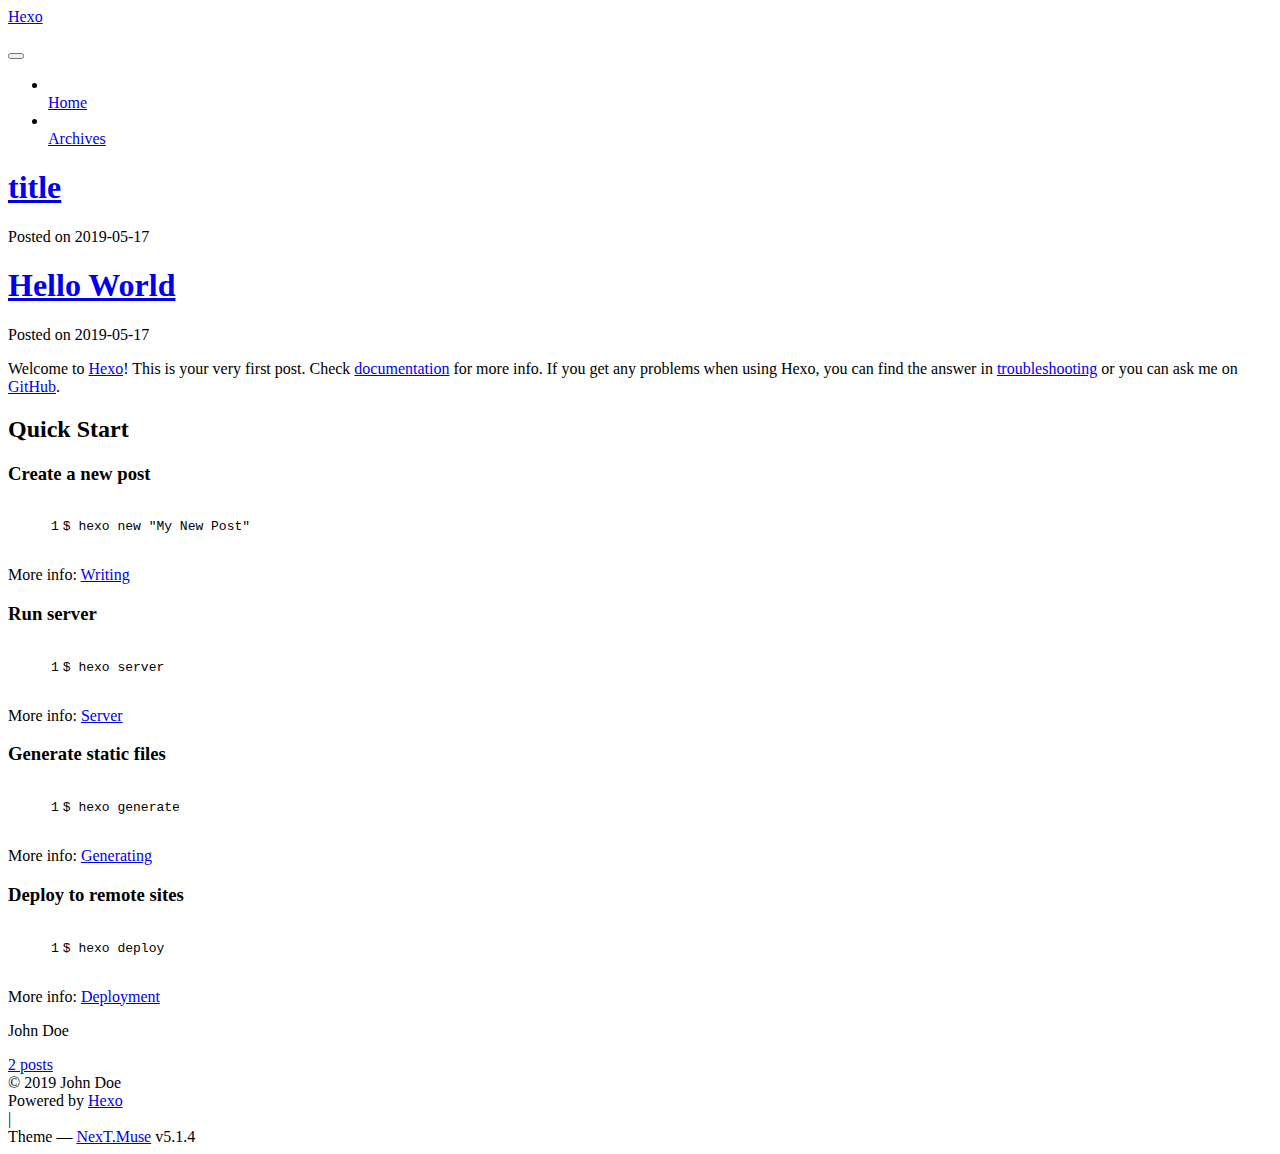
==== index.html @ e41bc095 "Site updated: 2019-05-17 23:48:17" ====
<!DOCTYPE html>



  


<html class="theme-next muse use-motion" lang>
<head><meta name="generator" content="Hexo 3.8.0">
  <meta charset="UTF-8">
<meta http-equiv="X-UA-Compatible" content="IE=edge">
<meta name="viewport" content="width=device-width, initial-scale=1, maximum-scale=1">
<meta name="theme-color" content="#222">









<meta http-equiv="Cache-Control" content="no-transform">
<meta http-equiv="Cache-Control" content="no-siteapp">
















  
  
  <link href="/lib/fancybox/source/jquery.fancybox.css?v=2.1.5" rel="stylesheet" type="text/css">







<link href="/lib/font-awesome/css/font-awesome.min.css?v=4.6.2" rel="stylesheet" type="text/css">

<link href="/css/main.css?v=5.1.4" rel="stylesheet" type="text/css">


  <link rel="apple-touch-icon" sizes="180x180" href="/images/apple-touch-icon-next.png?v=5.1.4">


  <link rel="icon" type="image/png" sizes="32x32" href="/images/favicon-32x32-next.png?v=5.1.4">


  <link rel="icon" type="image/png" sizes="16x16" href="/images/favicon-16x16-next.png?v=5.1.4">


  <link rel="mask-icon" href="/images/logo.svg?v=5.1.4" color="#222">





  <meta name="keywords" content="Hexo, NexT">










<meta property="og:type" content="website">
<meta property="og:title" content="Hexo">
<meta property="og:url" content="http://yoursite.com/index.html">
<meta property="og:site_name" content="Hexo">
<meta property="og:locale" content="default">
<meta name="twitter:card" content="summary">
<meta name="twitter:title" content="Hexo">



<script type="text/javascript" id="hexo.configurations">
  var NexT = window.NexT || {};
  var CONFIG = {
    root: '/',
    scheme: 'Muse',
    version: '5.1.4',
    sidebar: {"position":"left","display":"post","offset":12,"b2t":false,"scrollpercent":false,"onmobile":false},
    fancybox: true,
    tabs: true,
    motion: {"enable":true,"async":false,"transition":{"post_block":"fadeIn","post_header":"slideDownIn","post_body":"slideDownIn","coll_header":"slideLeftIn","sidebar":"slideUpIn"}},
    duoshuo: {
      userId: '0',
      author: 'Author'
    },
    algolia: {
      applicationID: '',
      apiKey: '',
      indexName: '',
      hits: {"per_page":10},
      labels: {"input_placeholder":"Search for Posts","hits_empty":"We didn't find any results for the search: ${query}","hits_stats":"${hits} results found in ${time} ms"}
    }
  };
</script>



  <link rel="canonical" href="http://yoursite.com/">





  <title>Hexo</title>
  








</head>

<body itemscope itemtype="http://schema.org/WebPage" lang="default">

  
  
    
  

  <div class="container sidebar-position-left 
  page-home">
    <div class="headband"></div>

    <header id="header" class="header" itemscope itemtype="http://schema.org/WPHeader">
      <div class="header-inner"><div class="site-brand-wrapper">
  <div class="site-meta ">
    

    <div class="custom-logo-site-title">
      <a href="/" class="brand" rel="start">
        <span class="logo-line-before"><i></i></span>
        <span class="site-title">Hexo</span>
        <span class="logo-line-after"><i></i></span>
      </a>
    </div>
      
        <p class="site-subtitle"></p>
      
  </div>

  <div class="site-nav-toggle">
    <button>
      <span class="btn-bar"></span>
      <span class="btn-bar"></span>
      <span class="btn-bar"></span>
    </button>
  </div>
</div>

<nav class="site-nav">
  

  
    <ul id="menu" class="menu">
      
        
        <li class="menu-item menu-item-home">
          <a href="/" rel="section">
            
              <i class="menu-item-icon fa fa-fw fa-home"></i> <br>
            
            Home
          </a>
        </li>
      
        
        <li class="menu-item menu-item-archives">
          <a href="/archives/" rel="section">
            
              <i class="menu-item-icon fa fa-fw fa-archive"></i> <br>
            
            Archives
          </a>
        </li>
      

      
    </ul>
  

  
</nav>



 </div>
    </header>

    <main id="main" class="main">
      <div class="main-inner">
        <div class="content-wrap">
          <div id="content" class="content">
            
  <section id="posts" class="posts-expand">
    
      

  

  
  
  

  <article class="post post-type-normal" itemscope itemtype="http://schema.org/Article">
  
  
  
  <div class="post-block">
    <link itemprop="mainEntityOfPage" href="http://yoursite.com/2019/05/17/title/">

    <span hidden itemprop="author" itemscope itemtype="http://schema.org/Person">
      <meta itemprop="name" content="John Doe">
      <meta itemprop="description" content>
      <meta itemprop="image" content="/images/avatar.gif">
    </span>

    <span hidden itemprop="publisher" itemscope itemtype="http://schema.org/Organization">
      <meta itemprop="name" content="Hexo">
    </span>

    
      <header class="post-header">

        
        
          <h1 class="post-title" itemprop="name headline">
                
                <a class="post-title-link" href="/2019/05/17/title/" itemprop="url">title</a></h1>
        

        <div class="post-meta">
          <span class="post-time">
            
              <span class="post-meta-item-icon">
                <i class="fa fa-calendar-o"></i>
              </span>
              
                <span class="post-meta-item-text">Posted on</span>
              
              <time title="Post created" itemprop="dateCreated datePublished" datetime="2019-05-17T23:35:56+08:00">
                2019-05-17
              </time>
            

            

            
          </span>

          

          
            
          

          
          

          

          

          

        </div>
      </header>
    

    
    
    
    <div class="post-body" itemprop="articleBody">

      
      

      
        
          
            
          
        
      
    </div>
    
    
    

    

    

    

    <footer class="post-footer">
      

      

      

      
      
        <div class="post-eof"></div>
      
    </footer>
  </div>
  
  
  
  </article>


    
      

  

  
  
  

  <article class="post post-type-normal" itemscope itemtype="http://schema.org/Article">
  
  
  
  <div class="post-block">
    <link itemprop="mainEntityOfPage" href="http://yoursite.com/2019/05/17/hello-world/">

    <span hidden itemprop="author" itemscope itemtype="http://schema.org/Person">
      <meta itemprop="name" content="John Doe">
      <meta itemprop="description" content>
      <meta itemprop="image" content="/images/avatar.gif">
    </span>

    <span hidden itemprop="publisher" itemscope itemtype="http://schema.org/Organization">
      <meta itemprop="name" content="Hexo">
    </span>

    
      <header class="post-header">

        
        
          <h1 class="post-title" itemprop="name headline">
                
                <a class="post-title-link" href="/2019/05/17/hello-world/" itemprop="url">Hello World</a></h1>
        

        <div class="post-meta">
          <span class="post-time">
            
              <span class="post-meta-item-icon">
                <i class="fa fa-calendar-o"></i>
              </span>
              
                <span class="post-meta-item-text">Posted on</span>
              
              <time title="Post created" itemprop="dateCreated datePublished" datetime="2019-05-17T11:13:27+08:00">
                2019-05-17
              </time>
            

            

            
          </span>

          

          
            
          

          
          

          

          

          

        </div>
      </header>
    

    
    
    
    <div class="post-body" itemprop="articleBody">

      
      

      
        
          
            <p>Welcome to <a href="https://hexo.io/" target="_blank" rel="noopener">Hexo</a>! This is your very first post. Check <a href="https://hexo.io/docs/" target="_blank" rel="noopener">documentation</a> for more info. If you get any problems when using Hexo, you can find the answer in <a href="https://hexo.io/docs/troubleshooting.html" target="_blank" rel="noopener">troubleshooting</a> or you can ask me on <a href="https://github.com/hexojs/hexo/issues" target="_blank" rel="noopener">GitHub</a>.</p>
<h2 id="Quick-Start"><a href="#Quick-Start" class="headerlink" title="Quick Start"></a>Quick Start</h2><h3 id="Create-a-new-post"><a href="#Create-a-new-post" class="headerlink" title="Create a new post"></a>Create a new post</h3><figure class="highlight bash"><table><tr><td class="gutter"><pre><span class="line">1</span><br></pre></td><td class="code"><pre><span class="line">$ hexo new <span class="string">"My New Post"</span></span><br></pre></td></tr></table></figure>
<p>More info: <a href="https://hexo.io/docs/writing.html" target="_blank" rel="noopener">Writing</a></p>
<h3 id="Run-server"><a href="#Run-server" class="headerlink" title="Run server"></a>Run server</h3><figure class="highlight bash"><table><tr><td class="gutter"><pre><span class="line">1</span><br></pre></td><td class="code"><pre><span class="line">$ hexo server</span><br></pre></td></tr></table></figure>
<p>More info: <a href="https://hexo.io/docs/server.html" target="_blank" rel="noopener">Server</a></p>
<h3 id="Generate-static-files"><a href="#Generate-static-files" class="headerlink" title="Generate static files"></a>Generate static files</h3><figure class="highlight bash"><table><tr><td class="gutter"><pre><span class="line">1</span><br></pre></td><td class="code"><pre><span class="line">$ hexo generate</span><br></pre></td></tr></table></figure>
<p>More info: <a href="https://hexo.io/docs/generating.html" target="_blank" rel="noopener">Generating</a></p>
<h3 id="Deploy-to-remote-sites"><a href="#Deploy-to-remote-sites" class="headerlink" title="Deploy to remote sites"></a>Deploy to remote sites</h3><figure class="highlight bash"><table><tr><td class="gutter"><pre><span class="line">1</span><br></pre></td><td class="code"><pre><span class="line">$ hexo deploy</span><br></pre></td></tr></table></figure>
<p>More info: <a href="https://hexo.io/docs/deployment.html" target="_blank" rel="noopener">Deployment</a></p>

          
        
      
    </div>
    
    
    

    

    

    

    <footer class="post-footer">
      

      

      

      
      
        <div class="post-eof"></div>
      
    </footer>
  </div>
  
  
  
  </article>


    
  </section>

  


          </div>
          


          

        </div>
        
          
  
  <div class="sidebar-toggle">
    <div class="sidebar-toggle-line-wrap">
      <span class="sidebar-toggle-line sidebar-toggle-line-first"></span>
      <span class="sidebar-toggle-line sidebar-toggle-line-middle"></span>
      <span class="sidebar-toggle-line sidebar-toggle-line-last"></span>
    </div>
  </div>

  <aside id="sidebar" class="sidebar">
    
    <div class="sidebar-inner">

      

      

      <section class="site-overview-wrap sidebar-panel sidebar-panel-active">
        <div class="site-overview">
          <div class="site-author motion-element" itemprop="author" itemscope itemtype="http://schema.org/Person">
            
              <p class="site-author-name" itemprop="name">John Doe</p>
              <p class="site-description motion-element" itemprop="description"></p>
          </div>

          <nav class="site-state motion-element">

            
              <div class="site-state-item site-state-posts">
              
                <a href="/archives/">
              
                  <span class="site-state-item-count">2</span>
                  <span class="site-state-item-name">posts</span>
                </a>
              </div>
            

            

            

          </nav>

          

          

          
          

          
          

          

        </div>
      </section>

      

      

    </div>
  </aside>


        
      </div>
    </main>

    <footer id="footer" class="footer">
      <div class="footer-inner">
        <div class="copyright">&copy; <span itemprop="copyrightYear">2019</span>
  <span class="with-love">
    <i class="fa fa-user"></i>
  </span>
  <span class="author" itemprop="copyrightHolder">John Doe</span>

  
</div>


  <div class="powered-by">Powered by <a class="theme-link" target="_blank" href="https://hexo.io">Hexo</a></div>



  <span class="post-meta-divider">|</span>



  <div class="theme-info">Theme &mdash; <a class="theme-link" target="_blank" href="https://github.com/iissnan/hexo-theme-next">NexT.Muse</a> v5.1.4</div>




        







        
      </div>
    </footer>

    
      <div class="back-to-top">
        <i class="fa fa-arrow-up"></i>
        
      </div>
    

    

  </div>

  

<script type="text/javascript">
  if (Object.prototype.toString.call(window.Promise) !== '[object Function]') {
    window.Promise = null;
  }
</script>









  












  
  
    <script type="text/javascript" src="/lib/jquery/index.js?v=2.1.3"></script>
  

  
  
    <script type="text/javascript" src="/lib/fastclick/lib/fastclick.min.js?v=1.0.6"></script>
  

  
  
    <script type="text/javascript" src="/lib/jquery_lazyload/jquery.lazyload.js?v=1.9.7"></script>
  

  
  
    <script type="text/javascript" src="/lib/velocity/velocity.min.js?v=1.2.1"></script>
  

  
  
    <script type="text/javascript" src="/lib/velocity/velocity.ui.min.js?v=1.2.1"></script>
  

  
  
    <script type="text/javascript" src="/lib/fancybox/source/jquery.fancybox.pack.js?v=2.1.5"></script>
  


  


  <script type="text/javascript" src="/js/src/utils.js?v=5.1.4"></script>

  <script type="text/javascript" src="/js/src/motion.js?v=5.1.4"></script>



  
  

  

  


  <script type="text/javascript" src="/js/src/bootstrap.js?v=5.1.4"></script>



  


  




	





  





  












  





  

  

  

  
  

  

  

  

</body>
</html>
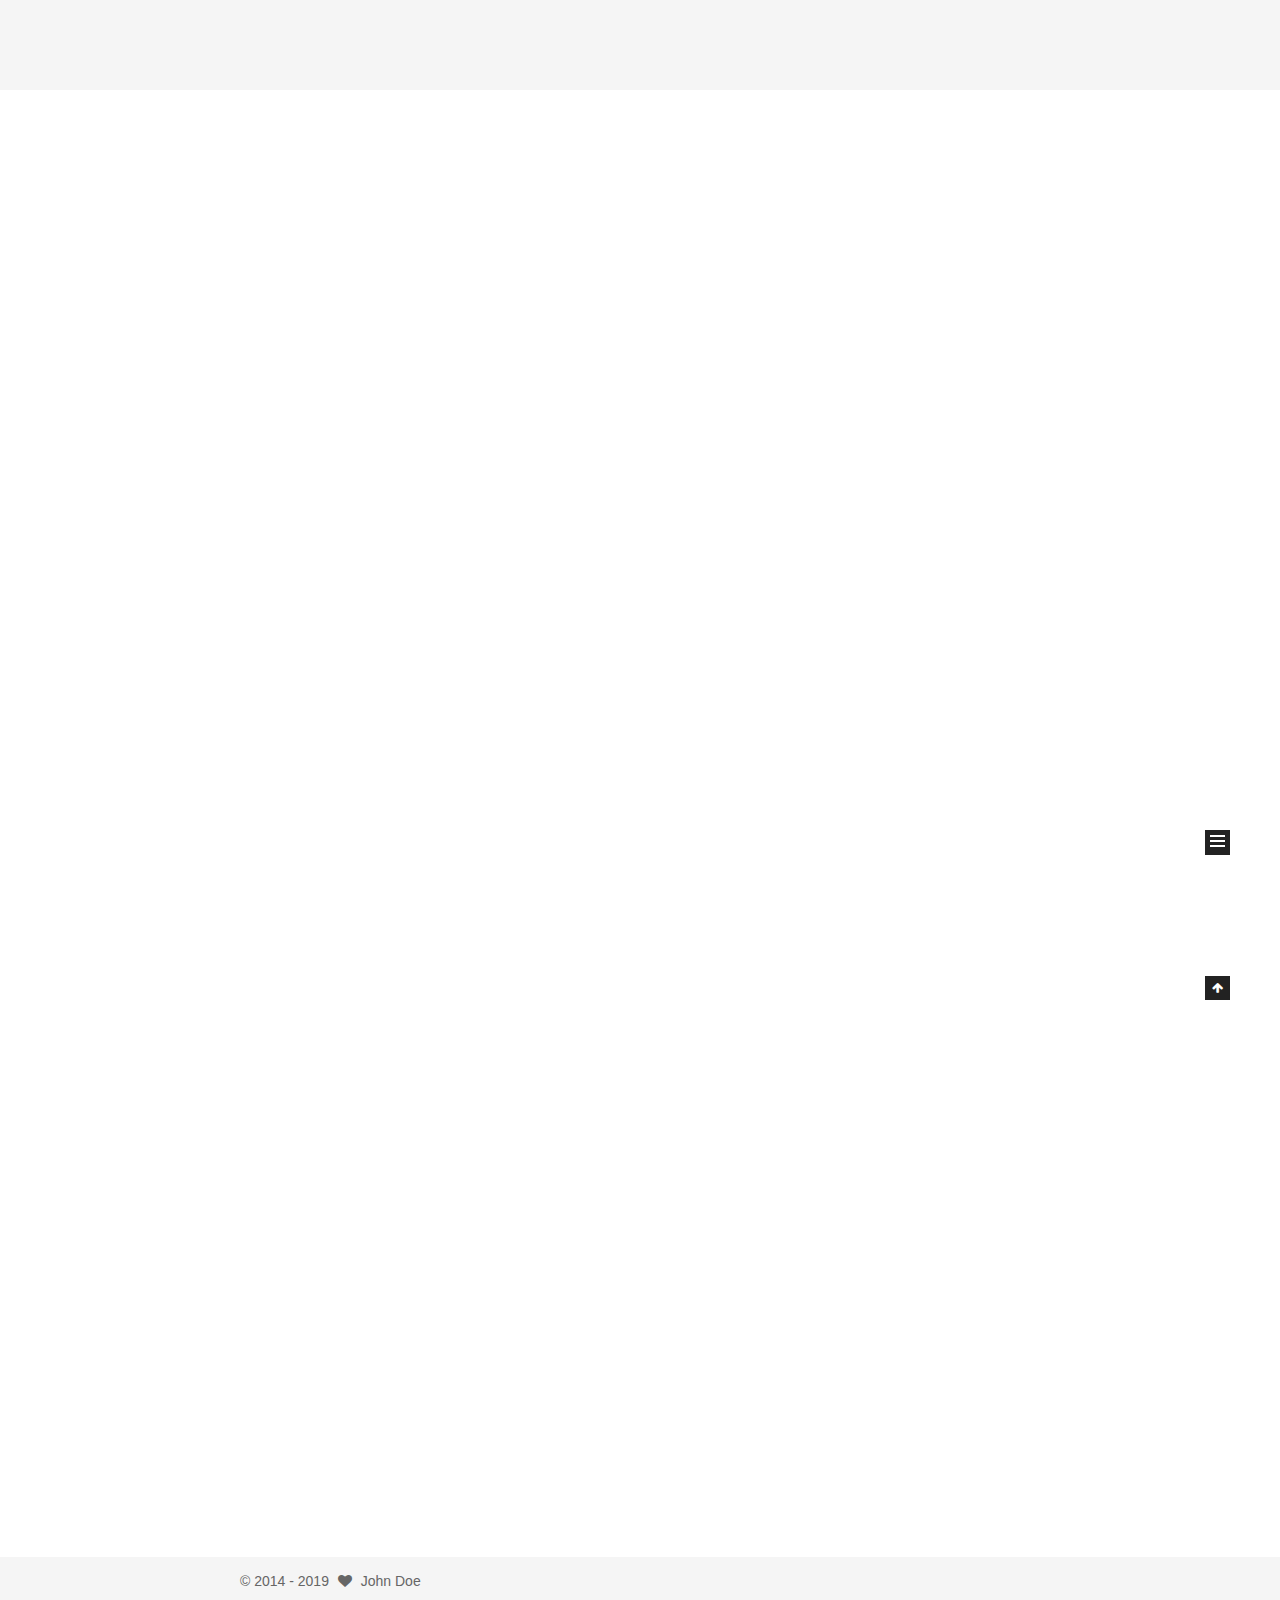
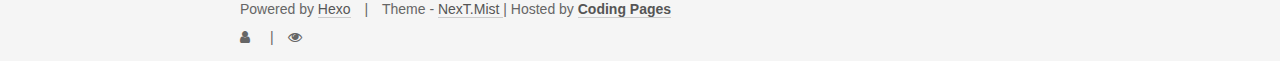
==== commit 3a2370bc: "Site updated: 2019-05-18 00:01:01" ====
--- a/index.html
+++ b/index.html
@@ -1,22 +1,15 @@
-<!DOCTYPE html>
-
-
-
-  
-
-
-<html class="theme-next muse use-motion" lang>
+<!doctype html>
+
+
+
+  
+
+
+<html class="theme-next mist use-motion" lang>
 <head><meta name="generator" content="Hexo 3.8.0">
   <meta charset="UTF-8">
 <meta http-equiv="X-UA-Compatible" content="IE=edge">
 <meta name="viewport" content="width=device-width, initial-scale=1, maximum-scale=1">
-<meta name="theme-color" content="#222">
-
-
-
-
-
-
 
 
 
@@ -34,45 +27,35 @@
 
 
 
-
-
-
-
-  
-  
-  <link href="/lib/fancybox/source/jquery.fancybox.css?v=2.1.5" rel="stylesheet" type="text/css">
-
-
-
-
-
-
-
-<link href="/lib/font-awesome/css/font-awesome.min.css?v=4.6.2" rel="stylesheet" type="text/css">
-
-<link href="/css/main.css?v=5.1.4" rel="stylesheet" type="text/css">
-
-
-  <link rel="apple-touch-icon" sizes="180x180" href="/images/apple-touch-icon-next.png?v=5.1.4">
-
-
-  <link rel="icon" type="image/png" sizes="32x32" href="/images/favicon-32x32-next.png?v=5.1.4">
-
-
-  <link rel="icon" type="image/png" sizes="16x16" href="/images/favicon-16x16-next.png?v=5.1.4">
-
-
-  <link rel="mask-icon" href="/images/logo.svg?v=5.1.4" color="#222">
-
-
-
-
-
-  <meta name="keywords" content="Hexo, NexT">
-
-
-
-
+  
+  
+    
+  
+  <link href="//cdn.jsdelivr.net/fancybox/2.1.5/jquery.fancybox.min.css" rel="stylesheet" type="text/css">
+
+
+
+
+
+
+
+  
+
+<link href="//maxcdn.bootstrapcdn.com/font-awesome/4.6.2/css/font-awesome.min.css" rel="stylesheet" type="text/css">
+
+<link href="/css/main.css?v=5.1.0" rel="stylesheet" type="text/css">
+
+
+  <meta name="keywords" content="EZLippi">
+
+
+
+
+
+
+
+
+  <link rel="shortcut icon" type="image/x-icon" href="/favicon.ico?v=5.1.0">
 
 
 
@@ -93,14 +76,12 @@
   var NexT = window.NexT || {};
   var CONFIG = {
     root: '/',
-    scheme: 'Muse',
-    version: '5.1.4',
-    sidebar: {"position":"left","display":"post","offset":12,"b2t":false,"scrollpercent":false,"onmobile":false},
+    scheme: 'Mist',
+    sidebar: {"position":"right","display":"post"},
     fancybox: true,
-    tabs: true,
-    motion: {"enable":true,"async":false,"transition":{"post_block":"fadeIn","post_header":"slideDownIn","post_body":"slideDownIn","coll_header":"slideLeftIn","sidebar":"slideUpIn"}},
+    motion: true,
     duoshuo: {
-      userId: '0',
+      userId: 'undefined',
       author: 'Author'
     },
     algolia: {
@@ -121,53 +102,164 @@
 
 
 
-  <title>Hexo</title>
-  
-
-
-
-
-
-
-
-
+<script src="//cdn.bootcss.com/pace/1.0.2/pace.min.js"></script>
+<link href="//cdn.bootcss.com/pace/1.0.2/themes/pink/pace-theme-flash.css" rel="stylesheet">
+<style>
+    .pace .pace-progress {
+        background: #1E92FB; /*进度条颜色*/
+        height: 3px;
+    }
+    .pace .pace-progress-inner {
+         box-shadow: 0 0 10px #1E92FB, 0 0 5px     #1E92FB; /*阴影颜色*/
+    }
+    .pace .pace-activity {
+        border-top-color: #1E92FB;    /*上边框颜色*/
+        border-left-color: #1E92FB;    /*左边框颜色*/
+    }
+</style>
+
+
+  <title> Hexo </title>
 </head>
 
+  	 <!-- custom analytics part create by xiamo -->
+<script src="https://cdn1.lncld.net/static/js/av-core-mini-0.6.1.js"></script>
+<script>AV.initialize("kJ2sJuSJeByLioULSXrJ5CSq-9Nh9j0Va", "uBWeNxCbFEWsOVDTmAInrDq3");</script>
+<script>
+function showTime(Counter) {
+	var query = new AV.Query(Counter);
+	$(".leancloud_visitors").each(function() {
+		var url = $(this).attr("id").trim();
+		query.equalTo("url", url);
+		query.find({
+			success: function(results) {
+				if (results.length == 0) {
+					var content = $(document.getElementById(url)).text() + ': 0';
+					$(document.getElementById(url)).text(content);
+					return;
+				}
+				for (var i = 0; i < results.length; i++) {
+					var object = results[i];
+					var content = $(document.getElementById(url)).text() + ': ' + object.get('time');
+					$(document.getElementById(url)).text(content);
+				}
+			},
+			error: function(object, error) {
+				console.log("Error: " + error.code + " " + error.message);
+			}
+		});
+
+	});
+}
+
+function addCount(Counter) {
+	var Counter = AV.Object.extend("Counter");
+	url = $(".leancloud_visitors").attr('id').trim();
+	title = $(".leancloud_visitors").attr('data-flag-title').trim();
+	var query = new AV.Query(Counter);
+	query.equalTo("url", url);
+	query.find({
+		success: function(results) {
+			if (results.length > 0) {
+				var counter = results[0];
+				counter.fetchWhenSave(true);
+				counter.increment("time");
+				counter.save(null, {
+					success: function(counter) {
+						var content = $(document.getElementById(url)).text() + ': ' + counter.get('time');
+						$(document.getElementById(url)).text(content);
+					},
+					error: function(counter, error) {
+						console.log('Failed to save Visitor num, with error message: ' + error.message);
+					}
+				});
+			} else {
+				var newcounter = new Counter();
+				newcounter.set("title", title);
+				newcounter.set("url", url);
+				newcounter.set("time", 1);
+				newcounter.save(null, {
+					success: function(newcounter) {
+					    console.log("newcounter.get('time')="+newcounter.get('time'));
+						var content = $(document.getElementById(url)).text() + ': ' + newcounter.get('time');
+						$(document.getElementById(url)).text(content);
+					},
+					error: function(newcounter, error) {
+						console.log('Failed to create');
+					}
+				});
+			}
+		},
+		error: function(error) {
+			console.log('Error:' + error.code + " " + error.message);
+		}
+	});
+}
+$(function() {
+	var Counter = AV.Object.extend("Counter");
+	if ($('.leancloud_visitors').length == 1) {
+		addCount(Counter);
+	} else if ($('.post-title-link').length > 1) {
+		showTime(Counter);
+	}
+});
+</script>
+  
 <body itemscope itemtype="http://schema.org/WebPage" lang="default">
 
   
+
+
+
+  <script type="text/javascript">
+    var _hmt = _hmt || [];
+    (function() {
+      var hm = document.createElement("script");
+      hm.src = "https://hm.baidu.com/hm.js?340874ba9357cbe81570aa4ac1185941";
+      var s = document.getElementsByTagName("script")[0];
+      s.parentNode.insertBefore(hm, s);
+    })();
+  </script>
+
+
+
+
+
+
+
+
+  
   
     
   
 
-  <div class="container sidebar-position-left 
-  page-home">
+  <div class="container one-collumn sidebar-position-right 
+   page-home 
+ ">
     <div class="headband"></div>
 
     <header id="header" class="header" itemscope itemtype="http://schema.org/WPHeader">
-      <div class="header-inner"><div class="site-brand-wrapper">
-  <div class="site-meta ">
+      <div class="header-inner"><div class="site-meta custom-logo">
+  
+
+  <div class="custom-logo-site-title">
+    <a href="/" class="brand" rel="start">
+      <span class="logo-line-before"><i></i></span>
+      <span class="site-title">Hexo</span>
+      <span class="logo-line-after"><i></i></span>
+    </a>
+  </div>
     
-
-    <div class="custom-logo-site-title">
-      <a href="/" class="brand" rel="start">
-        <span class="logo-line-before"><i></i></span>
-        <span class="site-title">Hexo</span>
-        <span class="logo-line-after"><i></i></span>
-      </a>
-    </div>
-      
-        <p class="site-subtitle"></p>
-      
-  </div>
-
-  <div class="site-nav-toggle">
-    <button>
-      <span class="btn-bar"></span>
-      <span class="btn-bar"></span>
-      <span class="btn-bar"></span>
-    </button>
-  </div>
+      <h1 class="site-subtitle" itemprop="description"></h1>
+    
+</div>
+
+<div class="site-nav-toggle">
+  <button>
+    <span class="btn-bar"></span>
+    <span class="btn-bar"></span>
+    <span class="btn-bar"></span>
+  </button>
 </div>
 
 <nav class="site-nav">
@@ -187,12 +279,42 @@
         </li>
       
         
+        <li class="menu-item menu-item-categories">
+          <a href="/categories" rel="section">
+            
+              <i class="menu-item-icon fa fa-fw fa-th"></i> <br>
+            
+            Categories
+          </a>
+        </li>
+      
+        
         <li class="menu-item menu-item-archives">
-          <a href="/archives/" rel="section">
+          <a href="/archives" rel="section">
             
               <i class="menu-item-icon fa fa-fw fa-archive"></i> <br>
             
             Archives
+          </a>
+        </li>
+      
+        
+        <li class="menu-item menu-item-tags">
+          <a href="/tags" rel="section">
+            
+              <i class="menu-item-icon fa fa-fw fa-tags"></i> <br>
+            
+            Tags
+          </a>
+        </li>
+      
+        
+        <li class="menu-item menu-item-about">
+          <a href="/about" rel="section">
+            
+              <i class="menu-item-icon fa fa-fw fa-user"></i> <br>
+            
+            About
           </a>
         </li>
       
@@ -224,31 +346,38 @@
   
   
 
-  <article class="post post-type-normal" itemscope itemtype="http://schema.org/Article">
-  
-  
-  
-  <div class="post-block">
-    <link itemprop="mainEntityOfPage" href="http://yoursite.com/2019/05/17/title/">
-
-    <span hidden itemprop="author" itemscope itemtype="http://schema.org/Person">
-      <meta itemprop="name" content="John Doe">
-      <meta itemprop="description" content>
-      <meta itemprop="image" content="/images/avatar.gif">
+  <article class="post post-type-normal " itemscope itemtype="http://schema.org/Article">
+  <link itemprop="mainEntityOfPage" href="http://yoursite.com/2019/05/17/title/">
+
+  <span style="display:none" itemprop="author" itemscope itemtype="http://schema.org/Person">
+    <meta itemprop="name" content="John Doe">
+    <meta itemprop="description" content>
+    <meta itemprop="image" content="/images/avatar.gif">
+  </span>
+
+  <span style="display:none" itemprop="publisher" itemscope itemtype="http://schema.org/Organization">
+    <meta itemprop="name" content="Hexo">
+    <span style="display:none" itemprop="logo" itemscope itemtype="http://schema.org/ImageObject">
+      <img style="display:none;" itemprop="url image" alt="Hexo" src="/images/avatar.jpg">
     </span>
-
-    <span hidden itemprop="publisher" itemscope itemtype="http://schema.org/Organization">
-      <meta itemprop="name" content="Hexo">
-    </span>
+  </span>
 
     
       <header class="post-header">
 
         
         
-          <h1 class="post-title" itemprop="name headline">
+          <h2 class="post-title" itemprop="name headline">
+            
+            
+              
                 
-                <a class="post-title-link" href="/2019/05/17/title/" itemprop="url">title</a></h1>
+                <a class="post-title-link" href="/2019/05/17/title/" itemprop="url">
+                  title
+                </a>
+              
+            
+          </h2>
         
 
         <div class="post-meta">
@@ -277,97 +406,148 @@
           
 
           
-          
-
-          
-
-          
-
-          
+		  
+			 
+          
+          
+             <span id="/2019/05/17/title/" class="leancloud_visitors" data-flag-title="title">
+               <span class="post-meta-divider">|</span>
+               <span class="post-meta-item-icon">
+                 <i class="fa fa-eye"></i>
+               </span>
+               
+                 <span class="post-meta-item-text">Visitors </span>
+               
+                 <span class="leancloud-visitors-count"></span>
+				 <span>℃</span>
+             </span>
+          
+		   
+          
+
+		  
+            <div class="post-wordcount">
+              
+                <span class="post-meta-item-icon">
+                  <i class="fa fa-file-word-o"></i>
+                </span>
+                
+                  <span class="post-meta-item-text">字数统计</span>
+                
+                <span title="字数统计">
+                  
+                </span>
+              
+
+              
+                <span class="post-meta-divider">|</span>
+              
+
+              
+                <span class="post-meta-item-icon">
+                  <i class="fa fa-clock-o"></i>
+                </span>
+                
+                  <span class="post-meta-item-text">阅读时长</span>
+                
+                <span title="阅读时长">
+                  
+                </span>
+              
+            </div>
+          
+		  
+          
+ 
+        
+
 
         </div>
       </header>
     
 
+
+    <div class="post-body" itemprop="articleBody">
+
+      
+      
+
+      
+        
+          
+            
+          
+        
+      
+    </div>
+
+    <div>
+      
+    </div>
+  
+
+
+    <div>
+      
+    </div>
+
+
+    <footer class="post-footer">
+        
+     <div>    
+      
+  </div>  
+      
+
+      
+      
+        <div class="post-eof"></div>
+      
+    </footer>
+  </article>
+
+
     
-    
-    
-    <div class="post-body" itemprop="articleBody">
-
-      
-      
-
-      
-        
-          
-            
-          
-        
-      
-    </div>
-    
-    
-    
-
-    
-
-    
-
-    
-
-    <footer class="post-footer">
-      
-
-      
-
-      
-
-      
-      
-        <div class="post-eof"></div>
-      
-    </footer>
-  </div>
-  
-  
-  
-  </article>
-
-
-    
-      
-
-  
-
-  
-  
-  
-
-  <article class="post post-type-normal" itemscope itemtype="http://schema.org/Article">
-  
-  
-  
-  <div class="post-block">
-    <link itemprop="mainEntityOfPage" href="http://yoursite.com/2019/05/17/hello-world/">
-
-    <span hidden itemprop="author" itemscope itemtype="http://schema.org/Person">
-      <meta itemprop="name" content="John Doe">
-      <meta itemprop="description" content>
-      <meta itemprop="image" content="/images/avatar.gif">
+      
+
+  
+
+  
+  
+  
+
+  <article class="post post-type-normal " itemscope itemtype="http://schema.org/Article">
+  <link itemprop="mainEntityOfPage" href="http://yoursite.com/2019/05/17/hello-world/">
+
+  <span style="display:none" itemprop="author" itemscope itemtype="http://schema.org/Person">
+    <meta itemprop="name" content="John Doe">
+    <meta itemprop="description" content>
+    <meta itemprop="image" content="/images/avatar.gif">
+  </span>
+
+  <span style="display:none" itemprop="publisher" itemscope itemtype="http://schema.org/Organization">
+    <meta itemprop="name" content="Hexo">
+    <span style="display:none" itemprop="logo" itemscope itemtype="http://schema.org/ImageObject">
+      <img style="display:none;" itemprop="url image" alt="Hexo" src="/images/avatar.jpg">
     </span>
-
-    <span hidden itemprop="publisher" itemscope itemtype="http://schema.org/Organization">
-      <meta itemprop="name" content="Hexo">
-    </span>
+  </span>
 
     
       <header class="post-header">
 
         
         
-          <h1 class="post-title" itemprop="name headline">
+          <h2 class="post-title" itemprop="name headline">
+            
+            
+              
                 
-                <a class="post-title-link" href="/2019/05/17/hello-world/" itemprop="url">Hello World</a></h1>
+                <a class="post-title-link" href="/2019/05/17/hello-world/" itemprop="url">
+                  Hello World
+                </a>
+              
+            
+          </h2>
         
 
         <div class="post-meta">
@@ -396,21 +576,67 @@
           
 
           
-          
-
-          
-
-          
-
-          
+		  
+			 
+          
+          
+             <span id="/2019/05/17/hello-world/" class="leancloud_visitors" data-flag-title="Hello World">
+               <span class="post-meta-divider">|</span>
+               <span class="post-meta-item-icon">
+                 <i class="fa fa-eye"></i>
+               </span>
+               
+                 <span class="post-meta-item-text">Visitors </span>
+               
+                 <span class="leancloud-visitors-count"></span>
+				 <span>℃</span>
+             </span>
+          
+		   
+          
+
+		  
+            <div class="post-wordcount">
+              
+                <span class="post-meta-item-icon">
+                  <i class="fa fa-file-word-o"></i>
+                </span>
+                
+                  <span class="post-meta-item-text">字数统计</span>
+                
+                <span title="字数统计">
+                  
+                </span>
+              
+
+              
+                <span class="post-meta-divider">|</span>
+              
+
+              
+                <span class="post-meta-item-icon">
+                  <i class="fa fa-clock-o"></i>
+                </span>
+                
+                  <span class="post-meta-item-text">阅读时长</span>
+                
+                <span title="阅读时长">
+                  
+                </span>
+              
+            </div>
+          
+		  
+          
+ 
+        
+
 
         </div>
       </header>
     
 
-    
-    
-    
+
     <div class="post-body" itemprop="articleBody">
 
       
@@ -433,21 +659,23 @@
         
       
     </div>
-    
-    
-    
-
-    
-
-    
-
-    
+
+    <div>
+      
+    </div>
+  
+
+
+    <div>
+      
+    </div>
+
 
     <footer class="post-footer">
-      
-
-      
-
+        
+     <div>    
+      
+  </div>  
       
 
       
@@ -455,10 +683,6 @@
         <div class="post-eof"></div>
       
     </footer>
-  </div>
-  
-  
-  
   </article>
 
 
@@ -467,7 +691,7 @@
 
   
 
-
+          
           </div>
           
 
@@ -487,56 +711,110 @@
   </div>
 
   <aside id="sidebar" class="sidebar">
-    
     <div class="sidebar-inner">
 
       
 
       
 
-      <section class="site-overview-wrap sidebar-panel sidebar-panel-active">
-        <div class="site-overview">
-          <div class="site-author motion-element" itemprop="author" itemscope itemtype="http://schema.org/Person">
-            
-              <p class="site-author-name" itemprop="name">John Doe</p>
-              <p class="site-description motion-element" itemprop="description"></p>
+      <section class="site-overview sidebar-panel sidebar-panel-active">
+        <div class="site-author motion-element" itemprop="author" itemscope itemtype="http://schema.org/Person">
+          <img class="site-author-image" itemprop="image" src="/images/avatar.gif" alt="John Doe">
+          <p class="site-author-name" itemprop="name">John Doe</p>
+          <p class="site-description motion-element" itemprop="description"></p>
+        </div>
+        <nav class="site-state motion-element">
+        
+          
+            <div class="site-state-item site-state-posts">
+              <a href="/archives">
+                <span class="site-state-item-count">2</span>
+                <span class="site-state-item-name">posts</span>
+              </a>
+            </div>
+          
+
+          
+
+          
+
+        </nav>
+
+        
+
+        <div class="links-of-author motion-element">
+          
+            
+              <span class="links-of-author-item">
+                <a href="https://github.com/EZLippi" target="_blank" title="GitHub">
+                  
+                    <i class="fa fa-fw fa-github"></i>
+                  
+                  GitHub
+                </a>
+              </span>
+            
+              <span class="links-of-author-item">
+                <a href="http://weibo.com/ouyanglip" target="_blank" title="weibo">
+                  
+                    <i class="fa fa-fw fa-weibo"></i>
+                  
+                  weibo
+                </a>
+              </span>
+            
+              <span class="links-of-author-item">
+                <a href="http://www.zhihu.com/people/lippi-ouyang" target="_blank" title="zhihu">
+                  
+                    <i class="fa fa-fw fa-battery-3"></i>
+                  
+                  zhihu
+                </a>
+              </span>
+            
+          
+        </div>
+
+        
+        
+
+        
+        
+          <div class="links-of-blogroll motion-element links-of-blogroll-inline">
+            <div class="links-of-blogroll-title">
+              <i class="fa  fa-fw fa-globe"></i>
+              友情链接
+            </div>
+            <ul class="links-of-blogroll-list">
+              
+                <li class="links-of-blogroll-item">
+                  <a href="http://www.woaitqs.cc/" title="Qisen Tang" target="_blank">Qisen Tang</a>
+                </li>
+              
+                <li class="links-of-blogroll-item">
+                  <a href="http://szhshp.org" title="szhshp的博客" target="_blank">szhshp的博客</a>
+                </li>
+              
+                <li class="links-of-blogroll-item">
+                  <a href="http://python.zhangwei.website" title="JuniorCoder" target="_blank">JuniorCoder</a>
+                </li>
+              
+                <li class="links-of-blogroll-item">
+                  <a href="http://hippo-jessy.com" title="Hippo" target="_blank">Hippo</a>
+                </li>
+              
+                <li class="links-of-blogroll-item">
+                  <a href="https://www.zhihu.com/people/lippi-ouyang" title="友链出租" target="_blank">友链出租</a>
+                </li>
+              
+            </ul>
           </div>
-
-          <nav class="site-state motion-element">
-
-            
-              <div class="site-state-item site-state-posts">
-              
-                <a href="/archives/">
-              
-                  <span class="site-state-item-count">2</span>
-                  <span class="site-state-item-name">posts</span>
-                </a>
-              </div>
-            
-
-            
-
-            
-
-          </nav>
-
-          
-
-          
-
-          
-          
-
-          
-          
-
-          
-
-        </div>
+        
+
+        
+
+
       </section>
-
-      
 
       
 
@@ -550,34 +828,47 @@
 
     <footer id="footer" class="footer">
       <div class="footer-inner">
-        <div class="copyright">&copy; <span itemprop="copyrightYear">2019</span>
+        <div class="copyright">
+  
+  &copy;  2014 - 
+  <span itemprop="copyrightYear">2019</span>
   <span class="with-love">
-    <i class="fa fa-user"></i>
+    <i class="fa fa-heart"></i>
   </span>
   <span class="author" itemprop="copyrightHolder">John Doe</span>
-
-  
 </div>
 
 
-  <div class="powered-by">Powered by <a class="theme-link" target="_blank" href="https://hexo.io">Hexo</a></div>
-
-
-
-  <span class="post-meta-divider">|</span>
-
-
-
-  <div class="theme-info">Theme &mdash; <a class="theme-link" target="_blank" href="https://github.com/iissnan/hexo-theme-next">NexT.Muse</a> v5.1.4</div>
-
-
-
-
-        
-
-
-
-
+<div class="powered-by">
+  Powered by <a class="theme-link" href="https://hexo.io" rel="external nofollow">Hexo</a>
+</div>
+
+<div class="theme-info">
+  Theme -
+  <a class="theme-link" href="https://github.com/iissnan/hexo-theme-next" rel="external nofollow">
+    NexT.Mist
+  </a>| Hosted by <a href="https://pages.coding.me" style="font-weight: bold">Coding Pages</a>
+</div>
+
+
+
+
+
+        
+
+<div class="busuanzi-count">
+
+  <script async src="https://dn-lbstatics.qbox.me/busuanzi/2.3/busuanzi.pure.mini.js"></script>
+
+  
+    <span class="site-uv"><i class="fa fa-user"></i><span class="busuanzi-value" id="busuanzi_value_site_uv"></span></span>
+  
+
+  
+    <span class="site-pv"><i class="fa fa-eye"></i><span class="busuanzi-value" id="busuanzi_value_site_pv"></span></span>
+  
+  
+</div>
 
 
 
@@ -585,15 +876,9 @@
       </div>
     </footer>
 
-    
-      <div class="back-to-top">
-        <i class="fa fa-arrow-up"></i>
-        
-      </div>
-    
-
-    
-
+    <div class="back-to-top">
+      <i class="fa fa-arrow-up"></i>
+    </div>
   </div>
 
   
@@ -617,67 +902,48 @@
 
 
 
-
-
-
-
-
-
-
-
-  
-  
-    <script type="text/javascript" src="/lib/jquery/index.js?v=2.1.3"></script>
-  
-
-  
-  
-    <script type="text/javascript" src="/lib/fastclick/lib/fastclick.min.js?v=1.0.6"></script>
-  
-
-  
-  
-    <script type="text/javascript" src="/lib/jquery_lazyload/jquery.lazyload.js?v=1.9.7"></script>
-  
-
-  
-  
-    <script type="text/javascript" src="/lib/velocity/velocity.min.js?v=1.2.1"></script>
-  
-
-  
-  
-    <script type="text/javascript" src="/lib/velocity/velocity.ui.min.js?v=1.2.1"></script>
-  
-
-  
-  
-    <script type="text/javascript" src="/lib/fancybox/source/jquery.fancybox.pack.js?v=2.1.5"></script>
-  
-
-
-  
-
-
-  <script type="text/javascript" src="/js/src/utils.js?v=5.1.4"></script>
-
-  <script type="text/javascript" src="/js/src/motion.js?v=5.1.4"></script>
-
-
-
-  
-  
-
-  
-
-  
-
-
-  <script type="text/javascript" src="/js/src/bootstrap.js?v=5.1.4"></script>
-
-
-
-  
+  
+  <script type="text/javascript" src="//cdn.jsdelivr.net/jquery/2.1.3/jquery.min.js"></script>
+
+  
+  <script type="text/javascript" src="//cdn.jsdelivr.net/fastclick/1.0.6/fastclick.min.js"></script>
+
+  
+  <script type="text/javascript" src="//cdn.jsdelivr.net/jquery.lazyload/1.9.3/jquery.lazyload.min.js"></script>
+
+  
+  <script type="text/javascript" src="//cdn.jsdelivr.net/velocity/1.2.3/velocity.min.js"></script>
+
+  
+  <script type="text/javascript" src="//cdn.jsdelivr.net/velocity/1.2.3/velocity.ui.min.js"></script>
+
+  
+  <script type="text/javascript" src="//cdn.jsdelivr.net/fancybox/2.1.5/jquery.fancybox.pack.js"></script>
+
+
+  
+
+
+  <script type="text/javascript" src="/js/src/utils.js?v=5.1.0"></script>
+
+  <script type="text/javascript" src="/js/src/motion.js?v=5.1.0"></script>
+
+
+
+  
+  
+
+  
+
+  
+
+
+  <script type="text/javascript" src="/js/src/bootstrap.js?v=5.1.0"></script>
+
+
+
+  
+
 
 
   
@@ -699,37 +965,159 @@
 
   
 
-
-
-
-
-
-
-
-
-
-
-
-  
-
-
-
-
-
-  
-
-  
-
-  
-
-  
-  
-
-  
-
-  
-
-  
+  
+
+
+
+  
+    <script type="text/javascript">
+      (function(d, s) {
+        var j, e = d.getElementsByTagName(s)[0];
+        if (typeof LivereTower === 'function') { return; }
+        j = d.createElement(s);
+        j.src = 'https://cdn-city.livere.com/js/embed.dist.js';
+        j.async = true;
+        e.parentNode.insertBefore(j, e);
+      })(document, 'script');
+    </script>
+  
+
+
+  
+  
+
+  
+
+  
+
+  
+  <script src="https://cdn1.lncld.net/static/js/av-core-mini-0.6.1.js"></script>
+  <script>AV.initialize("kJ2sJuSJeByLioULSXrJ5CSq-9Nh9j0Va", "uBWeNxCbFEWsOVDTmAInrDq3");</script>
+  <script>
+    function showTime(Counter) {
+      var query = new AV.Query(Counter);
+      var entries = [];
+      var $visitors = $(".leancloud_visitors");
+
+      $visitors.each(function () {
+        entries.push( $(this).attr("id").trim() );
+      });
+
+      query.containedIn('url', entries);
+      query.find()
+        .done(function (results) {
+          var COUNT_CONTAINER_REF = '.leancloud-visitors-count';
+
+          if (results.length === 0) {
+            $visitors.find(COUNT_CONTAINER_REF).text(0);
+            return;
+          }
+
+          for (var i = 0; i < results.length; i++) {
+            var item = results[i];
+            var url = item.get('url');
+            var time = item.get('time');
+            var element = document.getElementById(url);
+
+            $(element).find(COUNT_CONTAINER_REF).text(time);
+          }
+          for(var i = 0; i < entries.length; i++) {
+            var url = entries[i];
+            var element = document.getElementById(url);
+            var countSpan = $(element).find(COUNT_CONTAINER_REF);
+            if( countSpan.text() == '') {
+              countSpan.text(0);
+            }
+          }
+        })
+        .fail(function (object, error) {
+          console.log("Error: " + error.code + " " + error.message);
+        });
+    }
+
+    function addCount(Counter) {
+      var $visitors = $(".leancloud_visitors");
+      var url = $visitors.attr('id').trim();
+      var title = $visitors.attr('data-flag-title').trim();
+      var query = new AV.Query(Counter);
+
+      query.equalTo("url", url);
+      query.find({
+        success: function(results) {
+          if (results.length > 0) {
+            var counter = results[0];
+            counter.fetchWhenSave(true);
+            counter.increment("time");
+            counter.save(null, {
+              success: function(counter) {
+                var $element = $(document.getElementById(url));
+                $element.find('.leancloud-visitors-count').text(counter.get('time'));
+              },
+              error: function(counter, error) {
+                console.log('Failed to save Visitor num, with error message: ' + error.message);
+              }
+            });
+          } else {
+            var newcounter = new Counter();
+            /* Set ACL */
+            var acl = new AV.ACL();
+            acl.setPublicReadAccess(true);
+            acl.setPublicWriteAccess(true);
+            newcounter.setACL(acl);
+            /* End Set ACL */
+            newcounter.set("title", title);
+            newcounter.set("url", url);
+            newcounter.set("time", 1);
+            newcounter.save(null, {
+              success: function(newcounter) {
+                var $element = $(document.getElementById(url));
+                $element.find('.leancloud-visitors-count').text(newcounter.get('time'));
+              },
+              error: function(newcounter, error) {
+                console.log('Failed to create');
+              }
+            });
+          }
+        },
+        error: function(error) {
+          console.log('Error:' + error.code + " " + error.message);
+        }
+      });
+    }
+
+    $(function() {
+      var Counter = AV.Object.extend("Counter");
+      if ($('.leancloud_visitors').length == 1) {
+        addCount(Counter);
+      } else if ($('.post-title-link').length > 1) {
+        showTime(Counter);
+      }
+    });
+  </script>
+
+
+
+  
+<script>
+(function(){
+    var bp = document.createElement('script');
+    var curProtocol = window.location.protocol.split(':')[0];
+    if (curProtocol === 'https') {
+        bp.src = 'https://zz.bdstatic.com/linksubmit/push.js';        
+    }
+    else {
+        bp.src = 'http://push.zhanzhang.baidu.com/push.js';
+    }
+    var s = document.getElementsByTagName("script")[0];
+    s.parentNode.insertBefore(bp, s);
+})();
+</script>
+
+
+  
+
+	<!-- 页面点击小红心 -->
+<script type="text/javascript" src="/js/src/love.js"></script>
 
 </body>
 </html>
--- a/css/main.css
+++ b/css/main.css
@@ -0,0 +1,2985 @@
+/* normalize.css v3.0.2 | MIT License | git.io/normalize */
+html {
+  font-family: sans-serif; /* 1 */
+  -ms-text-size-adjust: 100%; /* 2 */
+  -webkit-text-size-adjust: 100%; /* 2 */
+}
+body {
+  margin: 0;
+}
+article,
+aside,
+details,
+figcaption,
+figure,
+footer,
+header,
+hgroup,
+main,
+menu,
+nav,
+section,
+summary {
+  display: block;
+}
+audio,
+canvas,
+progress,
+video {
+  display: inline-block; /* 1 */
+  vertical-align: baseline; /* 2 */
+}
+audio:not([controls]) {
+  display: none;
+  height: 0;
+}
+[hidden],
+template {
+  display: none;
+}
+a {
+  background-color: transparent;
+}
+a:active,
+a:hover {
+  outline: 0;
+}
+abbr[title] {
+  border-bottom: 1px dotted;
+}
+b,
+strong {
+  font-weight: bold;
+}
+dfn {
+  font-style: italic;
+}
+h1 {
+  font-size: 2em;
+  margin: 0.67em 0;
+}
+mark {
+  background: #ff0;
+  color: #000;
+}
+small {
+  font-size: 80%;
+}
+sub,
+sup {
+  font-size: 75%;
+  line-height: 0;
+  position: relative;
+  vertical-align: baseline;
+}
+sup {
+  top: -0.5em;
+}
+sub {
+  bottom: -0.25em;
+}
+img {
+  border: 0;
+}
+svg:not(:root) {
+  overflow: hidden;
+}
+figure {
+  margin: 1em 40px;
+}
+hr {
+  -moz-box-sizing: content-box;
+  box-sizing: content-box;
+  height: 0;
+}
+pre {
+  overflow: auto;
+}
+code,
+kbd,
+pre,
+samp {
+  font-family: monospace, monospace;
+  font-size: 1em;
+}
+button,
+input,
+optgroup,
+select,
+textarea {
+  color: inherit; /* 1 */
+  font: inherit; /* 2 */
+  margin: 0; /* 3 */
+}
+button {
+  overflow: visible;
+}
+button,
+select {
+  text-transform: none;
+}
+button,
+html input[type="button"],
+input[type="reset"],
+input[type="submit"] {
+  -webkit-appearance: button; /* 2 */
+  cursor: pointer; /* 3 */
+}
+button[disabled],
+html input[disabled] {
+  cursor: default;
+}
+button::-moz-focus-inner,
+input::-moz-focus-inner {
+  border: 0;
+  padding: 0;
+}
+input {
+  line-height: normal;
+}
+input[type="checkbox"],
+input[type="radio"] {
+  box-sizing: border-box; /* 1 */
+  padding: 0; /* 2 */
+}
+input[type="number"]::-webkit-inner-spin-button,
+input[type="number"]::-webkit-outer-spin-button {
+  height: auto;
+}
+input[type="search"] {
+  -webkit-appearance: textfield; /* 1 */
+  -moz-box-sizing: content-box;
+  -webkit-box-sizing: content-box; /* 2 */
+  box-sizing: content-box;
+}
+input[type="search"]::-webkit-search-cancel-button,
+input[type="search"]::-webkit-search-decoration {
+  -webkit-appearance: none;
+}
+fieldset {
+  border: 1px solid #c0c0c0;
+  margin: 0 2px;
+  padding: 0.35em 0.625em 0.75em;
+}
+legend {
+  border: 0; /* 1 */
+  padding: 0; /* 2 */
+}
+textarea {
+  overflow: auto;
+}
+optgroup {
+  font-weight: bold;
+}
+table {
+  border-collapse: collapse;
+  border-spacing: 0;
+}
+td,
+th {
+  padding: 0;
+}
+::selection {
+  background: #262a30;
+  color: #fff;
+}
+body {
+  position: relative;
+  font-family: "PingFang SC", "Microsoft YaHei", sans-serif;
+  font-size: 14px;
+  line-height: 2;
+  color: #555;
+  background: #fff;
+}
+@media (max-width: 767px) {
+  body {
+    padding-right: 0 !important;
+  }
+}
+@media (min-width: 768px) and (max-width: 991px) {
+  body {
+    padding-right: 0 !important;
+  }
+}
+@media (min-width: 1600px) {
+  body {
+    font-size: 16px;
+  }
+}
+h1,
+h2,
+h3,
+h4,
+h5,
+h6 {
+  margin: 0;
+  padding: 0;
+  font-weight: bold;
+  line-height: 1.5;
+  font-family: "PingFang SC", "Microsoft YaHei", sans-serif;
+}
+h2,
+h3,
+h4,
+h5,
+h6 {
+  margin: 20px 0 15px;
+}
+h1 {
+  font-size: 24px;
+}
+@media (max-width: 767px) {
+  h1 {
+    font-size: 20px;
+  }
+}
+h2 {
+  font-size: 22px;
+}
+@media (max-width: 767px) {
+  h2 {
+    font-size: 18px;
+  }
+}
+h3 {
+  font-size: 20px;
+}
+@media (max-width: 767px) {
+  h3 {
+    font-size: 16px;
+  }
+}
+h4 {
+  font-size: 18px;
+}
+@media (max-width: 767px) {
+  h4 {
+    font-size: 14px;
+  }
+}
+h5 {
+  font-size: 16px;
+}
+@media (max-width: 767px) {
+  h5 {
+    font-size: 12px;
+  }
+}
+h6 {
+  font-size: 14px;
+}
+@media (max-width: 767px) {
+  h6 {
+    font-size: 10px;
+  }
+}
+p {
+  margin: 0 0 25px 0;
+}
+a {
+  color: #555;
+  text-decoration: none;
+  border-bottom: 1px solid #999;
+  word-wrap: break-word;
+}
+a:hover {
+  color: #222;
+  border-bottom-color: #222;
+}
+ul {
+  list-style: none;
+}
+blockquote {
+  margin: 0;
+  padding: 0;
+}
+img {
+  display: block;
+  margin: auto;
+  max-width: 100%;
+  height: auto;
+}
+hr {
+  margin: 40px 0;
+  height: 3px;
+  border: none;
+  background-color: #ddd;
+  background-image: repeating-linear-gradient(-45deg, #fff, #fff 4px, transparent 4px, transparent 8px);
+}
+blockquote {
+  padding: 0 15px;
+  color: #666;
+  border-left: 4px solid #ddd;
+}
+blockquote cite::before {
+  content: "-";
+  padding: 0 5px;
+}
+dt {
+  font-weight: 700;
+}
+dd {
+  margin: 0;
+  padding: 0;
+}
+.text-left {
+  text-align: left;
+}
+.text-center {
+  text-align: center;
+}
+.text-right {
+  text-align: right;
+}
+.text-justify {
+  text-align: justify;
+}
+.text-nowrap {
+  white-space: nowrap;
+}
+.text-lowercase {
+  text-transform: lowercase;
+}
+.text-uppercase {
+  text-transform: uppercase;
+}
+.text-capitalize {
+  text-transform: capitalize;
+}
+.center-block {
+  display: block;
+  margin-left: auto;
+  margin-right: auto;
+}
+.clearfix:before,
+.clearfix:after {
+  content: " ";
+  display: table;
+}
+.clearfix:after {
+  clear: both;
+}
+.pullquote {
+  width: 45%;
+}
+.pullquote.left {
+  float: left;
+  margin-left: 5px;
+  margin-right: 10px;
+}
+.pullquote.right {
+  float: right;
+  margin-left: 10px;
+  margin-right: 5px;
+}
+.affix.affix.affix {
+  position: fixed;
+}
+.translation {
+  margin-top: -20px;
+  font-size: 14px;
+  color: #999;
+}
+.scrollbar-measure {
+  width: 100px;
+  height: 100px;
+  overflow: scroll;
+  position: absolute;
+  top: -9999px;
+}
+.use-motion .motion-element {
+  opacity: 0;
+}
+#local-search-input {
+  padding: 3px;
+  border: none;
+  text-indent: 14px;
+  border-radius: 0;
+  width: 140px;
+  outline: none;
+  border-bottom: 1px solid #999;
+  background: inherit;
+  opacity: 0.5;
+}
+#local-search-input:focus {
+  opacity: 1;
+}
+.search-icon {
+  position: absolute;
+  top: 9px;
+}
+table {
+  margin: 20px 0;
+  width: 100%;
+  border-collapse: collapse;
+  border-spacing: 0;
+  border: 1px solid #ddd;
+  font-size: 14px;
+  table-layout: fixed;
+  word-wrap: break-all;
+}
+table>tbody>tr:nth-of-type(odd) {
+  background-color: #f9f9f9;
+}
+table>tbody>tr:hover {
+  background-color: #f5f5f5;
+}
+caption,
+th,
+td {
+  padding: 8px;
+  text-align: left;
+  vertical-align: middle;
+  font-weight: normal;
+}
+th,
+td {
+  border-bottom: 3px solid #ddd;
+  border-right: 1px solid #eee;
+}
+th {
+  padding-bottom: 10px;
+  font-weight: 700;
+}
+td {
+  border-bottom-width: 1px;
+}
+html,
+body {
+  height: 100%;
+}
+.container {
+  position: relative;
+  min-height: 100%;
+}
+.header-inner {
+  margin: 0 auto;
+  padding: 100px 0 70px;
+  width: 800px;
+}
+@media (min-width: 1600px) {
+  .container .header-inner {
+    width: 900px;
+  }
+}
+.main {
+  padding-bottom: 150px;
+}
+.main-inner {
+  margin: 0 auto;
+  width: 800px;
+}
+@media (min-width: 1600px) {
+  .container .main-inner {
+    width: 900px;
+  }
+}
+.footer {
+  position: absolute;
+  left: 0;
+  bottom: 0;
+  width: 100%;
+  min-height: 50px;
+}
+.footer-inner {
+  box-sizing: border-box;
+  margin: 20px auto;
+  width: 800px;
+}
+@media (min-width: 1600px) {
+  .container .footer-inner {
+    width: 900px;
+  }
+}
+pre,
+.highlight {
+  overflow: auto;
+  margin: 20px 0;
+  padding: 0;
+  font-size: 13px;
+  color: #4d4d4c;
+  background: #f7f7f7;
+  line-height: 1.6;
+}
+pre,
+code {
+  font-family: consolas, Menlo, "PingFang SC", "Microsoft YaHei", monospace;
+}
+code {
+  padding: 2px 4px;
+  word-wrap: break-word;
+  color: #4d4d4c;
+  background: #f7f7f7;
+  border-radius: 3px;
+  font-size: 13px;
+}
+pre code {
+  padding: 0;
+  color: #4d4d4c;
+  background: none;
+  text-shadow: none;
+}
+.highlight {
+  border-radius: 1px;
+}
+.highlight pre {
+  border: none;
+  margin: 0;
+  padding: 10px 0;
+}
+.highlight table {
+  margin: 0;
+  width: auto;
+  border: none;
+}
+.highlight td {
+  border: none;
+  padding: 0;
+}
+.highlight figcaption {
+  font-size: 1em;
+  color: #4d4d4c;
+  line-height: 1em;
+  margin-bottom: 1em;
+}
+.highlight figcaption:before,
+.highlight figcaption:after {
+  content: " ";
+  display: table;
+}
+.highlight figcaption:after {
+  clear: both;
+}
+.highlight figcaption a {
+  float: right;
+  color: #4d4d4c;
+}
+.highlight figcaption a:hover {
+  border-bottom-color: #4d4d4c;
+}
+.highlight .gutter pre {
+  padding-left: 10px;
+  padding-right: 10px;
+  color: #869194;
+  text-align: right;
+  background-color: #eff2f3;
+}
+.highlight .code pre {
+  padding-left: 10px;
+  padding-right: 10px;
+  background-color: #f7f7f7;
+}
+.highlight .line {
+  height: 20px;
+}
+.gutter {
+  -webkit-user-select: none;
+  -moz-user-select: none;
+  -ms-user-select: none;
+  user-select: none;
+}
+.gist table {
+  width: auto;
+}
+.gist table td {
+  border: none;
+}
+pre .deletion {
+  background: #fdd;
+}
+pre .addition {
+  background: #dfd;
+}
+pre .meta {
+  color: #8959a8;
+}
+pre .comment {
+  color: #8e908c;
+}
+pre .variable,
+pre .attribute,
+pre .tag,
+pre .regexp,
+pre .ruby .constant,
+pre .xml .tag .title,
+pre .xml .pi,
+pre .xml .doctype,
+pre .html .doctype,
+pre .css .id,
+pre .css .class,
+pre .css .pseudo {
+  color: #c82829;
+}
+pre .number,
+pre .preprocessor,
+pre .built_in,
+pre .literal,
+pre .params,
+pre .constant,
+pre .command {
+  color: #f5871f;
+}
+pre .ruby .class .title,
+pre .css .rules .attribute,
+pre .string,
+pre .value,
+pre .inheritance,
+pre .header,
+pre .ruby .symbol,
+pre .xml .cdata,
+pre .special,
+pre .number,
+pre .formula {
+  color: #718c00;
+}
+pre .title,
+pre .css .hexcolor {
+  color: #3e999f;
+}
+pre .function,
+pre .python .decorator,
+pre .python .title,
+pre .ruby .function .title,
+pre .ruby .title .keyword,
+pre .perl .sub,
+pre .javascript .title,
+pre .coffeescript .title {
+  color: #4271ae;
+}
+pre .keyword,
+pre .javascript .function {
+  color: #8959a8;
+}
+.full-image.full-image.full-image {
+  border: none;
+  max-width: 100%;
+  width: auto;
+  margin: 20px auto;
+}
+@media (min-width: 992px) {
+  .full-image.full-image.full-image {
+    max-width: none;
+    width: 110%;
+    margin: 25px -5%;
+  }
+}
+.blockquote-center,
+.page-home .post-type-quote blockquote,
+.page-post-detail .post-type-quote blockquote {
+  position: relative;
+  margin: 40px 0;
+  padding: 0;
+  border-left: none;
+  text-align: center;
+}
+.blockquote-center::before,
+.page-home .post-type-quote blockquote::before,
+.page-post-detail .post-type-quote blockquote::before,
+.blockquote-center::after,
+.page-home .post-type-quote blockquote::after,
+.page-post-detail .post-type-quote blockquote::after {
+  position: absolute;
+  content: ' ';
+  display: block;
+  width: 100%;
+  height: 24px;
+  opacity: 0.2;
+  background-repeat: no-repeat;
+  background-position: 0 -6px;
+  background-size: 22px 22px;
+}
+.blockquote-center::before,
+.page-home .post-type-quote blockquote::before,
+.page-post-detail .post-type-quote blockquote::before {
+  top: -20px;
+  background-image: url("../images/quote-l.svg");
+  border-top: 1px solid #ccc;
+}
+.blockquote-center::after,
+.page-home .post-type-quote blockquote::after,
+.page-post-detail .post-type-quote blockquote::after {
+  bottom: -20px;
+  background-image: url("../images/quote-r.svg");
+  border-bottom: 1px solid #ccc;
+  background-position: 100% 8px;
+}
+.blockquote-center p,
+.page-home .post-type-quote blockquote p,
+.page-post-detail .post-type-quote blockquote p,
+.blockquote-center div,
+.page-home .post-type-quote blockquote div,
+.page-post-detail .post-type-quote blockquote div {
+  text-align: center;
+}
+.post .post-body .group-picture img {
+  box-sizing: border-box;
+  padding: 0 3px;
+  border: none;
+}
+.post .group-picture-row {
+  overflow: hidden;
+  margin-top: 6px;
+}
+.post .group-picture-row:first-child {
+  margin-top: 0;
+}
+.post .group-picture-column {
+  float: left;
+}
+.page-post-detail .post-body .group-picture-column {
+  float: none;
+  margin-top: 10px;
+  width: auto !important;
+}
+.page-post-detail .post-body .group-picture-column img {
+  margin: 0 auto;
+}
+.page-archive .group-picture-container {
+  overflow: hidden;
+}
+.page-archive .group-picture-row {
+  float: left;
+}
+.page-archive .group-picture-row:first-child {
+  margin-top: 6px;
+}
+.page-archive .group-picture-column {
+  max-width: 150px;
+  max-height: 150px;
+}
+.note {
+  padding: 20px;
+  margin: 20px 0;
+  border: 1px solid #eee;
+  border-left-width: 5px;
+  border-radius: 3px;
+}
+.note h2,
+.note h3,
+.note h4,
+.note h5,
+.note h6 {
+  margin-top: 0;
+  margin-bottom: 5px;
+}
+.note p:last-child {
+  margin-bottom: 0;
+}
+.note code {
+  border-radius: 3px;
+}
+.note+.note {
+  margin-top: -5px;
+}
+.default {
+  border-left-color: #777;
+}
+.default h2,
+.default h3,
+.default h4,
+.default h5,
+.default h6 {
+  color: #777;
+}
+.primary {
+  border-left-color: #428bca;
+}
+.primary h2,
+.primary h3,
+.primary h4,
+.primary h5,
+.primary h6 {
+  color: #428bca;
+}
+.success {
+  border-left-color: #5cb85c;
+}
+.success h2,
+.success h3,
+.success h4,
+.success h5,
+.success h6 {
+  color: #5cb85c;
+}
+.danger {
+  border-left-color: #d9534f;
+}
+.danger h2,
+.danger h3,
+.danger h4,
+.danger h5,
+.danger h6 {
+  color: #d9534f;
+}
+.warning {
+  border-left-color: #f0ad4e;
+}
+.warning h2,
+.warning h3,
+.warning h4,
+.warning h5,
+.warning h6 {
+  color: #f0ad4e;
+}
+.info {
+  border-left-color: #5bc0de;
+}
+.info h2,
+.info h3,
+.info h4,
+.info h5,
+.info h6 {
+  color: #5bc0de;
+}
+.btn {
+  display: inline-block;
+  padding: 0 20px;
+  font-size: 14px;
+  color: #fff;
+  background: #222;
+  border: 2px solid #222;
+  text-decoration: none;
+  border-radius: 0;
+  transition-property: background-color;
+  transition-duration: 0.2s;
+  transition-timing-function: ease-in-out;
+  transition-delay: 0s;
+}
+.btn:hover,
+.post-more-link .btn:hover {
+  border-color: #222;
+  color: #222;
+  background: #fff;
+}
+.btn-bar {
+  display: block;
+  width: 22px;
+  height: 2px;
+  background: #555;
+  border-radius: 1px;
+}
+.btn-bar+.btn-bar {
+  margin-top: 4px;
+}
+.pagination {
+  margin: 120px 0 40px;
+  text-align: center;
+  border-top: 1px solid #eee;
+}
+.page-number-basic,
+.pagination .prev,
+.pagination .next,
+.pagination .page-number,
+.pagination .space {
+  display: inline-block;
+  position: relative;
+  top: -1px;
+  margin: 0 10px;
+  padding: 0 10px;
+  line-height: 30px;
+}
+@media (max-width: 767px) {
+  .page-number-basic,
+  .pagination .prev,
+  .pagination .next,
+  .pagination .page-number,
+  .pagination .space {
+    margin: 0 5px;
+  }
+}
+.pagination .prev,
+.pagination .next,
+.pagination .page-number {
+  border-bottom: 0;
+  border-top: 1px solid #eee;
+  transition-property: border-color;
+  transition-duration: 0.2s;
+  transition-timing-function: ease-in-out;
+  transition-delay: 0s;
+}
+.pagination .prev:hover,
+.pagination .next:hover,
+.pagination .page-number:hover {
+  border-top-color: #222;
+}
+.pagination .space {
+  padding: 0;
+  margin: 0;
+}
+.pagination .prev {
+  margin-left: 0;
+}
+.pagination .next {
+  margin-right: 0;
+}
+.pagination .page-number.current {
+  color: #fff;
+  background: #ccc;
+  border-top-color: #ccc;
+}
+@media (max-width: 767px) {
+  .pagination {
+    border-top: none;
+  }
+  .pagination .prev,
+  .pagination .next,
+  .pagination .page-number {
+    margin-bottom: 10px;
+    border-top: 0;
+    border-bottom: 1px solid #eee;
+  }
+  .pagination .prev:hover,
+  .pagination .next:hover,
+  .pagination .page-number:hover {
+    border-bottom-color: #222;
+  }
+}
+.comments {
+  margin: 60px 20px 0;
+}
+.tag-cloud {
+  text-align: center;
+}
+.tag-cloud a {
+  display: inline-block;
+  margin: 10px;
+}
+.back-to-top {
+  box-sizing: border-box;
+  position: fixed;
+  bottom: -100px;
+  right: 50px;
+  z-index: 1050;
+  padding: 0 6px;
+  width: 25px;
+  background: #222;
+  font-size: 12px;
+  opacity: 1;
+  color: #fff;
+  cursor: pointer;
+  text-align: center;
+  -webkit-transform: translateZ(0);
+  transition-property: bottom;
+  transition-duration: 0.2s;
+  transition-timing-function: ease-in-out;
+  transition-delay: 0s;
+}
+@media (max-width: 767px) {
+  .back-to-top {
+    display: none;
+  }
+}
+@media (min-width: 768px) and (max-width: 991px) {
+  .back-to-top {
+    display: none;
+  }
+}
+.back-to-top.back-to-top-on {
+  bottom: 19px;
+}
+.header {
+  background: #fff;
+}
+.header-inner {
+  position: relative;
+}
+.headband {
+  height: 3px;
+  background: #222;
+}
+.site-meta {
+  margin: 0;
+  text-align: left;
+}
+@media (max-width: 767px) {
+  .site-meta {
+    text-align: center;
+  }
+}
+.brand {
+  position: relative;
+  display: inline-block;
+  padding: 0 40px;
+  color: #222;
+  background: #222;
+  border-bottom: none;
+}
+.brand:hover {
+  color: #222;
+}
+.logo {
+  display: inline-block;
+  margin-right: 5px;
+  line-height: 36px;
+  vertical-align: top;
+}
+.site-title {
+  display: inline-block;
+  vertical-align: top;
+  line-height: 36px;
+  font-size: 20px;
+  font-weight: normal;
+  font-family: "PingFang SC", "Microsoft YaHei", sans-serif;
+}
+.site-subtitle {
+  margin-top: 10px;
+  font-size: 13px;
+  color: #999;
+}
+.use-motion .brand {
+  opacity: 0;
+}
+.use-motion .logo,
+.use-motion .site-title,
+.use-motion .site-subtitle {
+  opacity: 0;
+  position: relative;
+  top: -10px;
+}
+.site-nav-toggle {
+  display: none;
+  position: absolute;
+  top: 10px;
+  left: 10px;
+}
+@media (max-width: 767px) {
+  .site-nav-toggle {
+    display: block;
+  }
+}
+.site-nav-toggle button {
+  margin-top: 2px;
+  padding: 9px 10px;
+  background: transparent;
+  border: none;
+}
+@media (max-width: 767px) {
+  .site-nav {
+    display: none;
+    margin: 0 -10px;
+    padding: 0 10px;
+    clear: both;
+    border-top: 1px solid #ddd;
+  }
+}
+@media (min-width: 768px) and (max-width: 991px) {
+  .site-nav {
+    display: block !important;
+  }
+}
+@media (min-width: 992px) {
+  .site-nav {
+    display: block !important;
+  }
+}
+.menu {
+  margin-top: 20px;
+  padding-left: 0;
+  text-align: center;
+}
+.menu .menu-item {
+  display: inline-block;
+  margin: 0 10px;
+}
+@media screen and (max-width: 767px) {
+  .menu .menu-item {
+    margin-top: 10px;
+  }
+}
+.menu .menu-item a {
+  display: block;
+  font-size: 13px;
+  text-transform: capitalize;
+  line-height: inherit;
+  border-bottom: 1px solid transparent;
+  transition-property: border-color;
+  transition-duration: 0.2s;
+  transition-timing-function: ease-in-out;
+  transition-delay: 0s;
+}
+.menu .menu-item a:hover {
+  border-bottom-color: #222;
+}
+.menu .menu-item .fa {
+  margin-right: 5px;
+}
+.use-motion .menu-item {
+  opacity: 0;
+}
+.post-body {
+  font-family: "PingFang SC", "Microsoft YaHei", sans-serif;
+}
+@media (max-width: 767px) {
+  .post-body {
+    word-break: break-word;
+  }
+}
+.post-body .fancybox img {
+  display: block !important;
+  margin: 0 auto;
+  cursor: pointer;
+  cursor: zoom-in;
+  cursor: -webkit-zoom-in;
+}
+.post-body .image-caption,
+.post-body .figure .caption {
+  margin: 10px auto 15px;
+  text-align: center;
+  font-size: 14px;
+  color: #999;
+  font-weight: bold;
+  line-height: 1;
+}
+.post-sticky-flag {
+  display: inline-block;
+  font-size: 16px;
+  -ms-transform: rotate(30deg);
+  -webkit-transform: rotate(30deg);
+  -moz-transform: rotate(30deg);
+  -ms-transform: rotate(30deg);
+  -o-transform: rotate(30deg);
+  transform: rotate(30deg);
+}
+.posts-expand {
+  padding-top: 40px;
+}
+@media (max-width: 767px) {
+  .posts-expand {
+    margin: 0 20px;
+  }
+  .post-body pre,
+  .post-body .highlight {
+    padding: 10px;
+  }
+  .post-body pre .gutter pre,
+  .post-body .highlight .gutter pre {
+    padding-right: 10px;
+  }
+}
+@media (min-width: 992px) {
+  .posts-expand .post-body {
+    text-align: justify;
+  }
+}
+.posts-expand .post-body h2,
+.posts-expand .post-body h3,
+.posts-expand .post-body h4,
+.posts-expand .post-body h5,
+.posts-expand .post-body h6 {
+  padding-top: 10px;
+}
+.posts-expand .post-body h2 .header-anchor,
+.posts-expand .post-body h3 .header-anchor,
+.posts-expand .post-body h4 .header-anchor,
+.posts-expand .post-body h5 .header-anchor,
+.posts-expand .post-body h6 .header-anchor {
+  float: right;
+  margin-left: 10px;
+  color: #ccc;
+  border-bottom-style: none;
+  visibility: hidden;
+}
+.posts-expand .post-body h2 .header-anchor:hover,
+.posts-expand .post-body h3 .header-anchor:hover,
+.posts-expand .post-body h4 .header-anchor:hover,
+.posts-expand .post-body h5 .header-anchor:hover,
+.posts-expand .post-body h6 .header-anchor:hover {
+  color: inherit;
+}
+.posts-expand .post-body h2:hover .header-anchor,
+.posts-expand .post-body h3:hover .header-anchor,
+.posts-expand .post-body h4:hover .header-anchor,
+.posts-expand .post-body h5:hover .header-anchor,
+.posts-expand .post-body h6:hover .header-anchor {
+  visibility: visible;
+}
+.posts-expand .post-body ul li {
+  list-style: circle;
+}
+.posts-expand .post-body img {
+  box-sizing: border-box;
+  margin: auto;
+  padding: 3px;
+  border: 1px solid #ddd;
+}
+.posts-expand .fancybox img {
+  margin: 0 auto;
+}
+@media (max-width: 767px) {
+  .posts-collapse {
+    margin: 0 20px;
+  }
+  .posts-collapse .post-title,
+  .posts-collapse .post-meta {
+    display: block;
+    width: auto;
+    text-align: left;
+  }
+}
+.posts-collapse {
+  position: relative;
+  z-index: 1010;
+  margin-left: 0;
+}
+.posts-collapse::after {
+  content: " ";
+  position: absolute;
+  top: 20px;
+  left: 0;
+  margin-left: -2px;
+  width: 4px;
+  height: 100%;
+  background: #f5f5f5;
+  z-index: -1;
+}
+@media (max-width: 767px) {
+  .posts-collapse {
+    margin: 0 20px;
+  }
+}
+.posts-collapse .collection-title {
+  position: relative;
+  margin: 60px 0;
+}
+.posts-collapse .collection-title h2 {
+  margin-left: 20px;
+}
+.posts-collapse .collection-title small {
+  color: #bbb;
+}
+.posts-collapse .collection-title::before {
+  content: " ";
+  position: absolute;
+  left: 0;
+  top: 50%;
+  margin-left: -4px;
+  margin-top: -4px;
+  width: 8px;
+  height: 8px;
+  background: #bbb;
+  border-radius: 50%;
+}
+.posts-collapse .post {
+  margin: 30px 0;
+}
+.posts-collapse .post-header {
+  position: relative;
+  transition-duration: 0.2s;
+  transition-timing-function: ease-in-out;
+  transition-delay: 0s;
+  transition-property: border;
+  border-bottom: 1px dashed #ccc;
+}
+.posts-collapse .post-header::before {
+  content: " ";
+  position: absolute;
+  left: 0;
+  top: 12px;
+  width: 6px;
+  height: 6px;
+  margin-left: -4px;
+  background: #bbb;
+  border-radius: 50%;
+  border: 1px solid #fff;
+  transition-duration: 0.2s;
+  transition-timing-function: ease-in-out;
+  transition-delay: 0s;
+  transition-property: background;
+}
+.posts-collapse .post-header:hover {
+  border-bottom-color: #666;
+}
+.posts-collapse .post-header:hover::before {
+  background: #222;
+}
+.posts-collapse .post-meta {
+  position: absolute;
+  font-size: 12px;
+  left: 20px;
+  top: 5px;
+}
+.posts-collapse .post-comments-count {
+  display: none;
+}
+.posts-collapse .post-title {
+  margin-left: 60px;
+  font-size: 16px;
+  font-weight: normal;
+  line-height: inherit;
+}
+.posts-collapse .post-title::after {
+  margin-left: 3px;
+  opacity: 0.6;
+}
+.posts-collapse .post-title a {
+  color: #666;
+  border-bottom: none;
+}
+.page-home .post-type-quote .post-header,
+.page-post-detail .post-type-quote .post-header,
+.page-home .post-type-quote .post-tags,
+.page-post-detail .post-type-quote .post-tags {
+  display: none;
+}
+.posts-expand .post-title {
+  font-size: 26px;
+  text-align: center;
+  word-break: break-word;
+  font-weight: 400;
+}
+@media (max-width: 767px) {
+  .posts-expand .post-title {
+    font-size: 22px;
+  }
+}
+.posts-expand .post-title-link {
+  display: inline-block;
+  position: relative;
+  color: #555;
+  border-bottom: none;
+  line-height: 1.2;
+  vertical-align: top;
+}
+.posts-expand .post-title-link::before {
+  content: "";
+  position: absolute;
+  width: 100%;
+  height: 2px;
+  bottom: 0;
+  left: 0;
+  background-color: #000;
+  visibility: hidden;
+  -webkit-transform: scaleX(0);
+  -moz-transform: scaleX(0);
+  -ms-transform: scaleX(0);
+  -o-transform: scaleX(0);
+  transform: scaleX(0);
+  transition-duration: 0.2s;
+  transition-timing-function: ease-in-out;
+  transition-delay: 0s;
+}
+.posts-expand .post-title-link:hover::before {
+  visibility: visible;
+  -webkit-transform: scaleX(1);
+  -moz-transform: scaleX(1);
+  -ms-transform: scaleX(1);
+  -o-transform: scaleX(1);
+  transform: scaleX(1);
+}
+.posts-expand .post-title-link .fa {
+  font-size: 16px;
+}
+.posts-expand .post-meta {
+  margin: 3px 0 60px 0;
+  color: #999;
+  font-family: "PingFang SC", "Microsoft YaHei", sans-serif;
+  font-size: 12px;
+  text-align: center;
+}
+.posts-expand .post-meta .post-category-list {
+  display: inline-block;
+  margin: 0;
+  padding: 3px;
+}
+.posts-expand .post-meta .post-category-list-link {
+  color: #999;
+}
+.posts-expand .post-meta .post-description {
+  font-size: 14px;
+  margin-top: 2px;
+}
+.post-meta-divider {
+  margin: 0 0.5em;
+}
+.post-meta-item-icon {
+  margin-right: 3px;
+}
+@media (min-width: 768px) and (max-width: 991px) {
+  .post-meta-item-icon {
+    display: inline-block;
+  }
+}
+@media (max-width: 767px) {
+  .post-meta-item-icon {
+    display: inline-block;
+  }
+}
+@media (min-width: 768px) and (max-width: 991px) {
+  .post-meta-item-text {
+    display: none;
+  }
+}
+@media (max-width: 767px) {
+  .post-meta-item-text {
+    display: none;
+  }
+}
+@media (max-width: 767px) {
+  .posts-expand .post-comments-count {
+    display: none;
+  }
+}
+.post-more-link {
+  margin-top: 50px;
+}
+.post-more-link .btn {
+  color: #555;
+  font-size: 14px;
+  background: transparent;
+  border-radius: 0;
+  line-height: 2;
+  margin: 0 4px 8px 4px;
+}
+.post-more-link .fa-fw {
+  width: 1.285714285714286em;
+  text-align: left;
+}
+.posts-expand .post-tags {
+  margin-top: 40px;
+  text-align: center;
+}
+.posts-expand .post-tags a {
+  display: inline-block;
+  margin-right: 10px;
+  font-size: 13px;
+}
+.post-nav {
+  display: table;
+  margin-top: 60px;
+  width: 100%;
+  border-top: 1px solid #eee;
+}
+.post-nav-divider {
+  display: table-cell;
+  width: 10%;
+}
+.post-nav-item {
+  display: table-cell;
+  padding: 10px 0 0 0;
+  width: 45%;
+  vertical-align: top;
+}
+.post-nav-item a {
+  position: relative;
+  display: block;
+  line-height: 25px;
+  font-size: 14px;
+  color: #555;
+  border-bottom: none;
+}
+.post-nav-item a:hover {
+  color: #222;
+  border-bottom: none;
+}
+.post-nav-item a:active {
+  top: 2px;
+}
+.post-nav-item .fa {
+  position: absolute;
+  top: 8px;
+  left: 0;
+  font-size: 12px;
+}
+.post-nav-next a {
+  padding-left: 15px;
+}
+.post-nav-prev {
+  text-align: right;
+}
+.post-nav-prev a {
+  padding-right: 15px;
+}
+.post-nav-prev .fa {
+  right: 0;
+  left: auto;
+}
+.posts-expand .post-eof {
+  display: block;
+  margin: 80px auto 60px;
+  width: 8%;
+  height: 1px;
+  background: #ccc;
+  text-align: center;
+}
+.post:last-child .post-eof.post-eof.post-eof {
+  display: none;
+}
+.post-gallery {
+  display: table;
+  table-layout: fixed;
+  width: 100%;
+  border-collapse: separate;
+}
+.post-gallery-row {
+  display: table-row;
+}
+.post-gallery .post-gallery-img {
+  display: table-cell;
+  text-align: center;
+  vertical-align: middle;
+  border: none;
+}
+.post-gallery .post-gallery-img img {
+  max-width: 100%;
+  max-height: 100%;
+  border: none;
+}
+.fancybox-close,
+.fancybox-close:hover {
+  border: none;
+}
+#rewardButton {
+  cursor: pointer;
+  border: 0;
+  outline: 0;
+  border-radius: 100%;
+  padding: 0;
+  margin: 0;
+  letter-spacing: normal;
+  text-transform: none;
+  text-indent: 0px;
+  text-shadow: none;
+}
+#rewardButton span {
+  display: inline-block;
+  width: 80px;
+  height: 35px;
+  border-radius: 5px;
+  color: #fff;
+  font-weight: 400;
+  font-style: normal;
+  font-variant: normal;
+  font-stretch: normal;
+  font-size: 18px;
+  font-family: "Microsoft Yahei";
+  background: #f44336;
+}
+#rewardButton span:hover {
+  background: #f7877f;
+}
+#QR {
+  padding-top: 20px;
+}
+#QR a {
+  border: 0;
+}
+#QR img {
+  width: 180px;
+  max-width: 100%;
+  display: inline-block;
+  margin: 0.8em 2em 0 2em;
+}
+@-moz-keyframes roll {
+  from {
+    -webkit-transform: rotateZ(30deg);
+    -moz-transform: rotateZ(30deg);
+    -ms-transform: rotateZ(30deg);
+    -o-transform: rotateZ(30deg);
+    transform: rotateZ(30deg);
+  }
+  to {
+    -webkit-transform: rotateZ(-30deg);
+    -moz-transform: rotateZ(-30deg);
+    -ms-transform: rotateZ(-30deg);
+    -o-transform: rotateZ(-30deg);
+    transform: rotateZ(-30deg);
+  }
+}
+@-webkit-keyframes roll {
+  from {
+    -webkit-transform: rotateZ(30deg);
+    -moz-transform: rotateZ(30deg);
+    -ms-transform: rotateZ(30deg);
+    -o-transform: rotateZ(30deg);
+    transform: rotateZ(30deg);
+  }
+  to {
+    -webkit-transform: rotateZ(-30deg);
+    -moz-transform: rotateZ(-30deg);
+    -ms-transform: rotateZ(-30deg);
+    -o-transform: rotateZ(-30deg);
+    transform: rotateZ(-30deg);
+  }
+}
+@-o-keyframes roll {
+  from {
+    -webkit-transform: rotateZ(30deg);
+    -moz-transform: rotateZ(30deg);
+    -ms-transform: rotateZ(30deg);
+    -o-transform: rotateZ(30deg);
+    transform: rotateZ(30deg);
+  }
+  to {
+    -webkit-transform: rotateZ(-30deg);
+    -moz-transform: rotateZ(-30deg);
+    -ms-transform: rotateZ(-30deg);
+    -o-transform: rotateZ(-30deg);
+    transform: rotateZ(-30deg);
+  }
+}
+@keyframes roll {
+  from {
+    -webkit-transform: rotateZ(30deg);
+    -moz-transform: rotateZ(30deg);
+    -ms-transform: rotateZ(30deg);
+    -o-transform: rotateZ(30deg);
+    transform: rotateZ(30deg);
+  }
+  to {
+    -webkit-transform: rotateZ(-30deg);
+    -moz-transform: rotateZ(-30deg);
+    -ms-transform: rotateZ(-30deg);
+    -o-transform: rotateZ(-30deg);
+    transform: rotateZ(-30deg);
+  }
+}
+.sidebar {
+  position: fixed;
+  right: 0;
+  top: 0;
+  bottom: 0;
+  width: 0;
+  z-index: 1040;
+  box-shadow: inset 0 2px 6px #000;
+  background: #222;
+  -webkit-transform: translateZ(0);
+}
+.sidebar a {
+  color: #999;
+  border-bottom-color: #555;
+}
+.sidebar a:hover {
+  color: #eee;
+}
+@media (min-width: 768px) and (max-width: 991px) {
+  .sidebar {
+    display: none !important;
+  }
+}
+@media (max-width: 767px) {
+  .sidebar {
+    display: none !important;
+  }
+}
+.sidebar-inner {
+  position: relative;
+  padding: 20px 10px;
+  color: #999;
+  text-align: center;
+}
+.sidebar-toggle {
+  position: fixed;
+  right: 50px;
+  bottom: 45px;
+  width: 15px;
+  height: 15px;
+  padding: 5px;
+  background: #222;
+  line-height: 0;
+  z-index: 1050;
+  cursor: pointer;
+  -webkit-transform: translateZ(0);
+}
+@media (min-width: 768px) and (max-width: 991px) {
+  .sidebar-toggle {
+    display: none;
+  }
+}
+@media (max-width: 767px) {
+  .sidebar-toggle {
+    display: none;
+  }
+}
+.sidebar-toggle-line {
+  position: relative;
+  display: inline-block;
+  vertical-align: top;
+  height: 2px;
+  width: 100%;
+  background: #fff;
+  margin-top: 3px;
+}
+.sidebar-toggle-line:first-child {
+  margin-top: 0;
+}
+.site-author-image {
+  display: block;
+  margin: 0 auto;
+  padding: 2px;
+  max-width: 96px;
+  height: auto;
+  border: 2px solid #333;
+/* 头像圆形 */
+  border-radius: 80px;
+  -webkit-border-radius: 80px;
+  -moz-border-radius: 80px;
+  box-shadow: inset 0 -1px 0 #333 sf;
+/* 设置循环动画 [animation: (play)动画名称 (2s)动画播放时长单位秒或微秒 (ase-out)动画播放的速度曲线为以低速结束 
+    (1s)等待1秒然后开始动画 (1)动画播放次数(infinite为循环播放) ]*/
+  -webkit-animation: play 2s ease-out 1s 1;
+  -moz-animation: play 2s ease-out 1s 1;
+  animation: play 2s ease-out 1s 1;
+/* 鼠标经过头像旋转360度 */
+  -webkit-transition: -webkit-transform 1.5s ease-out;
+  -moz-transition: -moz-transform 1.5s ease-out;
+  transition: transform 1.5s ease-out;
+}
+img:hover {
+/* 鼠标经过停止头像旋转 
+  -webkit-animation-play-state:paused;
+  animation-play-state:paused;*/
+/* 鼠标经过头像旋转360度 */
+  -webkit-transform: rotateZ(360deg);
+  -moz-transform: rotateZ(360deg);
+  -webkit-transform: rotateZ(360deg);
+  -moz-transform: rotateZ(360deg);
+  -ms-transform: rotateZ(360deg);
+  -o-transform: rotateZ(360deg);
+  transform: rotateZ(360deg);
+}
+@-webkit-keyframes play {
+  0% {
+    -webkit-transform: rotateZ(0deg);
+  }
+  100% {
+    -webkit-transform: rotateZ(-360deg);
+  }
+}
+@-moz-keyframes play {
+  0% {
+    -moz-transform: rotateZ(0deg);
+  }
+  100% {
+    -moz-transform: rotateZ(-360deg);
+  }
+}
+.site-author-name {
+  margin: 5px 0 0;
+  text-align: center;
+  color: #f5f5f5;
+  font-weight: normal;
+}
+.site-description {
+  margin-top: 5px;
+  text-align: center;
+  font-size: 14px;
+  color: #999;
+}
+@-moz-keyframes play {
+  0% {
+    -webkit-transform: rotateZ(0deg);
+    -moz-transform: rotateZ(0deg);
+    -ms-transform: rotateZ(0deg);
+    -o-transform: rotateZ(0deg);
+    transform: rotateZ(0deg);
+  }
+  100% {
+    -webkit-transform: rotateZ(-360deg);
+    -moz-transform: rotateZ(-360deg);
+    -ms-transform: rotateZ(-360deg);
+    -o-transform: rotateZ(-360deg);
+    transform: rotateZ(-360deg);
+  }
+}
+@-webkit-keyframes play {
+  0% {
+    -webkit-transform: rotateZ(0deg);
+    -moz-transform: rotateZ(0deg);
+    -ms-transform: rotateZ(0deg);
+    -o-transform: rotateZ(0deg);
+    transform: rotateZ(0deg);
+  }
+  100% {
+    -webkit-transform: rotateZ(-360deg);
+    -moz-transform: rotateZ(-360deg);
+    -ms-transform: rotateZ(-360deg);
+    -o-transform: rotateZ(-360deg);
+    transform: rotateZ(-360deg);
+  }
+}
+@-o-keyframes play {
+  0% {
+    -webkit-transform: rotateZ(0deg);
+    -moz-transform: rotateZ(0deg);
+    -ms-transform: rotateZ(0deg);
+    -o-transform: rotateZ(0deg);
+    transform: rotateZ(0deg);
+  }
+  100% {
+    -webkit-transform: rotateZ(-360deg);
+    -moz-transform: rotateZ(-360deg);
+    -ms-transform: rotateZ(-360deg);
+    -o-transform: rotateZ(-360deg);
+    transform: rotateZ(-360deg);
+  }
+}
+@keyframes play {
+  0% {
+    -webkit-transform: rotateZ(0deg);
+    -moz-transform: rotateZ(0deg);
+    -ms-transform: rotateZ(0deg);
+    -o-transform: rotateZ(0deg);
+    transform: rotateZ(0deg);
+  }
+  100% {
+    -webkit-transform: rotateZ(-360deg);
+    -moz-transform: rotateZ(-360deg);
+    -ms-transform: rotateZ(-360deg);
+    -o-transform: rotateZ(-360deg);
+    transform: rotateZ(-360deg);
+  }
+}
+.site-state {
+  overflow: hidden;
+  line-height: 1.4;
+  white-space: nowrap;
+  text-align: center;
+}
+.site-state-item {
+  display: inline-block;
+  padding: 0 15px;
+  border-left: 1px solid #333;
+}
+.site-state-item:first-child {
+  border-left: none;
+}
+.site-state-item a {
+  border-bottom: none;
+}
+.site-state-item-count {
+  display: block;
+  text-align: center;
+  color: inherit;
+  font-weight: 600;
+  font-size: 18px;
+}
+.site-state-item-name {
+  font-size: 13px;
+  color: inherit;
+}
+.feed-link {
+  margin-top: 20px;
+}
+.feed-link a {
+  display: inline-block;
+  padding: 0 15px;
+  color: #fc6423;
+  border: 1px solid #fc6423;
+  border-radius: 4px;
+}
+.feed-link a i {
+  color: #fc6423;
+  font-size: 14px;
+}
+.feed-link a:hover {
+  color: #fff;
+  background: #fc6423;
+}
+.feed-link a:hover i {
+  color: #fff;
+}
+.links-of-author {
+  margin-top: 20px;
+}
+.links-of-author a {
+  display: inline-block;
+  vertical-align: middle;
+  margin-right: 10px;
+  margin-bottom: 10px;
+  border-bottom-color: #555;
+  font-size: 13px;
+}
+.links-of-author a:before {
+  display: inline-block;
+  vertical-align: middle;
+  margin-right: 3px;
+  content: " ";
+  width: 4px;
+  height: 4px;
+  border-radius: 50%;
+  background: #6a67a7;
+}
+.links-of-blogroll {
+  font-size: 13px;
+}
+.links-of-blogroll-title {
+  margin-top: 20px;
+  font-size: 14px;
+  font-weight: 600;
+}
+.links-of-blogroll-list {
+  margin: 0;
+  padding: 0;
+}
+.links-of-blogroll-item {
+  padding: 2px 10px;
+}
+.sidebar-nav {
+  margin: 0 0 20px;
+  padding-left: 0;
+}
+.sidebar-nav li {
+  display: inline-block;
+  cursor: pointer;
+  border-bottom: 1px solid transparent;
+  font-size: 14px;
+  color: #555;
+}
+.sidebar-nav li:hover {
+  color: #f5f5f5;
+}
+.page-post-detail .sidebar-nav-toc {
+  padding: 0 5px;
+}
+.page-post-detail .sidebar-nav-overview {
+  margin-left: 10px;
+}
+.sidebar-nav .sidebar-nav-active {
+  color: #87daff;
+  border-bottom-color: #87daff;
+}
+.sidebar-nav .sidebar-nav-active:hover {
+  color: #87daff;
+}
+.sidebar-panel {
+  display: none;
+}
+.sidebar-panel-active {
+  display: block;
+}
+.post-toc-empty {
+  font-size: 14px;
+  color: #666;
+}
+.post-toc-wrap {
+  overflow: hidden;
+}
+.post-toc {
+  overflow: auto;
+}
+.post-toc ol {
+  margin: 0;
+  padding: 0 2px 5px 10px;
+  text-align: left;
+  list-style: none;
+  font-size: 14px;
+}
+.post-toc ol > ol {
+  padding-left: 0;
+}
+.post-toc ol a {
+  transition-duration: 0.2s;
+  transition-timing-function: ease-in-out;
+  transition-delay: 0s;
+  transition-property: all;
+  color: #999;
+  border-bottom-color: #555;
+}
+.post-toc ol a:hover {
+  color: #ccc;
+  border-bottom-color: #ccc;
+}
+.post-toc .nav-item {
+  overflow: hidden;
+  text-overflow: ellipsis;
+  white-space: nowrap;
+  line-height: 1.8;
+}
+.post-toc .nav .nav-child {
+  display: none;
+}
+.post-toc .nav .active > .nav-child {
+  display: block;
+}
+.post-toc .nav .active-current > .nav-child {
+  display: block;
+}
+.post-toc .nav .active-current > .nav-child > .nav-item {
+  display: block;
+}
+.post-toc .nav .active > a {
+  color: #87daff;
+  border-bottom-color: #87daff;
+}
+.post-toc .nav .active-current > a {
+  color: #87daff;
+}
+.post-toc .nav .active-current > a:hover {
+  color: #87daff;
+}
+.footer {
+  font-size: 14px;
+  color: #999;
+}
+.footer img {
+  border: none;
+}
+.footer-inner {
+  text-align: center;
+}
+.with-love {
+  display: inline-block;
+  margin: 0 5px;
+}
+.powered-by,
+.theme-info {
+  display: inline-block;
+}
+.powered-by {
+  margin-right: 10px;
+}
+.powered-by::after {
+  content: "|";
+  padding-left: 10px;
+}
+.cc-license {
+  margin-top: 10px;
+  text-align: center;
+}
+.cc-license .cc-opacity {
+  opacity: 0.7;
+  border-bottom: none;
+}
+.cc-license .cc-opacity:hover {
+  opacity: 0.9;
+}
+.cc-license img {
+  display: inline-block;
+}
+.theme-next #ds-thread #ds-reset {
+  color: #555;
+}
+.theme-next #ds-thread #ds-reset .ds-replybox {
+  margin-bottom: 30px;
+}
+.theme-next #ds-thread #ds-reset .ds-replybox .ds-avatar,
+.theme-next #ds-reset .ds-avatar img {
+  box-shadow: none;
+}
+.theme-next #ds-thread #ds-reset .ds-textarea-wrapper {
+  border-color: #c7d4e1;
+  background: none;
+  border-top-right-radius: 3px;
+  border-top-left-radius: 3px;
+}
+.theme-next #ds-thread #ds-reset .ds-textarea-wrapper textarea {
+  height: 60px;
+}
+.theme-next #ds-reset .ds-rounded-top {
+  border-radius: 0;
+}
+.theme-next #ds-thread #ds-reset .ds-post-toolbar {
+  box-sizing: border-box;
+  border: 1px solid #c7d4e1;
+  background: #f6f8fa;
+}
+.theme-next #ds-thread #ds-reset .ds-post-options {
+  height: 40px;
+  border: none;
+  background: none;
+}
+.theme-next #ds-thread #ds-reset .ds-toolbar-buttons {
+  top: 11px;
+}
+.theme-next #ds-thread #ds-reset .ds-sync {
+  top: 5px;
+}
+.theme-next #ds-thread #ds-reset .ds-post-button {
+  top: 4px;
+  right: 5px;
+  width: 90px;
+  height: 30px;
+  border: 1px solid #c5ced7;
+  border-radius: 3px;
+  background-image: linear-gradient(#fbfbfc, #f5f7f9);
+  color: #60676d;
+}
+.theme-next #ds-thread #ds-reset .ds-post-button:hover {
+  background-position: 0 -30px;
+  color: #60676d;
+}
+.theme-next #ds-thread #ds-reset .ds-comments-info {
+  padding: 10px 0;
+}
+.theme-next #ds-thread #ds-reset .ds-sort {
+  display: none;
+}
+.theme-next #ds-thread #ds-reset li.ds-tab a.ds-current {
+  border: none;
+  background: #f6f8fa;
+  color: #60676d;
+}
+.theme-next #ds-thread #ds-reset li.ds-tab a.ds-current:hover {
+  background-color: #e9f0f7;
+  color: #60676d;
+}
+.theme-next #ds-thread #ds-reset li.ds-tab a {
+  border-radius: 2px;
+  padding: 5px;
+}
+.theme-next #ds-thread #ds-reset .ds-login-buttons p {
+  color: #999;
+  line-height: 36px;
+}
+.theme-next #ds-thread #ds-reset .ds-login-buttons .ds-service-list li {
+  height: 28px;
+}
+.theme-next #ds-thread #ds-reset .ds-service-list a {
+  background: none;
+  padding: 5px;
+  border: 1px solid;
+  border-radius: 3px;
+  text-align: center;
+}
+.theme-next #ds-thread #ds-reset .ds-service-list a:hover {
+  color: #fff;
+  background: #666;
+}
+.theme-next #ds-thread #ds-reset .ds-service-list .ds-weibo {
+  color: #fc9b00;
+  border-color: #fc9b00;
+}
+.theme-next #ds-thread #ds-reset .ds-service-list .ds-weibo:hover {
+  background: #fc9b00;
+}
+.theme-next #ds-thread #ds-reset .ds-service-list .ds-qq {
+  color: #60a3ec;
+  border-color: #60a3ec;
+}
+.theme-next #ds-thread #ds-reset .ds-service-list .ds-qq:hover {
+  background: #60a3ec;
+}
+.theme-next #ds-thread #ds-reset .ds-service-list .ds-renren {
+  color: #2e7ac4;
+  border-color: #2e7ac4;
+}
+.theme-next #ds-thread #ds-reset .ds-service-list .ds-renren:hover {
+  background: #2e7ac4;
+}
+.theme-next #ds-thread #ds-reset .ds-service-list .ds-douban {
+  color: #37994c;
+  border-color: #37994c;
+}
+.theme-next #ds-thread #ds-reset .ds-service-list .ds-douban:hover {
+  background: #37994c;
+}
+.theme-next #ds-thread #ds-reset .ds-service-list .ds-kaixin {
+  color: #fef20d;
+  border-color: #fef20d;
+}
+.theme-next #ds-thread #ds-reset .ds-service-list .ds-kaixin:hover {
+  background: #fef20d;
+}
+.theme-next #ds-thread #ds-reset .ds-service-list .ds-netease {
+  color: #f00;
+  border-color: #f00;
+}
+.theme-next #ds-thread #ds-reset .ds-service-list .ds-netease:hover {
+  background: #f00;
+}
+.theme-next #ds-thread #ds-reset .ds-service-list .ds-sohu {
+  color: #ffcb05;
+  border-color: #ffcb05;
+}
+.theme-next #ds-thread #ds-reset .ds-service-list .ds-sohu:hover {
+  background: #ffcb05;
+}
+.theme-next #ds-thread #ds-reset .ds-service-list .ds-baidu {
+  color: #2831e0;
+  border-color: #2831e0;
+}
+.theme-next #ds-thread #ds-reset .ds-service-list .ds-baidu:hover {
+  background: #2831e0;
+}
+.theme-next #ds-thread #ds-reset .ds-service-list .ds-google {
+  color: #166bec;
+  border-color: #166bec;
+}
+.theme-next #ds-thread #ds-reset .ds-service-list .ds-google:hover {
+  background: #166bec;
+}
+.theme-next #ds-thread #ds-reset .ds-service-list .ds-weixin {
+  color: #00ce0d;
+  border-color: #00ce0d;
+}
+.theme-next #ds-thread #ds-reset .ds-service-list .ds-weixin:hover {
+  background: #00ce0d;
+}
+.theme-next #ds-thread #ds-reset .ds-service-list .ds-more-services {
+  border: none;
+}
+.theme-next #ds-thread #ds-reset .ds-service-list .ds-more-services:hover {
+  background: none;
+}
+.theme-next #ds-reset .duoshuo-ua-admin {
+  display: inline-block;
+  color: #f00;
+}
+.theme-next #ds-reset .duoshuo-ua-platform,
+.theme-next #ds-reset .duoshuo-ua-browser {
+  color: #ccc;
+}
+.theme-next #ds-reset .duoshuo-ua-platform .fa,
+.theme-next #ds-reset .duoshuo-ua-browser .fa {
+  display: inline-block;
+  margin-right: 3px;
+}
+.theme-next #ds-reset .duoshuo-ua-separator {
+  display: inline-block;
+  margin-left: 5px;
+}
+.theme-next .this_ua {
+  background-color: #ccc !important;
+  border-radius: 4px;
+  padding: 0 5px !important;
+  margin: 1px 1px !important;
+  border: 1px solid #bbb !important;
+  color: #fff;
+  display: inline-block !important;
+}
+.theme-next .this_ua.admin {
+  background-color: #d9534f !important;
+  border-color: #d9534f !important;
+}
+.theme-next .this_ua.platform.iOS,
+.theme-next .this_ua.platform.Mac,
+.theme-next .this_ua.platform.Windows {
+  background-color: #39b3d7 !important;
+  border-color: #46b8da !important;
+}
+.theme-next .this_ua.platform.Linux {
+  background-color: #3a3a3a !important;
+  border-color: #1f1f1f !important;
+}
+.theme-next .this_ua.platform.Android {
+  background-color: #00c47d !important;
+  border-color: #01b171 !important;
+}
+.theme-next .this_ua.browser.Mobile,
+.theme-next .this_ua.browser.Chrome {
+  background-color: #5cb85c !important;
+  border-color: #4cae4c !important;
+}
+.theme-next .this_ua.browser.Firefox {
+  background-color: #f0ad4e !important;
+  border-color: #eea236 !important;
+}
+.theme-next .this_ua.browser.Maxthon,
+.theme-next .this_ua.browser.IE {
+  background-color: #428bca !important;
+  border-color: #357ebd !important;
+}
+.theme-next .this_ua.browser.baidu,
+.theme-next .this_ua.browser.UCBrowser,
+.theme-next .this_ua.browser.Opera {
+  background-color: #d9534f !important;
+  border-color: #d43f3a !important;
+}
+.theme-next .this_ua.browser.Android,
+.theme-next .this_ua.browser.QQBrowser {
+  background-color: #78ace9 !important;
+  border-color: #4cae4c !important;
+}
+.cloud-tie-wrapper img {
+  display: inline-block;
+}
+.cloud-tie-wrapper .total-txt {
+  font-size: 1em !important;
+}
+.cloud-tie-join-count .join-count {
+  color: #555 !important;
+  font-size: inherit !important;
+  margin: 0 !important;
+}
+.post-spread {
+  margin-top: 20px;
+  text-align: center;
+}
+.jiathis_style {
+  display: inline-block;
+}
+.jiathis_style a {
+  border: none;
+}
+.post-spread {
+  margin-top: 20px;
+  text-align: center;
+}
+.bdshare-slide-button-box a {
+  border: none;
+}
+.bdsharebuttonbox {
+  display: inline-block;
+}
+.bdsharebuttonbox a {
+  border: none;
+}
+ul.search-result-list {
+  padding-left: 0px;
+  margin: 0px 5px 0px 8px;
+}
+p.search-result {
+  border-bottom: 1px dashed #ccc;
+  padding: 5px 0;
+}
+a.search-result-title {
+  font-weight: bold;
+}
+a.search-result {
+  border-bottom: transparent;
+  display: block;
+  white-space: nowrap;
+  overflow: hidden;
+  text-overflow: ellipsis;
+}
+.search-keyword {
+  border-bottom: 1px dashed #f00;
+  font-size: 14px;
+  font-weight: bold;
+  color: #f00;
+}
+#local-search-result {
+  height: 88%;
+  overflow: auto;
+}
+.popup {
+  display: none;
+  position: fixed;
+  top: 10%;
+  left: 50%;
+  width: 700px;
+  height: 80%;
+  margin-left: -350px;
+  padding: 3px 0 0 10px;
+  background: #fff;
+  color: #333;
+  z-index: 9999;
+  border-radius: 5px;
+}
+@media (max-width: 767px) {
+  .popup {
+    padding: 3px;
+    top: 0;
+    left: 0;
+    margin: 0;
+    width: 100%;
+    height: 100%;
+    border-radius: 0px;
+  }
+}
+.popoverlay {
+  position: fixed;
+  width: 100%;
+  height: 100%;
+  top: 0px;
+  left: 0px;
+  z-index: 2080;
+  background-color: rgba(0,0,0,0.3);
+}
+#local-search-input {
+  margin-bottom: 10px;
+  padding: 10px;
+  width: 97%;
+  font-size: 18px;
+}
+.popup .fa-search {
+  padding-top: 8px;
+}
+.popup-btn-close {
+  position: absolute;
+  top: 6px;
+  right: 14px;
+  color: #4ebd79;
+  font-size: 14px;
+  font-weight: bold;
+  text-transform: uppercase;
+  cursor: pointer;
+}
+#no-result {
+  position: absolute;
+  left: 44%;
+  top: 42%;
+  color: #ccc;
+}
+.site-uv,
+.site-pv,
+.page-pv {
+  display: inline-block;
+}
+.site-uv .busuanzi-value,
+.site-pv .busuanzi-value,
+.page-pv .busuanzi-value {
+  margin: 0 5px;
+}
+.site-uv {
+  margin-right: 10px;
+}
+.site-uv::after {
+  content: "|";
+  padding-left: 10px;
+}
+.use-motion .post {
+  opacity: 0;
+}
+.page-archive .archive-page-counter {
+  position: relative;
+  top: 3px;
+  left: 20px;
+}
+@media (max-width: 767px) {
+  .page-archive .archive-page-counter {
+    top: 5px;
+  }
+}
+.page-archive .posts-collapse .archive-move-on {
+  position: absolute;
+  top: 11px;
+  left: 0;
+  margin-left: -6px;
+  width: 10px;
+  height: 10px;
+  opacity: 0.5;
+  background: #555;
+  border: 1px solid #fff;
+  border-radius: 50%;
+}
+.category-all-page .category-all-title {
+  text-align: center;
+}
+.category-all-page .category-all {
+  margin-top: 20px;
+}
+.category-all-page .category-list {
+  margin: 0;
+  padding: 0;
+  list-style: none;
+}
+.category-all-page .category-list-item {
+  margin: 5px 10px;
+}
+.category-all-page .category-list-count {
+  color: #bbb;
+}
+.category-all-page .category-list-count:before {
+  display: inline;
+  content: " (";
+}
+.category-all-page .category-list-count:after {
+  display: inline;
+  content: ") ";
+}
+.category-all-page .category-list-child {
+  padding-left: 10px;
+}
+#schedule ul#event-list {
+  padding-left: 30px;
+}
+#schedule ul#event-list hr {
+  margin: 20px 0 45px 0 !important;
+  background: #222;
+}
+#schedule ul#event-list hr:after {
+  display: inline-block;
+  content: 'NOW';
+  background: #222;
+  color: #fff;
+  font-weight: bold;
+  text-align: right;
+  padding: 0 5px;
+}
+#schedule ul#event-list li.event {
+  margin: 20px 0px;
+  background: #f9f9f9;
+  padding-left: 10px;
+  min-height: 40px;
+}
+#schedule ul#event-list li.event h2.event-summary {
+  margin: 0;
+  padding-bottom: 3px;
+}
+#schedule ul#event-list li.event h2.event-summary:before {
+  display: inline-block;
+  font-family: FontAwesome;
+  font-size: 8px;
+  content: '\f111';
+  vertical-align: middle;
+  margin-right: 25px;
+  color: #bbb;
+}
+#schedule ul#event-list li.event span.event-relative-time {
+  display: inline-block;
+  font-size: 12px;
+  font-weight: 400;
+  padding-left: 12px;
+  color: #bbb;
+}
+#schedule ul#event-list li.event span.event-details {
+  display: block;
+  color: #bbb;
+  margin-left: 56px;
+  padding-top: 3px;
+  padding-bottom: 6px;
+  text-indent: -24px;
+  line-height: 18px;
+}
+#schedule ul#event-list li.event span.event-details:before {
+  text-indent: 0;
+  display: inline-block;
+  width: 14px;
+  font-family: FontAwesome;
+  text-align: center;
+  margin-right: 9px;
+  color: #bbb;
+}
+#schedule ul#event-list li.event span.event-details.event-location:before {
+  content: '\f041';
+}
+#schedule ul#event-list li.event span.event-details.event-duration:before {
+  content: '\f017';
+}
+#schedule ul#event-list li.event-past {
+  background: #fcfcfc;
+}
+#schedule ul#event-list li.event-past > * {
+  opacity: 0.6;
+}
+#schedule ul#event-list li.event-past h2.event-summary {
+  color: #bbb;
+}
+#schedule ul#event-list li.event-past h2.event-summary:before {
+  color: #dfdfdf;
+}
+#schedule ul#event-list li.event-now {
+  background: #222;
+  color: #fff;
+  padding: 15px 0 15px 10px;
+}
+#schedule ul#event-list li.event-now h2.event-summary:before {
+  -webkit-transform: scale(1.2);
+  -moz-transform: scale(1.2);
+  -ms-transform: scale(1.2);
+  -o-transform: scale(1.2);
+  transform: scale(1.2);
+  color: #fff;
+  animation: dot-flash 1s alternate infinite ease-in-out;
+}
+#schedule ul#event-list li.event-now * {
+  color: #fff !important;
+}
+@-moz-keyframes dot-flash {
+  from {
+    opacity: 1;
+    -webkit-transform: scale(1.1);
+    -moz-transform: scale(1.1);
+    -ms-transform: scale(1.1);
+    -o-transform: scale(1.1);
+    transform: scale(1.1);
+  }
+  to {
+    opacity: 0;
+    -webkit-transform: scale(1);
+    -moz-transform: scale(1);
+    -ms-transform: scale(1);
+    -o-transform: scale(1);
+    transform: scale(1);
+  }
+}
+@-webkit-keyframes dot-flash {
+  from {
+    opacity: 1;
+    -webkit-transform: scale(1.1);
+    -moz-transform: scale(1.1);
+    -ms-transform: scale(1.1);
+    -o-transform: scale(1.1);
+    transform: scale(1.1);
+  }
+  to {
+    opacity: 0;
+    -webkit-transform: scale(1);
+    -moz-transform: scale(1);
+    -ms-transform: scale(1);
+    -o-transform: scale(1);
+    transform: scale(1);
+  }
+}
+@-o-keyframes dot-flash {
+  from {
+    opacity: 1;
+    -webkit-transform: scale(1.1);
+    -moz-transform: scale(1.1);
+    -ms-transform: scale(1.1);
+    -o-transform: scale(1.1);
+    transform: scale(1.1);
+  }
+  to {
+    opacity: 0;
+    -webkit-transform: scale(1);
+    -moz-transform: scale(1);
+    -ms-transform: scale(1);
+    -o-transform: scale(1);
+    transform: scale(1);
+  }
+}
+@keyframes dot-flash {
+  from {
+    opacity: 1;
+    -webkit-transform: scale(1.1);
+    -moz-transform: scale(1.1);
+    -ms-transform: scale(1.1);
+    -o-transform: scale(1.1);
+    transform: scale(1.1);
+  }
+  to {
+    opacity: 0;
+    -webkit-transform: scale(1);
+    -moz-transform: scale(1);
+    -ms-transform: scale(1);
+    -o-transform: scale(1);
+    transform: scale(1);
+  }
+}
+.page-post-detail .sidebar-toggle-line {
+  background: #87daff;
+}
+.page-post-detail .comments {
+  overflow: hidden;
+}
+h1,
+h2,
+h3,
+h4,
+h5,
+h6 {
+  margin: 20px 0 10px;
+}
+p {
+  margin: 0 0 25px 0;
+}
+a {
+  border-bottom-color: #ccc;
+}
+hr {
+  margin: 20px 0;
+  height: 2px;
+}
+.main-inner {
+  margin-top: 80px;
+}
+.header {
+  background: #f5f5f5;
+}
+.header-inner {
+  padding: 25px 0 20px;
+}
+.header-inner:before,
+.header-inner:after {
+  content: " ";
+  display: table;
+}
+.header-inner:after {
+  clear: both;
+}
+@media (max-width: 767px) {
+  .header-inner {
+    width: auto;
+    margin-bottom: 50px;
+    padding: 10px;
+  }
+}
+.site-meta {
+  float: left;
+  margin-left: -20px;
+  line-height: normal;
+}
+@media (max-width: 767px) {
+  .site-meta {
+    margin-left: 10px;
+  }
+}
+.site-meta .brand {
+  padding: 2px 1px;
+  background: none;
+}
+@media (max-width: 767px) {
+  .site-meta .brand {
+    display: block;
+  }
+}
+.site-meta .logo {
+  display: none;
+}
+.site-meta .site-title {
+  font-size: 22px;
+  font-weight: bolder;
+}
+@media (max-width: 767px) {
+  .site-meta .site-title {
+    line-height: 34px;
+  }
+}
+.logo-line-before,
+.logo-line-after {
+  display: block;
+  overflow: hidden;
+  margin: 0 auto;
+  width: 75%;
+}
+@media (max-width: 767px) {
+  .logo-line-before,
+  .logo-line-after {
+    display: none;
+  }
+}
+.logo-line-before i,
+.logo-line-after i {
+  position: relative;
+  display: block;
+  height: 2px;
+  background: #222;
+}
+@media (max-width: 767px) {
+  .logo-line-before i,
+  .logo-line-after i {
+    height: 3px;
+  }
+}
+.use-motion .logo-line-before i {
+  left: -100%;
+}
+.use-motion .logo-line-after i {
+  right: -100%;
+}
+.site-subtitle {
+  display: none;
+}
+.site-nav-toggle {
+  position: static;
+  float: right;
+}
+.menu {
+  float: right;
+  margin: 8px 0 0 0;
+}
+@media (max-width: 767px) {
+  .menu {
+    margin: 20px 0 0 0;
+    padding: 0;
+  }
+}
+.menu br {
+  display: none;
+}
+.menu .menu-item {
+  margin: 0;
+}
+@media (max-width: 767px) {
+  .menu .menu-item {
+    display: block;
+  }
+}
+.menu .menu-item a {
+  padding: 0 10px;
+  background: none;
+  border: none;
+  border-radius: 2px;
+  transition-property: background;
+}
+@media (max-width: 767px) {
+  .menu .menu-item a {
+    text-align: left;
+  }
+}
+.menu .menu-item a:hover {
+  background: #e1e1e1;
+}
+.menu a::before {
+  display: none;
+}
+@media (max-width: 767px) {
+  .menu a::before {
+    display: block;
+  }
+}
+@media (max-width: 767px) {
+  .menu {
+    float: none;
+  }
+}
+.site-search form {
+  display: none;
+}
+.posts-expand {
+  padding-top: 0;
+}
+.posts-expand .post-title,
+.posts-expand .post-meta {
+  text-align: left;
+}
+@media (max-width: 767px) {
+  .posts-expand .post-title,
+  .posts-expand .post-meta {
+    text-align: center;
+  }
+}
+.posts-expand .post-eof {
+  display: none;
+}
+.posts-expand .post {
+  margin-top: 120px;
+}
+.posts-expand .post:first-child {
+  margin-top: 0;
+}
+.posts-expand .post-meta {
+  margin-top: 5px;
+  margin-bottom: 20px;
+}
+.posts-expand .post-title {
+  position: relative;
+  font-size: 26px;
+  font-weight: 400;
+}
+@media (max-width: 767px) {
+  .posts-expand .post-title {
+    font-size: 20px;
+  }
+}
+@media (min-width: 1600px) {
+  .posts-expand .post-title {
+    font-size: 26px;
+  }
+}
+.posts-expand .post-title:hover:before {
+  background: #222;
+}
+.posts-expand .post-body img {
+  margin: 0;
+}
+.posts-expand .post-tags {
+  text-align: left;
+}
+.posts-expand .post-tags a {
+  padding: 1px 5px;
+  background: #f5f5f5;
+  border-bottom: none;
+}
+.posts-expand .post-tags a:hover {
+  background: #ccc;
+}
+.posts-expand .post-nav {
+  margin-top: 40px;
+}
+.post-button {
+  margin-top: 20px;
+  text-align: left;
+}
+.post-button a {
+  margin: 0 8px 8px 0 !important;
+  padding: 0;
+  font-size: 14px;
+  color: #666;
+  background: none;
+  border: none;
+  border-bottom: 2px solid #666;
+  transition-property: border;
+}
+@media (max-width: 767px) {
+  .post-button a {
+    font-size: 12px;
+  }
+}
+@media (min-width: 1600px) {
+  .post-button a {
+    font-size: 16px;
+  }
+}
+.post-button a:hover {
+  border-bottom-color: #222;
+}
+.links-of-blogroll-inline .links-of-blogroll-item {
+  display: inline-block;
+}
+.btn {
+  padding: 0 10px;
+  border-width: 2px;
+  border-radius: 0;
+}
+.headband {
+  display: none;
+}
+.site-search {
+  position: relative;
+  float: right;
+  margin-top: 5px;
+  padding-top: 3px;
+}
+@media (max-width: 767px) {
+  .site-search {
+    float: none;
+    padding: 0 10px;
+  }
+}
+@media (max-width: 767px) {
+  .container .main-inner {
+    width: auto;
+  }
+}
+.page-post-detail .post-title,
+.page-post-detail .post-meta {
+  text-align: center;
+}
+.page-post-detail .post-title:before {
+  display: none;
+}
+.page-post-detail .post-meta {
+  margin-bottom: 60px;
+}
+.pagination {
+  margin: 120px 0 0;
+  text-align: left;
+}
+@media (max-width: 767px) {
+  .pagination {
+    margin: 80px 10px 0;
+    text-align: center;
+  }
+}
+.footer {
+  margin-top: 80px;
+  padding: 10px 0;
+  background: #f5f5f5;
+  color: #666;
+}
+.footer-inner {
+  margin: 0 auto;
+  text-align: left;
+}
+@media (max-width: 767px) {
+  .footer-inner {
+    width: auto;
+    text-align: center;
+  }
+}
+.post {
+  margin-top: 60px;
+  margin-bottom: 60px;
+  padding: 25px;
+  -webkit-box-shadow: 0 0 5px rgba(202,203,203,0.5);
+  -moz-box-shadow: 0 0 5px rgba(202,203,204,0.5);
+}
+code {
+  color: #ff7600;
+  background: #fbf7f8;
+  margin: 2px;
+}
+.highlight,
+pre {
+  margin: 5px 0;
+  padding: 5px;
+  border-radius: 3px;
+}
+.highlight,
+code,
+pre {
+  border: 1px solid #d6d6d6;
+}
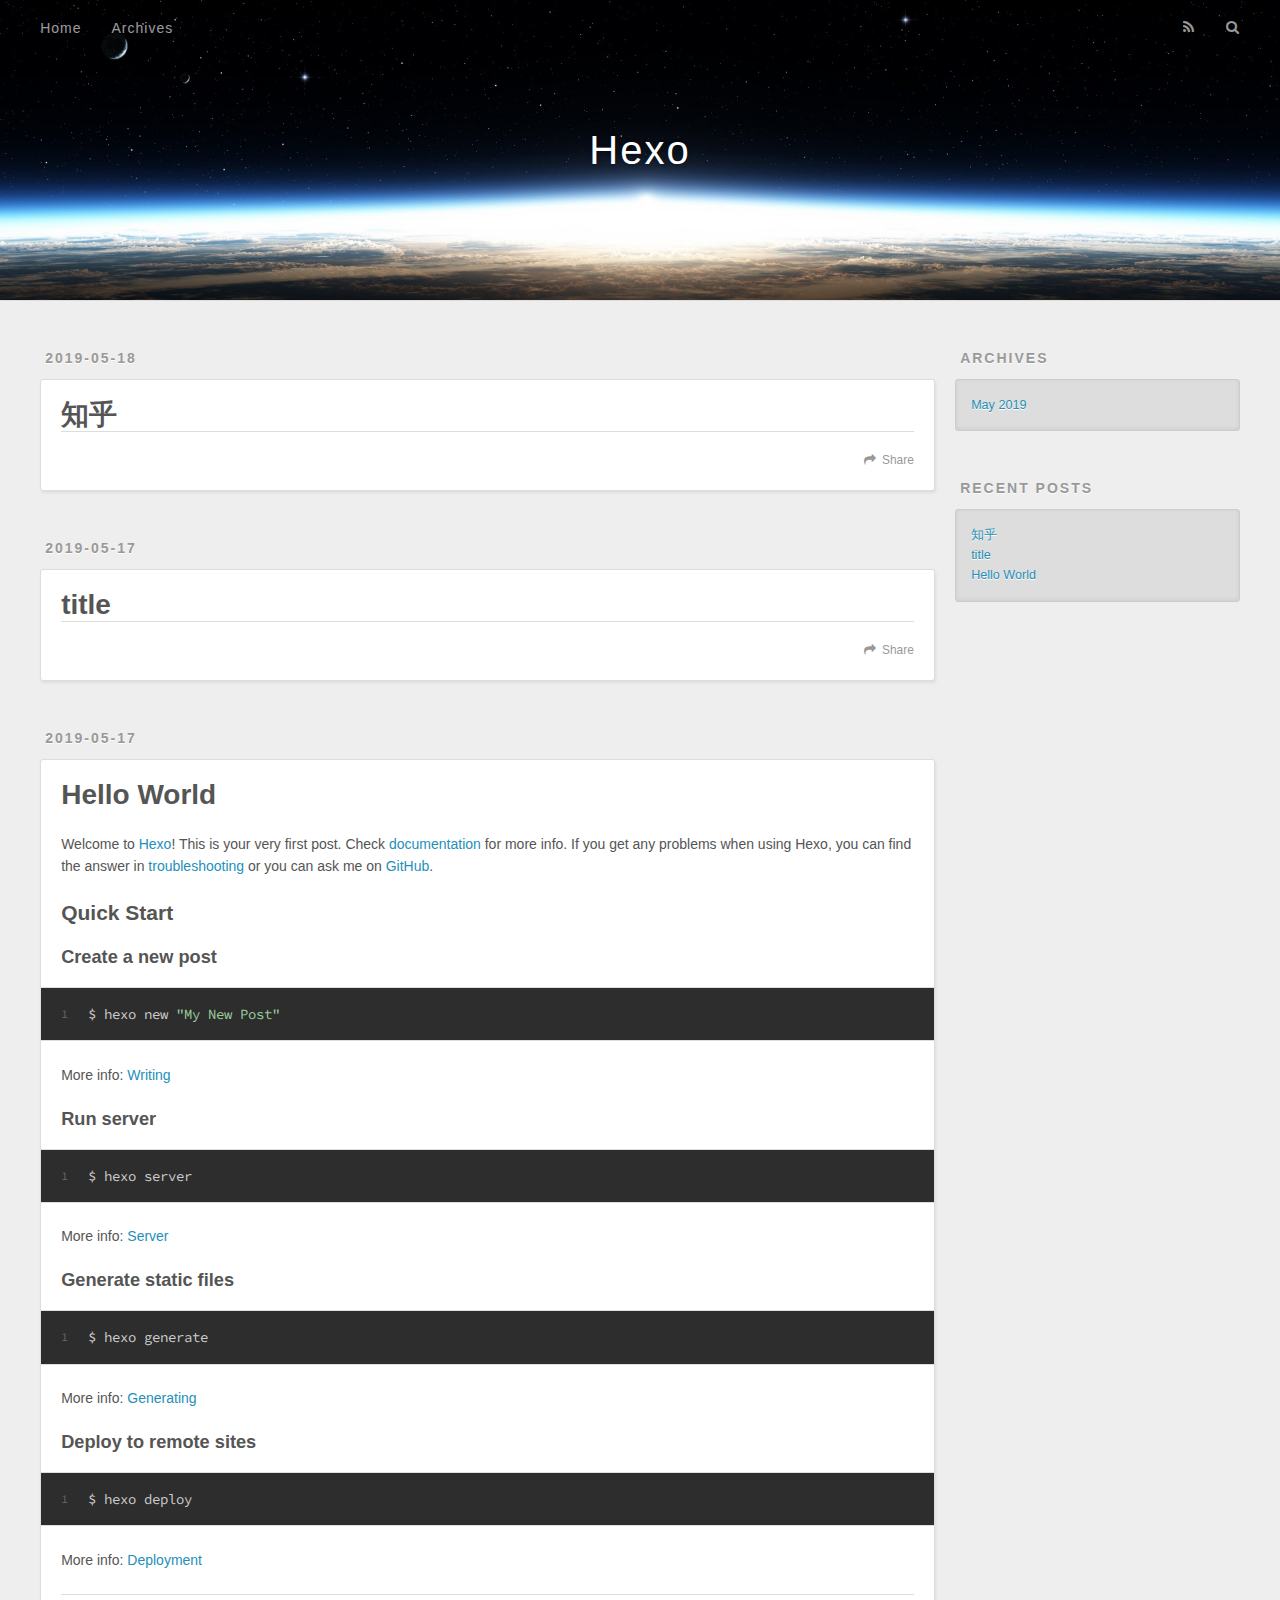
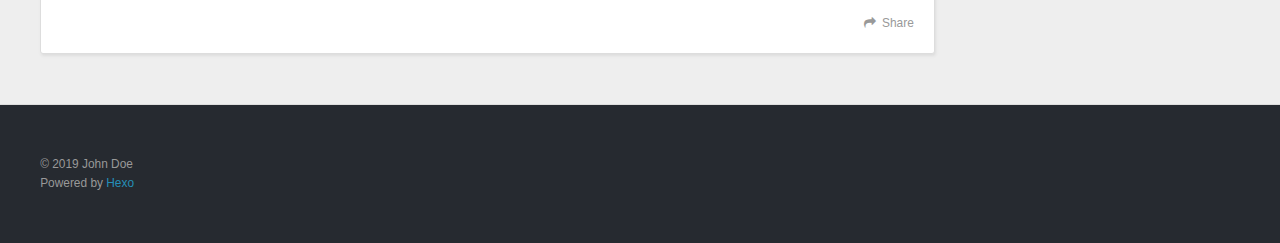
==== commit 3323c4d7: "Site updated: 2019-05-18 14:03:22" ====
--- a/index.html
+++ b/index.html
@@ -1,651 +1,162 @@
-<!doctype html>
-
-
-
-  
-
-
-<html class="theme-next mist use-motion" lang>
+<!DOCTYPE html>
+<html>
 <head><meta name="generator" content="Hexo 3.8.0">
-  <meta charset="UTF-8">
-<meta http-equiv="X-UA-Compatible" content="IE=edge">
-<meta name="viewport" content="width=device-width, initial-scale=1, maximum-scale=1">
-
-
-
-<meta http-equiv="Cache-Control" content="no-transform">
-<meta http-equiv="Cache-Control" content="no-siteapp">
-
-
-
-
-
-
-
-
-
-
-
-
-  
-  
-    
-  
-  <link href="//cdn.jsdelivr.net/fancybox/2.1.5/jquery.fancybox.min.css" rel="stylesheet" type="text/css">
-
-
-
-
-
-
-
-  
-
-<link href="//maxcdn.bootstrapcdn.com/font-awesome/4.6.2/css/font-awesome.min.css" rel="stylesheet" type="text/css">
-
-<link href="/css/main.css?v=5.1.0" rel="stylesheet" type="text/css">
-
-
-  <meta name="keywords" content="EZLippi">
-
-
-
-
-
-
-
-
-  <link rel="shortcut icon" type="image/x-icon" href="/favicon.ico?v=5.1.0">
-
-
-
-
-
-
-<meta property="og:type" content="website">
+  <meta charset="utf-8">
+  
+
+  
+  <title>Hexo</title>
+  <meta name="viewport" content="width=device-width, initial-scale=1, maximum-scale=1">
+  <meta property="og:type" content="website">
 <meta property="og:title" content="Hexo">
 <meta property="og:url" content="http://yoursite.com/index.html">
 <meta property="og:site_name" content="Hexo">
 <meta property="og:locale" content="default">
 <meta name="twitter:card" content="summary">
 <meta name="twitter:title" content="Hexo">
-
-
-
-<script type="text/javascript" id="hexo.configurations">
-  var NexT = window.NexT || {};
-  var CONFIG = {
-    root: '/',
-    scheme: 'Mist',
-    sidebar: {"position":"right","display":"post"},
-    fancybox: true,
-    motion: true,
-    duoshuo: {
-      userId: 'undefined',
-      author: 'Author'
-    },
-    algolia: {
-      applicationID: '',
-      apiKey: '',
-      indexName: '',
-      hits: {"per_page":10},
-      labels: {"input_placeholder":"Search for Posts","hits_empty":"We didn't find any results for the search: ${query}","hits_stats":"${hits} results found in ${time} ms"}
-    }
-  };
-</script>
-
-
-
-  <link rel="canonical" href="http://yoursite.com/">
-
-
-
-
-
-<script src="//cdn.bootcss.com/pace/1.0.2/pace.min.js"></script>
-<link href="//cdn.bootcss.com/pace/1.0.2/themes/pink/pace-theme-flash.css" rel="stylesheet">
-<style>
-    .pace .pace-progress {
-        background: #1E92FB; /*进度条颜色*/
-        height: 3px;
-    }
-    .pace .pace-progress-inner {
-         box-shadow: 0 0 10px #1E92FB, 0 0 5px     #1E92FB; /*阴影颜色*/
-    }
-    .pace .pace-activity {
-        border-top-color: #1E92FB;    /*上边框颜色*/
-        border-left-color: #1E92FB;    /*左边框颜色*/
-    }
-</style>
-
-
-  <title> Hexo </title>
+  
+    <link rel="alternate" href="/atom.xml" title="Hexo" type="application/atom+xml">
+  
+  
+    <link rel="icon" href="/favicon.png">
+  
+  
+    <link href="//fonts.googleapis.com/css?family=Source+Code+Pro" rel="stylesheet" type="text/css">
+  
+  <link rel="stylesheet" href="/css/style.css">
 </head>
-
-  	 <!-- custom analytics part create by xiamo -->
-<script src="https://cdn1.lncld.net/static/js/av-core-mini-0.6.1.js"></script>
-<script>AV.initialize("kJ2sJuSJeByLioULSXrJ5CSq-9Nh9j0Va", "uBWeNxCbFEWsOVDTmAInrDq3");</script>
-<script>
-function showTime(Counter) {
-	var query = new AV.Query(Counter);
-	$(".leancloud_visitors").each(function() {
-		var url = $(this).attr("id").trim();
-		query.equalTo("url", url);
-		query.find({
-			success: function(results) {
-				if (results.length == 0) {
-					var content = $(document.getElementById(url)).text() + ': 0';
-					$(document.getElementById(url)).text(content);
-					return;
-				}
-				for (var i = 0; i < results.length; i++) {
-					var object = results[i];
-					var content = $(document.getElementById(url)).text() + ': ' + object.get('time');
-					$(document.getElementById(url)).text(content);
-				}
-			},
-			error: function(object, error) {
-				console.log("Error: " + error.code + " " + error.message);
-			}
-		});
-
-	});
-}
-
-function addCount(Counter) {
-	var Counter = AV.Object.extend("Counter");
-	url = $(".leancloud_visitors").attr('id').trim();
-	title = $(".leancloud_visitors").attr('data-flag-title').trim();
-	var query = new AV.Query(Counter);
-	query.equalTo("url", url);
-	query.find({
-		success: function(results) {
-			if (results.length > 0) {
-				var counter = results[0];
-				counter.fetchWhenSave(true);
-				counter.increment("time");
-				counter.save(null, {
-					success: function(counter) {
-						var content = $(document.getElementById(url)).text() + ': ' + counter.get('time');
-						$(document.getElementById(url)).text(content);
-					},
-					error: function(counter, error) {
-						console.log('Failed to save Visitor num, with error message: ' + error.message);
-					}
-				});
-			} else {
-				var newcounter = new Counter();
-				newcounter.set("title", title);
-				newcounter.set("url", url);
-				newcounter.set("time", 1);
-				newcounter.save(null, {
-					success: function(newcounter) {
-					    console.log("newcounter.get('time')="+newcounter.get('time'));
-						var content = $(document.getElementById(url)).text() + ': ' + newcounter.get('time');
-						$(document.getElementById(url)).text(content);
-					},
-					error: function(newcounter, error) {
-						console.log('Failed to create');
-					}
-				});
-			}
-		},
-		error: function(error) {
-			console.log('Error:' + error.code + " " + error.message);
-		}
-	});
-}
-$(function() {
-	var Counter = AV.Object.extend("Counter");
-	if ($('.leancloud_visitors').length == 1) {
-		addCount(Counter);
-	} else if ($('.post-title-link').length > 1) {
-		showTime(Counter);
-	}
-});
-</script>
-  
-<body itemscope itemtype="http://schema.org/WebPage" lang="default">
-
-  
-
-
-
-  <script type="text/javascript">
-    var _hmt = _hmt || [];
-    (function() {
-      var hm = document.createElement("script");
-      hm.src = "https://hm.baidu.com/hm.js?340874ba9357cbe81570aa4ac1185941";
-      var s = document.getElementsByTagName("script")[0];
-      s.parentNode.insertBefore(hm, s);
-    })();
-  </script>
-
-
-
-
-
-
-
-
-  
-  
-    
-  
-
-  <div class="container one-collumn sidebar-position-right 
-   page-home 
- ">
-    <div class="headband"></div>
-
-    <header id="header" class="header" itemscope itemtype="http://schema.org/WPHeader">
-      <div class="header-inner"><div class="site-meta custom-logo">
-  
-
-  <div class="custom-logo-site-title">
-    <a href="/" class="brand" rel="start">
-      <span class="logo-line-before"><i></i></span>
-      <span class="site-title">Hexo</span>
-      <span class="logo-line-after"><i></i></span>
-    </a>
-  </div>
-    
-      <h1 class="site-subtitle" itemprop="description"></h1>
-    
-</div>
-
-<div class="site-nav-toggle">
-  <button>
-    <span class="btn-bar"></span>
-    <span class="btn-bar"></span>
-    <span class="btn-bar"></span>
-  </button>
-</div>
-
-<nav class="site-nav">
-  
-
-  
-    <ul id="menu" class="menu">
-      
-        
-        <li class="menu-item menu-item-home">
-          <a href="/" rel="section">
-            
-              <i class="menu-item-icon fa fa-fw fa-home"></i> <br>
-            
-            Home
-          </a>
-        </li>
-      
-        
-        <li class="menu-item menu-item-categories">
-          <a href="/categories" rel="section">
-            
-              <i class="menu-item-icon fa fa-fw fa-th"></i> <br>
-            
-            Categories
-          </a>
-        </li>
-      
-        
-        <li class="menu-item menu-item-archives">
-          <a href="/archives" rel="section">
-            
-              <i class="menu-item-icon fa fa-fw fa-archive"></i> <br>
-            
-            Archives
-          </a>
-        </li>
-      
-        
-        <li class="menu-item menu-item-tags">
-          <a href="/tags" rel="section">
-            
-              <i class="menu-item-icon fa fa-fw fa-tags"></i> <br>
-            
-            Tags
-          </a>
-        </li>
-      
-        
-        <li class="menu-item menu-item-about">
-          <a href="/about" rel="section">
-            
-              <i class="menu-item-icon fa fa-fw fa-user"></i> <br>
-            
-            About
-          </a>
-        </li>
-      
-
-      
-    </ul>
-  
-
-  
-</nav>
-
-
-
- </div>
-    </header>
-
-    <main id="main" class="main">
-      <div class="main-inner">
-        <div class="content-wrap">
-          <div id="content" class="content">
-            
-  <section id="posts" class="posts-expand">
-    
-      
-
-  
-
-  
-  
-  
-
-  <article class="post post-type-normal " itemscope itemtype="http://schema.org/Article">
-  <link itemprop="mainEntityOfPage" href="http://yoursite.com/2019/05/17/title/">
-
-  <span style="display:none" itemprop="author" itemscope itemtype="http://schema.org/Person">
-    <meta itemprop="name" content="John Doe">
-    <meta itemprop="description" content>
-    <meta itemprop="image" content="/images/avatar.gif">
-  </span>
-
-  <span style="display:none" itemprop="publisher" itemscope itemtype="http://schema.org/Organization">
-    <meta itemprop="name" content="Hexo">
-    <span style="display:none" itemprop="logo" itemscope itemtype="http://schema.org/ImageObject">
-      <img style="display:none;" itemprop="url image" alt="Hexo" src="/images/avatar.jpg">
-    </span>
-  </span>
-
-    
-      <header class="post-header">
-
-        
-        
-          <h2 class="post-title" itemprop="name headline">
-            
-            
-              
-                
-                <a class="post-title-link" href="/2019/05/17/title/" itemprop="url">
-                  title
-                </a>
-              
-            
-          </h2>
-        
-
-        <div class="post-meta">
-          <span class="post-time">
-            
-              <span class="post-meta-item-icon">
-                <i class="fa fa-calendar-o"></i>
-              </span>
-              
-                <span class="post-meta-item-text">Posted on</span>
-              
-              <time title="Post created" itemprop="dateCreated datePublished" datetime="2019-05-17T23:35:56+08:00">
-                2019-05-17
-              </time>
-            
-
-            
-
-            
-          </span>
-
-          
-
-          
-            
-          
-
-          
-		  
-			 
-          
-          
-             <span id="/2019/05/17/title/" class="leancloud_visitors" data-flag-title="title">
-               <span class="post-meta-divider">|</span>
-               <span class="post-meta-item-icon">
-                 <i class="fa fa-eye"></i>
-               </span>
-               
-                 <span class="post-meta-item-text">Visitors </span>
-               
-                 <span class="leancloud-visitors-count"></span>
-				 <span>℃</span>
-             </span>
-          
-		   
-          
-
-		  
-            <div class="post-wordcount">
-              
-                <span class="post-meta-item-icon">
-                  <i class="fa fa-file-word-o"></i>
-                </span>
-                
-                  <span class="post-meta-item-text">字数统计</span>
-                
-                <span title="字数统计">
-                  
-                </span>
-              
-
-              
-                <span class="post-meta-divider">|</span>
-              
-
-              
-                <span class="post-meta-item-icon">
-                  <i class="fa fa-clock-o"></i>
-                </span>
-                
-                  <span class="post-meta-item-text">阅读时长</span>
-                
-                <span title="阅读时长">
-                  
-                </span>
-              
-            </div>
-          
-		  
-          
- 
-        
-
-
-        </div>
+</html>
+<body>
+  <div id="container">
+    <div id="wrap">
+      <header id="header">
+  <div id="banner"></div>
+  <div id="header-outer" class="outer">
+    <div id="header-title" class="inner">
+      <h1 id="logo-wrap">
+        <a href="/" id="logo">Hexo</a>
+      </h1>
+      
+    </div>
+    <div id="header-inner" class="inner">
+      <nav id="main-nav">
+        <a id="main-nav-toggle" class="nav-icon"></a>
+        
+          <a class="main-nav-link" href="/">Home</a>
+        
+          <a class="main-nav-link" href="/archives">Archives</a>
+        
+      </nav>
+      <nav id="sub-nav">
+        
+          <a id="nav-rss-link" class="nav-icon" href="/atom.xml" title="RSS Feed"></a>
+        
+        <a id="nav-search-btn" class="nav-icon" title="Search"></a>
+      </nav>
+      <div id="search-form-wrap">
+        <form action="//google.com/search" method="get" accept-charset="UTF-8" class="search-form"><input type="search" name="q" class="search-form-input" placeholder="Search"><button type="submit" class="search-form-submit">&#xF002;</button><input type="hidden" name="sitesearch" value="http://yoursite.com"></form>
+      </div>
+    </div>
+  </div>
+</header>
+      <div class="outer">
+        <section id="main">
+  
+    <article id="post-知乎" class="article article-type-post" itemscope itemprop="blogPost">
+  <div class="article-meta">
+    <a href="/2019/05/18/知乎/" class="article-date">
+  <time datetime="2019-05-18T03:54:04.000Z" itemprop="datePublished">2019-05-18</time>
+</a>
+    
+  </div>
+  <div class="article-inner">
+    
+    
+      <header class="article-header">
+        
+  
+    <h1 itemprop="name">
+      <a class="article-title" href="/2019/05/18/知乎/">知乎</a>
+    </h1>
+  
+
       </header>
     
-
-
-    <div class="post-body" itemprop="articleBody">
-
-      
-      
-
-      
-        
-          
-            
-          
-        
-      
-    </div>
-
-    <div>
-      
-    </div>
-  
-
-
-    <div>
-      
-    </div>
-
-
-    <footer class="post-footer">
-        
-     <div>    
-      
-  </div>  
-      
-
-      
-      
-        <div class="post-eof"></div>
+    <div class="article-entry" itemprop="articleBody">
+      
+        
+      
+    </div>
+    <footer class="article-footer">
+      <a data-url="http://yoursite.com/2019/05/18/知乎/" data-id="cjvt3vf500001j8vyv27ei0r7" class="article-share-link">Share</a>
+      
       
     </footer>
-  </article>
-
-
-    
-      
-
-  
-
-  
-  
-  
-
-  <article class="post post-type-normal " itemscope itemtype="http://schema.org/Article">
-  <link itemprop="mainEntityOfPage" href="http://yoursite.com/2019/05/17/hello-world/">
-
-  <span style="display:none" itemprop="author" itemscope itemtype="http://schema.org/Person">
-    <meta itemprop="name" content="John Doe">
-    <meta itemprop="description" content>
-    <meta itemprop="image" content="/images/avatar.gif">
-  </span>
-
-  <span style="display:none" itemprop="publisher" itemscope itemtype="http://schema.org/Organization">
-    <meta itemprop="name" content="Hexo">
-    <span style="display:none" itemprop="logo" itemscope itemtype="http://schema.org/ImageObject">
-      <img style="display:none;" itemprop="url image" alt="Hexo" src="/images/avatar.jpg">
-    </span>
-  </span>
-
-    
-      <header class="post-header">
-
-        
-        
-          <h2 class="post-title" itemprop="name headline">
-            
-            
-              
-                
-                <a class="post-title-link" href="/2019/05/17/hello-world/" itemprop="url">
-                  Hello World
-                </a>
-              
-            
-          </h2>
-        
-
-        <div class="post-meta">
-          <span class="post-time">
-            
-              <span class="post-meta-item-icon">
-                <i class="fa fa-calendar-o"></i>
-              </span>
-              
-                <span class="post-meta-item-text">Posted on</span>
-              
-              <time title="Post created" itemprop="dateCreated datePublished" datetime="2019-05-17T11:13:27+08:00">
-                2019-05-17
-              </time>
-            
-
-            
-
-            
-          </span>
-
-          
-
-          
-            
-          
-
-          
-		  
-			 
-          
-          
-             <span id="/2019/05/17/hello-world/" class="leancloud_visitors" data-flag-title="Hello World">
-               <span class="post-meta-divider">|</span>
-               <span class="post-meta-item-icon">
-                 <i class="fa fa-eye"></i>
-               </span>
-               
-                 <span class="post-meta-item-text">Visitors </span>
-               
-                 <span class="leancloud-visitors-count"></span>
-				 <span>℃</span>
-             </span>
-          
-		   
-          
-
-		  
-            <div class="post-wordcount">
-              
-                <span class="post-meta-item-icon">
-                  <i class="fa fa-file-word-o"></i>
-                </span>
-                
-                  <span class="post-meta-item-text">字数统计</span>
-                
-                <span title="字数统计">
-                  
-                </span>
-              
-
-              
-                <span class="post-meta-divider">|</span>
-              
-
-              
-                <span class="post-meta-item-icon">
-                  <i class="fa fa-clock-o"></i>
-                </span>
-                
-                  <span class="post-meta-item-text">阅读时长</span>
-                
-                <span title="阅读时长">
-                  
-                </span>
-              
-            </div>
-          
-		  
-          
- 
-        
-
-
-        </div>
+  </div>
+  
+</article>
+
+
+  
+    <article id="post-title" class="article article-type-post" itemscope itemprop="blogPost">
+  <div class="article-meta">
+    <a href="/2019/05/17/title/" class="article-date">
+  <time datetime="2019-05-17T15:35:56.000Z" itemprop="datePublished">2019-05-17</time>
+</a>
+    
+  </div>
+  <div class="article-inner">
+    
+    
+      <header class="article-header">
+        
+  
+    <h1 itemprop="name">
+      <a class="article-title" href="/2019/05/17/title/">title</a>
+    </h1>
+  
+
       </header>
     
-
-
-    <div class="post-body" itemprop="articleBody">
-
-      
-      
-
-      
-        
-          
-            <p>Welcome to <a href="https://hexo.io/" target="_blank" rel="noopener">Hexo</a>! This is your very first post. Check <a href="https://hexo.io/docs/" target="_blank" rel="noopener">documentation</a> for more info. If you get any problems when using Hexo, you can find the answer in <a href="https://hexo.io/docs/troubleshooting.html" target="_blank" rel="noopener">troubleshooting</a> or you can ask me on <a href="https://github.com/hexojs/hexo/issues" target="_blank" rel="noopener">GitHub</a>.</p>
+    <div class="article-entry" itemprop="articleBody">
+      
+        
+      
+    </div>
+    <footer class="article-footer">
+      <a data-url="http://yoursite.com/2019/05/17/title/" data-id="cjvt3vf4a0000j8vyeuqn4tvm" class="article-share-link">Share</a>
+      
+      
+    </footer>
+  </div>
+  
+</article>
+
+
+  
+    <article id="post-hello-world" class="article article-type-post" itemscope itemprop="blogPost">
+  <div class="article-meta">
+    <a href="/2019/05/17/hello-world/" class="article-date">
+  <time datetime="2019-05-17T03:13:27.420Z" itemprop="datePublished">2019-05-17</time>
+</a>
+    
+  </div>
+  <div class="article-inner">
+    
+    
+      <header class="article-header">
+        
+  
+    <h1 itemprop="name">
+      <a class="article-title" href="/2019/05/17/hello-world/">Hello World</a>
+    </h1>
+  
+
+      </header>
+    
+    <div class="article-entry" itemprop="articleBody">
+      
+        <p>Welcome to <a href="https://hexo.io/" target="_blank" rel="noopener">Hexo</a>! This is your very first post. Check <a href="https://hexo.io/docs/" target="_blank" rel="noopener">documentation</a> for more info. If you get any problems when using Hexo, you can find the answer in <a href="https://hexo.io/docs/troubleshooting.html" target="_blank" rel="noopener">troubleshooting</a> or you can ask me on <a href="https://github.com/hexojs/hexo/issues" target="_blank" rel="noopener">GitHub</a>.</p>
 <h2 id="Quick-Start"><a href="#Quick-Start" class="headerlink" title="Quick Start"></a>Quick Start</h2><h3 id="Create-a-new-post"><a href="#Create-a-new-post" class="headerlink" title="Create a new post"></a>Create a new post</h3><figure class="highlight bash"><table><tr><td class="gutter"><pre><span class="line">1</span><br></pre></td><td class="code"><pre><span class="line">$ hexo new <span class="string">"My New Post"</span></span><br></pre></td></tr></table></figure>
 <p>More info: <a href="https://hexo.io/docs/writing.html" target="_blank" rel="noopener">Writing</a></p>
 <h3 id="Run-server"><a href="#Run-server" class="headerlink" title="Run server"></a>Run server</h3><figure class="highlight bash"><table><tr><td class="gutter"><pre><span class="line">1</span><br></pre></td><td class="code"><pre><span class="line">$ hexo server</span><br></pre></td></tr></table></figure>
@@ -655,469 +166,99 @@
 <h3 id="Deploy-to-remote-sites"><a href="#Deploy-to-remote-sites" class="headerlink" title="Deploy to remote sites"></a>Deploy to remote sites</h3><figure class="highlight bash"><table><tr><td class="gutter"><pre><span class="line">1</span><br></pre></td><td class="code"><pre><span class="line">$ hexo deploy</span><br></pre></td></tr></table></figure>
 <p>More info: <a href="https://hexo.io/docs/deployment.html" target="_blank" rel="noopener">Deployment</a></p>
 
-          
-        
-      
-    </div>
-
-    <div>
-      
-    </div>
-  
-
-
-    <div>
-      
-    </div>
-
-
-    <footer class="post-footer">
-        
-     <div>    
-      
-  </div>  
-      
-
-      
-      
-        <div class="post-eof"></div>
+      
+    </div>
+    <footer class="article-footer">
+      <a data-url="http://yoursite.com/2019/05/17/hello-world/" data-id="cjvt3vf6m0002j8vyn1cmy9sv" class="article-share-link">Share</a>
+      
       
     </footer>
-  </article>
-
-
-    
-  </section>
-
-  
-
-          
-          </div>
-          
-
-
-          
-
-        </div>
-        
-          
-  
-  <div class="sidebar-toggle">
-    <div class="sidebar-toggle-line-wrap">
-      <span class="sidebar-toggle-line sidebar-toggle-line-first"></span>
-      <span class="sidebar-toggle-line sidebar-toggle-line-middle"></span>
-      <span class="sidebar-toggle-line sidebar-toggle-line-last"></span>
-    </div>
-  </div>
-
-  <aside id="sidebar" class="sidebar">
-    <div class="sidebar-inner">
-
-      
-
-      
-
-      <section class="site-overview sidebar-panel sidebar-panel-active">
-        <div class="site-author motion-element" itemprop="author" itemscope itemtype="http://schema.org/Person">
-          <img class="site-author-image" itemprop="image" src="/images/avatar.gif" alt="John Doe">
-          <p class="site-author-name" itemprop="name">John Doe</p>
-          <p class="site-description motion-element" itemprop="description"></p>
-        </div>
-        <nav class="site-state motion-element">
-        
-          
-            <div class="site-state-item site-state-posts">
-              <a href="/archives">
-                <span class="site-state-item-count">2</span>
-                <span class="site-state-item-name">posts</span>
-              </a>
-            </div>
-          
-
-          
-
-          
-
-        </nav>
-
-        
-
-        <div class="links-of-author motion-element">
-          
-            
-              <span class="links-of-author-item">
-                <a href="https://github.com/EZLippi" target="_blank" title="GitHub">
-                  
-                    <i class="fa fa-fw fa-github"></i>
-                  
-                  GitHub
-                </a>
-              </span>
-            
-              <span class="links-of-author-item">
-                <a href="http://weibo.com/ouyanglip" target="_blank" title="weibo">
-                  
-                    <i class="fa fa-fw fa-weibo"></i>
-                  
-                  weibo
-                </a>
-              </span>
-            
-              <span class="links-of-author-item">
-                <a href="http://www.zhihu.com/people/lippi-ouyang" target="_blank" title="zhihu">
-                  
-                    <i class="fa fa-fw fa-battery-3"></i>
-                  
-                  zhihu
-                </a>
-              </span>
-            
-          
-        </div>
-
-        
-        
-
-        
-        
-          <div class="links-of-blogroll motion-element links-of-blogroll-inline">
-            <div class="links-of-blogroll-title">
-              <i class="fa  fa-fw fa-globe"></i>
-              友情链接
-            </div>
-            <ul class="links-of-blogroll-list">
-              
-                <li class="links-of-blogroll-item">
-                  <a href="http://www.woaitqs.cc/" title="Qisen Tang" target="_blank">Qisen Tang</a>
-                </li>
-              
-                <li class="links-of-blogroll-item">
-                  <a href="http://szhshp.org" title="szhshp的博客" target="_blank">szhshp的博客</a>
-                </li>
-              
-                <li class="links-of-blogroll-item">
-                  <a href="http://python.zhangwei.website" title="JuniorCoder" target="_blank">JuniorCoder</a>
-                </li>
-              
-                <li class="links-of-blogroll-item">
-                  <a href="http://hippo-jessy.com" title="Hippo" target="_blank">Hippo</a>
-                </li>
-              
-                <li class="links-of-blogroll-item">
-                  <a href="https://www.zhihu.com/people/lippi-ouyang" title="友链出租" target="_blank">友链出租</a>
-                </li>
-              
-            </ul>
-          </div>
-        
-
-        
-
-
-      </section>
-
-      
-
-    </div>
-  </aside>
-
-
+  </div>
+  
+</article>
+
+
+  
+
+
+</section>
+        
+          <aside id="sidebar">
+  
+    
+
+  
+    
+
+  
+    
+  
+    
+  <div class="widget-wrap">
+    <h3 class="widget-title">Archives</h3>
+    <div class="widget">
+      <ul class="archive-list"><li class="archive-list-item"><a class="archive-list-link" href="/archives/2019/05/">May 2019</a></li></ul>
+    </div>
+  </div>
+
+
+  
+    
+  <div class="widget-wrap">
+    <h3 class="widget-title">Recent Posts</h3>
+    <div class="widget">
+      <ul>
+        
+          <li>
+            <a href="/2019/05/18/知乎/">知乎</a>
+          </li>
+        
+          <li>
+            <a href="/2019/05/17/title/">title</a>
+          </li>
+        
+          <li>
+            <a href="/2019/05/17/hello-world/">Hello World</a>
+          </li>
+        
+      </ul>
+    </div>
+  </div>
+
+  
+</aside>
         
       </div>
-    </main>
-
-    <footer id="footer" class="footer">
-      <div class="footer-inner">
-        <div class="copyright">
-  
-  &copy;  2014 - 
-  <span itemprop="copyrightYear">2019</span>
-  <span class="with-love">
-    <i class="fa fa-heart"></i>
-  </span>
-  <span class="author" itemprop="copyrightHolder">John Doe</span>
-</div>
-
-
-<div class="powered-by">
-  Powered by <a class="theme-link" href="https://hexo.io" rel="external nofollow">Hexo</a>
-</div>
-
-<div class="theme-info">
-  Theme -
-  <a class="theme-link" href="https://github.com/iissnan/hexo-theme-next" rel="external nofollow">
-    NexT.Mist
-  </a>| Hosted by <a href="https://pages.coding.me" style="font-weight: bold">Coding Pages</a>
-</div>
-
-
-
-
-
-        
-
-<div class="busuanzi-count">
-
-  <script async src="https://dn-lbstatics.qbox.me/busuanzi/2.3/busuanzi.pure.mini.js"></script>
-
-  
-    <span class="site-uv"><i class="fa fa-user"></i><span class="busuanzi-value" id="busuanzi_value_site_uv"></span></span>
-  
-
-  
-    <span class="site-pv"><i class="fa fa-eye"></i><span class="busuanzi-value" id="busuanzi_value_site_pv"></span></span>
-  
-  
-</div>
-
-
-
-        
-      </div>
-    </footer>
-
-    <div class="back-to-top">
-      <i class="fa fa-arrow-up"></i>
-    </div>
-  </div>
-
-  
-
-<script type="text/javascript">
-  if (Object.prototype.toString.call(window.Promise) !== '[object Function]') {
-    window.Promise = null;
-  }
-</script>
-
-
-
-
-
-
-
-
-
-  
-
-
-
-
-  
-  <script type="text/javascript" src="//cdn.jsdelivr.net/jquery/2.1.3/jquery.min.js"></script>
-
-  
-  <script type="text/javascript" src="//cdn.jsdelivr.net/fastclick/1.0.6/fastclick.min.js"></script>
-
-  
-  <script type="text/javascript" src="//cdn.jsdelivr.net/jquery.lazyload/1.9.3/jquery.lazyload.min.js"></script>
-
-  
-  <script type="text/javascript" src="//cdn.jsdelivr.net/velocity/1.2.3/velocity.min.js"></script>
-
-  
-  <script type="text/javascript" src="//cdn.jsdelivr.net/velocity/1.2.3/velocity.ui.min.js"></script>
-
-  
-  <script type="text/javascript" src="//cdn.jsdelivr.net/fancybox/2.1.5/jquery.fancybox.pack.js"></script>
-
-
-  
-
-
-  <script type="text/javascript" src="/js/src/utils.js?v=5.1.0"></script>
-
-  <script type="text/javascript" src="/js/src/motion.js?v=5.1.0"></script>
-
-
-
-  
-  
-
-  
-
-  
-
-
-  <script type="text/javascript" src="/js/src/bootstrap.js?v=5.1.0"></script>
-
-
-
-  
-
-
-
-  
-
-
-
-
-	
-
-
-
-
-
-  
-
-
-
-
-
-  
-
-  
-
-
-
-  
-    <script type="text/javascript">
-      (function(d, s) {
-        var j, e = d.getElementsByTagName(s)[0];
-        if (typeof LivereTower === 'function') { return; }
-        j = d.createElement(s);
-        j.src = 'https://cdn-city.livere.com/js/embed.dist.js';
-        j.async = true;
-        e.parentNode.insertBefore(j, e);
-      })(document, 'script');
-    </script>
-  
-
-
-  
-  
-
-  
-
-  
-
-  
-  <script src="https://cdn1.lncld.net/static/js/av-core-mini-0.6.1.js"></script>
-  <script>AV.initialize("kJ2sJuSJeByLioULSXrJ5CSq-9Nh9j0Va", "uBWeNxCbFEWsOVDTmAInrDq3");</script>
-  <script>
-    function showTime(Counter) {
-      var query = new AV.Query(Counter);
-      var entries = [];
-      var $visitors = $(".leancloud_visitors");
-
-      $visitors.each(function () {
-        entries.push( $(this).attr("id").trim() );
-      });
-
-      query.containedIn('url', entries);
-      query.find()
-        .done(function (results) {
-          var COUNT_CONTAINER_REF = '.leancloud-visitors-count';
-
-          if (results.length === 0) {
-            $visitors.find(COUNT_CONTAINER_REF).text(0);
-            return;
-          }
-
-          for (var i = 0; i < results.length; i++) {
-            var item = results[i];
-            var url = item.get('url');
-            var time = item.get('time');
-            var element = document.getElementById(url);
-
-            $(element).find(COUNT_CONTAINER_REF).text(time);
-          }
-          for(var i = 0; i < entries.length; i++) {
-            var url = entries[i];
-            var element = document.getElementById(url);
-            var countSpan = $(element).find(COUNT_CONTAINER_REF);
-            if( countSpan.text() == '') {
-              countSpan.text(0);
-            }
-          }
-        })
-        .fail(function (object, error) {
-          console.log("Error: " + error.code + " " + error.message);
-        });
-    }
-
-    function addCount(Counter) {
-      var $visitors = $(".leancloud_visitors");
-      var url = $visitors.attr('id').trim();
-      var title = $visitors.attr('data-flag-title').trim();
-      var query = new AV.Query(Counter);
-
-      query.equalTo("url", url);
-      query.find({
-        success: function(results) {
-          if (results.length > 0) {
-            var counter = results[0];
-            counter.fetchWhenSave(true);
-            counter.increment("time");
-            counter.save(null, {
-              success: function(counter) {
-                var $element = $(document.getElementById(url));
-                $element.find('.leancloud-visitors-count').text(counter.get('time'));
-              },
-              error: function(counter, error) {
-                console.log('Failed to save Visitor num, with error message: ' + error.message);
-              }
-            });
-          } else {
-            var newcounter = new Counter();
-            /* Set ACL */
-            var acl = new AV.ACL();
-            acl.setPublicReadAccess(true);
-            acl.setPublicWriteAccess(true);
-            newcounter.setACL(acl);
-            /* End Set ACL */
-            newcounter.set("title", title);
-            newcounter.set("url", url);
-            newcounter.set("time", 1);
-            newcounter.save(null, {
-              success: function(newcounter) {
-                var $element = $(document.getElementById(url));
-                $element.find('.leancloud-visitors-count').text(newcounter.get('time'));
-              },
-              error: function(newcounter, error) {
-                console.log('Failed to create');
-              }
-            });
-          }
-        },
-        error: function(error) {
-          console.log('Error:' + error.code + " " + error.message);
-        }
-      });
-    }
-
-    $(function() {
-      var Counter = AV.Object.extend("Counter");
-      if ($('.leancloud_visitors').length == 1) {
-        addCount(Counter);
-      } else if ($('.post-title-link').length > 1) {
-        showTime(Counter);
-      }
-    });
-  </script>
-
-
-
-  
-<script>
-(function(){
-    var bp = document.createElement('script');
-    var curProtocol = window.location.protocol.split(':')[0];
-    if (curProtocol === 'https') {
-        bp.src = 'https://zz.bdstatic.com/linksubmit/push.js';        
-    }
-    else {
-        bp.src = 'http://push.zhanzhang.baidu.com/push.js';
-    }
-    var s = document.getElementsByTagName("script")[0];
-    s.parentNode.insertBefore(bp, s);
-})();
-</script>
-
-
-  
-
-	<!-- 页面点击小红心 -->
-<script type="text/javascript" src="/js/src/love.js"></script>
-
+      <footer id="footer">
+  
+  <div class="outer">
+    <div id="footer-info" class="inner">
+      &copy; 2019 John Doe<br>
+      Powered by <a href="http://hexo.io/" target="_blank">Hexo</a>
+    </div>
+  </div>
+</footer>
+    </div>
+    <nav id="mobile-nav">
+  
+    <a href="/" class="mobile-nav-link">Home</a>
+  
+    <a href="/archives" class="mobile-nav-link">Archives</a>
+  
+</nav>
+    
+
+<script src="//ajax.googleapis.com/ajax/libs/jquery/2.0.3/jquery.min.js"></script>
+
+
+  <link rel="stylesheet" href="/fancybox/jquery.fancybox.css">
+  <script src="/fancybox/jquery.fancybox.pack.js"></script>
+
+
+<script src="/js/script.js"></script>
+
+
+
+  </div>
 </body>
-</html>
+</html>--- a/css/style.css
+++ b/css/style.css
@@ -0,0 +1,1374 @@
+body {
+  width: 100%;
+}
+body:before,
+body:after {
+  content: "";
+  display: table;
+}
+body:after {
+  clear: both;
+}
+html,
+body,
+div,
+span,
+applet,
+object,
+iframe,
+h1,
+h2,
+h3,
+h4,
+h5,
+h6,
+p,
+blockquote,
+pre,
+a,
+abbr,
+acronym,
+address,
+big,
+cite,
+code,
+del,
+dfn,
+em,
+img,
+ins,
+kbd,
+q,
+s,
+samp,
+small,
+strike,
+strong,
+sub,
+sup,
+tt,
+var,
+dl,
+dt,
+dd,
+ol,
+ul,
+li,
+fieldset,
+form,
+label,
+legend,
+table,
+caption,
+tbody,
+tfoot,
+thead,
+tr,
+th,
+td {
+  margin: 0;
+  padding: 0;
+  border: 0;
+  outline: 0;
+  font-weight: inherit;
+  font-style: inherit;
+  font-family: inherit;
+  font-size: 100%;
+  vertical-align: baseline;
+}
+body {
+  line-height: 1;
+  color: #000;
+  background: #fff;
+}
+ol,
+ul {
+  list-style: none;
+}
+table {
+  border-collapse: separate;
+  border-spacing: 0;
+  vertical-align: middle;
+}
+caption,
+th,
+td {
+  text-align: left;
+  font-weight: normal;
+  vertical-align: middle;
+}
+a img {
+  border: none;
+}
+input,
+button {
+  margin: 0;
+  padding: 0;
+}
+input::-moz-focus-inner,
+button::-moz-focus-inner {
+  border: 0;
+  padding: 0;
+}
+@font-face {
+  font-family: FontAwesome;
+  font-style: normal;
+  font-weight: normal;
+  src: url("fonts/fontawesome-webfont.eot?v=#4.0.3");
+  src: url("fonts/fontawesome-webfont.eot?#iefix&v=#4.0.3") format("embedded-opentype"), url("fonts/fontawesome-webfont.woff?v=#4.0.3") format("woff"), url("fonts/fontawesome-webfont.ttf?v=#4.0.3") format("truetype"), url("fonts/fontawesome-webfont.svg#fontawesomeregular?v=#4.0.3") format("svg");
+}
+html,
+body,
+#container {
+  height: 100%;
+}
+body {
+  background: #eee;
+  font: 14px -apple-system, BlinkMacSystemFont, "Segoe UI", "Roboto", "Oxygen", "Ubuntu", "Cantarell", "Fira Sans", "Droid Sans", "Helvetica Neue", sans-serif;
+  -webkit-text-size-adjust: 100%;
+}
+.outer {
+  max-width: 1220px;
+  margin: 0 auto;
+  padding: 0 20px;
+}
+.outer:before,
+.outer:after {
+  content: "";
+  display: table;
+}
+.outer:after {
+  clear: both;
+}
+.inner {
+  display: inline;
+  float: left;
+  width: 98.33333333333333%;
+  margin: 0 0.833333333333333%;
+}
+.left,
+.alignleft {
+  float: left;
+}
+.right,
+.alignright {
+  float: right;
+}
+.clear {
+  clear: both;
+}
+#container {
+  position: relative;
+}
+.mobile-nav-on {
+  overflow: hidden;
+}
+#wrap {
+  height: 100%;
+  width: 100%;
+  position: absolute;
+  top: 0;
+  left: 0;
+  -webkit-transition: 0.2s ease-out;
+  -moz-transition: 0.2s ease-out;
+  -ms-transition: 0.2s ease-out;
+  transition: 0.2s ease-out;
+  z-index: 1;
+  background: #eee;
+}
+.mobile-nav-on #wrap {
+  left: 280px;
+}
+@media screen and (min-width: 768px) {
+  #main {
+    display: inline;
+    float: left;
+    width: 73.33333333333333%;
+    margin: 0 0.833333333333333%;
+  }
+}
+.article-date,
+.article-category-link,
+.archive-year,
+.widget-title {
+  text-decoration: none;
+  text-transform: uppercase;
+  letter-spacing: 2px;
+  color: #999;
+  margin-bottom: 1em;
+  margin-left: 5px;
+  line-height: 1em;
+  text-shadow: 0 1px #fff;
+  font-weight: bold;
+}
+.article-inner,
+.archive-article-inner {
+  background: #fff;
+  -webkit-box-shadow: 1px 2px 3px #ddd;
+  box-shadow: 1px 2px 3px #ddd;
+  border: 1px solid #ddd;
+  border-radius: 3px;
+}
+.article-entry h1,
+.widget h1 {
+  font-size: 2em;
+}
+.article-entry h2,
+.widget h2 {
+  font-size: 1.5em;
+}
+.article-entry h3,
+.widget h3 {
+  font-size: 1.3em;
+}
+.article-entry h4,
+.widget h4 {
+  font-size: 1.2em;
+}
+.article-entry h5,
+.widget h5 {
+  font-size: 1em;
+}
+.article-entry h6,
+.widget h6 {
+  font-size: 1em;
+  color: #999;
+}
+.article-entry hr,
+.widget hr {
+  border: 1px dashed #ddd;
+}
+.article-entry strong,
+.widget strong {
+  font-weight: bold;
+}
+.article-entry em,
+.widget em,
+.article-entry cite,
+.widget cite {
+  font-style: italic;
+}
+.article-entry sup,
+.widget sup,
+.article-entry sub,
+.widget sub {
+  font-size: 0.75em;
+  line-height: 0;
+  position: relative;
+  vertical-align: baseline;
+}
+.article-entry sup,
+.widget sup {
+  top: -0.5em;
+}
+.article-entry sub,
+.widget sub {
+  bottom: -0.2em;
+}
+.article-entry small,
+.widget small {
+  font-size: 0.85em;
+}
+.article-entry acronym,
+.widget acronym,
+.article-entry abbr,
+.widget abbr {
+  border-bottom: 1px dotted;
+}
+.article-entry ul,
+.widget ul,
+.article-entry ol,
+.widget ol,
+.article-entry dl,
+.widget dl {
+  margin: 0 20px;
+  line-height: 1.6em;
+}
+.article-entry ul ul,
+.widget ul ul,
+.article-entry ol ul,
+.widget ol ul,
+.article-entry ul ol,
+.widget ul ol,
+.article-entry ol ol,
+.widget ol ol {
+  margin-top: 0;
+  margin-bottom: 0;
+}
+.article-entry ul,
+.widget ul {
+  list-style: disc;
+}
+.article-entry ol,
+.widget ol {
+  list-style: decimal;
+}
+.article-entry dt,
+.widget dt {
+  font-weight: bold;
+}
+#header {
+  height: 300px;
+  position: relative;
+  border-bottom: 1px solid #ddd;
+}
+#header:before,
+#header:after {
+  content: "";
+  position: absolute;
+  left: 0;
+  right: 0;
+  height: 40px;
+}
+#header:before {
+  top: 0;
+  background: -webkit-linear-gradient(rgba(0,0,0,0.2), transparent);
+  background: -moz-linear-gradient(rgba(0,0,0,0.2), transparent);
+  background: -ms-linear-gradient(rgba(0,0,0,0.2), transparent);
+  background: linear-gradient(rgba(0,0,0,0.2), transparent);
+}
+#header:after {
+  bottom: 0;
+  background: -webkit-linear-gradient(transparent, rgba(0,0,0,0.2));
+  background: -moz-linear-gradient(transparent, rgba(0,0,0,0.2));
+  background: -ms-linear-gradient(transparent, rgba(0,0,0,0.2));
+  background: linear-gradient(transparent, rgba(0,0,0,0.2));
+}
+#header-outer {
+  height: 100%;
+  position: relative;
+}
+#header-inner {
+  position: relative;
+  overflow: hidden;
+}
+#banner {
+  position: absolute;
+  top: 0;
+  left: 0;
+  width: 100%;
+  height: 100%;
+  background: url("images/banner.jpg") center #000;
+  -webkit-background-size: cover;
+  -moz-background-size: cover;
+  background-size: cover;
+  z-index: -1;
+}
+#header-title {
+  text-align: center;
+  height: 40px;
+  position: absolute;
+  top: 50%;
+  left: 0;
+  margin-top: -20px;
+}
+#logo,
+#subtitle {
+  text-decoration: none;
+  color: #fff;
+  font-weight: 300;
+  text-shadow: 0 1px 4px rgba(0,0,0,0.3);
+}
+#logo {
+  font-size: 40px;
+  line-height: 40px;
+  letter-spacing: 2px;
+}
+#subtitle {
+  font-size: 16px;
+  line-height: 16px;
+  letter-spacing: 1px;
+}
+#subtitle-wrap {
+  margin-top: 16px;
+}
+#main-nav {
+  float: left;
+  margin-left: -15px;
+}
+.nav-icon,
+.main-nav-link {
+  float: left;
+  color: #fff;
+  opacity: 0.6;
+  text-decoration: none;
+  text-shadow: 0 1px rgba(0,0,0,0.2);
+  -webkit-transition: opacity 0.2s;
+  -moz-transition: opacity 0.2s;
+  -ms-transition: opacity 0.2s;
+  transition: opacity 0.2s;
+  display: block;
+  padding: 20px 15px;
+}
+.nav-icon:hover,
+.main-nav-link:hover {
+  opacity: 1;
+}
+.nav-icon {
+  font-family: FontAwesome;
+  text-align: center;
+  font-size: 14px;
+  width: 14px;
+  height: 14px;
+  padding: 20px 15px;
+  position: relative;
+  cursor: pointer;
+}
+.main-nav-link {
+  font-weight: 300;
+  letter-spacing: 1px;
+}
+@media screen and (max-width: 479px) {
+  .main-nav-link {
+    display: none;
+  }
+}
+#main-nav-toggle {
+  display: none;
+}
+#main-nav-toggle:before {
+  content: "\f0c9";
+}
+@media screen and (max-width: 479px) {
+  #main-nav-toggle {
+    display: block;
+  }
+}
+#sub-nav {
+  float: right;
+  margin-right: -15px;
+}
+#nav-rss-link:before {
+  content: "\f09e";
+}
+#nav-search-btn:before {
+  content: "\f002";
+}
+#search-form-wrap {
+  position: absolute;
+  top: 15px;
+  width: 150px;
+  height: 30px;
+  right: -150px;
+  opacity: 0;
+  -webkit-transition: 0.2s ease-out;
+  -moz-transition: 0.2s ease-out;
+  -ms-transition: 0.2s ease-out;
+  transition: 0.2s ease-out;
+}
+#search-form-wrap.on {
+  opacity: 1;
+  right: 0;
+}
+@media screen and (max-width: 479px) {
+  #search-form-wrap {
+    width: 100%;
+    right: -100%;
+  }
+}
+.search-form {
+  position: absolute;
+  top: 0;
+  left: 0;
+  right: 0;
+  background: #fff;
+  padding: 5px 15px;
+  border-radius: 15px;
+  -webkit-box-shadow: 0 0 10px rgba(0,0,0,0.3);
+  box-shadow: 0 0 10px rgba(0,0,0,0.3);
+}
+.search-form-input {
+  border: none;
+  background: none;
+  color: #555;
+  width: 100%;
+  font: 13px -apple-system, BlinkMacSystemFont, "Segoe UI", "Roboto", "Oxygen", "Ubuntu", "Cantarell", "Fira Sans", "Droid Sans", "Helvetica Neue", sans-serif;
+  outline: none;
+}
+.search-form-input::-webkit-search-results-decoration,
+.search-form-input::-webkit-search-cancel-button {
+  -webkit-appearance: none;
+}
+.search-form-submit {
+  position: absolute;
+  top: 50%;
+  right: 10px;
+  margin-top: -7px;
+  font: 13px FontAwesome;
+  border: none;
+  background: none;
+  color: #bbb;
+  cursor: pointer;
+}
+.search-form-submit:hover,
+.search-form-submit:focus {
+  color: #777;
+}
+.article {
+  margin: 50px 0;
+}
+.article-inner {
+  overflow: hidden;
+}
+.article-meta:before,
+.article-meta:after {
+  content: "";
+  display: table;
+}
+.article-meta:after {
+  clear: both;
+}
+.article-date {
+  float: left;
+}
+.article-category {
+  float: left;
+  line-height: 1em;
+  color: #ccc;
+  text-shadow: 0 1px #fff;
+  margin-left: 8px;
+}
+.article-category:before {
+  content: "\2022";
+}
+.article-category-link {
+  margin: 0 12px 1em;
+}
+.article-header {
+  padding: 20px 20px 0;
+}
+.article-title {
+  text-decoration: none;
+  font-size: 2em;
+  font-weight: bold;
+  color: #555;
+  line-height: 1.1em;
+  -webkit-transition: color 0.2s;
+  -moz-transition: color 0.2s;
+  -ms-transition: color 0.2s;
+  transition: color 0.2s;
+}
+a.article-title:hover {
+  color: #258fb8;
+}
+.article-entry {
+  color: #555;
+  padding: 0 20px;
+}
+.article-entry:before,
+.article-entry:after {
+  content: "";
+  display: table;
+}
+.article-entry:after {
+  clear: both;
+}
+.article-entry p,
+.article-entry table {
+  line-height: 1.6em;
+  margin: 1.6em 0;
+}
+.article-entry h1,
+.article-entry h2,
+.article-entry h3,
+.article-entry h4,
+.article-entry h5,
+.article-entry h6 {
+  font-weight: bold;
+}
+.article-entry h1,
+.article-entry h2,
+.article-entry h3,
+.article-entry h4,
+.article-entry h5,
+.article-entry h6 {
+  line-height: 1.1em;
+  margin: 1.1em 0;
+}
+.article-entry a {
+  color: #258fb8;
+  text-decoration: none;
+}
+.article-entry a:hover {
+  text-decoration: underline;
+}
+.article-entry ul,
+.article-entry ol,
+.article-entry dl {
+  margin-top: 1.6em;
+  margin-bottom: 1.6em;
+}
+.article-entry img,
+.article-entry video {
+  max-width: 100%;
+  height: auto;
+  display: block;
+  margin: auto;
+}
+.article-entry iframe {
+  border: none;
+}
+.article-entry table {
+  width: 100%;
+  border-collapse: collapse;
+  border-spacing: 0;
+}
+.article-entry th {
+  font-weight: bold;
+  border-bottom: 3px solid #ddd;
+  padding-bottom: 0.5em;
+}
+.article-entry td {
+  border-bottom: 1px solid #ddd;
+  padding: 10px 0;
+}
+.article-entry blockquote {
+  font-family: Georgia, "Times New Roman", serif;
+  font-size: 1.4em;
+  margin: 1.6em 20px;
+  text-align: center;
+}
+.article-entry blockquote footer {
+  font-size: 14px;
+  margin: 1.6em 0;
+  font-family: -apple-system, BlinkMacSystemFont, "Segoe UI", "Roboto", "Oxygen", "Ubuntu", "Cantarell", "Fira Sans", "Droid Sans", "Helvetica Neue", sans-serif;
+}
+.article-entry blockquote footer cite:before {
+  content: "—";
+  padding: 0 0.5em;
+}
+.article-entry .pullquote {
+  text-align: left;
+  width: 45%;
+  margin: 0;
+}
+.article-entry .pullquote.left {
+  margin-left: 0.5em;
+  margin-right: 1em;
+}
+.article-entry .pullquote.right {
+  margin-right: 0.5em;
+  margin-left: 1em;
+}
+.article-entry .caption {
+  color: #999;
+  display: block;
+  font-size: 0.9em;
+  margin-top: 0.5em;
+  position: relative;
+  text-align: center;
+}
+.article-entry .video-container {
+  position: relative;
+  padding-top: 56.25%;
+  height: 0;
+  overflow: hidden;
+}
+.article-entry .video-container iframe,
+.article-entry .video-container object,
+.article-entry .video-container embed {
+  position: absolute;
+  top: 0;
+  left: 0;
+  width: 100%;
+  height: 100%;
+  margin-top: 0;
+}
+.article-more-link a {
+  display: inline-block;
+  line-height: 1em;
+  padding: 6px 15px;
+  border-radius: 15px;
+  background: #eee;
+  color: #999;
+  text-shadow: 0 1px #fff;
+  text-decoration: none;
+}
+.article-more-link a:hover {
+  background: #258fb8;
+  color: #fff;
+  text-decoration: none;
+  text-shadow: 0 1px #1e7293;
+}
+.article-footer {
+  font-size: 0.85em;
+  line-height: 1.6em;
+  border-top: 1px solid #ddd;
+  padding-top: 1.6em;
+  margin: 0 20px 20px;
+}
+.article-footer:before,
+.article-footer:after {
+  content: "";
+  display: table;
+}
+.article-footer:after {
+  clear: both;
+}
+.article-footer a {
+  color: #999;
+  text-decoration: none;
+}
+.article-footer a:hover {
+  color: #555;
+}
+.article-tag-list-item {
+  float: left;
+  margin-right: 10px;
+}
+.article-tag-list-link:before {
+  content: "#";
+}
+.article-comment-link {
+  float: right;
+}
+.article-comment-link:before {
+  content: "\f075";
+  font-family: FontAwesome;
+  padding-right: 8px;
+}
+.article-share-link {
+  cursor: pointer;
+  float: right;
+  margin-left: 20px;
+}
+.article-share-link:before {
+  content: "\f064";
+  font-family: FontAwesome;
+  padding-right: 6px;
+}
+#article-nav {
+  position: relative;
+}
+#article-nav:before,
+#article-nav:after {
+  content: "";
+  display: table;
+}
+#article-nav:after {
+  clear: both;
+}
+@media screen and (min-width: 768px) {
+  #article-nav {
+    margin: 50px 0;
+  }
+  #article-nav:before {
+    width: 8px;
+    height: 8px;
+    position: absolute;
+    top: 50%;
+    left: 50%;
+    margin-top: -4px;
+    margin-left: -4px;
+    content: "";
+    border-radius: 50%;
+    background: #ddd;
+    -webkit-box-shadow: 0 1px 2px #fff;
+    box-shadow: 0 1px 2px #fff;
+  }
+}
+.article-nav-link-wrap {
+  text-decoration: none;
+  text-shadow: 0 1px #fff;
+  color: #999;
+  -webkit-box-sizing: border-box;
+  -moz-box-sizing: border-box;
+  box-sizing: border-box;
+  margin-top: 50px;
+  text-align: center;
+  display: block;
+}
+.article-nav-link-wrap:hover {
+  color: #555;
+}
+@media screen and (min-width: 768px) {
+  .article-nav-link-wrap {
+    width: 50%;
+    margin-top: 0;
+  }
+}
+@media screen and (min-width: 768px) {
+  #article-nav-newer {
+    float: left;
+    text-align: right;
+    padding-right: 20px;
+  }
+}
+@media screen and (min-width: 768px) {
+  #article-nav-older {
+    float: right;
+    text-align: left;
+    padding-left: 20px;
+  }
+}
+.article-nav-caption {
+  text-transform: uppercase;
+  letter-spacing: 2px;
+  color: #ddd;
+  line-height: 1em;
+  font-weight: bold;
+}
+#article-nav-newer .article-nav-caption {
+  margin-right: -2px;
+}
+.article-nav-title {
+  font-size: 0.85em;
+  line-height: 1.6em;
+  margin-top: 0.5em;
+}
+.article-share-box {
+  position: absolute;
+  display: none;
+  background: #fff;
+  -webkit-box-shadow: 1px 2px 10px rgba(0,0,0,0.2);
+  box-shadow: 1px 2px 10px rgba(0,0,0,0.2);
+  border-radius: 3px;
+  margin-left: -145px;
+  overflow: hidden;
+  z-index: 1;
+}
+.article-share-box.on {
+  display: block;
+}
+.article-share-input {
+  width: 100%;
+  background: none;
+  -webkit-box-sizing: border-box;
+  -moz-box-sizing: border-box;
+  box-sizing: border-box;
+  font: 14px -apple-system, BlinkMacSystemFont, "Segoe UI", "Roboto", "Oxygen", "Ubuntu", "Cantarell", "Fira Sans", "Droid Sans", "Helvetica Neue", sans-serif;
+  padding: 0 15px;
+  color: #555;
+  outline: none;
+  border: 1px solid #ddd;
+  border-radius: 3px 3px 0 0;
+  height: 36px;
+  line-height: 36px;
+}
+.article-share-links {
+  background: #eee;
+}
+.article-share-links:before,
+.article-share-links:after {
+  content: "";
+  display: table;
+}
+.article-share-links:after {
+  clear: both;
+}
+.article-share-twitter,
+.article-share-facebook,
+.article-share-pinterest,
+.article-share-google {
+  width: 50px;
+  height: 36px;
+  display: block;
+  float: left;
+  position: relative;
+  color: #999;
+  text-shadow: 0 1px #fff;
+}
+.article-share-twitter:before,
+.article-share-facebook:before,
+.article-share-pinterest:before,
+.article-share-google:before {
+  font-size: 20px;
+  font-family: FontAwesome;
+  width: 20px;
+  height: 20px;
+  position: absolute;
+  top: 50%;
+  left: 50%;
+  margin-top: -10px;
+  margin-left: -10px;
+  text-align: center;
+}
+.article-share-twitter:hover,
+.article-share-facebook:hover,
+.article-share-pinterest:hover,
+.article-share-google:hover {
+  color: #fff;
+}
+.article-share-twitter:before {
+  content: "\f099";
+}
+.article-share-twitter:hover {
+  background: #00aced;
+  text-shadow: 0 1px #008abe;
+}
+.article-share-facebook:before {
+  content: "\f09a";
+}
+.article-share-facebook:hover {
+  background: #3b5998;
+  text-shadow: 0 1px #2f477a;
+}
+.article-share-pinterest:before {
+  content: "\f0d2";
+}
+.article-share-pinterest:hover {
+  background: #cb2027;
+  text-shadow: 0 1px #a21a1f;
+}
+.article-share-google:before {
+  content: "\f0d5";
+}
+.article-share-google:hover {
+  background: #dd4b39;
+  text-shadow: 0 1px #be3221;
+}
+.article-gallery {
+  background: #000;
+  position: relative;
+}
+.article-gallery-photos {
+  position: relative;
+  overflow: hidden;
+}
+.article-gallery-img {
+  display: none;
+  max-width: 100%;
+}
+.article-gallery-img:first-child {
+  display: block;
+}
+.article-gallery-img.loaded {
+  position: absolute;
+  display: block;
+}
+.article-gallery-img img {
+  display: block;
+  max-width: 100%;
+  margin: 0 auto;
+}
+#comments {
+  background: #fff;
+  -webkit-box-shadow: 1px 2px 3px #ddd;
+  box-shadow: 1px 2px 3px #ddd;
+  padding: 20px;
+  border: 1px solid #ddd;
+  border-radius: 3px;
+  margin: 50px 0;
+}
+#comments a {
+  color: #258fb8;
+}
+.archives-wrap {
+  margin: 50px 0;
+}
+.archives:before,
+.archives:after {
+  content: "";
+  display: table;
+}
+.archives:after {
+  clear: both;
+}
+.archive-year-wrap {
+  margin-bottom: 1em;
+}
+.archives {
+  -webkit-column-gap: 10px;
+  -moz-column-gap: 10px;
+  column-gap: 10px;
+}
+@media screen and (min-width: 480px) and (max-width: 767px) {
+  .archives {
+    -webkit-column-count: 2;
+    -moz-column-count: 2;
+    column-count: 2;
+  }
+}
+@media screen and (min-width: 768px) {
+  .archives {
+    -webkit-column-count: 3;
+    -moz-column-count: 3;
+    column-count: 3;
+  }
+}
+.archive-article {
+  -webkit-column-break-inside: avoid;
+  page-break-inside: avoid;
+  overflow: hidden;
+  break-inside: avoid-column;
+}
+.archive-article-inner {
+  padding: 10px;
+  margin-bottom: 15px;
+}
+.archive-article-title {
+  text-decoration: none;
+  font-weight: bold;
+  color: #555;
+  -webkit-transition: color 0.2s;
+  -moz-transition: color 0.2s;
+  -ms-transition: color 0.2s;
+  transition: color 0.2s;
+  line-height: 1.6em;
+}
+.archive-article-title:hover {
+  color: #258fb8;
+}
+.archive-article-footer {
+  margin-top: 1em;
+}
+.archive-article-date {
+  color: #999;
+  text-decoration: none;
+  font-size: 0.85em;
+  line-height: 1em;
+  margin-bottom: 0.5em;
+  display: block;
+}
+#page-nav {
+  margin: 50px auto;
+  background: #fff;
+  -webkit-box-shadow: 1px 2px 3px #ddd;
+  box-shadow: 1px 2px 3px #ddd;
+  border: 1px solid #ddd;
+  border-radius: 3px;
+  text-align: center;
+  color: #999;
+  overflow: hidden;
+}
+#page-nav:before,
+#page-nav:after {
+  content: "";
+  display: table;
+}
+#page-nav:after {
+  clear: both;
+}
+#page-nav a,
+#page-nav span {
+  padding: 10px 20px;
+  line-height: 1;
+  height: 2ex;
+}
+#page-nav a {
+  color: #999;
+  text-decoration: none;
+}
+#page-nav a:hover {
+  background: #999;
+  color: #fff;
+}
+#page-nav .prev {
+  float: left;
+}
+#page-nav .next {
+  float: right;
+}
+#page-nav .page-number {
+  display: inline-block;
+}
+@media screen and (max-width: 479px) {
+  #page-nav .page-number {
+    display: none;
+  }
+}
+#page-nav .current {
+  color: #555;
+  font-weight: bold;
+}
+#page-nav .space {
+  color: #ddd;
+}
+#footer {
+  background: #262a30;
+  padding: 50px 0;
+  border-top: 1px solid #ddd;
+  color: #999;
+}
+#footer a {
+  color: #258fb8;
+  text-decoration: none;
+}
+#footer a:hover {
+  text-decoration: underline;
+}
+#footer-info {
+  line-height: 1.6em;
+  font-size: 0.85em;
+}
+.article-entry pre,
+.article-entry .highlight {
+  background: #2d2d2d;
+  margin: 0 -20px;
+  padding: 15px 20px;
+  border-style: solid;
+  border-color: #ddd;
+  border-width: 1px 0;
+  overflow: auto;
+  color: #ccc;
+  line-height: 22.400000000000002px;
+}
+.article-entry .highlight .gutter pre,
+.article-entry .gist .gist-file .gist-data .line-numbers {
+  color: #666;
+  font-size: 0.85em;
+}
+.article-entry pre,
+.article-entry code {
+  font-family: "Source Code Pro", Consolas, Monaco, Menlo, Consolas, monospace;
+}
+.article-entry code {
+  background: #eee;
+  text-shadow: 0 1px #fff;
+  padding: 0 0.3em;
+}
+.article-entry pre code {
+  background: none;
+  text-shadow: none;
+  padding: 0;
+}
+.article-entry .highlight pre {
+  border: none;
+  margin: 0;
+  padding: 0;
+}
+.article-entry .highlight table {
+  margin: 0;
+  width: auto;
+}
+.article-entry .highlight td {
+  border: none;
+  padding: 0;
+}
+.article-entry .highlight figcaption {
+  font-size: 0.85em;
+  color: #999;
+  line-height: 1em;
+  margin-bottom: 1em;
+}
+.article-entry .highlight figcaption:before,
+.article-entry .highlight figcaption:after {
+  content: "";
+  display: table;
+}
+.article-entry .highlight figcaption:after {
+  clear: both;
+}
+.article-entry .highlight figcaption a {
+  float: right;
+}
+.article-entry .highlight .gutter pre {
+  text-align: right;
+  padding-right: 20px;
+}
+.article-entry .highlight .line {
+  height: 22.400000000000002px;
+}
+.article-entry .highlight .line.marked {
+  background: #515151;
+}
+.article-entry .gist {
+  margin: 0 -20px;
+  border-style: solid;
+  border-color: #ddd;
+  border-width: 1px 0;
+  background: #2d2d2d;
+  padding: 15px 20px 15px 0;
+}
+.article-entry .gist .gist-file {
+  border: none;
+  font-family: "Source Code Pro", Consolas, Monaco, Menlo, Consolas, monospace;
+  margin: 0;
+}
+.article-entry .gist .gist-file .gist-data {
+  background: none;
+  border: none;
+}
+.article-entry .gist .gist-file .gist-data .line-numbers {
+  background: none;
+  border: none;
+  padding: 0 20px 0 0;
+}
+.article-entry .gist .gist-file .gist-data .line-data {
+  padding: 0 !important;
+}
+.article-entry .gist .gist-file .highlight {
+  margin: 0;
+  padding: 0;
+  border: none;
+}
+.article-entry .gist .gist-file .gist-meta {
+  background: #2d2d2d;
+  color: #999;
+  font: 0.85em -apple-system, BlinkMacSystemFont, "Segoe UI", "Roboto", "Oxygen", "Ubuntu", "Cantarell", "Fira Sans", "Droid Sans", "Helvetica Neue", sans-serif;
+  text-shadow: 0 0;
+  padding: 0;
+  margin-top: 1em;
+  margin-left: 20px;
+}
+.article-entry .gist .gist-file .gist-meta a {
+  color: #258fb8;
+  font-weight: normal;
+}
+.article-entry .gist .gist-file .gist-meta a:hover {
+  text-decoration: underline;
+}
+pre .comment,
+pre .title {
+  color: #999;
+}
+pre .variable,
+pre .attribute,
+pre .tag,
+pre .regexp,
+pre .ruby .constant,
+pre .xml .tag .title,
+pre .xml .pi,
+pre .xml .doctype,
+pre .html .doctype,
+pre .css .id,
+pre .css .class,
+pre .css .pseudo {
+  color: #f2777a;
+}
+pre .number,
+pre .preprocessor,
+pre .built_in,
+pre .literal,
+pre .params,
+pre .constant {
+  color: #f99157;
+}
+pre .class,
+pre .ruby .class .title,
+pre .css .rules .attribute {
+  color: #9c9;
+}
+pre .string,
+pre .value,
+pre .inheritance,
+pre .header,
+pre .ruby .symbol,
+pre .xml .cdata {
+  color: #9c9;
+}
+pre .css .hexcolor {
+  color: #6cc;
+}
+pre .function,
+pre .python .decorator,
+pre .python .title,
+pre .ruby .function .title,
+pre .ruby .title .keyword,
+pre .perl .sub,
+pre .javascript .title,
+pre .coffeescript .title {
+  color: #69c;
+}
+pre .keyword,
+pre .javascript .function {
+  color: #c9c;
+}
+@media screen and (max-width: 479px) {
+  #mobile-nav {
+    position: absolute;
+    top: 0;
+    left: 0;
+    width: 280px;
+    height: 100%;
+    background: #191919;
+    border-right: 1px solid #fff;
+  }
+}
+@media screen and (max-width: 479px) {
+  .mobile-nav-link {
+    display: block;
+    color: #999;
+    text-decoration: none;
+    padding: 15px 20px;
+    font-weight: bold;
+  }
+  .mobile-nav-link:hover {
+    color: #fff;
+  }
+}
+@media screen and (min-width: 768px) {
+  #sidebar {
+    display: inline;
+    float: left;
+    width: 23.333333333333332%;
+    margin: 0 0.833333333333333%;
+  }
+}
+.widget-wrap {
+  margin: 50px 0;
+}
+.widget {
+  color: #777;
+  text-shadow: 0 1px #fff;
+  background: #ddd;
+  -webkit-box-shadow: 0 -1px 4px #ccc inset;
+  box-shadow: 0 -1px 4px #ccc inset;
+  border: 1px solid #ccc;
+  padding: 15px;
+  border-radius: 3px;
+}
+.widget a {
+  color: #258fb8;
+  text-decoration: none;
+}
+.widget a:hover {
+  text-decoration: underline;
+}
+.widget ul ul,
+.widget ol ul,
+.widget dl ul,
+.widget ul ol,
+.widget ol ol,
+.widget dl ol,
+.widget ul dl,
+.widget ol dl,
+.widget dl dl {
+  margin-left: 15px;
+  list-style: disc;
+}
+.widget {
+  line-height: 1.6em;
+  word-wrap: break-word;
+  font-size: 0.9em;
+}
+.widget ul,
+.widget ol {
+  list-style: none;
+  margin: 0;
+}
+.widget ul ul,
+.widget ol ul,
+.widget ul ol,
+.widget ol ol {
+  margin: 0 20px;
+}
+.widget ul ul,
+.widget ol ul {
+  list-style: disc;
+}
+.widget ul ol,
+.widget ol ol {
+  list-style: decimal;
+}
+.category-list-count,
+.tag-list-count,
+.archive-list-count {
+  padding-left: 5px;
+  color: #999;
+  font-size: 0.85em;
+}
+.category-list-count:before,
+.tag-list-count:before,
+.archive-list-count:before {
+  content: "(";
+}
+.category-list-count:after,
+.tag-list-count:after,
+.archive-list-count:after {
+  content: ")";
+}
+.tagcloud a {
+  margin-right: 5px;
+  display: inline-block;
+}
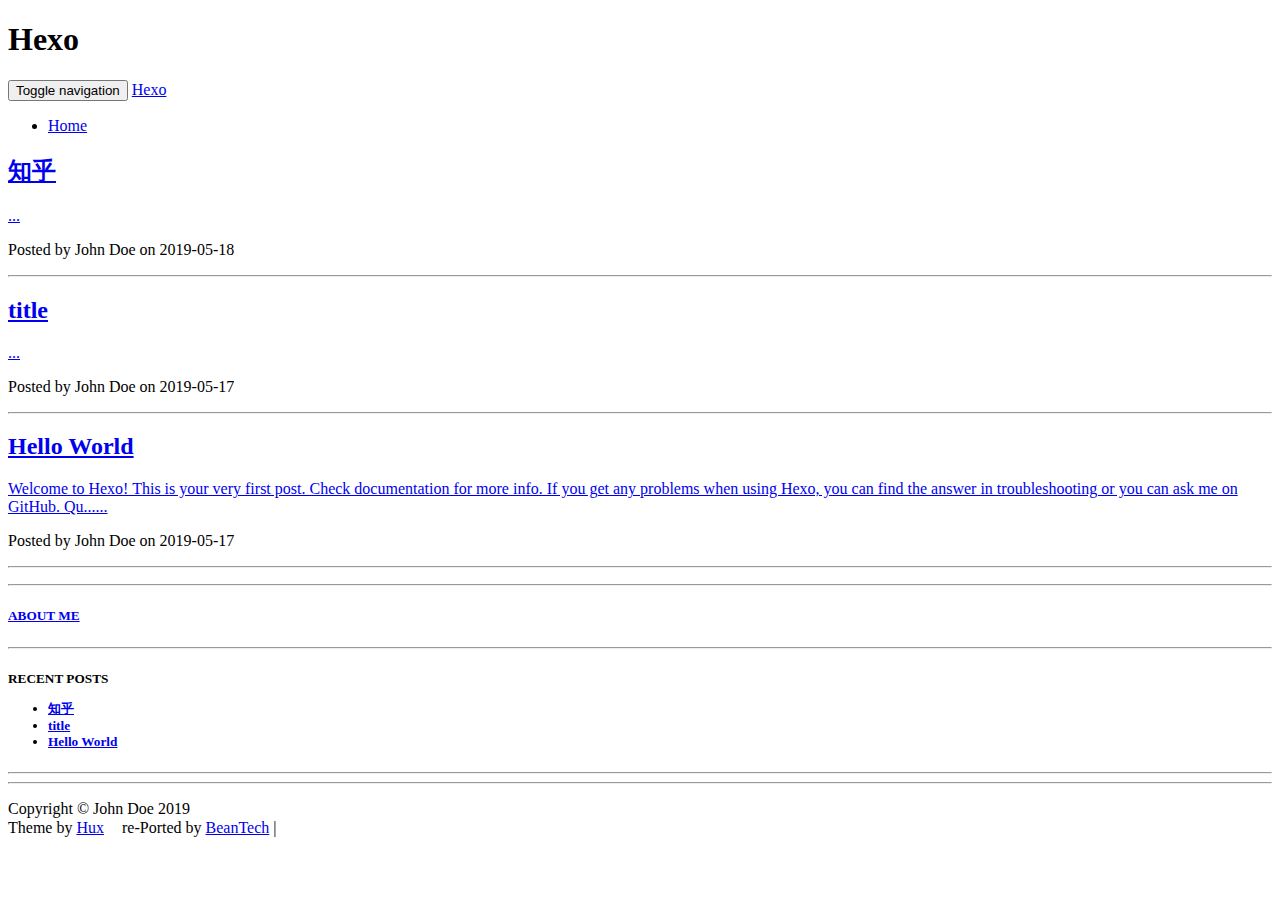
==== commit 589f21e0: "Site updated: 2019-05-18 14:05:41" ====
--- a/index.html
+++ b/index.html
@@ -1,264 +1,466 @@
 <!DOCTYPE html>
-<html>
+<html lang="en">
+
+<!-- Head tag -->
 <head><meta name="generator" content="Hexo 3.8.0">
-  <meta charset="utf-8">
-  
-
-  
-  <title>Hexo</title>
-  <meta name="viewport" content="width=device-width, initial-scale=1, maximum-scale=1">
-  <meta property="og:type" content="website">
-<meta property="og:title" content="Hexo">
-<meta property="og:url" content="http://yoursite.com/index.html">
-<meta property="og:site_name" content="Hexo">
-<meta property="og:locale" content="default">
-<meta name="twitter:card" content="summary">
-<meta name="twitter:title" content="Hexo">
-  
-    <link rel="alternate" href="/atom.xml" title="Hexo" type="application/atom+xml">
-  
-  
-    <link rel="icon" href="/favicon.png">
-  
-  
-    <link href="//fonts.googleapis.com/css?family=Source+Code+Pro" rel="stylesheet" type="text/css">
-  
-  <link rel="stylesheet" href="/css/style.css">
+    <meta charset="utf-8">
+    <meta http-equiv="X-UA-Compatible" content="IE=edge">
+    <meta name="google-site-verification" content="xBT4GhYoi5qRD5tr338pgPM5OWHHIDR6mNg1a3euekI">
+    <meta name="viewport" content="width=device-width, initial-scale=1">
+    <meta name="description" content>
+    <meta name="keyword" content>
+    <link rel="shortcut icon" href="/img/ironman-draw.png">
+    <!-- Place this tag in your head or just before your close body tag. -->
+    <script async defer src="https://buttons.github.io/buttons.js"></script>
+    <title>
+        
+          
+        
+    </title>
+
+    <link rel="canonical" href="http://yoursite.com/">
+
+    <!-- Bootstrap Core CSS -->
+    <link rel="stylesheet" href="/css/bootstrap.min.css">
+
+    <!-- Custom CSS --> 
+    <link rel="stylesheet" href="/css/beantech.min.css">
+    
+    <!-- Pygments Highlight CSS -->
+    <link rel="stylesheet" href="/css/highlight.css">
+
+    <link rel="stylesheet" href="/css/widget.css">
+
+    <link rel="stylesheet" href="/css/rocket.css">
+
+    <link rel="stylesheet" href="/css/signature.css">
+
+    <link rel="stylesheet" href="/css/toc.css">
+
+    <!-- Custom Fonts -->
+    <!-- <link href="https://maxcdn.bootstrapcdn.com/font-awesome/4.3.0/css/font-awesome.min.css" rel="stylesheet" type="text/css"> -->
+    <!-- Hux change font-awesome CDN to qiniu -->
+    <link href="https://cdn.staticfile.org/font-awesome/4.5.0/css/font-awesome.min.css" rel="stylesheet" type="text/css">
+
+
+    <!-- Hux Delete, sad but pending in China
+    <link href='http://fonts.googleapis.com/css?family=Lora:400,700,400italic,700italic' rel='stylesheet' type='text/css'>
+    <link href='http://fonts.googleapis.com/css?family=Open+Sans:300italic,400italic,600italic,700italic,800italic,400,300,600,700,800' rel='stylesheet' type='text/
+    css'>
+    -->
+
+
+    <!-- HTML5 Shim and Respond.js IE8 support of HTML5 elements and media queries -->
+    <!-- WARNING: Respond.js doesn't work if you view the page via file:// -->
+    <!--[if lt IE 9]>
+        <script src="https://oss.maxcdn.com/libs/html5shiv/3.7.0/html5shiv.js"></script>
+        <script src="https://oss.maxcdn.com/libs/respond.js/1.4.2/respond.min.js"></script>
+    <![endif]-->
+
+    <!-- ga & ba script hoook -->
+    <script></script>
 </head>
+
+
+<!-- hack iOS CSS :active style -->
+<body ontouchstart="">
+	<!-- Modified by Yu-Hsuan Yen -->
+<!-- Post Header -->
+<style type="text/css">
+    header.intro-header{
+        
+            background-image: url('/undefined') 
+            /*config*/
+        
+    }
+    
+</style>
+
+<header class="intro-header">
+    <!-- Signature -->
+    <div id="signature">
+        <div class="container">
+            <div class="row">
+                <div class="col-lg-8 col-lg-offset-2 col-md-10 col-md-offset-1">
+                
+                    <div class="site-heading">
+                        <h1>Hexo</h1>
+                        <!--<hr class="small">-->
+                        <span class="subheading"></span>
+                    </div>
+                
+
+
+                </div>
+            </div>
+        </div>
+    </div>
+</header>
+
+	
+    <!-- Navigation -->
+<nav class="navbar navbar-default navbar-custom navbar-fixed-top">
+    <div class="container-fluid">
+        <!-- Brand and toggle get grouped for better mobile display -->
+        <div class="navbar-header page-scroll">
+            <button type="button" class="navbar-toggle">
+                <span class="sr-only">Toggle navigation</span>
+                <span class="icon-bar"></span>
+                <span class="icon-bar"></span>
+                <span class="icon-bar"></span>
+            </button>
+            <a class="navbar-brand" href="/">Hexo</a>
+        </div>
+
+        <!-- Collect the nav links, forms, and other content for toggling -->
+        <!-- Known Issue, found by Hux:
+            <nav>'s height woule be hold on by its content.
+            so, when navbar scale out, the <nav> will cover tags.
+            also mask any touch event of tags, unfortunately.
+        -->
+        <div id="huxblog_navbar">
+            <div class="navbar-collapse">
+                <ul class="nav navbar-nav navbar-right">
+                    <li>
+                        <a href="/">Home</a>
+                    </li>
+
+                    
+                    
+                </ul>
+            </div>
+        </div>
+        <!-- /.navbar-collapse -->
+    </div>
+    <!-- /.container -->
+</nav>
+<script>
+    // Drop Bootstarp low-performance Navbar
+    // Use customize navbar with high-quality material design animation
+    // in high-perf jank-free CSS3 implementation
+    var $body   = document.body;
+    var $toggle = document.querySelector('.navbar-toggle');
+    var $navbar = document.querySelector('#huxblog_navbar');
+    var $collapse = document.querySelector('.navbar-collapse');
+
+    $toggle.addEventListener('click', handleMagic)
+    function handleMagic(e){
+        if ($navbar.className.indexOf('in') > 0) {
+        // CLOSE
+            $navbar.className = " ";
+            // wait until animation end.
+            setTimeout(function(){
+                // prevent frequently toggle
+                if($navbar.className.indexOf('in') < 0) {
+                    $collapse.style.height = "0px"
+                }
+            },400)
+        }else{
+        // OPEN
+            $collapse.style.height = "auto"
+            $navbar.className += " in";
+        }
+    }
+</script>
+
+
+    <!-- Main Content -->
+    <!-- Main Content -->
+<div class="container">
+    <div class="row">
+        
+
+<!-- USE SIDEBAR -->
+    <!-- Post Container -->
+            <div class="
+                col-lg-8 col-lg-offset-1
+                col-md-8 col-md-offset-1
+                col-sm-12
+                col-xs-12
+                post-container
+            ">
+            
+                <!-- Main Content -->
+
+
+<div class="post-preview">
+
+    <a href="/2019/05/18/知乎/">
+        <h2 class="post-title">
+            知乎
+        </h2>
+        <h3 class="post-subtitle">
+            
+        </h3>
+        <div class="post-content-preview">
+            ...
+        </div>
+    </a>
+    
+        <p class="post-meta">
+            Posted by John Doe on
+            2019-05-18
+        </p>
+    
+
+</div>
+<hr>
+
+<div class="post-preview">
+
+    <a href="/2019/05/17/title/">
+        <h2 class="post-title">
+            title
+        </h2>
+        <h3 class="post-subtitle">
+            
+        </h3>
+        <div class="post-content-preview">
+            ...
+        </div>
+    </a>
+    
+        <p class="post-meta">
+            Posted by John Doe on
+            2019-05-17
+        </p>
+    
+
+</div>
+<hr>
+
+<div class="post-preview">
+
+    <a href="/2019/05/17/hello-world/">
+        <h2 class="post-title">
+            Hello World
+        </h2>
+        <h3 class="post-subtitle">
+            
+        </h3>
+        <div class="post-content-preview">
+            Welcome to Hexo! This is your very first post. Check documentation for more info. If you get any problems when using Hexo, you can find the answer in troubleshooting or you can ask me on GitHub.
+Qu......
+        </div>
+    </a>
+    
+        <p class="post-meta">
+            Posted by John Doe on
+            2019-05-17
+        </p>
+    
+
+</div>
+<hr>
+
+
+
+<!-- Pager -->
+
+<ul class="pager">
+    
+    
+</ul>
+
+
+
+                <!-- 如果开启评论功能 -->
+                
+            </div>
+
+          <!-- Sidebar Container -->
+<div class="
+    col-lg-3 col-lg-offset-0
+    col-md-3 col-md-offset-0
+    col-sm-12
+    col-xs-12
+    sidebar-container
+">
+    
+        <!-- Featured Tags -->
+
+        <hr>
+    
+        <!-- Short About -->
+<section class="visible-md visible-lg">
+    <h5><a href="/about/">ABOUT ME</a></h5>
+    <div class="short-about">
+
+        
+
+        
+
+        <!-- SNS Link -->
+        <ul class="list-inline">
+            
+            
+            
+
+            
+
+            
+
+            
+            
+            
+            
+        </ul>
+    </div>
+</section>
+        <hr>
+    
+        
+  <h5>RECENT POSTS
+  <div class="widget">
+    <ul>
+      
+        <li>
+          <a href="/2019/05/18/知乎/">知乎</a>
+        </li>
+      
+        <li>
+          <a href="/2019/05/17/title/">title</a>
+        </li>
+      
+        <li>
+          <a href="/2019/05/17/hello-world/">Hello World</a>
+        </li>
+      
+    </ul>
+  </div>
+</h5>
+        <hr>
+    
+        <!-- Friends Blog -->
+
+        <hr>
+    
+</div>
+
+        
+    </div>
+</div>
+
+
+    <!-- Footer -->
+    <!-- Footer -->
+<footer>
+    <div class="container">
+        <div class="row">
+            <div class="col-lg-8 col-lg-offset-2 col-md-10 col-md-offset-1">
+                <ul class="list-inline text-center">
+                
+                
+                
+
+                
+
+                
+
+                
+
+                
+
+                </ul>
+                <p class="copyright text-muted">
+                    Copyright &copy; John Doe 2019 
+                    <br>
+                    Theme by <a href="http://huangxuan.me">Hux</a> 
+                    <span style="display: inline-block; margin: 0 5px;">
+                        <i class="fa fa-heart"></i>
+                    </span> 
+                    re-Ported by <a href="http://beantech.org">BeanTech</a> | 
+                    <iframe style="margin-left: 2px; margin-bottom:-5px;" frameborder="0" scrolling="0" width="91px" height="20px" src="https://ghbtns.com/github-btn.html?user=YenYuHsuan&repo=hexo-theme-beantech&type=star&count=true">
+                    </iframe>
+                </p>
+            </div>
+        </div>
+    </div>
+</footer>
+
+<!-- jQuery -->
+<script src="/js/jquery.min.js"></script>
+
+<!-- Bootstrap Core JavaScript -->
+<script src="/js/bootstrap.min.js"></script>
+
+<!-- Custom Theme JavaScript -->
+<script src="/js/hux-blog.min.js"></script>
+
+
+<!-- async load function -->
+<script>
+    function async(u, c) {
+      var d = document, t = 'script',
+          o = d.createElement(t),
+          s = d.getElementsByTagName(t)[0];
+      o.src = u;
+      if (c) { o.addEventListener('load', function (e) { c(null, e); }, false); }
+      s.parentNode.insertBefore(o, s);
+    }
+</script>
+
+<!-- 
+     Because of the native support for backtick-style fenced code blocks 
+     right within the Markdown is landed in Github Pages, 
+     From V1.6, There is no need for Highlight.js, 
+     so Huxblog drops it officially.
+
+     - https://github.com/blog/2100-github-pages-now-faster-and-simpler-with-jekyll-3-0  
+     - https://help.github.com/articles/creating-and-highlighting-code-blocks/    
+-->
+<!--
+    <script>
+        async("http://cdn.bootcss.com/highlight.js/8.6/highlight.min.js", function(){
+            hljs.initHighlightingOnLoad();
+        })
+    </script>
+    <link href="http://cdn.bootcss.com/highlight.js/8.6/styles/github.min.css" rel="stylesheet">
+-->
+
+
+<!-- jquery.tagcloud.js -->
+<script>
+    // only load tagcloud.js in tag.html
+    if($('#tag_cloud').length !== 0){
+        async("http://yoursite.com/js/jquery.tagcloud.js",function(){
+            $.fn.tagcloud.defaults = {
+                //size: {start: 1, end: 1, unit: 'em'},
+                color: {start: '#bbbbee', end: '#0085a1'},
+            };
+            $('#tag_cloud a').tagcloud();
+        })
+    }
+</script>
+
+<!--fastClick.js -->
+<script>
+    async("https://cdn.bootcss.com/fastclick/1.0.6/fastclick.min.js", function(){
+        var $nav = document.querySelector("nav");
+        if($nav) FastClick.attach($nav);
+    })
+</script>
+
+
+<!-- Google Analytics -->
+
+
+
+
+<!-- Baidu Tongji -->
+
+
+
+
+
+
+	<a id="rocket" href="#top" class=""></a>
+	<script type="text/javascript" src="/js/totop.js?v=1.0.0" async=""></script>
+    <script type="text/javascript" src="/js/toc.js?v=1.0.0" async=""></script>
+<!-- Image to hack wechat -->
+<img src="http://yoursite.com/img/icon_wechat.png" width="0" height="0" />
+<!-- Migrate from head to bottom, no longer block render and still work -->
+
+</body>
+
 </html>
-<body>
-  <div id="container">
-    <div id="wrap">
-      <header id="header">
-  <div id="banner"></div>
-  <div id="header-outer" class="outer">
-    <div id="header-title" class="inner">
-      <h1 id="logo-wrap">
-        <a href="/" id="logo">Hexo</a>
-      </h1>
-      
-    </div>
-    <div id="header-inner" class="inner">
-      <nav id="main-nav">
-        <a id="main-nav-toggle" class="nav-icon"></a>
-        
-          <a class="main-nav-link" href="/">Home</a>
-        
-          <a class="main-nav-link" href="/archives">Archives</a>
-        
-      </nav>
-      <nav id="sub-nav">
-        
-          <a id="nav-rss-link" class="nav-icon" href="/atom.xml" title="RSS Feed"></a>
-        
-        <a id="nav-search-btn" class="nav-icon" title="Search"></a>
-      </nav>
-      <div id="search-form-wrap">
-        <form action="//google.com/search" method="get" accept-charset="UTF-8" class="search-form"><input type="search" name="q" class="search-form-input" placeholder="Search"><button type="submit" class="search-form-submit">&#xF002;</button><input type="hidden" name="sitesearch" value="http://yoursite.com"></form>
-      </div>
-    </div>
-  </div>
-</header>
-      <div class="outer">
-        <section id="main">
-  
-    <article id="post-知乎" class="article article-type-post" itemscope itemprop="blogPost">
-  <div class="article-meta">
-    <a href="/2019/05/18/知乎/" class="article-date">
-  <time datetime="2019-05-18T03:54:04.000Z" itemprop="datePublished">2019-05-18</time>
-</a>
-    
-  </div>
-  <div class="article-inner">
-    
-    
-      <header class="article-header">
-        
-  
-    <h1 itemprop="name">
-      <a class="article-title" href="/2019/05/18/知乎/">知乎</a>
-    </h1>
-  
-
-      </header>
-    
-    <div class="article-entry" itemprop="articleBody">
-      
-        
-      
-    </div>
-    <footer class="article-footer">
-      <a data-url="http://yoursite.com/2019/05/18/知乎/" data-id="cjvt3vf500001j8vyv27ei0r7" class="article-share-link">Share</a>
-      
-      
-    </footer>
-  </div>
-  
-</article>
-
-
-  
-    <article id="post-title" class="article article-type-post" itemscope itemprop="blogPost">
-  <div class="article-meta">
-    <a href="/2019/05/17/title/" class="article-date">
-  <time datetime="2019-05-17T15:35:56.000Z" itemprop="datePublished">2019-05-17</time>
-</a>
-    
-  </div>
-  <div class="article-inner">
-    
-    
-      <header class="article-header">
-        
-  
-    <h1 itemprop="name">
-      <a class="article-title" href="/2019/05/17/title/">title</a>
-    </h1>
-  
-
-      </header>
-    
-    <div class="article-entry" itemprop="articleBody">
-      
-        
-      
-    </div>
-    <footer class="article-footer">
-      <a data-url="http://yoursite.com/2019/05/17/title/" data-id="cjvt3vf4a0000j8vyeuqn4tvm" class="article-share-link">Share</a>
-      
-      
-    </footer>
-  </div>
-  
-</article>
-
-
-  
-    <article id="post-hello-world" class="article article-type-post" itemscope itemprop="blogPost">
-  <div class="article-meta">
-    <a href="/2019/05/17/hello-world/" class="article-date">
-  <time datetime="2019-05-17T03:13:27.420Z" itemprop="datePublished">2019-05-17</time>
-</a>
-    
-  </div>
-  <div class="article-inner">
-    
-    
-      <header class="article-header">
-        
-  
-    <h1 itemprop="name">
-      <a class="article-title" href="/2019/05/17/hello-world/">Hello World</a>
-    </h1>
-  
-
-      </header>
-    
-    <div class="article-entry" itemprop="articleBody">
-      
-        <p>Welcome to <a href="https://hexo.io/" target="_blank" rel="noopener">Hexo</a>! This is your very first post. Check <a href="https://hexo.io/docs/" target="_blank" rel="noopener">documentation</a> for more info. If you get any problems when using Hexo, you can find the answer in <a href="https://hexo.io/docs/troubleshooting.html" target="_blank" rel="noopener">troubleshooting</a> or you can ask me on <a href="https://github.com/hexojs/hexo/issues" target="_blank" rel="noopener">GitHub</a>.</p>
-<h2 id="Quick-Start"><a href="#Quick-Start" class="headerlink" title="Quick Start"></a>Quick Start</h2><h3 id="Create-a-new-post"><a href="#Create-a-new-post" class="headerlink" title="Create a new post"></a>Create a new post</h3><figure class="highlight bash"><table><tr><td class="gutter"><pre><span class="line">1</span><br></pre></td><td class="code"><pre><span class="line">$ hexo new <span class="string">"My New Post"</span></span><br></pre></td></tr></table></figure>
-<p>More info: <a href="https://hexo.io/docs/writing.html" target="_blank" rel="noopener">Writing</a></p>
-<h3 id="Run-server"><a href="#Run-server" class="headerlink" title="Run server"></a>Run server</h3><figure class="highlight bash"><table><tr><td class="gutter"><pre><span class="line">1</span><br></pre></td><td class="code"><pre><span class="line">$ hexo server</span><br></pre></td></tr></table></figure>
-<p>More info: <a href="https://hexo.io/docs/server.html" target="_blank" rel="noopener">Server</a></p>
-<h3 id="Generate-static-files"><a href="#Generate-static-files" class="headerlink" title="Generate static files"></a>Generate static files</h3><figure class="highlight bash"><table><tr><td class="gutter"><pre><span class="line">1</span><br></pre></td><td class="code"><pre><span class="line">$ hexo generate</span><br></pre></td></tr></table></figure>
-<p>More info: <a href="https://hexo.io/docs/generating.html" target="_blank" rel="noopener">Generating</a></p>
-<h3 id="Deploy-to-remote-sites"><a href="#Deploy-to-remote-sites" class="headerlink" title="Deploy to remote sites"></a>Deploy to remote sites</h3><figure class="highlight bash"><table><tr><td class="gutter"><pre><span class="line">1</span><br></pre></td><td class="code"><pre><span class="line">$ hexo deploy</span><br></pre></td></tr></table></figure>
-<p>More info: <a href="https://hexo.io/docs/deployment.html" target="_blank" rel="noopener">Deployment</a></p>
-
-      
-    </div>
-    <footer class="article-footer">
-      <a data-url="http://yoursite.com/2019/05/17/hello-world/" data-id="cjvt3vf6m0002j8vyn1cmy9sv" class="article-share-link">Share</a>
-      
-      
-    </footer>
-  </div>
-  
-</article>
-
-
-  
-
-
-</section>
-        
-          <aside id="sidebar">
-  
-    
-
-  
-    
-
-  
-    
-  
-    
-  <div class="widget-wrap">
-    <h3 class="widget-title">Archives</h3>
-    <div class="widget">
-      <ul class="archive-list"><li class="archive-list-item"><a class="archive-list-link" href="/archives/2019/05/">May 2019</a></li></ul>
-    </div>
-  </div>
-
-
-  
-    
-  <div class="widget-wrap">
-    <h3 class="widget-title">Recent Posts</h3>
-    <div class="widget">
-      <ul>
-        
-          <li>
-            <a href="/2019/05/18/知乎/">知乎</a>
-          </li>
-        
-          <li>
-            <a href="/2019/05/17/title/">title</a>
-          </li>
-        
-          <li>
-            <a href="/2019/05/17/hello-world/">Hello World</a>
-          </li>
-        
-      </ul>
-    </div>
-  </div>
-
-  
-</aside>
-        
-      </div>
-      <footer id="footer">
-  
-  <div class="outer">
-    <div id="footer-info" class="inner">
-      &copy; 2019 John Doe<br>
-      Powered by <a href="http://hexo.io/" target="_blank">Hexo</a>
-    </div>
-  </div>
-</footer>
-    </div>
-    <nav id="mobile-nav">
-  
-    <a href="/" class="mobile-nav-link">Home</a>
-  
-    <a href="/archives" class="mobile-nav-link">Archives</a>
-  
-</nav>
-    
-
-<script src="//ajax.googleapis.com/ajax/libs/jquery/2.0.3/jquery.min.js"></script>
-
-
-  <link rel="stylesheet" href="/fancybox/jquery.fancybox.css">
-  <script src="/fancybox/jquery.fancybox.pack.js"></script>
-
-
-<script src="/js/script.js"></script>
-
-
-
-  </div>
-</body>
-</html>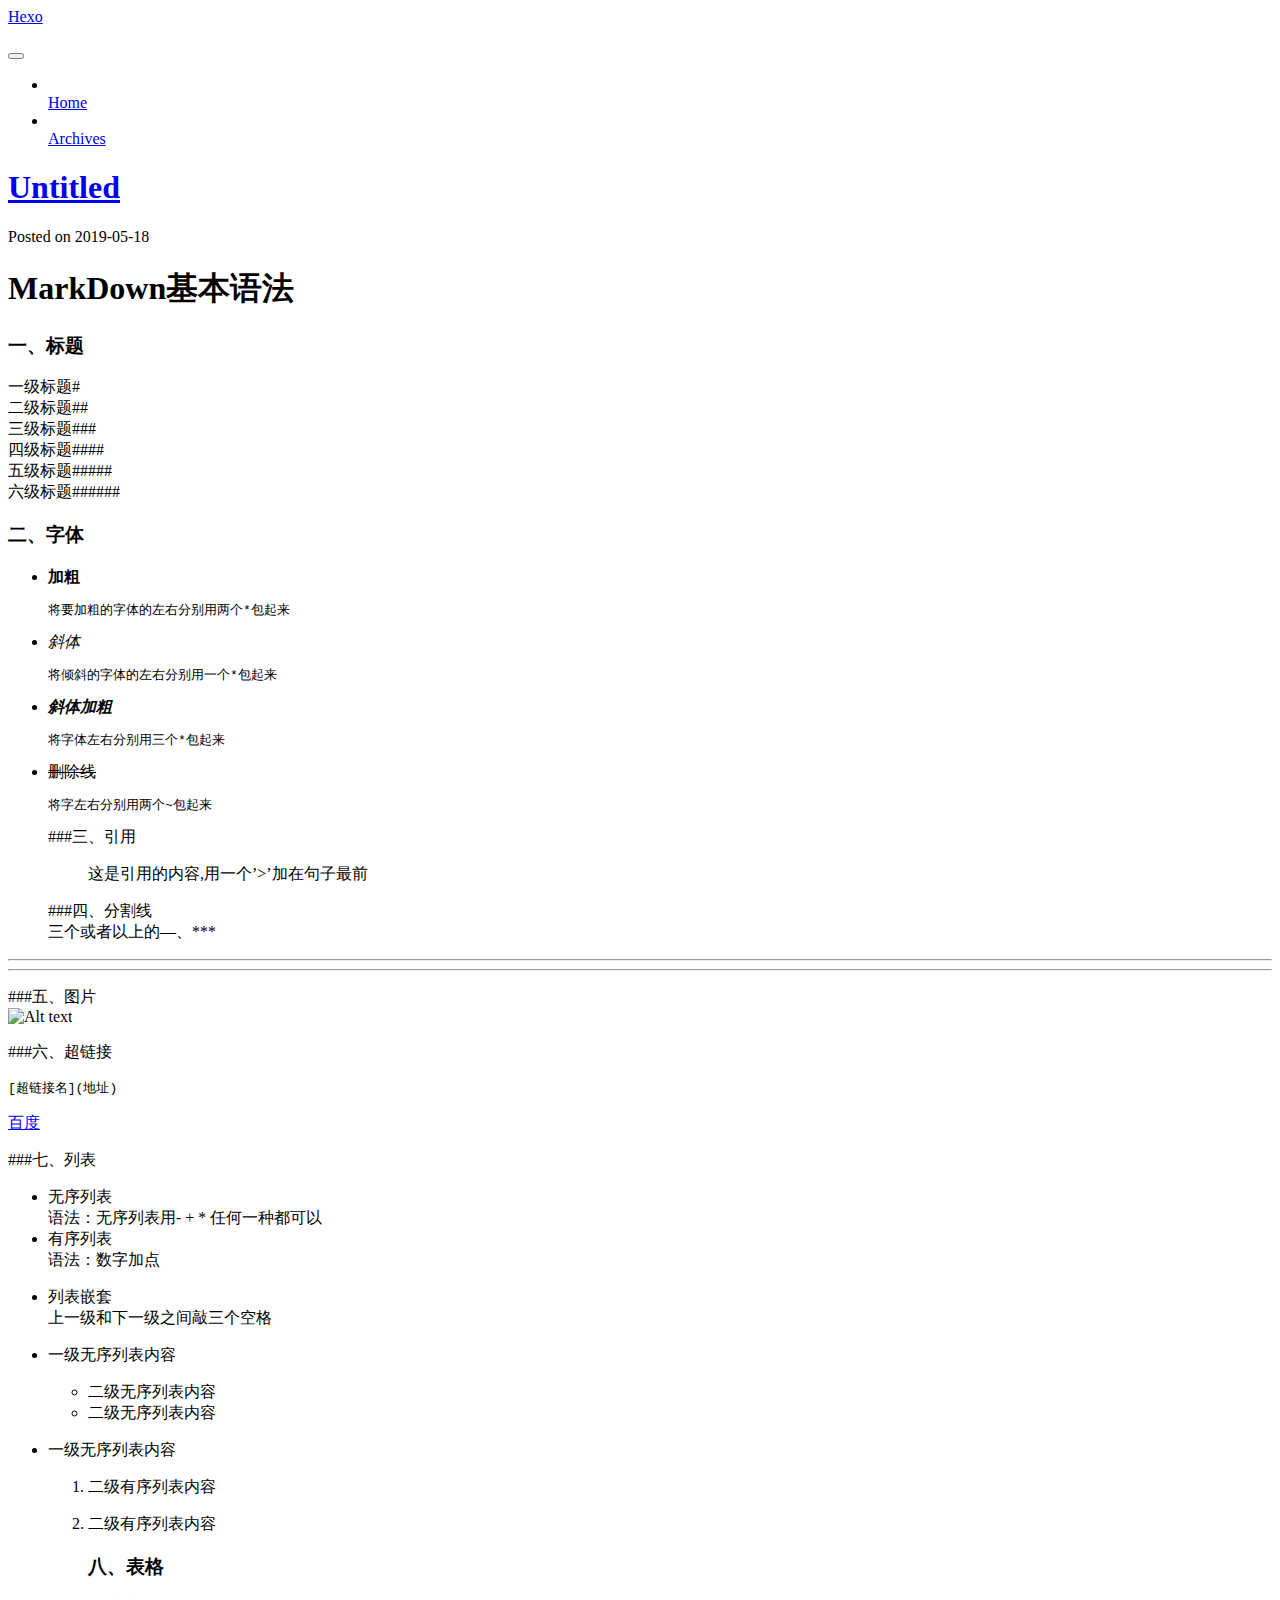
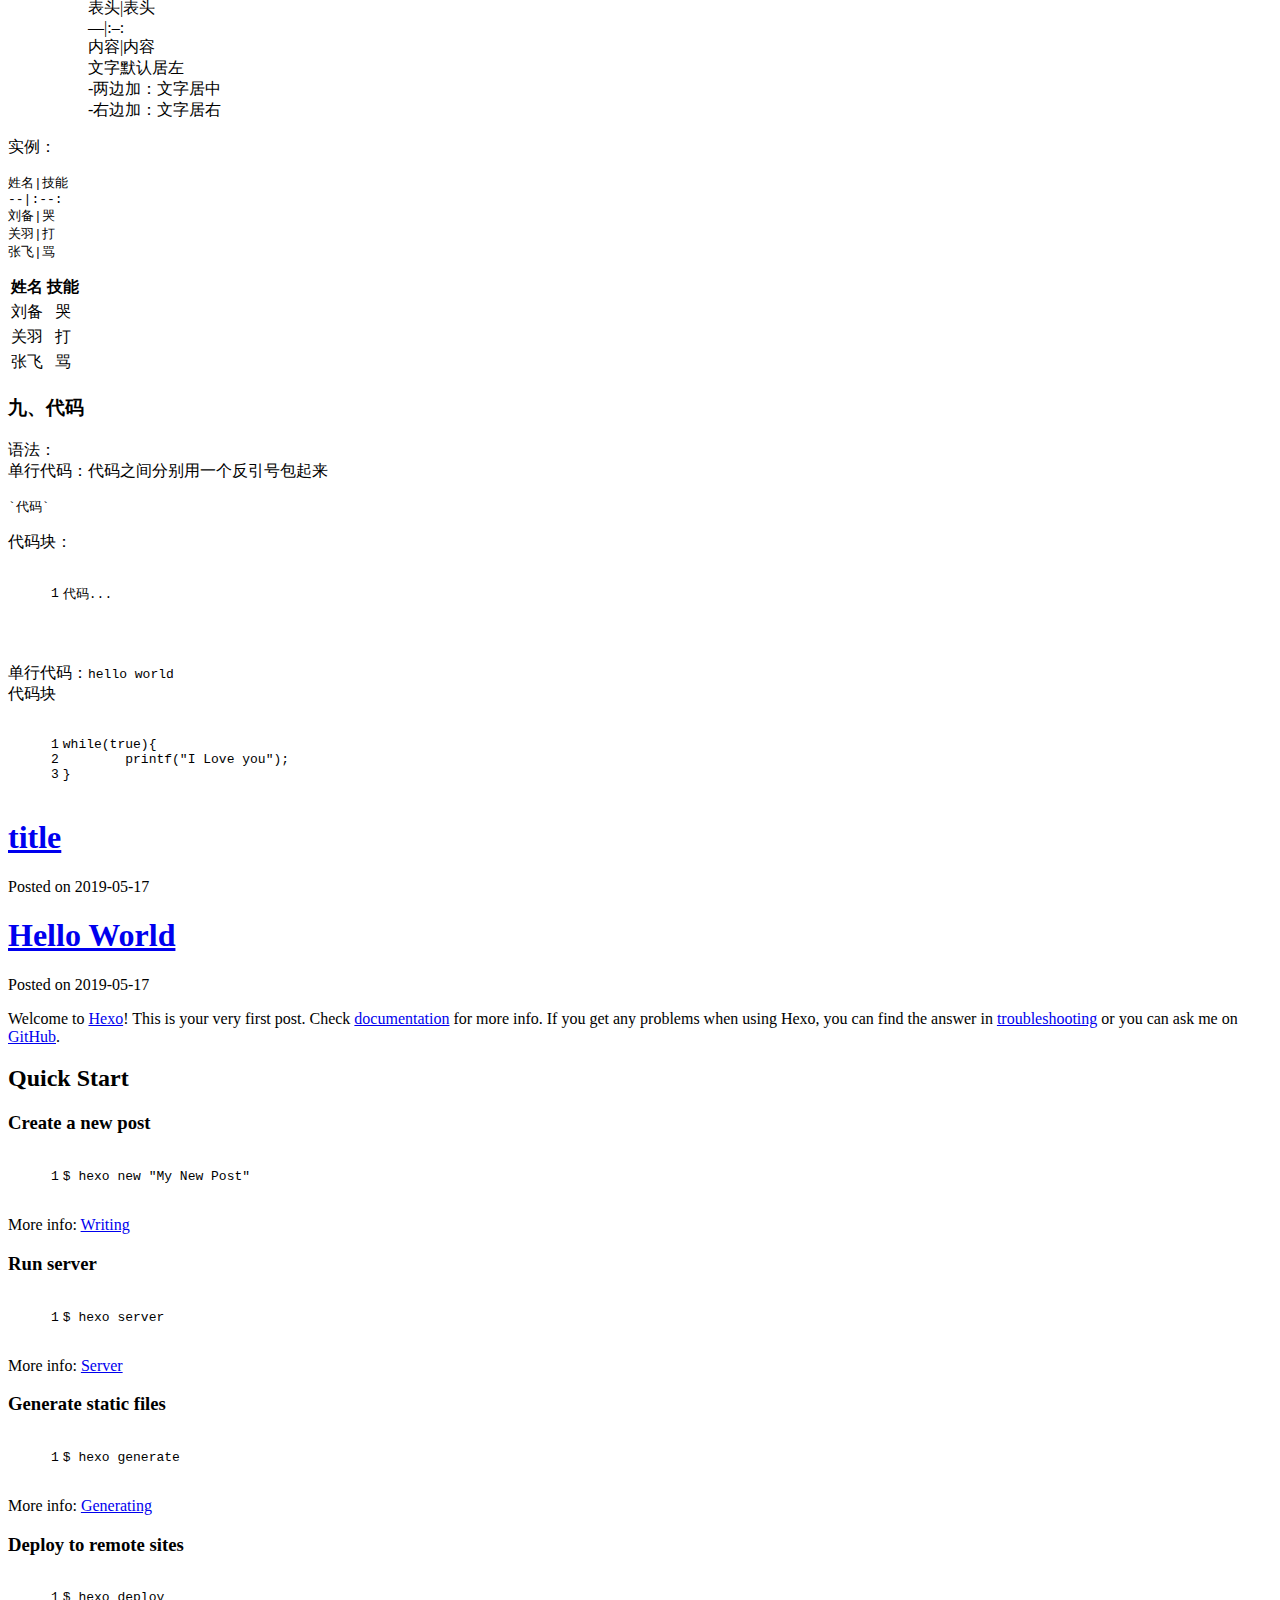
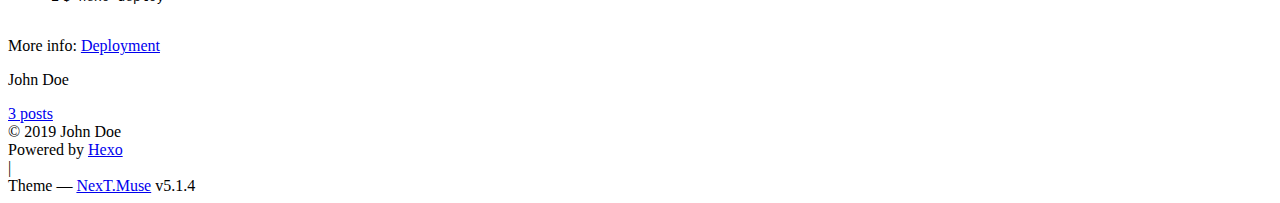
==== commit 3be3e157: "Site updated: 2019-05-18 15:17:39" ====
--- a/index.html
+++ b/index.html
@@ -1,466 +1,932 @@
 <!DOCTYPE html>
-<html lang="en">
-
-<!-- Head tag -->
+
+
+
+  
+
+
+<html class="theme-next muse use-motion" lang>
 <head><meta name="generator" content="Hexo 3.8.0">
-    <meta charset="utf-8">
-    <meta http-equiv="X-UA-Compatible" content="IE=edge">
-    <meta name="google-site-verification" content="xBT4GhYoi5qRD5tr338pgPM5OWHHIDR6mNg1a3euekI">
-    <meta name="viewport" content="width=device-width, initial-scale=1">
-    <meta name="description" content>
-    <meta name="keyword" content>
-    <link rel="shortcut icon" href="/img/ironman-draw.png">
-    <!-- Place this tag in your head or just before your close body tag. -->
-    <script async defer src="https://buttons.github.io/buttons.js"></script>
-    <title>
-        
-          
-        
-    </title>
-
-    <link rel="canonical" href="http://yoursite.com/">
-
-    <!-- Bootstrap Core CSS -->
-    <link rel="stylesheet" href="/css/bootstrap.min.css">
-
-    <!-- Custom CSS --> 
-    <link rel="stylesheet" href="/css/beantech.min.css">
-    
-    <!-- Pygments Highlight CSS -->
-    <link rel="stylesheet" href="/css/highlight.css">
-
-    <link rel="stylesheet" href="/css/widget.css">
-
-    <link rel="stylesheet" href="/css/rocket.css">
-
-    <link rel="stylesheet" href="/css/signature.css">
-
-    <link rel="stylesheet" href="/css/toc.css">
-
-    <!-- Custom Fonts -->
-    <!-- <link href="https://maxcdn.bootstrapcdn.com/font-awesome/4.3.0/css/font-awesome.min.css" rel="stylesheet" type="text/css"> -->
-    <!-- Hux change font-awesome CDN to qiniu -->
-    <link href="https://cdn.staticfile.org/font-awesome/4.5.0/css/font-awesome.min.css" rel="stylesheet" type="text/css">
-
-
-    <!-- Hux Delete, sad but pending in China
-    <link href='http://fonts.googleapis.com/css?family=Lora:400,700,400italic,700italic' rel='stylesheet' type='text/css'>
-    <link href='http://fonts.googleapis.com/css?family=Open+Sans:300italic,400italic,600italic,700italic,800italic,400,300,600,700,800' rel='stylesheet' type='text/
-    css'>
-    -->
-
-
-    <!-- HTML5 Shim and Respond.js IE8 support of HTML5 elements and media queries -->
-    <!-- WARNING: Respond.js doesn't work if you view the page via file:// -->
-    <!--[if lt IE 9]>
-        <script src="https://oss.maxcdn.com/libs/html5shiv/3.7.0/html5shiv.js"></script>
-        <script src="https://oss.maxcdn.com/libs/respond.js/1.4.2/respond.min.js"></script>
-    <![endif]-->
-
-    <!-- ga & ba script hoook -->
-    <script></script>
+  <meta charset="UTF-8">
+<meta http-equiv="X-UA-Compatible" content="IE=edge">
+<meta name="viewport" content="width=device-width, initial-scale=1, maximum-scale=1">
+<meta name="theme-color" content="#222">
+
+
+
+
+
+
+
+
+
+<meta http-equiv="Cache-Control" content="no-transform">
+<meta http-equiv="Cache-Control" content="no-siteapp">
+
+
+
+
+
+
+
+
+
+
+
+
+
+
+
+
+  
+  
+  <link href="/lib/fancybox/source/jquery.fancybox.css?v=2.1.5" rel="stylesheet" type="text/css">
+
+
+
+
+
+
+
+<link href="/lib/font-awesome/css/font-awesome.min.css?v=4.6.2" rel="stylesheet" type="text/css">
+
+<link href="/css/main.css?v=5.1.4" rel="stylesheet" type="text/css">
+
+
+  <link rel="apple-touch-icon" sizes="180x180" href="/images/apple-touch-icon-next.png?v=5.1.4">
+
+
+  <link rel="icon" type="image/png" sizes="32x32" href="/images/favicon-32x32-next.png?v=5.1.4">
+
+
+  <link rel="icon" type="image/png" sizes="16x16" href="/images/favicon-16x16-next.png?v=5.1.4">
+
+
+  <link rel="mask-icon" href="/images/logo.svg?v=5.1.4" color="#222">
+
+
+
+
+
+  <meta name="keywords" content="Hexo, NexT">
+
+
+
+
+
+
+
+
+
+
+<meta property="og:type" content="website">
+<meta property="og:title" content="Hexo">
+<meta property="og:url" content="http://yoursite.com/index.html">
+<meta property="og:site_name" content="Hexo">
+<meta property="og:locale" content="default">
+<meta name="twitter:card" content="summary">
+<meta name="twitter:title" content="Hexo">
+
+
+
+<script type="text/javascript" id="hexo.configurations">
+  var NexT = window.NexT || {};
+  var CONFIG = {
+    root: '/',
+    scheme: 'Muse',
+    version: '5.1.4',
+    sidebar: {"position":"left","display":"post","offset":12,"b2t":false,"scrollpercent":false,"onmobile":false},
+    fancybox: true,
+    tabs: true,
+    motion: {"enable":true,"async":false,"transition":{"post_block":"fadeIn","post_header":"slideDownIn","post_body":"slideDownIn","coll_header":"slideLeftIn","sidebar":"slideUpIn"}},
+    duoshuo: {
+      userId: '0',
+      author: 'Author'
+    },
+    algolia: {
+      applicationID: '',
+      apiKey: '',
+      indexName: '',
+      hits: {"per_page":10},
+      labels: {"input_placeholder":"Search for Posts","hits_empty":"We didn't find any results for the search: ${query}","hits_stats":"${hits} results found in ${time} ms"}
+    }
+  };
+</script>
+
+
+
+  <link rel="canonical" href="http://yoursite.com/">
+
+
+
+
+
+  <title>Hexo</title>
+  
+
+
+
+
+
+
+
+
 </head>
 
-
-<!-- hack iOS CSS :active style -->
-<body ontouchstart="">
-	<!-- Modified by Yu-Hsuan Yen -->
-<!-- Post Header -->
-<style type="text/css">
-    header.intro-header{
-        
-            background-image: url('/undefined') 
-            /*config*/
-        
-    }
-    
-</style>
-
-<header class="intro-header">
-    <!-- Signature -->
-    <div id="signature">
-        <div class="container">
-            <div class="row">
-                <div class="col-lg-8 col-lg-offset-2 col-md-10 col-md-offset-1">
+<body itemscope itemtype="http://schema.org/WebPage" lang="default">
+
+  
+  
+    
+  
+
+  <div class="container sidebar-position-left 
+  page-home">
+    <div class="headband"></div>
+
+    <header id="header" class="header" itemscope itemtype="http://schema.org/WPHeader">
+      <div class="header-inner"><div class="site-brand-wrapper">
+  <div class="site-meta ">
+    
+
+    <div class="custom-logo-site-title">
+      <a href="/" class="brand" rel="start">
+        <span class="logo-line-before"><i></i></span>
+        <span class="site-title">Hexo</span>
+        <span class="logo-line-after"><i></i></span>
+      </a>
+    </div>
+      
+        <p class="site-subtitle"></p>
+      
+  </div>
+
+  <div class="site-nav-toggle">
+    <button>
+      <span class="btn-bar"></span>
+      <span class="btn-bar"></span>
+      <span class="btn-bar"></span>
+    </button>
+  </div>
+</div>
+
+<nav class="site-nav">
+  
+
+  
+    <ul id="menu" class="menu">
+      
+        
+        <li class="menu-item menu-item-home">
+          <a href="/" rel="section">
+            
+              <i class="menu-item-icon fa fa-fw fa-home"></i> <br>
+            
+            Home
+          </a>
+        </li>
+      
+        
+        <li class="menu-item menu-item-archives">
+          <a href="/archives/" rel="section">
+            
+              <i class="menu-item-icon fa fa-fw fa-archive"></i> <br>
+            
+            Archives
+          </a>
+        </li>
+      
+
+      
+    </ul>
+  
+
+  
+</nav>
+
+
+
+ </div>
+    </header>
+
+    <main id="main" class="main">
+      <div class="main-inner">
+        <div class="content-wrap">
+          <div id="content" class="content">
+            
+  <section id="posts" class="posts-expand">
+    
+      
+
+  
+
+  
+  
+  
+
+  <article class="post post-type-normal" itemscope itemtype="http://schema.org/Article">
+  
+  
+  
+  <div class="post-block">
+    <link itemprop="mainEntityOfPage" href="http://yoursite.com/2019/05/18/知乎/">
+
+    <span hidden itemprop="author" itemscope itemtype="http://schema.org/Person">
+      <meta itemprop="name" content="John Doe">
+      <meta itemprop="description" content>
+      <meta itemprop="image" content="/images/avatar.gif">
+    </span>
+
+    <span hidden itemprop="publisher" itemscope itemtype="http://schema.org/Organization">
+      <meta itemprop="name" content="Hexo">
+    </span>
+
+    
+      <header class="post-header">
+
+        
+        
+          <h1 class="post-title" itemprop="name headline">
                 
-                    <div class="site-heading">
-                        <h1>Hexo</h1>
-                        <!--<hr class="small">-->
-                        <span class="subheading"></span>
-                    </div>
+                <a class="post-title-link" href="/2019/05/18/知乎/" itemprop="url">Untitled</a></h1>
+        
+
+        <div class="post-meta">
+          <span class="post-time">
+            
+              <span class="post-meta-item-icon">
+                <i class="fa fa-calendar-o"></i>
+              </span>
+              
+                <span class="post-meta-item-text">Posted on</span>
+              
+              <time title="Post created" itemprop="dateCreated datePublished" datetime="2019-05-18T11:54:04+08:00">
+                2019-05-18
+              </time>
+            
+
+            
+
+            
+          </span>
+
+          
+
+          
+            
+          
+
+          
+          
+
+          
+
+          
+
+          
+
+        </div>
+      </header>
+    
+
+    
+    
+    
+    <div class="post-body" itemprop="articleBody">
+
+      
+      
+
+      
+        
+          
+            <h1 id="MarkDown基本语法"><a href="#MarkDown基本语法" class="headerlink" title="MarkDown基本语法"></a>MarkDown基本语法</h1><h3 id="一、标题"><a href="#一、标题" class="headerlink" title="一、标题"></a>一、标题</h3><p>  一级标题#<br>  二级标题##<br>  三级标题###<br>  四级标题####<br>  五级标题#####<br>  六级标题######</p>
+<h3 id="二、字体"><a href="#二、字体" class="headerlink" title="二、字体"></a>二、字体</h3><ul>
+<li><strong>加粗 </strong><pre><code>将要加粗的字体的左右分别用两个*包起来
+</code></pre></li>
+<li><em>斜体</em><pre><code>将倾斜的字体的左右分别用一个*包起来
+</code></pre></li>
+<li><strong><em>斜体加粗</em></strong><pre><code>将字体左右分别用三个*包起来
+</code></pre></li>
+<li><del>删除线</del><pre><code>将字左右分别用两个~包起来
+</code></pre>###三、引用<blockquote>
+<p>这是引用的内容,用一个’&gt;’加在句子最前</p>
+</blockquote>
+###四、分割线<br>三个或者以上的—、***</li>
+</ul>
+<hr>
+<hr>
+<p>###五、图片<br><img src="./006r9iaMgy1fx2t1w0yvhj334i34iu15.jpg" alt="Alt text"></p>
+<p>###六、超链接</p>
+<pre><code>[超链接名](地址)
+</code></pre><p><a href="http://www.baidu.com" target="_blank" rel="noopener">百度</a></p>
+<p>###七、列表</p>
+<ul>
+<li>无序列表<br>语法：无序列表用- + * 任何一种都可以</li>
+<li>有序列表<br>语法：数字加点</li>
+</ul>
+<ul>
+<li><p>列表嵌套<br>上一级和下一级之间敲三个空格</p>
+</li>
+<li><p>一级无序列表内容</p>
+<ul>
+<li>二级无序列表内容</li>
+<li>二级无序列表内容</li>
+</ul>
+</li>
+</ul>
+<ul>
+<li><p>一级无序列表内容</p>
+<ol>
+<li>二级有序列表内容</li>
+<li><p>二级有序列表内容     </p>
+<h3 id="八、表格"><a href="#八、表格" class="headerlink" title="八、表格"></a>八、表格</h3><p>表头|表头<br>—|:–:<br>内容|内容<br>文字默认居左<br>-两边加：文字居中<br>-右边加：文字居右</p>
+</li>
+</ol>
+</li>
+</ul>
+<p>实例：</p>
+<pre><code>姓名|技能
+--|:--:
+刘备|哭
+关羽|打
+张飞|骂
+</code></pre><table>
+<thead>
+<tr>
+<th>姓名</th>
+<th style="text-align:center">技能</th>
+</tr>
+</thead>
+<tbody>
+<tr>
+<td>刘备</td>
+<td style="text-align:center">哭</td>
+</tr>
+<tr>
+<td>关羽</td>
+<td style="text-align:center">打</td>
+</tr>
+<tr>
+<td>张飞</td>
+<td style="text-align:center">骂</td>
+</tr>
+</tbody>
+</table>
+<h3 id="九、代码"><a href="#九、代码" class="headerlink" title="九、代码"></a>九、代码</h3><p>语法：<br>单行代码：代码之间分别用一个反引号包起来</p>
+<pre><code>`代码`
+</code></pre><p>代码块：</p>
+<pre><code><figure class="highlight plain"><table><tr><td class="gutter"><pre><span class="line">1</span><br></pre></td><td class="code"><pre><span class="line">代码...</span><br></pre></td></tr></table></figure>
+</code></pre><p>单行代码：<code>hello world</code><br>代码块<br><figure class="highlight plain"><table><tr><td class="gutter"><pre><span class="line">1</span><br><span class="line">2</span><br><span class="line">3</span><br></pre></td><td class="code"><pre><span class="line">while(true)&#123;</span><br><span class="line">	printf(&quot;I Love you&quot;);</span><br><span class="line">&#125;</span><br></pre></td></tr></table></figure></p>
+
+          
+        
+      
+    </div>
+    
+    
+    
+
+    
+
+    
+
+    
+
+    <footer class="post-footer">
+      
+
+      
+
+      
+
+      
+      
+        <div class="post-eof"></div>
+      
+    </footer>
+  </div>
+  
+  
+  
+  </article>
+
+
+    
+      
+
+  
+
+  
+  
+  
+
+  <article class="post post-type-normal" itemscope itemtype="http://schema.org/Article">
+  
+  
+  
+  <div class="post-block">
+    <link itemprop="mainEntityOfPage" href="http://yoursite.com/2019/05/17/title/">
+
+    <span hidden itemprop="author" itemscope itemtype="http://schema.org/Person">
+      <meta itemprop="name" content="John Doe">
+      <meta itemprop="description" content>
+      <meta itemprop="image" content="/images/avatar.gif">
+    </span>
+
+    <span hidden itemprop="publisher" itemscope itemtype="http://schema.org/Organization">
+      <meta itemprop="name" content="Hexo">
+    </span>
+
+    
+      <header class="post-header">
+
+        
+        
+          <h1 class="post-title" itemprop="name headline">
                 
-
-
-                </div>
-            </div>
+                <a class="post-title-link" href="/2019/05/17/title/" itemprop="url">title</a></h1>
+        
+
+        <div class="post-meta">
+          <span class="post-time">
+            
+              <span class="post-meta-item-icon">
+                <i class="fa fa-calendar-o"></i>
+              </span>
+              
+                <span class="post-meta-item-text">Posted on</span>
+              
+              <time title="Post created" itemprop="dateCreated datePublished" datetime="2019-05-17T23:35:56+08:00">
+                2019-05-17
+              </time>
+            
+
+            
+
+            
+          </span>
+
+          
+
+          
+            
+          
+
+          
+          
+
+          
+
+          
+
+          
+
         </div>
+      </header>
+    
+
+    
+    
+    
+    <div class="post-body" itemprop="articleBody">
+
+      
+      
+
+      
+        
+          
+            
+          
+        
+      
     </div>
-</header>
+    
+    
+    
+
+    
+
+    
+
+    
+
+    <footer class="post-footer">
+      
+
+      
+
+      
+
+      
+      
+        <div class="post-eof"></div>
+      
+    </footer>
+  </div>
+  
+  
+  
+  </article>
+
+
+    
+      
+
+  
+
+  
+  
+  
+
+  <article class="post post-type-normal" itemscope itemtype="http://schema.org/Article">
+  
+  
+  
+  <div class="post-block">
+    <link itemprop="mainEntityOfPage" href="http://yoursite.com/2019/05/17/hello-world/">
+
+    <span hidden itemprop="author" itemscope itemtype="http://schema.org/Person">
+      <meta itemprop="name" content="John Doe">
+      <meta itemprop="description" content>
+      <meta itemprop="image" content="/images/avatar.gif">
+    </span>
+
+    <span hidden itemprop="publisher" itemscope itemtype="http://schema.org/Organization">
+      <meta itemprop="name" content="Hexo">
+    </span>
+
+    
+      <header class="post-header">
+
+        
+        
+          <h1 class="post-title" itemprop="name headline">
+                
+                <a class="post-title-link" href="/2019/05/17/hello-world/" itemprop="url">Hello World</a></h1>
+        
+
+        <div class="post-meta">
+          <span class="post-time">
+            
+              <span class="post-meta-item-icon">
+                <i class="fa fa-calendar-o"></i>
+              </span>
+              
+                <span class="post-meta-item-text">Posted on</span>
+              
+              <time title="Post created" itemprop="dateCreated datePublished" datetime="2019-05-17T11:13:27+08:00">
+                2019-05-17
+              </time>
+            
+
+            
+
+            
+          </span>
+
+          
+
+          
+            
+          
+
+          
+          
+
+          
+
+          
+
+          
+
+        </div>
+      </header>
+    
+
+    
+    
+    
+    <div class="post-body" itemprop="articleBody">
+
+      
+      
+
+      
+        
+          
+            <p>Welcome to <a href="https://hexo.io/" target="_blank" rel="noopener">Hexo</a>! This is your very first post. Check <a href="https://hexo.io/docs/" target="_blank" rel="noopener">documentation</a> for more info. If you get any problems when using Hexo, you can find the answer in <a href="https://hexo.io/docs/troubleshooting.html" target="_blank" rel="noopener">troubleshooting</a> or you can ask me on <a href="https://github.com/hexojs/hexo/issues" target="_blank" rel="noopener">GitHub</a>.</p>
+<h2 id="Quick-Start"><a href="#Quick-Start" class="headerlink" title="Quick Start"></a>Quick Start</h2><h3 id="Create-a-new-post"><a href="#Create-a-new-post" class="headerlink" title="Create a new post"></a>Create a new post</h3><figure class="highlight bash"><table><tr><td class="gutter"><pre><span class="line">1</span><br></pre></td><td class="code"><pre><span class="line">$ hexo new <span class="string">"My New Post"</span></span><br></pre></td></tr></table></figure>
+<p>More info: <a href="https://hexo.io/docs/writing.html" target="_blank" rel="noopener">Writing</a></p>
+<h3 id="Run-server"><a href="#Run-server" class="headerlink" title="Run server"></a>Run server</h3><figure class="highlight bash"><table><tr><td class="gutter"><pre><span class="line">1</span><br></pre></td><td class="code"><pre><span class="line">$ hexo server</span><br></pre></td></tr></table></figure>
+<p>More info: <a href="https://hexo.io/docs/server.html" target="_blank" rel="noopener">Server</a></p>
+<h3 id="Generate-static-files"><a href="#Generate-static-files" class="headerlink" title="Generate static files"></a>Generate static files</h3><figure class="highlight bash"><table><tr><td class="gutter"><pre><span class="line">1</span><br></pre></td><td class="code"><pre><span class="line">$ hexo generate</span><br></pre></td></tr></table></figure>
+<p>More info: <a href="https://hexo.io/docs/generating.html" target="_blank" rel="noopener">Generating</a></p>
+<h3 id="Deploy-to-remote-sites"><a href="#Deploy-to-remote-sites" class="headerlink" title="Deploy to remote sites"></a>Deploy to remote sites</h3><figure class="highlight bash"><table><tr><td class="gutter"><pre><span class="line">1</span><br></pre></td><td class="code"><pre><span class="line">$ hexo deploy</span><br></pre></td></tr></table></figure>
+<p>More info: <a href="https://hexo.io/docs/deployment.html" target="_blank" rel="noopener">Deployment</a></p>
+
+          
+        
+      
+    </div>
+    
+    
+    
+
+    
+
+    
+
+    
+
+    <footer class="post-footer">
+      
+
+      
+
+      
+
+      
+      
+        <div class="post-eof"></div>
+      
+    </footer>
+  </div>
+  
+  
+  
+  </article>
+
+
+    
+  </section>
+
+  
+
+
+          </div>
+          
+
+
+          
+
+        </div>
+        
+          
+  
+  <div class="sidebar-toggle">
+    <div class="sidebar-toggle-line-wrap">
+      <span class="sidebar-toggle-line sidebar-toggle-line-first"></span>
+      <span class="sidebar-toggle-line sidebar-toggle-line-middle"></span>
+      <span class="sidebar-toggle-line sidebar-toggle-line-last"></span>
+    </div>
+  </div>
+
+  <aside id="sidebar" class="sidebar">
+    
+    <div class="sidebar-inner">
+
+      
+
+      
+
+      <section class="site-overview-wrap sidebar-panel sidebar-panel-active">
+        <div class="site-overview">
+          <div class="site-author motion-element" itemprop="author" itemscope itemtype="http://schema.org/Person">
+            
+              <p class="site-author-name" itemprop="name">John Doe</p>
+              <p class="site-description motion-element" itemprop="description"></p>
+          </div>
+
+          <nav class="site-state motion-element">
+
+            
+              <div class="site-state-item site-state-posts">
+              
+                <a href="/archives/">
+              
+                  <span class="site-state-item-count">3</span>
+                  <span class="site-state-item-name">posts</span>
+                </a>
+              </div>
+            
+
+            
+
+            
+
+          </nav>
+
+          
+
+          
+
+          
+          
+
+          
+          
+
+          
+
+        </div>
+      </section>
+
+      
+
+      
+
+    </div>
+  </aside>
+
+
+        
+      </div>
+    </main>
+
+    <footer id="footer" class="footer">
+      <div class="footer-inner">
+        <div class="copyright">&copy; <span itemprop="copyrightYear">2019</span>
+  <span class="with-love">
+    <i class="fa fa-user"></i>
+  </span>
+  <span class="author" itemprop="copyrightHolder">John Doe</span>
+
+  
+</div>
+
+
+  <div class="powered-by">Powered by <a class="theme-link" target="_blank" href="https://hexo.io">Hexo</a></div>
+
+
+
+  <span class="post-meta-divider">|</span>
+
+
+
+  <div class="theme-info">Theme &mdash; <a class="theme-link" target="_blank" href="https://github.com/iissnan/hexo-theme-next">NexT.Muse</a> v5.1.4</div>
+
+
+
+
+        
+
+
+
+
+
+
+
+        
+      </div>
+    </footer>
+
+    
+      <div class="back-to-top">
+        <i class="fa fa-arrow-up"></i>
+        
+      </div>
+    
+
+    
+
+  </div>
+
+  
+
+<script type="text/javascript">
+  if (Object.prototype.toString.call(window.Promise) !== '[object Function]') {
+    window.Promise = null;
+  }
+</script>
+
+
+
+
+
+
+
+
+
+  
+
+
+
+
+
+
+
+
+
+
+
+
+  
+  
+    <script type="text/javascript" src="/lib/jquery/index.js?v=2.1.3"></script>
+  
+
+  
+  
+    <script type="text/javascript" src="/lib/fastclick/lib/fastclick.min.js?v=1.0.6"></script>
+  
+
+  
+  
+    <script type="text/javascript" src="/lib/jquery_lazyload/jquery.lazyload.js?v=1.9.7"></script>
+  
+
+  
+  
+    <script type="text/javascript" src="/lib/velocity/velocity.min.js?v=1.2.1"></script>
+  
+
+  
+  
+    <script type="text/javascript" src="/lib/velocity/velocity.ui.min.js?v=1.2.1"></script>
+  
+
+  
+  
+    <script type="text/javascript" src="/lib/fancybox/source/jquery.fancybox.pack.js?v=2.1.5"></script>
+  
+
+
+  
+
+
+  <script type="text/javascript" src="/js/src/utils.js?v=5.1.4"></script>
+
+  <script type="text/javascript" src="/js/src/motion.js?v=5.1.4"></script>
+
+
+
+  
+  
+
+  
+
+  
+
+
+  <script type="text/javascript" src="/js/src/bootstrap.js?v=5.1.4"></script>
+
+
+
+  
+
+
+  
+
+
+
 
 	
-    <!-- Navigation -->
-<nav class="navbar navbar-default navbar-custom navbar-fixed-top">
-    <div class="container-fluid">
-        <!-- Brand and toggle get grouped for better mobile display -->
-        <div class="navbar-header page-scroll">
-            <button type="button" class="navbar-toggle">
-                <span class="sr-only">Toggle navigation</span>
-                <span class="icon-bar"></span>
-                <span class="icon-bar"></span>
-                <span class="icon-bar"></span>
-            </button>
-            <a class="navbar-brand" href="/">Hexo</a>
-        </div>
-
-        <!-- Collect the nav links, forms, and other content for toggling -->
-        <!-- Known Issue, found by Hux:
-            <nav>'s height woule be hold on by its content.
-            so, when navbar scale out, the <nav> will cover tags.
-            also mask any touch event of tags, unfortunately.
-        -->
-        <div id="huxblog_navbar">
-            <div class="navbar-collapse">
-                <ul class="nav navbar-nav navbar-right">
-                    <li>
-                        <a href="/">Home</a>
-                    </li>
-
-                    
-                    
-                </ul>
-            </div>
-        </div>
-        <!-- /.navbar-collapse -->
-    </div>
-    <!-- /.container -->
-</nav>
-<script>
-    // Drop Bootstarp low-performance Navbar
-    // Use customize navbar with high-quality material design animation
-    // in high-perf jank-free CSS3 implementation
-    var $body   = document.body;
-    var $toggle = document.querySelector('.navbar-toggle');
-    var $navbar = document.querySelector('#huxblog_navbar');
-    var $collapse = document.querySelector('.navbar-collapse');
-
-    $toggle.addEventListener('click', handleMagic)
-    function handleMagic(e){
-        if ($navbar.className.indexOf('in') > 0) {
-        // CLOSE
-            $navbar.className = " ";
-            // wait until animation end.
-            setTimeout(function(){
-                // prevent frequently toggle
-                if($navbar.className.indexOf('in') < 0) {
-                    $collapse.style.height = "0px"
-                }
-            },400)
-        }else{
-        // OPEN
-            $collapse.style.height = "auto"
-            $navbar.className += " in";
-        }
-    }
-</script>
-
-
-    <!-- Main Content -->
-    <!-- Main Content -->
-<div class="container">
-    <div class="row">
-        
-
-<!-- USE SIDEBAR -->
-    <!-- Post Container -->
-            <div class="
-                col-lg-8 col-lg-offset-1
-                col-md-8 col-md-offset-1
-                col-sm-12
-                col-xs-12
-                post-container
-            ">
-            
-                <!-- Main Content -->
-
-
-<div class="post-preview">
-
-    <a href="/2019/05/18/知乎/">
-        <h2 class="post-title">
-            知乎
-        </h2>
-        <h3 class="post-subtitle">
-            
-        </h3>
-        <div class="post-content-preview">
-            ...
-        </div>
-    </a>
-    
-        <p class="post-meta">
-            Posted by John Doe on
-            2019-05-18
-        </p>
-    
-
-</div>
-<hr>
-
-<div class="post-preview">
-
-    <a href="/2019/05/17/title/">
-        <h2 class="post-title">
-            title
-        </h2>
-        <h3 class="post-subtitle">
-            
-        </h3>
-        <div class="post-content-preview">
-            ...
-        </div>
-    </a>
-    
-        <p class="post-meta">
-            Posted by John Doe on
-            2019-05-17
-        </p>
-    
-
-</div>
-<hr>
-
-<div class="post-preview">
-
-    <a href="/2019/05/17/hello-world/">
-        <h2 class="post-title">
-            Hello World
-        </h2>
-        <h3 class="post-subtitle">
-            
-        </h3>
-        <div class="post-content-preview">
-            Welcome to Hexo! This is your very first post. Check documentation for more info. If you get any problems when using Hexo, you can find the answer in troubleshooting or you can ask me on GitHub.
-Qu......
-        </div>
-    </a>
-    
-        <p class="post-meta">
-            Posted by John Doe on
-            2019-05-17
-        </p>
-    
-
-</div>
-<hr>
-
-
-
-<!-- Pager -->
-
-<ul class="pager">
-    
-    
-</ul>
-
-
-
-                <!-- 如果开启评论功能 -->
-                
-            </div>
-
-          <!-- Sidebar Container -->
-<div class="
-    col-lg-3 col-lg-offset-0
-    col-md-3 col-md-offset-0
-    col-sm-12
-    col-xs-12
-    sidebar-container
-">
-    
-        <!-- Featured Tags -->
-
-        <hr>
-    
-        <!-- Short About -->
-<section class="visible-md visible-lg">
-    <h5><a href="/about/">ABOUT ME</a></h5>
-    <div class="short-about">
-
-        
-
-        
-
-        <!-- SNS Link -->
-        <ul class="list-inline">
-            
-            
-            
-
-            
-
-            
-
-            
-            
-            
-            
-        </ul>
-    </div>
-</section>
-        <hr>
-    
-        
-  <h5>RECENT POSTS
-  <div class="widget">
-    <ul>
-      
-        <li>
-          <a href="/2019/05/18/知乎/">知乎</a>
-        </li>
-      
-        <li>
-          <a href="/2019/05/17/title/">title</a>
-        </li>
-      
-        <li>
-          <a href="/2019/05/17/hello-world/">Hello World</a>
-        </li>
-      
-    </ul>
-  </div>
-</h5>
-        <hr>
-    
-        <!-- Friends Blog -->
-
-        <hr>
-    
-</div>
-
-        
-    </div>
-</div>
-
-
-    <!-- Footer -->
-    <!-- Footer -->
-<footer>
-    <div class="container">
-        <div class="row">
-            <div class="col-lg-8 col-lg-offset-2 col-md-10 col-md-offset-1">
-                <ul class="list-inline text-center">
-                
-                
-                
-
-                
-
-                
-
-                
-
-                
-
-                </ul>
-                <p class="copyright text-muted">
-                    Copyright &copy; John Doe 2019 
-                    <br>
-                    Theme by <a href="http://huangxuan.me">Hux</a> 
-                    <span style="display: inline-block; margin: 0 5px;">
-                        <i class="fa fa-heart"></i>
-                    </span> 
-                    re-Ported by <a href="http://beantech.org">BeanTech</a> | 
-                    <iframe style="margin-left: 2px; margin-bottom:-5px;" frameborder="0" scrolling="0" width="91px" height="20px" src="https://ghbtns.com/github-btn.html?user=YenYuHsuan&repo=hexo-theme-beantech&type=star&count=true">
-                    </iframe>
-                </p>
-            </div>
-        </div>
-    </div>
-</footer>
-
-<!-- jQuery -->
-<script src="/js/jquery.min.js"></script>
-
-<!-- Bootstrap Core JavaScript -->
-<script src="/js/bootstrap.min.js"></script>
-
-<!-- Custom Theme JavaScript -->
-<script src="/js/hux-blog.min.js"></script>
-
-
-<!-- async load function -->
-<script>
-    function async(u, c) {
-      var d = document, t = 'script',
-          o = d.createElement(t),
-          s = d.getElementsByTagName(t)[0];
-      o.src = u;
-      if (c) { o.addEventListener('load', function (e) { c(null, e); }, false); }
-      s.parentNode.insertBefore(o, s);
-    }
-</script>
-
-<!-- 
-     Because of the native support for backtick-style fenced code blocks 
-     right within the Markdown is landed in Github Pages, 
-     From V1.6, There is no need for Highlight.js, 
-     so Huxblog drops it officially.
-
-     - https://github.com/blog/2100-github-pages-now-faster-and-simpler-with-jekyll-3-0  
-     - https://help.github.com/articles/creating-and-highlighting-code-blocks/    
--->
-<!--
-    <script>
-        async("http://cdn.bootcss.com/highlight.js/8.6/highlight.min.js", function(){
-            hljs.initHighlightingOnLoad();
-        })
-    </script>
-    <link href="http://cdn.bootcss.com/highlight.js/8.6/styles/github.min.css" rel="stylesheet">
--->
-
-
-<!-- jquery.tagcloud.js -->
-<script>
-    // only load tagcloud.js in tag.html
-    if($('#tag_cloud').length !== 0){
-        async("http://yoursite.com/js/jquery.tagcloud.js",function(){
-            $.fn.tagcloud.defaults = {
-                //size: {start: 1, end: 1, unit: 'em'},
-                color: {start: '#bbbbee', end: '#0085a1'},
-            };
-            $('#tag_cloud a').tagcloud();
-        })
-    }
-</script>
-
-<!--fastClick.js -->
-<script>
-    async("https://cdn.bootcss.com/fastclick/1.0.6/fastclick.min.js", function(){
-        var $nav = document.querySelector("nav");
-        if($nav) FastClick.attach($nav);
-    })
-</script>
-
-
-<!-- Google Analytics -->
-
-
-
-
-<!-- Baidu Tongji -->
-
-
-
-
-
-
-	<a id="rocket" href="#top" class=""></a>
-	<script type="text/javascript" src="/js/totop.js?v=1.0.0" async=""></script>
-    <script type="text/javascript" src="/js/toc.js?v=1.0.0" async=""></script>
-<!-- Image to hack wechat -->
-<img src="http://yoursite.com/img/icon_wechat.png" width="0" height="0" />
-<!-- Migrate from head to bottom, no longer block render and still work -->
+
+
+
+
+
+  
+
+
+
+
+
+  
+
+
+
+
+
+
+
+
+
+
+
+
+  
+
+
+
+
+
+  
+
+  
+
+  
+
+  
+  
+
+  
+
+  
+
+  
 
 </body>
-
 </html>
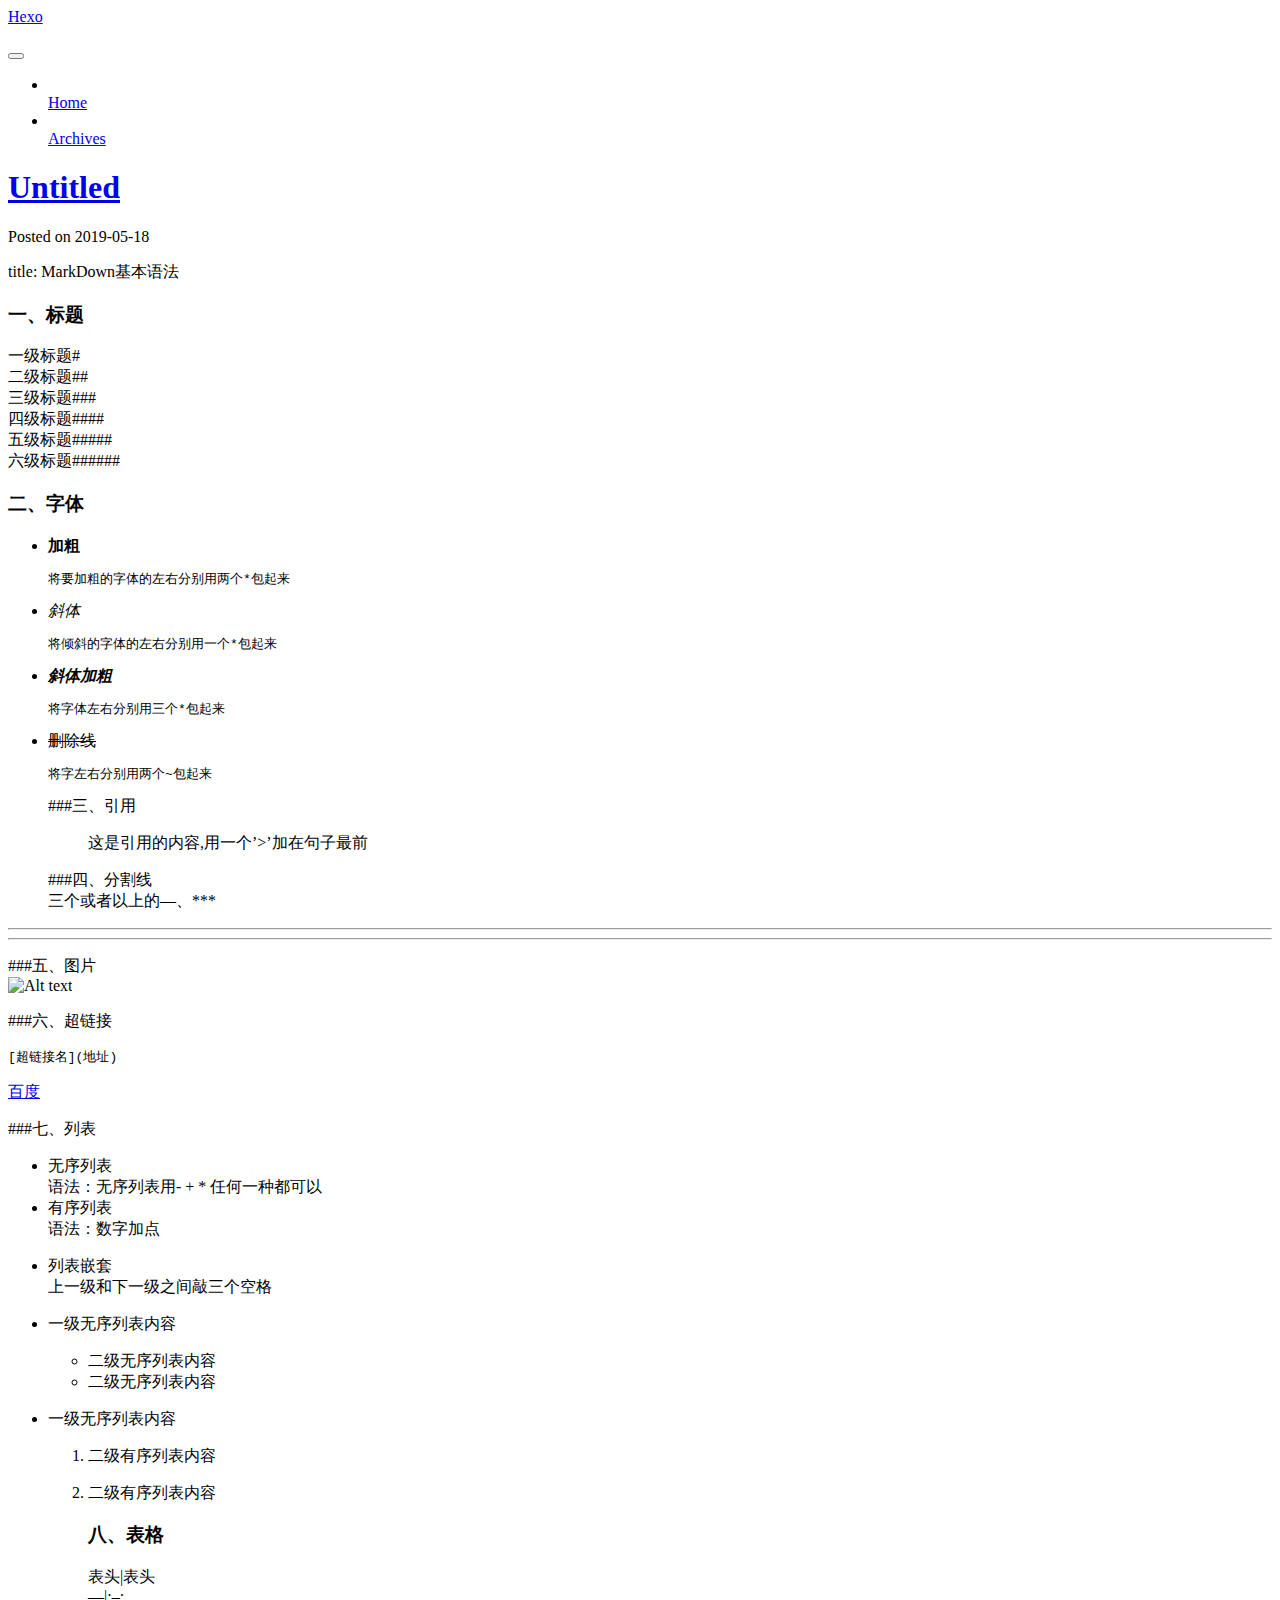
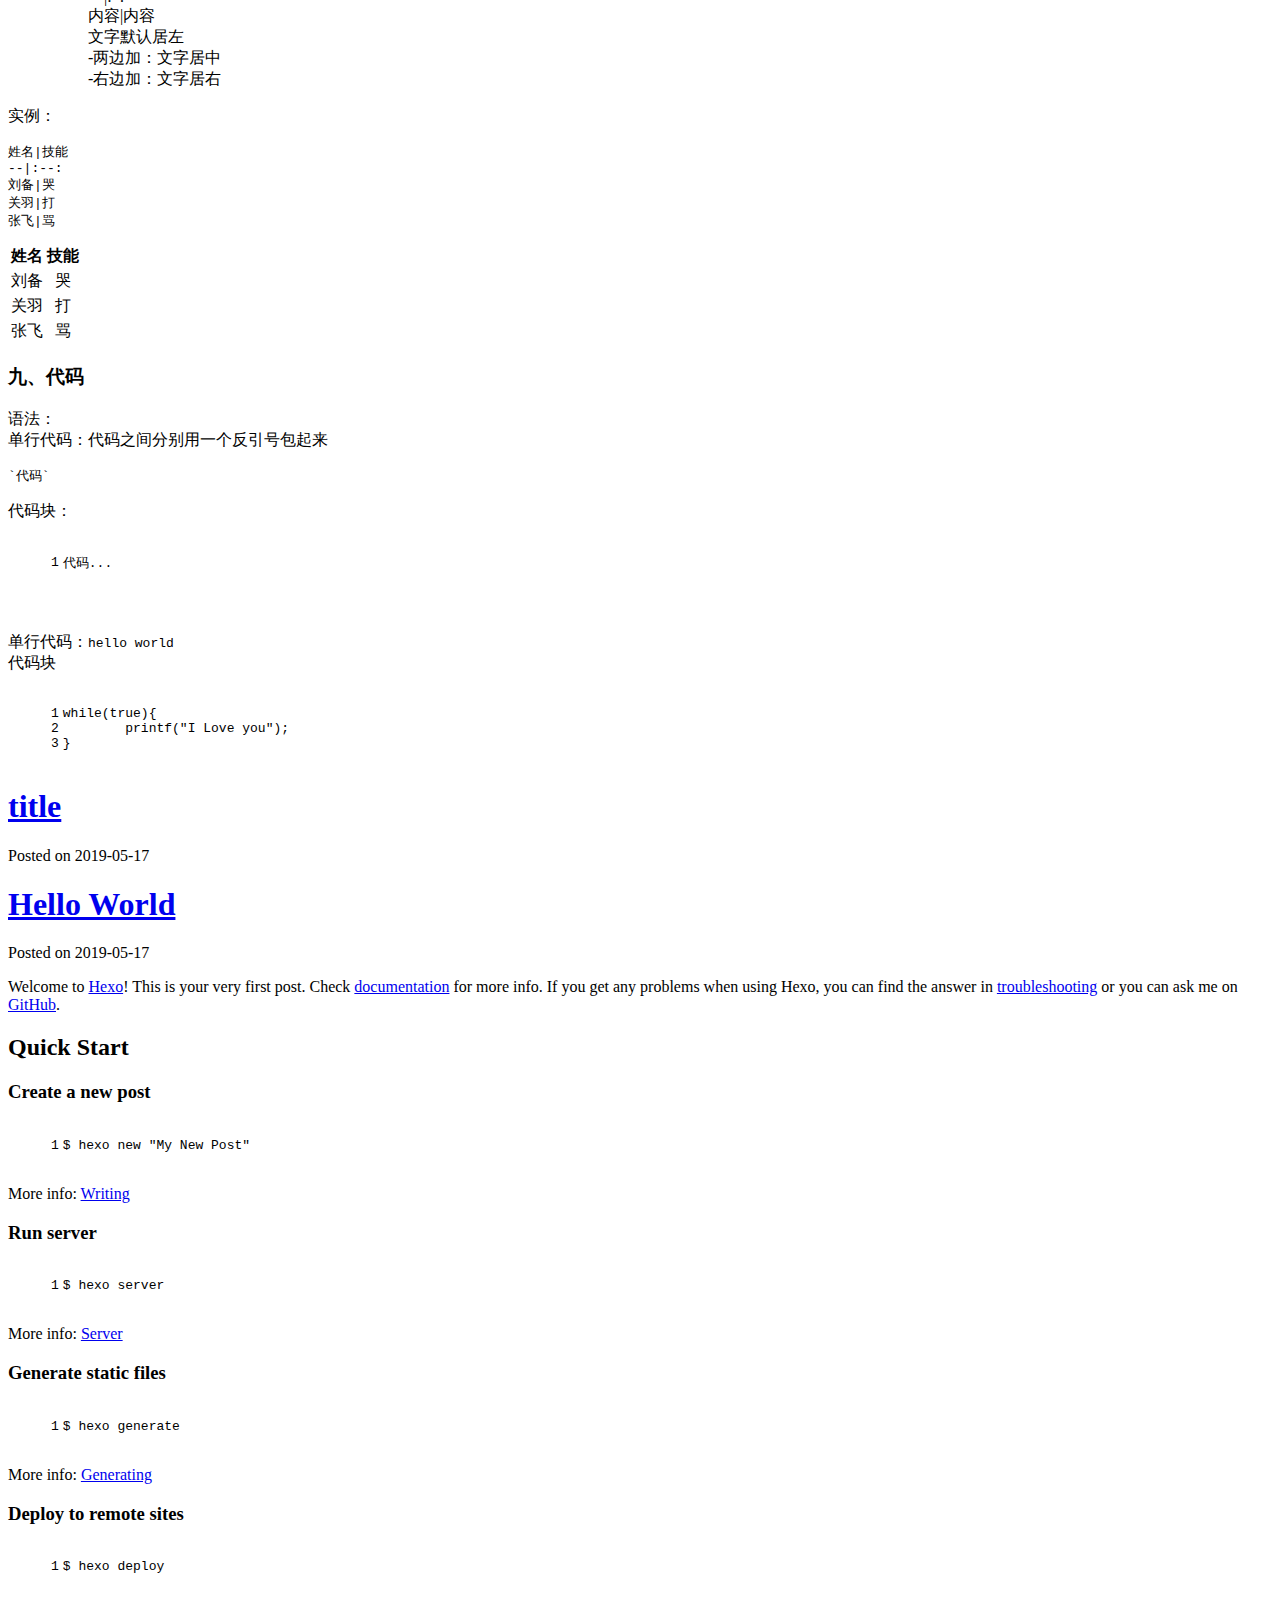
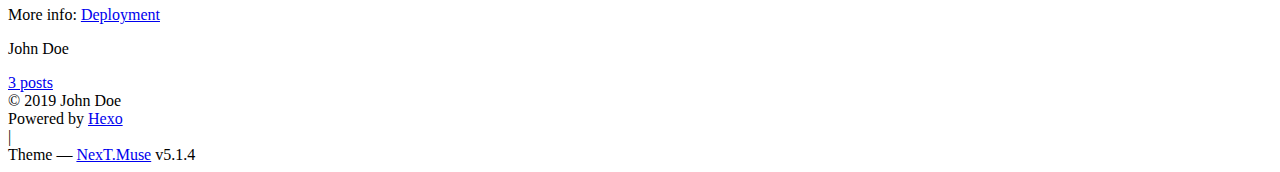
==== commit 543e5e82: "Site updated: 2019-05-18 15:20:19" ====
--- a/index.html
+++ b/index.html
@@ -300,7 +300,8 @@
       
         
           
-            <h1 id="MarkDown基本语法"><a href="#MarkDown基本语法" class="headerlink" title="MarkDown基本语法"></a>MarkDown基本语法</h1><h3 id="一、标题"><a href="#一、标题" class="headerlink" title="一、标题"></a>一、标题</h3><p>  一级标题#<br>  二级标题##<br>  三级标题###<br>  四级标题####<br>  五级标题#####<br>  六级标题######</p>
+            <p>title: MarkDown基本语法</p>
+<h3 id="一、标题"><a href="#一、标题" class="headerlink" title="一、标题"></a>一、标题</h3><p>  一级标题#<br>  二级标题##<br>  三级标题###<br>  四级标题####<br>  五级标题#####<br>  六级标题######</p>
 <h3 id="二、字体"><a href="#二、字体" class="headerlink" title="二、字体"></a>二、字体</h3><ul>
 <li><strong>加粗 </strong><pre><code>将要加粗的字体的左右分别用两个*包起来
 </code></pre></li>
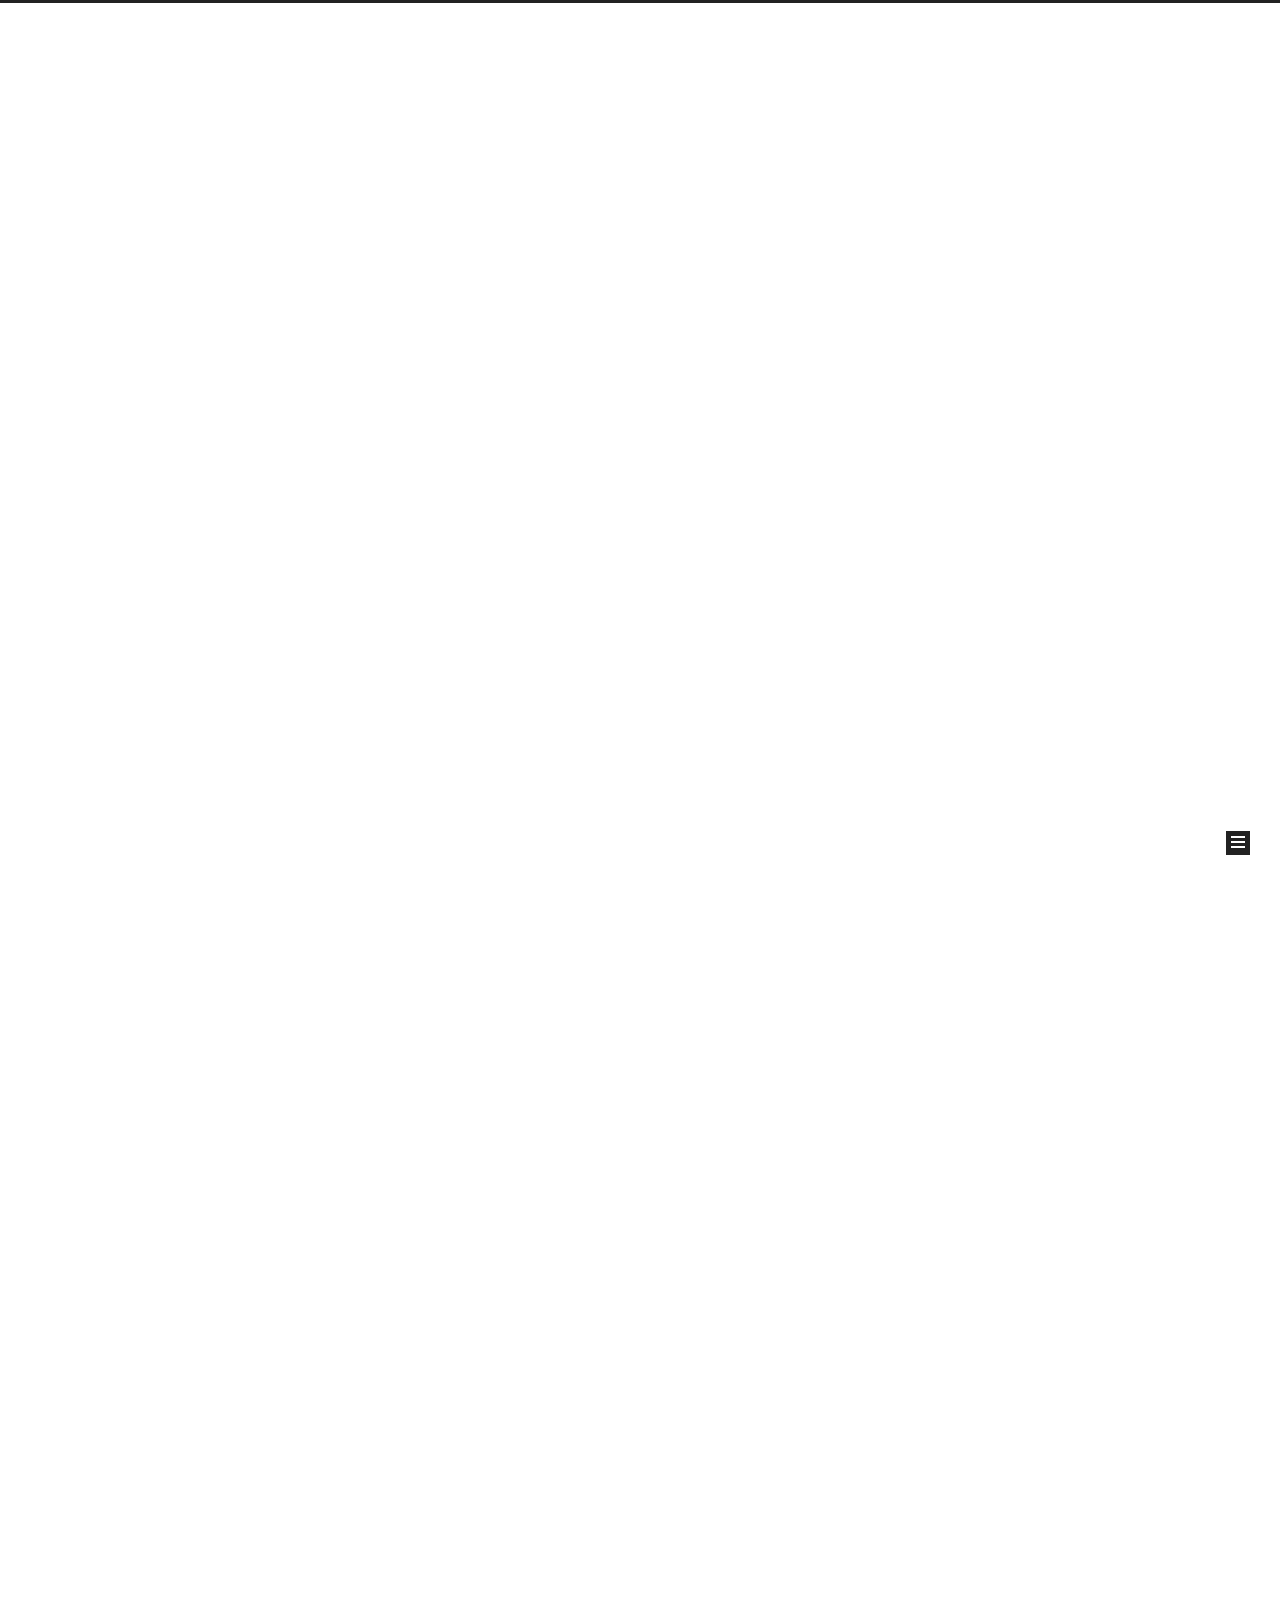
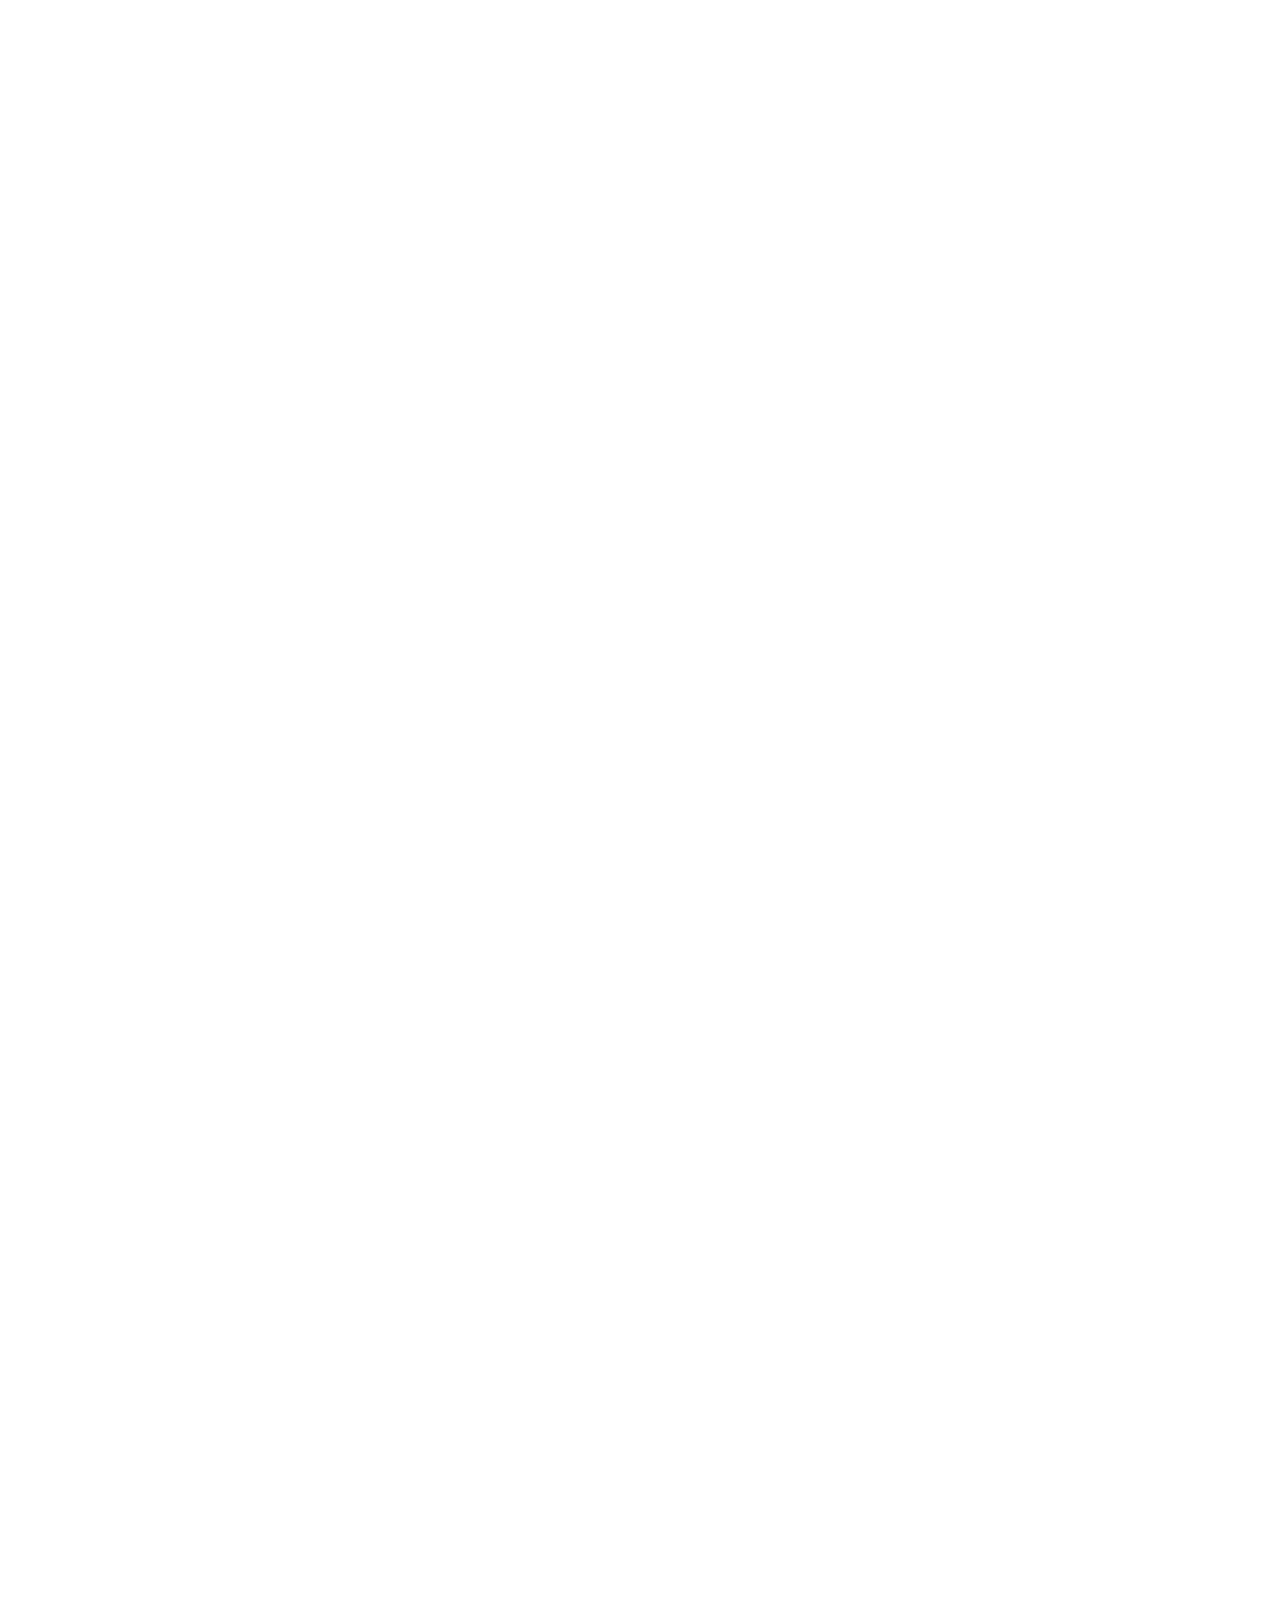
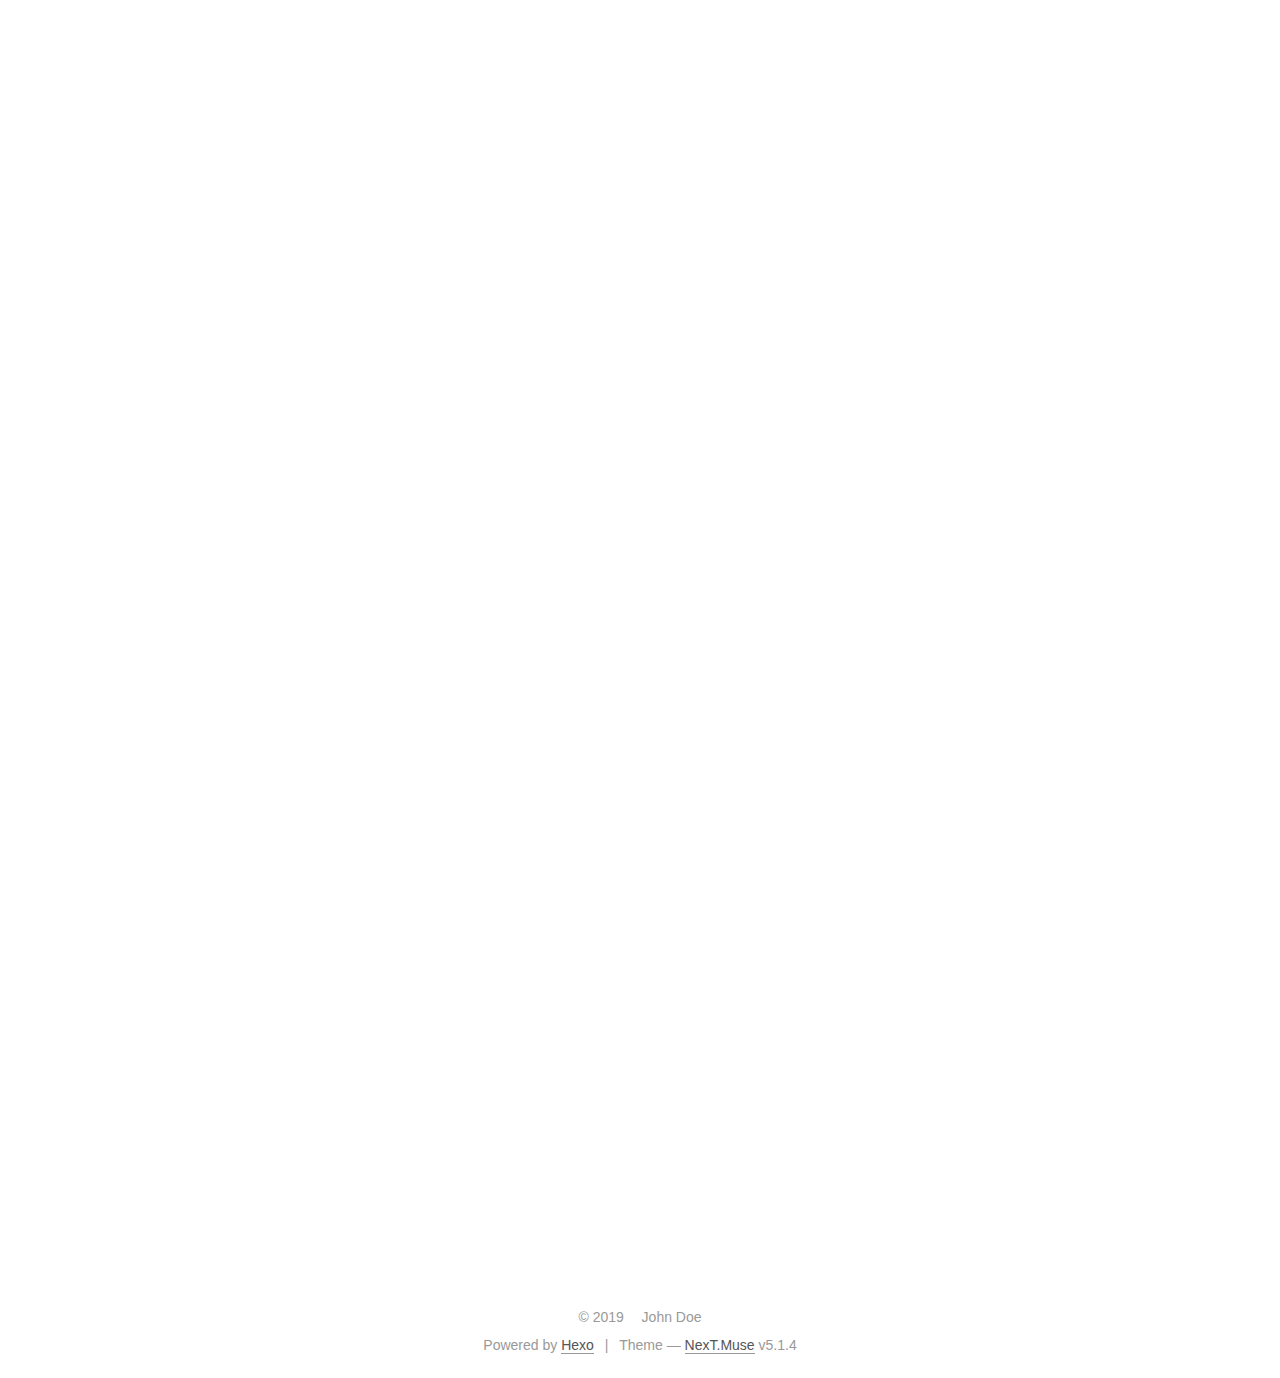
==== commit cc70b320: "Site updated: 2019-05-18 15:56:32" ====
--- a/index.html
+++ b/index.html
@@ -229,7 +229,7 @@
   
   
   <div class="post-block">
-    <link itemprop="mainEntityOfPage" href="http://yoursite.com/2019/05/18/知乎/">
+    <link itemprop="mainEntityOfPage" href="http://yoursite.com/2019/05/18/MarkDown基本语法/">
 
     <span hidden itemprop="author" itemscope itemtype="http://schema.org/Person">
       <meta itemprop="name" content="John Doe">
@@ -248,7 +248,7 @@
         
           <h1 class="post-title" itemprop="name headline">
                 
-                <a class="post-title-link" href="/2019/05/18/知乎/" itemprop="url">Untitled</a></h1>
+                <a class="post-title-link" href="/2019/05/18/MarkDown基本语法/" itemprop="url">MarkDown基本语法</a></h1>
         
 
         <div class="post-meta">
@@ -260,7 +260,7 @@
               
                 <span class="post-meta-item-text">Posted on</span>
               
-              <time title="Post created" itemprop="dateCreated datePublished" datetime="2019-05-18T11:54:04+08:00">
+              <time title="Post created" itemprop="dateCreated datePublished" datetime="2019-05-18T15:23:05+08:00">
                 2019-05-18
               </time>
             
@@ -300,24 +300,28 @@
       
         
           
-            <p>title: MarkDown基本语法</p>
-<h3 id="一、标题"><a href="#一、标题" class="headerlink" title="一、标题"></a>一、标题</h3><p>  一级标题#<br>  二级标题##<br>  三级标题###<br>  四级标题####<br>  五级标题#####<br>  六级标题######</p>
+            <h3 id="一、标题"><a href="#一、标题" class="headerlink" title="一、标题"></a>一、标题</h3><p>  一级标题#<br>  二级标题##<br>  三级标题###<br>  四级标题####<br>  五级标题#####<br>  六级标题######</p>
 <h3 id="二、字体"><a href="#二、字体" class="headerlink" title="二、字体"></a>二、字体</h3><ul>
 <li><strong>加粗 </strong><pre><code>将要加粗的字体的左右分别用两个*包起来
 </code></pre></li>
-<li><em>斜体</em><pre><code>将倾斜的字体的左右分别用一个*包起来
+<li><p><em>斜体</em></p>
+<pre><code>将倾斜的字体的左右分别用一个*包起来
 </code></pre></li>
-<li><strong><em>斜体加粗</em></strong><pre><code>将字体左右分别用三个*包起来
+<li><p><strong><em>斜体加粗</em></strong></p>
+<pre><code>将字体左右分别用三个*包起来
 </code></pre></li>
-<li><del>删除线</del><pre><code>将字左右分别用两个~包起来
-</code></pre>###三、引用<blockquote>
+<li><p><del>删除线</del></p>
+<pre><code>将字左右分别用两个~包起来
+</code></pre><p>###三、引用</p>
+<blockquote>
 <p>这是引用的内容,用一个’&gt;’加在句子最前</p>
 </blockquote>
-###四、分割线<br>三个或者以上的—、***</li>
+<p>###四、分割线<br>三个或者以上的—、***</p>
+</li>
 </ul>
 <hr>
 <hr>
-<p>###五、图片<br><img src="./006r9iaMgy1fx2t1w0yvhj334i34iu15.jpg" alt="Alt text"></p>
+<p>###五、图片<br><img src="F:/git-blog/source/_posts/wallhaven-585162.jpg" alt="Alt text"></p>
 <p>###六、超链接</p>
 <pre><code>[超链接名](地址)
 </code></pre><p><a href="http://www.baidu.com" target="_blank" rel="noopener">百度</a></p>
@@ -427,125 +431,6 @@
   
   
   <div class="post-block">
-    <link itemprop="mainEntityOfPage" href="http://yoursite.com/2019/05/17/title/">
-
-    <span hidden itemprop="author" itemscope itemtype="http://schema.org/Person">
-      <meta itemprop="name" content="John Doe">
-      <meta itemprop="description" content>
-      <meta itemprop="image" content="/images/avatar.gif">
-    </span>
-
-    <span hidden itemprop="publisher" itemscope itemtype="http://schema.org/Organization">
-      <meta itemprop="name" content="Hexo">
-    </span>
-
-    
-      <header class="post-header">
-
-        
-        
-          <h1 class="post-title" itemprop="name headline">
-                
-                <a class="post-title-link" href="/2019/05/17/title/" itemprop="url">title</a></h1>
-        
-
-        <div class="post-meta">
-          <span class="post-time">
-            
-              <span class="post-meta-item-icon">
-                <i class="fa fa-calendar-o"></i>
-              </span>
-              
-                <span class="post-meta-item-text">Posted on</span>
-              
-              <time title="Post created" itemprop="dateCreated datePublished" datetime="2019-05-17T23:35:56+08:00">
-                2019-05-17
-              </time>
-            
-
-            
-
-            
-          </span>
-
-          
-
-          
-            
-          
-
-          
-          
-
-          
-
-          
-
-          
-
-        </div>
-      </header>
-    
-
-    
-    
-    
-    <div class="post-body" itemprop="articleBody">
-
-      
-      
-
-      
-        
-          
-            
-          
-        
-      
-    </div>
-    
-    
-    
-
-    
-
-    
-
-    
-
-    <footer class="post-footer">
-      
-
-      
-
-      
-
-      
-      
-        <div class="post-eof"></div>
-      
-    </footer>
-  </div>
-  
-  
-  
-  </article>
-
-
-    
-      
-
-  
-
-  
-  
-  
-
-  <article class="post post-type-normal" itemscope itemtype="http://schema.org/Article">
-  
-  
-  
-  <div class="post-block">
     <link itemprop="mainEntityOfPage" href="http://yoursite.com/2019/05/17/hello-world/">
 
     <span hidden itemprop="author" itemscope itemtype="http://schema.org/Person">
@@ -707,7 +592,7 @@
               
                 <a href="/archives/">
               
-                  <span class="site-state-item-count">3</span>
+                  <span class="site-state-item-count">2</span>
                   <span class="site-state-item-name">posts</span>
                 </a>
               </div>
--- a/css/main.css
+++ b/css/main.css
@@ -0,0 +1,2662 @@
+/* normalize.css v3.0.2 | MIT License | git.io/normalize */
+html {
+  font-family: sans-serif; /* 1 */
+  -ms-text-size-adjust: 100%; /* 2 */
+  -webkit-text-size-adjust: 100%; /* 2 */
+}
+body {
+  margin: 0;
+}
+article,
+aside,
+details,
+figcaption,
+figure,
+footer,
+header,
+hgroup,
+main,
+menu,
+nav,
+section,
+summary {
+  display: block;
+}
+audio,
+canvas,
+progress,
+video {
+  display: inline-block; /* 1 */
+  vertical-align: baseline; /* 2 */
+}
+audio:not([controls]) {
+  display: none;
+  height: 0;
+}
+[hidden],
+template {
+  display: none;
+}
+a {
+  background-color: transparent;
+}
+a:active,
+a:hover {
+  outline: 0;
+}
+abbr[title] {
+  border-bottom: 1px dotted;
+}
+b,
+strong {
+  font-weight: bold;
+}
+dfn {
+  font-style: italic;
+}
+h1 {
+  font-size: 2em;
+  margin: 0.67em 0;
+}
+mark {
+  background: #ff0;
+  color: #000;
+}
+small {
+  font-size: 80%;
+}
+sub,
+sup {
+  font-size: 75%;
+  line-height: 0;
+  position: relative;
+  vertical-align: baseline;
+}
+sup {
+  top: -0.5em;
+}
+sub {
+  bottom: -0.25em;
+}
+img {
+  border: 0;
+}
+svg:not(:root) {
+  overflow: hidden;
+}
+figure {
+  margin: 1em 40px;
+}
+hr {
+  -moz-box-sizing: content-box;
+  box-sizing: content-box;
+  height: 0;
+}
+pre {
+  overflow: auto;
+}
+code,
+kbd,
+pre,
+samp {
+  font-family: monospace, monospace;
+  font-size: 1em;
+}
+button,
+input,
+optgroup,
+select,
+textarea {
+  color: inherit; /* 1 */
+  font: inherit; /* 2 */
+  margin: 0; /* 3 */
+}
+button {
+  overflow: visible;
+}
+button,
+select {
+  text-transform: none;
+}
+button,
+html input[type="button"],
+input[type="reset"],
+input[type="submit"] {
+  -webkit-appearance: button; /* 2 */
+  cursor: pointer; /* 3 */
+}
+button[disabled],
+html input[disabled] {
+  cursor: default;
+}
+button::-moz-focus-inner,
+input::-moz-focus-inner {
+  border: 0;
+  padding: 0;
+}
+input {
+  line-height: normal;
+}
+input[type="checkbox"],
+input[type="radio"] {
+  box-sizing: border-box; /* 1 */
+  padding: 0; /* 2 */
+}
+input[type="number"]::-webkit-inner-spin-button,
+input[type="number"]::-webkit-outer-spin-button {
+  height: auto;
+}
+input[type="search"] {
+  -webkit-appearance: textfield; /* 1 */
+  -moz-box-sizing: content-box;
+  -webkit-box-sizing: content-box; /* 2 */
+  box-sizing: content-box;
+}
+input[type="search"]::-webkit-search-cancel-button,
+input[type="search"]::-webkit-search-decoration {
+  -webkit-appearance: none;
+}
+fieldset {
+  border: 1px solid #c0c0c0;
+  margin: 0 2px;
+  padding: 0.35em 0.625em 0.75em;
+}
+legend {
+  border: 0; /* 1 */
+  padding: 0; /* 2 */
+}
+textarea {
+  overflow: auto;
+}
+optgroup {
+  font-weight: bold;
+}
+table {
+  border-collapse: collapse;
+  border-spacing: 0;
+}
+td,
+th {
+  padding: 0;
+}
+::selection {
+  background: #262a30;
+  color: #fff;
+}
+body {
+  position: relative;
+  font-family: 'Lato', "PingFang SC", "Microsoft YaHei", sans-serif;
+  font-size: 14px;
+  line-height: 2;
+  color: #555;
+  background: #fff;
+}
+@media (max-width: 767px) {
+  body {
+    padding-right: 0 !important;
+  }
+}
+@media (min-width: 768px) and (max-width: 991px) {
+  body {
+    padding-right: 0 !important;
+  }
+}
+@media (min-width: 1600px) {
+  body {
+    font-size: 16px;
+  }
+}
+h1,
+h2,
+h3,
+h4,
+h5,
+h6 {
+  margin: 0;
+  padding: 0;
+  font-weight: bold;
+  line-height: 1.5;
+  font-family: 'Lato', "PingFang SC", "Microsoft YaHei", sans-serif;
+}
+h2,
+h3,
+h4,
+h5,
+h6 {
+  margin: 20px 0 15px;
+}
+h1 {
+  font-size: 22px;
+}
+@media (max-width: 767px) {
+  h1 {
+    font-size: 18px;
+  }
+}
+h2 {
+  font-size: 20px;
+}
+@media (max-width: 767px) {
+  h2 {
+    font-size: 16px;
+  }
+}
+h3 {
+  font-size: 18px;
+}
+@media (max-width: 767px) {
+  h3 {
+    font-size: 14px;
+  }
+}
+h4 {
+  font-size: 16px;
+}
+@media (max-width: 767px) {
+  h4 {
+    font-size: 12px;
+  }
+}
+h5 {
+  font-size: 14px;
+}
+@media (max-width: 767px) {
+  h5 {
+    font-size: 10px;
+  }
+}
+h6 {
+  font-size: 12px;
+}
+@media (max-width: 767px) {
+  h6 {
+    font-size: 8px;
+  }
+}
+p {
+  margin: 0 0 20px 0;
+}
+a {
+  color: #555;
+  text-decoration: none;
+  outline: none;
+  border-bottom: 1px solid #999;
+  word-wrap: break-word;
+}
+a:hover {
+  color: #222;
+  border-bottom-color: #222;
+}
+blockquote {
+  margin: 0;
+  padding: 0;
+}
+img {
+  display: block;
+  margin: auto;
+  max-width: 100%;
+  height: auto;
+}
+hr {
+  margin: 40px 0;
+  height: 3px;
+  border: none;
+  background-color: #ddd;
+  background-image: repeating-linear-gradient(-45deg, #fff, #fff 4px, transparent 4px, transparent 8px);
+}
+blockquote {
+  padding: 0 15px;
+  color: #666;
+  border-left: 4px solid #ddd;
+}
+blockquote cite::before {
+  content: "-";
+  padding: 0 5px;
+}
+dt {
+  font-weight: 700;
+}
+dd {
+  margin: 0;
+  padding: 0;
+}
+kbd {
+  border: 1px solid #ccc;
+  border-radius: 0.2em;
+  box-shadow: 0.1em 0.1em 0.2em rgba(0,0,0,0.1);
+  background-color: #f9f9f9;
+  font-family: inherit;
+  background-image: -webkit-linear-gradient(top, #eee, #fff, #eee);
+  padding: 0.1em 0.3em;
+  white-space: nowrap;
+}
+.text-left {
+  text-align: left;
+}
+.text-center {
+  text-align: center;
+}
+.text-right {
+  text-align: right;
+}
+.text-justify {
+  text-align: justify;
+}
+.text-nowrap {
+  white-space: nowrap;
+}
+.text-lowercase {
+  text-transform: lowercase;
+}
+.text-uppercase {
+  text-transform: uppercase;
+}
+.text-capitalize {
+  text-transform: capitalize;
+}
+.center-block {
+  display: block;
+  margin-left: auto;
+  margin-right: auto;
+}
+.clearfix:before,
+.clearfix:after {
+  content: " ";
+  display: table;
+}
+.clearfix:after {
+  clear: both;
+}
+.pullquote {
+  width: 45%;
+}
+.pullquote.left {
+  float: left;
+  margin-left: 5px;
+  margin-right: 10px;
+}
+.pullquote.right {
+  float: right;
+  margin-left: 10px;
+  margin-right: 5px;
+}
+.affix.affix.affix {
+  position: fixed;
+}
+.translation {
+  margin-top: -20px;
+  font-size: 14px;
+  color: #999;
+}
+.scrollbar-measure {
+  width: 100px;
+  height: 100px;
+  overflow: scroll;
+  position: absolute;
+  top: -9999px;
+}
+.use-motion .motion-element {
+  opacity: 0;
+}
+table {
+  margin: 20px 0;
+  width: 100%;
+  border-collapse: collapse;
+  border-spacing: 0;
+  border: 1px solid #ddd;
+  font-size: 14px;
+  table-layout: fixed;
+  word-wrap: break-all;
+}
+table>tbody>tr:nth-of-type(odd) {
+  background-color: #f9f9f9;
+}
+table>tbody>tr:hover {
+  background-color: #f5f5f5;
+}
+caption,
+th,
+td {
+  padding: 8px;
+  text-align: left;
+  vertical-align: middle;
+  font-weight: normal;
+}
+th,
+td {
+  border-bottom: 3px solid #ddd;
+  border-right: 1px solid #eee;
+}
+th {
+  padding-bottom: 10px;
+  font-weight: 700;
+}
+td {
+  border-bottom-width: 1px;
+}
+html,
+body {
+  height: 100%;
+}
+.container {
+  position: relative;
+  min-height: 100%;
+}
+.header-inner {
+  margin: 0 auto;
+  padding: 100px 0 70px;
+  width: 700px;
+}
+@media (min-width: 1600px) {
+  .container .header-inner {
+    width: 900px;
+  }
+}
+.main {
+  padding-bottom: 150px;
+}
+.main-inner {
+  margin: 0 auto;
+  width: 700px;
+}
+@media (min-width: 1600px) {
+  .container .main-inner {
+    width: 900px;
+  }
+}
+.footer {
+  position: absolute;
+  left: 0;
+  bottom: 0;
+  width: 100%;
+  min-height: 50px;
+}
+.footer-inner {
+  box-sizing: border-box;
+  margin: 20px auto;
+  width: 700px;
+}
+@media (min-width: 1600px) {
+  .container .footer-inner {
+    width: 900px;
+  }
+}
+pre,
+.highlight {
+  overflow: auto;
+  margin: 20px 0;
+  padding: 0;
+  font-size: 13px;
+  color: #4d4d4c;
+  background: #f7f7f7;
+  line-height: 1.6;
+}
+pre,
+code {
+  font-family: consolas, Menlo, "PingFang SC", "Microsoft YaHei", monospace;
+}
+code {
+  padding: 2px 4px;
+  word-wrap: break-word;
+  color: #555;
+  background: #eee;
+  border-radius: 3px;
+  font-size: 13px;
+}
+pre {
+  padding: 10px;
+}
+pre code {
+  padding: 0;
+  color: #4d4d4c;
+  background: none;
+  text-shadow: none;
+}
+.highlight {
+  border-radius: 1px;
+}
+.highlight pre {
+  border: none;
+  margin: 0;
+  padding: 10px 0;
+}
+.highlight table {
+  margin: 0;
+  width: auto;
+  border: none;
+}
+.highlight td {
+  border: none;
+  padding: 0;
+}
+.highlight figcaption {
+  font-size: 1em;
+  color: #4d4d4c;
+  line-height: 1em;
+  margin-bottom: 1em;
+}
+.highlight figcaption:before,
+.highlight figcaption:after {
+  content: " ";
+  display: table;
+}
+.highlight figcaption:after {
+  clear: both;
+}
+.highlight figcaption a {
+  float: right;
+  color: #4d4d4c;
+}
+.highlight figcaption a:hover {
+  border-bottom-color: #4d4d4c;
+}
+.highlight .gutter pre {
+  padding-left: 10px;
+  padding-right: 10px;
+  color: #869194;
+  text-align: right;
+  background-color: #eff2f3;
+}
+.highlight .code pre {
+  width: 100%;
+  padding-left: 10px;
+  padding-right: 10px;
+  background-color: #f7f7f7;
+}
+.highlight .line {
+  height: 20px;
+}
+.gutter {
+  -webkit-user-select: none;
+  -moz-user-select: none;
+  -ms-user-select: none;
+  user-select: none;
+}
+.gist table {
+  width: auto;
+}
+.gist table td {
+  border: none;
+}
+pre .deletion {
+  background: #fdd;
+}
+pre .addition {
+  background: #dfd;
+}
+pre .meta {
+  color: #8959a8;
+}
+pre .comment {
+  color: #8e908c;
+}
+pre .variable,
+pre .attribute,
+pre .tag,
+pre .regexp,
+pre .ruby .constant,
+pre .xml .tag .title,
+pre .xml .pi,
+pre .xml .doctype,
+pre .html .doctype,
+pre .css .id,
+pre .css .class,
+pre .css .pseudo {
+  color: #c82829;
+}
+pre .number,
+pre .preprocessor,
+pre .built_in,
+pre .literal,
+pre .params,
+pre .constant,
+pre .command {
+  color: #f5871f;
+}
+pre .ruby .class .title,
+pre .css .rules .attribute,
+pre .string,
+pre .value,
+pre .inheritance,
+pre .header,
+pre .ruby .symbol,
+pre .xml .cdata,
+pre .special,
+pre .number,
+pre .formula {
+  color: #718c00;
+}
+pre .title,
+pre .css .hexcolor {
+  color: #3e999f;
+}
+pre .function,
+pre .python .decorator,
+pre .python .title,
+pre .ruby .function .title,
+pre .ruby .title .keyword,
+pre .perl .sub,
+pre .javascript .title,
+pre .coffeescript .title {
+  color: #4271ae;
+}
+pre .keyword,
+pre .javascript .function {
+  color: #8959a8;
+}
+.full-image.full-image.full-image.full-image {
+  border: none;
+  max-width: 100%;
+  width: auto;
+  margin: 20px auto 25px;
+}
+@media (min-width: 992px) {
+  .full-image.full-image.full-image.full-image {
+    max-width: none;
+    width: 110%;
+    margin: 25px -5%;
+  }
+}
+.blockquote-center,
+.page-home .post-type-quote blockquote,
+.page-post-detail .post-type-quote blockquote {
+  position: relative;
+  margin: 40px 0;
+  padding: 0;
+  border-left: none;
+  text-align: center;
+}
+.blockquote-center::before,
+.page-home .post-type-quote blockquote::before,
+.page-post-detail .post-type-quote blockquote::before,
+.blockquote-center::after,
+.page-home .post-type-quote blockquote::after,
+.page-post-detail .post-type-quote blockquote::after {
+  position: absolute;
+  content: ' ';
+  display: block;
+  width: 100%;
+  height: 24px;
+  opacity: 0.2;
+  background-repeat: no-repeat;
+  background-position: 0 -6px;
+  background-size: 22px 22px;
+}
+.blockquote-center::before,
+.page-home .post-type-quote blockquote::before,
+.page-post-detail .post-type-quote blockquote::before {
+  top: -20px;
+  background-image: url("../images/quote-l.svg");
+  border-top: 1px solid #ccc;
+}
+.blockquote-center::after,
+.page-home .post-type-quote blockquote::after,
+.page-post-detail .post-type-quote blockquote::after {
+  bottom: -20px;
+  background-image: url("../images/quote-r.svg");
+  border-bottom: 1px solid #ccc;
+  background-position: 100% 8px;
+}
+.blockquote-center p,
+.page-home .post-type-quote blockquote p,
+.page-post-detail .post-type-quote blockquote p,
+.blockquote-center div,
+.page-home .post-type-quote blockquote div,
+.page-post-detail .post-type-quote blockquote div {
+  text-align: center;
+}
+.post .post-body .group-picture img {
+  box-sizing: border-box;
+  padding: 0 3px;
+  border: none;
+}
+.post .group-picture-row {
+  overflow: hidden;
+  margin-top: 6px;
+}
+.post .group-picture-row:first-child {
+  margin-top: 0;
+}
+.post .group-picture-column {
+  float: left;
+}
+.page-post-detail .post-body .group-picture-column {
+  float: none;
+  margin-top: 10px;
+  width: auto !important;
+}
+.page-post-detail .post-body .group-picture-column img {
+  margin: 0 auto;
+}
+.page-archive .group-picture-container {
+  overflow: hidden;
+}
+.page-archive .group-picture-row {
+  float: left;
+}
+.page-archive .group-picture-row:first-child {
+  margin-top: 6px;
+}
+.page-archive .group-picture-column {
+  max-width: 150px;
+  max-height: 150px;
+}
+.post-body .note {
+  position: relative;
+  padding: 15px;
+  margin-bottom: 20px;
+  border: 1px solid #eee;
+  border-left-width: 5px;
+  border-radius: 3px;
+}
+.post-body .note h2,
+.post-body .note h3,
+.post-body .note h4,
+.post-body .note h5,
+.post-body .note h6 {
+  margin-top: 0;
+  margin-bottom: 0;
+  border-bottom: initial;
+  padding-top: 0 !important;
+}
+.post-body .note p:first-child,
+.post-body .note ul:first-child,
+.post-body .note ol:first-child,
+.post-body .note table:first-child,
+.post-body .note pre:first-child,
+.post-body .note blockquote:first-child {
+  margin-top: 0;
+}
+.post-body .note p:last-child,
+.post-body .note ul:last-child,
+.post-body .note ol:last-child,
+.post-body .note table:last-child,
+.post-body .note pre:last-child,
+.post-body .note blockquote:last-child {
+  margin-bottom: 0;
+}
+.post-body .note.default {
+  border-left-color: #777;
+}
+.post-body .note.default h2,
+.post-body .note.default h3,
+.post-body .note.default h4,
+.post-body .note.default h5,
+.post-body .note.default h6 {
+  color: #777;
+}
+.post-body .note.primary {
+  border-left-color: #6f42c1;
+}
+.post-body .note.primary h2,
+.post-body .note.primary h3,
+.post-body .note.primary h4,
+.post-body .note.primary h5,
+.post-body .note.primary h6 {
+  color: #6f42c1;
+}
+.post-body .note.info {
+  border-left-color: #428bca;
+}
+.post-body .note.info h2,
+.post-body .note.info h3,
+.post-body .note.info h4,
+.post-body .note.info h5,
+.post-body .note.info h6 {
+  color: #428bca;
+}
+.post-body .note.success {
+  border-left-color: #5cb85c;
+}
+.post-body .note.success h2,
+.post-body .note.success h3,
+.post-body .note.success h4,
+.post-body .note.success h5,
+.post-body .note.success h6 {
+  color: #5cb85c;
+}
+.post-body .note.warning {
+  border-left-color: #f0ad4e;
+}
+.post-body .note.warning h2,
+.post-body .note.warning h3,
+.post-body .note.warning h4,
+.post-body .note.warning h5,
+.post-body .note.warning h6 {
+  color: #f0ad4e;
+}
+.post-body .note.danger {
+  border-left-color: #d9534f;
+}
+.post-body .note.danger h2,
+.post-body .note.danger h3,
+.post-body .note.danger h4,
+.post-body .note.danger h5,
+.post-body .note.danger h6 {
+  color: #d9534f;
+}
+.post-body .label {
+  display: inline;
+  padding: 0 2px;
+  white-space: nowrap;
+}
+.post-body .label.default {
+  background-color: #f0f0f0;
+}
+.post-body .label.primary {
+  background-color: #efe6f7;
+}
+.post-body .label.info {
+  background-color: #e5f2f8;
+}
+.post-body .label.success {
+  background-color: #e7f4e9;
+}
+.post-body .label.warning {
+  background-color: #fcf6e1;
+}
+.post-body .label.danger {
+  background-color: #fae8eb;
+}
+.post-body .tabs {
+  position: relative;
+  display: block;
+  margin-bottom: 20px;
+  padding-top: 10px;
+}
+.post-body .tabs ul.nav-tabs {
+  margin: 0;
+  padding: 0;
+  display: flex;
+  margin-bottom: -1px;
+}
+@media (max-width: 413px) {
+  .post-body .tabs ul.nav-tabs {
+    display: block;
+    margin-bottom: 5px;
+  }
+}
+.post-body .tabs ul.nav-tabs li.tab {
+  list-style-type: none !important;
+  margin: 0 0.25em 0 0;
+  border-top: 3px solid transparent;
+  border-left: 1px solid transparent;
+  border-right: 1px solid transparent;
+}
+@media (max-width: 413px) {
+  .post-body .tabs ul.nav-tabs li.tab {
+    margin: initial;
+    border-top: 1px solid transparent;
+    border-left: 3px solid transparent;
+    border-right: 1px solid transparent;
+    border-bottom: 1px solid transparent;
+  }
+}
+.post-body .tabs ul.nav-tabs li.tab a {
+  outline: 0;
+  border-bottom: initial;
+  display: block;
+  line-height: 1.8em;
+  padding: 0.25em 0.75em;
+  transition-duration: 0.2s;
+  transition-timing-function: ease-out;
+  transition-delay: 0s;
+}
+.post-body .tabs ul.nav-tabs li.tab a i {
+  width: 1.285714285714286em;
+}
+.post-body .tabs ul.nav-tabs li.tab.active {
+  border-top: 3px solid #fc6423;
+  border-left: 1px solid #ddd;
+  border-right: 1px solid #ddd;
+  background-color: #fff;
+}
+@media (max-width: 413px) {
+  .post-body .tabs ul.nav-tabs li.tab.active {
+    border-top: 1px solid #ddd;
+    border-left: 3px solid #fc6423;
+    border-right: 1px solid #ddd;
+    border-bottom: 1px solid #ddd;
+  }
+}
+.post-body .tabs ul.nav-tabs li.tab.active a {
+  cursor: default;
+  color: #555;
+}
+.post-body .tabs .tab-content {
+  background-color: #fff;
+}
+.post-body .tabs .tab-content .tab-pane {
+  border: 1px solid #ddd;
+  padding: 20px 20px 0 20px;
+}
+.post-body .tabs .tab-content .tab-pane:not(.active) {
+  display: none !important;
+}
+.post-body .tabs .tab-content .tab-pane.active {
+  display: block !important;
+}
+.btn {
+  display: inline-block;
+  padding: 0 20px;
+  font-size: 14px;
+  color: #fff;
+  background: #222;
+  border: 2px solid #222;
+  text-decoration: none;
+  border-radius: 0;
+  transition-property: background-color;
+  transition-duration: 0.2s;
+  transition-timing-function: ease-in-out;
+  transition-delay: 0s;
+  line-height: 2;
+}
+.btn:hover {
+  border-color: #222;
+  color: #222;
+  background: #fff;
+}
+.btn +.btn {
+  margin: 0 0 8px 8px;
+}
+.btn .fa-fw {
+  width: 1.285714285714286em;
+  text-align: left;
+}
+.btn-bar {
+  display: block;
+  width: 22px;
+  height: 2px;
+  background: #555;
+  border-radius: 1px;
+}
+.btn-bar+.btn-bar {
+  margin-top: 4px;
+}
+.pagination {
+  margin: 120px 0 40px;
+  text-align: center;
+  border-top: 1px solid #eee;
+}
+.page-number-basic,
+.pagination .prev,
+.pagination .next,
+.pagination .page-number,
+.pagination .space {
+  display: inline-block;
+  position: relative;
+  top: -1px;
+  margin: 0 10px;
+  padding: 0 11px;
+}
+@media (max-width: 767px) {
+  .page-number-basic,
+  .pagination .prev,
+  .pagination .next,
+  .pagination .page-number,
+  .pagination .space {
+    margin: 0 5px;
+  }
+}
+.pagination .prev,
+.pagination .next,
+.pagination .page-number {
+  border-bottom: 0;
+  border-top: 1px solid #eee;
+  transition-property: border-color;
+  transition-duration: 0.2s;
+  transition-timing-function: ease-in-out;
+  transition-delay: 0s;
+}
+.pagination .prev:hover,
+.pagination .next:hover,
+.pagination .page-number:hover {
+  border-top-color: #222;
+}
+.pagination .space {
+  padding: 0;
+  margin: 0;
+}
+.pagination .prev {
+  margin-left: 0;
+}
+.pagination .next {
+  margin-right: 0;
+}
+.pagination .page-number.current {
+  color: #fff;
+  background: #ccc;
+  border-top-color: #ccc;
+}
+@media (max-width: 767px) {
+  .pagination {
+    border-top: none;
+  }
+  .pagination .prev,
+  .pagination .next,
+  .pagination .page-number {
+    margin-bottom: 10px;
+    border-top: 0;
+    border-bottom: 1px solid #eee;
+    padding: 0 10px;
+  }
+  .pagination .prev:hover,
+  .pagination .next:hover,
+  .pagination .page-number:hover {
+    border-bottom-color: #222;
+  }
+}
+.comments {
+  margin: 60px 20px 0;
+}
+.tag-cloud {
+  text-align: center;
+}
+.tag-cloud a {
+  display: inline-block;
+  margin: 10px;
+}
+.back-to-top {
+  box-sizing: border-box;
+  position: fixed;
+  bottom: -100px;
+  right: 30px;
+  z-index: 1050;
+  padding: 0 6px;
+  width: 24px;
+  background: #222;
+  font-size: 12px;
+  opacity: 1;
+  color: #fff;
+  cursor: pointer;
+  text-align: center;
+  -webkit-transform: translateZ(0);
+  transition-property: bottom;
+  transition-duration: 0.2s;
+  transition-timing-function: ease-in-out;
+  transition-delay: 0s;
+}
+@media (min-width: 768px) and (max-width: 991px) {
+  .back-to-top {
+    display: none !important;
+  }
+}
+@media (max-width: 767px) {
+  .back-to-top {
+    display: none !important;
+  }
+}
+.back-to-top.back-to-top-on {
+  bottom: 19px;
+}
+.header {
+  background: transparent;
+}
+.header-inner {
+  position: relative;
+}
+.headband {
+  height: 3px;
+  background: #222;
+}
+.site-meta {
+  margin: 0;
+  text-align: center;
+}
+@media (max-width: 767px) {
+  .site-meta {
+    text-align: center;
+  }
+}
+.brand {
+  position: relative;
+  display: inline-block;
+  padding: 0 40px;
+  color: #fff;
+  background: #222;
+  border-bottom: none;
+}
+.brand:hover {
+  color: #fff;
+}
+.logo {
+  display: inline-block;
+  margin-right: 5px;
+  line-height: 36px;
+  vertical-align: top;
+}
+.site-title {
+  display: inline-block;
+  vertical-align: top;
+  line-height: 36px;
+  font-size: 20px;
+  font-weight: normal;
+  font-family: 'Lato', "PingFang SC", "Microsoft YaHei", sans-serif;
+}
+.site-subtitle {
+  margin-top: 10px;
+  font-size: 13px;
+  color: #999;
+}
+.use-motion .brand {
+  opacity: 0;
+}
+.use-motion .logo,
+.use-motion .site-title,
+.use-motion .site-subtitle {
+  opacity: 0;
+  position: relative;
+  top: -10px;
+}
+.site-nav-toggle {
+  display: none;
+  position: absolute;
+  top: 10px;
+  left: 10px;
+}
+@media (max-width: 767px) {
+  .site-nav-toggle {
+    display: block;
+  }
+}
+.site-nav-toggle button {
+  margin-top: 2px;
+  padding: 9px 10px;
+  background: transparent;
+  border: none;
+}
+@media (max-width: 767px) {
+  .site-nav {
+    display: none;
+    margin: 0 -10px;
+    padding: 0 10px;
+    clear: both;
+    border-top: 1px solid #ddd;
+  }
+}
+@media (min-width: 768px) and (max-width: 991px) {
+  .site-nav {
+    display: block !important;
+  }
+}
+@media (min-width: 992px) {
+  .site-nav {
+    display: block !important;
+  }
+}
+.menu {
+  margin-top: 20px;
+  padding-left: 0;
+  text-align: center;
+}
+.menu .menu-item {
+  display: inline-block;
+  margin: 0 10px;
+  list-style: none;
+}
+@media screen and (max-width: 767px) {
+  .menu .menu-item {
+    margin-top: 10px;
+  }
+}
+.menu .menu-item a {
+  display: block;
+  font-size: 13px;
+  line-height: inherit;
+  border-bottom: 1px solid transparent;
+  transition-property: border-color;
+  transition-duration: 0.2s;
+  transition-timing-function: ease-in-out;
+  transition-delay: 0s;
+}
+.menu .menu-item a:hover {
+  border-bottom-color: #222;
+}
+.menu .menu-item .fa {
+  margin-right: 5px;
+}
+.use-motion .menu-item {
+  opacity: 0;
+}
+.post-body {
+  font-family: 'Lato', "PingFang SC", "Microsoft YaHei", sans-serif;
+}
+@media (max-width: 767px) {
+  .post-body {
+    word-break: break-word;
+  }
+}
+.post-body .fancybox img {
+  display: block !important;
+  margin: 0 auto;
+  cursor: pointer;
+  cursor: zoom-in;
+  cursor: -webkit-zoom-in;
+}
+.post-body .image-caption,
+.post-body .figure .caption {
+  margin: -20px auto 15px;
+  text-align: center;
+  font-size: 14px;
+  color: #999;
+  font-weight: bold;
+  line-height: 1;
+}
+.post-sticky-flag {
+  display: inline-block;
+  font-size: 16px;
+  -ms-transform: rotate(30deg);
+  -webkit-transform: rotate(30deg);
+  -moz-transform: rotate(30deg);
+  -ms-transform: rotate(30deg);
+  -o-transform: rotate(30deg);
+  transform: rotate(30deg);
+}
+.use-motion .post-block,
+.use-motion .pagination,
+.use-motion .comments {
+  opacity: 0;
+}
+.use-motion .post-header {
+  opacity: 0;
+}
+.use-motion .post-body {
+  opacity: 0;
+}
+.use-motion .collection-title {
+  opacity: 0;
+}
+.posts-expand {
+  padding-top: 40px;
+}
+@media (max-width: 767px) {
+  .posts-expand {
+    margin: 0 20px;
+  }
+  .post-body pre .gutter pre {
+    padding-right: 10px;
+  }
+  .post-body .highlight {
+    margin-left: 0px;
+    margin-right: 0px;
+    padding: 0;
+  }
+  .post-body .highlight .gutter pre {
+    padding-right: 10px;
+  }
+}
+@media (min-width: 992px) {
+  .posts-expand .post-body {
+    text-align: justify;
+  }
+}
+.posts-expand .post-body h2,
+.posts-expand .post-body h3,
+.posts-expand .post-body h4,
+.posts-expand .post-body h5,
+.posts-expand .post-body h6 {
+  padding-top: 10px;
+}
+.posts-expand .post-body h2 .header-anchor,
+.posts-expand .post-body h3 .header-anchor,
+.posts-expand .post-body h4 .header-anchor,
+.posts-expand .post-body h5 .header-anchor,
+.posts-expand .post-body h6 .header-anchor {
+  float: right;
+  margin-left: 10px;
+  color: #ccc;
+  border-bottom-style: none;
+  visibility: hidden;
+}
+.posts-expand .post-body h2 .header-anchor:hover,
+.posts-expand .post-body h3 .header-anchor:hover,
+.posts-expand .post-body h4 .header-anchor:hover,
+.posts-expand .post-body h5 .header-anchor:hover,
+.posts-expand .post-body h6 .header-anchor:hover {
+  color: inherit;
+}
+.posts-expand .post-body h2:hover .header-anchor,
+.posts-expand .post-body h3:hover .header-anchor,
+.posts-expand .post-body h4:hover .header-anchor,
+.posts-expand .post-body h5:hover .header-anchor,
+.posts-expand .post-body h6:hover .header-anchor {
+  visibility: visible;
+}
+.posts-expand .post-body ul li {
+  list-style: circle;
+}
+.posts-expand .post-body img {
+  box-sizing: border-box;
+  margin: auto;
+  padding: 3px;
+  border: 1px solid #ddd;
+}
+.posts-expand .post-body .fancybox img {
+  margin: 0 auto 25px;
+}
+@media (max-width: 767px) {
+  .posts-collapse {
+    margin: 0 20px;
+  }
+  .posts-collapse .post-title,
+  .posts-collapse .post-meta {
+    display: block;
+    width: auto;
+    text-align: left;
+  }
+}
+.posts-collapse {
+  position: relative;
+  z-index: 1010;
+  margin-left: 55px;
+}
+.posts-collapse::after {
+  content: " ";
+  position: absolute;
+  top: 20px;
+  left: 0;
+  margin-left: -2px;
+  width: 4px;
+  height: 100%;
+  background: #f5f5f5;
+  z-index: -1;
+}
+@media (max-width: 767px) {
+  .posts-collapse {
+    margin: 0 20px;
+  }
+}
+.posts-collapse .collection-title {
+  position: relative;
+  margin: 60px 0;
+}
+.posts-collapse .collection-title h1,
+.posts-collapse .collection-title h2 {
+  margin-left: 20px;
+}
+.posts-collapse .collection-title small {
+  color: #bbb;
+  margin-left: 5px;
+}
+.posts-collapse .collection-title::before {
+  content: " ";
+  position: absolute;
+  left: 0;
+  top: 50%;
+  margin-left: -4px;
+  margin-top: -4px;
+  width: 8px;
+  height: 8px;
+  background: #bbb;
+  border-radius: 50%;
+}
+.posts-collapse .post {
+  margin: 30px 0;
+}
+.posts-collapse .post-header {
+  position: relative;
+  transition-duration: 0.2s;
+  transition-timing-function: ease-in-out;
+  transition-delay: 0s;
+  transition-property: border;
+  border-bottom: 1px dashed #ccc;
+}
+.posts-collapse .post-header::before {
+  content: " ";
+  position: absolute;
+  left: 0;
+  top: 12px;
+  width: 6px;
+  height: 6px;
+  margin-left: -4px;
+  background: #bbb;
+  border-radius: 50%;
+  border: 1px solid #fff;
+  transition-duration: 0.2s;
+  transition-timing-function: ease-in-out;
+  transition-delay: 0s;
+  transition-property: background;
+}
+.posts-collapse .post-header:hover {
+  border-bottom-color: #666;
+}
+.posts-collapse .post-header:hover::before {
+  background: #222;
+}
+.posts-collapse .post-meta {
+  position: absolute;
+  font-size: 12px;
+  left: 20px;
+  top: 5px;
+}
+.posts-collapse .post-comments-count {
+  display: none;
+}
+.posts-collapse .post-title {
+  margin-left: 60px;
+  font-size: 16px;
+  font-weight: normal;
+  line-height: inherit;
+}
+.posts-collapse .post-title::after {
+  margin-left: 3px;
+  opacity: 0.6;
+}
+.posts-collapse .post-title a {
+  color: #666;
+  border-bottom: none;
+}
+.page-home .post-type-quote .post-header,
+.page-post-detail .post-type-quote .post-header,
+.page-home .post-type-quote .post-tags,
+.page-post-detail .post-type-quote .post-tags {
+  display: none;
+}
+.posts-expand .post-title {
+  text-align: center;
+  word-break: break-word;
+  font-weight: 400;
+}
+.posts-expand .post-title-link {
+  display: inline-block;
+  position: relative;
+  color: #555;
+  border-bottom: none;
+  line-height: 1.2;
+  vertical-align: top;
+}
+.posts-expand .post-title-link::before {
+  content: "";
+  position: absolute;
+  width: 100%;
+  height: 2px;
+  bottom: 0;
+  left: 0;
+  background-color: #000;
+  visibility: hidden;
+  -webkit-transform: scaleX(0);
+  -moz-transform: scaleX(0);
+  -ms-transform: scaleX(0);
+  -o-transform: scaleX(0);
+  transform: scaleX(0);
+  transition-duration: 0.2s;
+  transition-timing-function: ease-in-out;
+  transition-delay: 0s;
+}
+.posts-expand .post-title-link:hover::before {
+  visibility: visible;
+  -webkit-transform: scaleX(1);
+  -moz-transform: scaleX(1);
+  -ms-transform: scaleX(1);
+  -o-transform: scaleX(1);
+  transform: scaleX(1);
+}
+.posts-expand .post-title-link .fa {
+  font-size: 16px;
+}
+.posts-expand .post-meta {
+  margin: 3px 0 60px 0;
+  color: #999;
+  font-family: 'Lato', "PingFang SC", "Microsoft YaHei", sans-serif;
+  font-size: 12px;
+  text-align: center;
+}
+.posts-expand .post-meta .post-category-list {
+  display: inline-block;
+  margin: 0;
+  padding: 3px;
+}
+.posts-expand .post-meta .post-category-list-link {
+  color: #999;
+}
+.posts-expand .post-meta .post-description {
+  font-size: 14px;
+  margin-top: 2px;
+}
+.post-meta-divider {
+  margin: 0 0.5em;
+}
+.post-meta-item-icon {
+  margin-right: 3px;
+}
+@media (min-width: 768px) and (max-width: 991px) {
+  .post-meta-item-icon {
+    display: inline-block;
+  }
+}
+@media (max-width: 767px) {
+  .post-meta-item-icon {
+    display: inline-block;
+  }
+}
+@media (min-width: 768px) and (max-width: 991px) {
+  .post-meta-item-text {
+    display: none;
+  }
+}
+@media (max-width: 767px) {
+  .post-meta-item-text {
+    display: none;
+  }
+}
+@media (max-width: 767px) {
+  .posts-expand .post-comments-count {
+    display: none;
+  }
+}
+.post-button {
+  margin-top: 40px;
+}
+.posts-expand .post-tags {
+  margin-top: 40px;
+  text-align: center;
+}
+.posts-expand .post-tags a {
+  display: inline-block;
+  margin-right: 10px;
+  font-size: 13px;
+}
+.post-nav {
+  display: table;
+  margin-top: 15px;
+  width: 100%;
+  border-top: 1px solid #eee;
+}
+.post-nav-divider {
+  display: table-cell;
+  width: 10%;
+}
+.post-nav-item {
+  display: table-cell;
+  padding: 10px 0 0 0;
+  width: 45%;
+  vertical-align: top;
+}
+.post-nav-item a {
+  position: relative;
+  display: block;
+  line-height: 25px;
+  font-size: 14px;
+  color: #555;
+  border-bottom: none;
+}
+.post-nav-item a:hover {
+  color: #222;
+  border-bottom: none;
+}
+.post-nav-item a:active {
+  top: 2px;
+}
+.post-nav-item .fa {
+  position: absolute;
+  top: 8px;
+  left: 0;
+  font-size: 12px;
+}
+.post-nav-next a {
+  padding-left: 15px;
+}
+.post-nav-prev {
+  text-align: right;
+}
+.post-nav-prev a {
+  padding-right: 15px;
+}
+.post-nav-prev .fa {
+  right: 0;
+  left: auto;
+}
+.posts-expand .post-eof {
+  display: block;
+  margin: 80px auto 60px;
+  width: 8%;
+  height: 1px;
+  background: #ccc;
+  text-align: center;
+}
+.post:last-child .post-eof.post-eof.post-eof {
+  display: none;
+}
+.post-gallery {
+  display: table;
+  table-layout: fixed;
+  width: 100%;
+  border-collapse: separate;
+}
+.post-gallery-row {
+  display: table-row;
+}
+.post-gallery .post-gallery-img {
+  display: table-cell;
+  text-align: center;
+  vertical-align: middle;
+  border: none;
+}
+.post-gallery .post-gallery-img img {
+  max-width: 100%;
+  max-height: 100%;
+  border: none;
+}
+.fancybox-close,
+.fancybox-close:hover {
+  border: none;
+}
+.rtl.post-body p,
+.rtl.post-body a,
+.rtl.post-body h1,
+.rtl.post-body h2,
+.rtl.post-body h3,
+.rtl.post-body h4,
+.rtl.post-body h5,
+.rtl.post-body h6,
+.rtl.post-body li,
+.rtl.post-body ul,
+.rtl.post-body ol {
+  direction: rtl;
+  font-family: UKIJ Ekran;
+}
+.rtl.post-title {
+  font-family: UKIJ Ekran;
+}
+.sidebar {
+  position: fixed;
+  right: 0;
+  top: 0;
+  bottom: 0;
+  width: 0;
+  z-index: 1040;
+  box-shadow: inset 0 2px 6px #000;
+  background: #222;
+  -webkit-transform: translateZ(0);
+}
+.sidebar a {
+  color: #999;
+  border-bottom-color: #555;
+}
+.sidebar a:hover {
+  color: #eee;
+}
+@media (min-width: 768px) and (max-width: 991px) {
+  .sidebar {
+    display: none !important;
+  }
+}
+@media (max-width: 767px) {
+  .sidebar {
+    display: none !important;
+  }
+}
+.sidebar-inner {
+  position: relative;
+  padding: 20px 10px;
+  color: #999;
+  text-align: center;
+}
+.site-overview-wrap {
+  overflow: hidden;
+}
+.site-overview {
+  overflow-y: auto;
+  overflow-x: hidden;
+}
+.sidebar-toggle {
+  position: fixed;
+  right: 30px;
+  bottom: 45px;
+  width: 14px;
+  height: 14px;
+  padding: 5px;
+  background: #222;
+  line-height: 0;
+  z-index: 1050;
+  cursor: pointer;
+  -webkit-transform: translateZ(0);
+}
+@media (min-width: 768px) and (max-width: 991px) {
+  .sidebar-toggle {
+    display: none !important;
+  }
+}
+@media (max-width: 767px) {
+  .sidebar-toggle {
+    display: none !important;
+  }
+}
+.sidebar-toggle-line {
+  position: relative;
+  display: inline-block;
+  vertical-align: top;
+  height: 2px;
+  width: 100%;
+  background: #fff;
+  margin-top: 3px;
+}
+.sidebar-toggle-line:first-child {
+  margin-top: 0;
+}
+.site-author-image {
+  display: block;
+  margin: 0 auto;
+  padding: 2px;
+  max-width: 96px;
+  height: auto;
+  border: 2px solid #333;
+}
+.site-author-name {
+  margin: 5px 0 0;
+  text-align: center;
+  color: #f5f5f5;
+  font-weight: normal;
+}
+.site-description {
+  margin-top: 5px;
+  text-align: center;
+  font-size: 14px;
+  color: #999;
+}
+.site-state {
+  overflow: hidden;
+  line-height: 1.4;
+  white-space: nowrap;
+  text-align: center;
+}
+.site-state-item {
+  display: inline-block;
+  padding: 0 15px;
+  border-left: 1px solid #333;
+}
+.site-state-item:first-child {
+  border-left: none;
+}
+.site-state-item a {
+  border-bottom: none;
+}
+.site-state-item-count {
+  display: block;
+  text-align: center;
+  color: inherit;
+  font-weight: 600;
+  font-size: 18px;
+}
+.site-state-item-name {
+  font-size: 13px;
+  color: inherit;
+}
+.feed-link {
+  margin-top: 20px;
+}
+.feed-link a {
+  display: inline-block;
+  padding: 0 15px;
+  color: #fc6423;
+  border: 1px solid #fc6423;
+  border-radius: 4px;
+}
+.feed-link a i {
+  color: #fc6423;
+  font-size: 14px;
+}
+.feed-link a:hover {
+  color: #fff;
+  background: #fc6423;
+}
+.feed-link a:hover i {
+  color: #fff;
+}
+.links-of-author {
+  margin-top: 20px;
+}
+.links-of-author a {
+  display: inline-block;
+  vertical-align: middle;
+  margin-right: 10px;
+  margin-bottom: 10px;
+  border-bottom-color: #555;
+  font-size: 13px;
+}
+.links-of-author a:before {
+  display: inline-block;
+  vertical-align: middle;
+  margin-right: 3px;
+  content: " ";
+  width: 4px;
+  height: 4px;
+  border-radius: 50%;
+  background: #f7ffff;
+}
+.links-of-blogroll {
+  font-size: 13px;
+}
+.links-of-blogroll-title {
+  margin-top: 20px;
+  font-size: 14px;
+  font-weight: 600;
+}
+.links-of-blogroll-list {
+  margin: 0;
+  padding: 0;
+  list-style: none;
+}
+.links-of-blogroll-item {
+  padding: 2px 10px;
+}
+.links-of-blogroll-item a {
+  max-width: 280px;
+  box-sizing: border-box;
+  display: inline-block;
+  overflow: hidden;
+  white-space: nowrap;
+  text-overflow: ellipsis;
+}
+.sidebar-nav {
+  margin: 0 0 20px;
+  padding-left: 0;
+}
+.sidebar-nav li {
+  display: inline-block;
+  cursor: pointer;
+  border-bottom: 1px solid transparent;
+  font-size: 14px;
+  color: #555;
+}
+.sidebar-nav li:hover {
+  color: #f5f5f5;
+}
+.page-post-detail .sidebar-nav-toc {
+  padding: 0 5px;
+}
+.page-post-detail .sidebar-nav-overview {
+  margin-left: 10px;
+}
+.sidebar-nav .sidebar-nav-active {
+  color: #87daff;
+  border-bottom-color: #87daff;
+}
+.sidebar-nav .sidebar-nav-active:hover {
+  color: #87daff;
+}
+.sidebar-panel {
+  display: none;
+}
+.sidebar-panel-active {
+  display: block;
+}
+.post-toc-empty {
+  font-size: 14px;
+  color: #666;
+}
+.post-toc-wrap {
+  overflow: hidden;
+}
+.post-toc {
+  overflow: auto;
+}
+.post-toc ol {
+  margin: 0;
+  padding: 0 2px 5px 10px;
+  text-align: left;
+  list-style: none;
+  font-size: 14px;
+}
+.post-toc ol > ol {
+  padding-left: 0;
+}
+.post-toc ol a {
+  transition-duration: 0.2s;
+  transition-timing-function: ease-in-out;
+  transition-delay: 0s;
+  transition-property: all;
+  color: #999;
+  border-bottom-color: #555;
+}
+.post-toc ol a:hover {
+  color: #ccc;
+  border-bottom-color: #ccc;
+}
+.post-toc .nav-item {
+  overflow: hidden;
+  text-overflow: ellipsis;
+  text-align: justify;
+  white-space: nowrap;
+  line-height: 1.8;
+}
+.post-toc .nav .nav-child {
+  display: none;
+}
+.post-toc .nav .active > .nav-child {
+  display: block;
+}
+.post-toc .nav .active-current > .nav-child {
+  display: block;
+}
+.post-toc .nav .active-current > .nav-child > .nav-item {
+  display: block;
+}
+.post-toc .nav .active > a {
+  color: #87daff;
+  border-bottom-color: #87daff;
+}
+.post-toc .nav .active-current > a {
+  color: #87daff;
+}
+.post-toc .nav .active-current > a:hover {
+  color: #87daff;
+}
+.footer {
+  font-size: 14px;
+  color: #999;
+}
+.footer img {
+  border: none;
+}
+.footer-inner {
+  text-align: center;
+}
+.with-love {
+  display: inline-block;
+  margin: 0 5px;
+}
+.powered-by,
+.theme-info {
+  display: inline-block;
+}
+.cc-license {
+  margin-top: 10px;
+  text-align: center;
+}
+.cc-license .cc-opacity {
+  opacity: 0.7;
+  border-bottom: none;
+}
+.cc-license .cc-opacity:hover {
+  opacity: 0.9;
+}
+.cc-license img {
+  display: inline-block;
+}
+.theme-next #ds-thread #ds-reset {
+  color: #555;
+}
+.theme-next #ds-thread #ds-reset .ds-replybox {
+  margin-bottom: 30px;
+}
+.theme-next #ds-thread #ds-reset .ds-replybox .ds-avatar,
+.theme-next #ds-reset .ds-avatar img {
+  box-shadow: none;
+}
+.theme-next #ds-thread #ds-reset .ds-textarea-wrapper {
+  border-color: #c7d4e1;
+  background: none;
+  border-top-right-radius: 3px;
+  border-top-left-radius: 3px;
+}
+.theme-next #ds-thread #ds-reset .ds-textarea-wrapper textarea {
+  height: 60px;
+}
+.theme-next #ds-reset .ds-rounded-top {
+  border-radius: 0;
+}
+.theme-next #ds-thread #ds-reset .ds-post-toolbar {
+  box-sizing: border-box;
+  border: 1px solid #c7d4e1;
+  background: #f6f8fa;
+}
+.theme-next #ds-thread #ds-reset .ds-post-options {
+  height: 40px;
+  border: none;
+  background: none;
+}
+.theme-next #ds-thread #ds-reset .ds-toolbar-buttons {
+  top: 11px;
+}
+.theme-next #ds-thread #ds-reset .ds-sync {
+  top: 5px;
+}
+.theme-next #ds-thread #ds-reset .ds-post-button {
+  top: 4px;
+  right: 5px;
+  width: 90px;
+  height: 30px;
+  border: 1px solid #c5ced7;
+  border-radius: 3px;
+  background-image: linear-gradient(#fbfbfc, #f5f7f9);
+  color: #60676d;
+}
+.theme-next #ds-thread #ds-reset .ds-post-button:hover {
+  background-position: 0 -30px;
+  color: #60676d;
+}
+.theme-next #ds-thread #ds-reset .ds-comments-info {
+  padding: 10px 0;
+}
+.theme-next #ds-thread #ds-reset .ds-sort {
+  display: none;
+}
+.theme-next #ds-thread #ds-reset li.ds-tab a.ds-current {
+  border: none;
+  background: #f6f8fa;
+  color: #60676d;
+}
+.theme-next #ds-thread #ds-reset li.ds-tab a.ds-current:hover {
+  background-color: #e9f0f7;
+  color: #60676d;
+}
+.theme-next #ds-thread #ds-reset li.ds-tab a {
+  border-radius: 2px;
+  padding: 5px;
+}
+.theme-next #ds-thread #ds-reset .ds-login-buttons p {
+  color: #999;
+  line-height: 36px;
+}
+.theme-next #ds-thread #ds-reset .ds-login-buttons .ds-service-list li {
+  height: 28px;
+}
+.theme-next #ds-thread #ds-reset .ds-service-list a {
+  background: none;
+  padding: 5px;
+  border: 1px solid;
+  border-radius: 3px;
+  text-align: center;
+}
+.theme-next #ds-thread #ds-reset .ds-service-list a:hover {
+  color: #fff;
+  background: #666;
+}
+.theme-next #ds-thread #ds-reset .ds-service-list .ds-weibo {
+  color: #fc9b00;
+  border-color: #fc9b00;
+}
+.theme-next #ds-thread #ds-reset .ds-service-list .ds-weibo:hover {
+  background: #fc9b00;
+}
+.theme-next #ds-thread #ds-reset .ds-service-list .ds-qq {
+  color: #60a3ec;
+  border-color: #60a3ec;
+}
+.theme-next #ds-thread #ds-reset .ds-service-list .ds-qq:hover {
+  background: #60a3ec;
+}
+.theme-next #ds-thread #ds-reset .ds-service-list .ds-renren {
+  color: #2e7ac4;
+  border-color: #2e7ac4;
+}
+.theme-next #ds-thread #ds-reset .ds-service-list .ds-renren:hover {
+  background: #2e7ac4;
+}
+.theme-next #ds-thread #ds-reset .ds-service-list .ds-douban {
+  color: #37994c;
+  border-color: #37994c;
+}
+.theme-next #ds-thread #ds-reset .ds-service-list .ds-douban:hover {
+  background: #37994c;
+}
+.theme-next #ds-thread #ds-reset .ds-service-list .ds-kaixin {
+  color: #fef20d;
+  border-color: #fef20d;
+}
+.theme-next #ds-thread #ds-reset .ds-service-list .ds-kaixin:hover {
+  background: #fef20d;
+}
+.theme-next #ds-thread #ds-reset .ds-service-list .ds-netease {
+  color: #f00;
+  border-color: #f00;
+}
+.theme-next #ds-thread #ds-reset .ds-service-list .ds-netease:hover {
+  background: #f00;
+}
+.theme-next #ds-thread #ds-reset .ds-service-list .ds-sohu {
+  color: #ffcb05;
+  border-color: #ffcb05;
+}
+.theme-next #ds-thread #ds-reset .ds-service-list .ds-sohu:hover {
+  background: #ffcb05;
+}
+.theme-next #ds-thread #ds-reset .ds-service-list .ds-baidu {
+  color: #2831e0;
+  border-color: #2831e0;
+}
+.theme-next #ds-thread #ds-reset .ds-service-list .ds-baidu:hover {
+  background: #2831e0;
+}
+.theme-next #ds-thread #ds-reset .ds-service-list .ds-google {
+  color: #166bec;
+  border-color: #166bec;
+}
+.theme-next #ds-thread #ds-reset .ds-service-list .ds-google:hover {
+  background: #166bec;
+}
+.theme-next #ds-thread #ds-reset .ds-service-list .ds-weixin {
+  color: #00ce0d;
+  border-color: #00ce0d;
+}
+.theme-next #ds-thread #ds-reset .ds-service-list .ds-weixin:hover {
+  background: #00ce0d;
+}
+.theme-next #ds-thread #ds-reset .ds-service-list .ds-more-services {
+  border: none;
+}
+.theme-next #ds-thread #ds-reset .ds-service-list .ds-more-services:hover {
+  background: none;
+}
+.theme-next #ds-reset .duoshuo-ua-admin {
+  display: inline-block;
+  color: #f00;
+}
+.theme-next #ds-reset .duoshuo-ua-platform,
+.theme-next #ds-reset .duoshuo-ua-browser {
+  color: #ccc;
+}
+.theme-next #ds-reset .duoshuo-ua-platform .fa,
+.theme-next #ds-reset .duoshuo-ua-browser .fa {
+  display: inline-block;
+  margin-right: 3px;
+}
+.theme-next #ds-reset .duoshuo-ua-separator {
+  display: inline-block;
+  margin-left: 5px;
+}
+.theme-next .this_ua {
+  background-color: #ccc !important;
+  border-radius: 4px;
+  padding: 0 5px !important;
+  margin: 1px 1px !important;
+  border: 1px solid #bbb !important;
+  color: #fff;
+  display: inline-block !important;
+}
+.theme-next .this_ua.admin {
+  background-color: #d9534f !important;
+  border-color: #d9534f !important;
+}
+.theme-next .this_ua.platform.iOS,
+.theme-next .this_ua.platform.Mac,
+.theme-next .this_ua.platform.Windows {
+  background-color: #39b3d7 !important;
+  border-color: #46b8da !important;
+}
+.theme-next .this_ua.platform.Linux {
+  background-color: #3a3a3a !important;
+  border-color: #1f1f1f !important;
+}
+.theme-next .this_ua.platform.Android {
+  background-color: #00c47d !important;
+  border-color: #01b171 !important;
+}
+.theme-next .this_ua.browser.Mobile,
+.theme-next .this_ua.browser.Chrome {
+  background-color: #5cb85c !important;
+  border-color: #4cae4c !important;
+}
+.theme-next .this_ua.browser.Firefox {
+  background-color: #f0ad4e !important;
+  border-color: #eea236 !important;
+}
+.theme-next .this_ua.browser.Maxthon,
+.theme-next .this_ua.browser.IE {
+  background-color: #428bca !important;
+  border-color: #357ebd !important;
+}
+.theme-next .this_ua.browser.baidu,
+.theme-next .this_ua.browser.UCBrowser,
+.theme-next .this_ua.browser.Opera {
+  background-color: #d9534f !important;
+  border-color: #d43f3a !important;
+}
+.theme-next .this_ua.browser.Android,
+.theme-next .this_ua.browser.QQBrowser {
+  background-color: #78ace9 !important;
+  border-color: #4cae4c !important;
+}
+.post-spread {
+  margin-top: 20px;
+  text-align: center;
+}
+.jiathis_style {
+  display: inline-block;
+}
+.jiathis_style a {
+  border: none;
+}
+.fa {
+  font-family: FontAwesome !important;
+}
+.post-spread {
+  margin-top: 20px;
+  text-align: center;
+}
+.bdshare-slide-button-box a {
+  border: none;
+}
+.bdsharebuttonbox {
+  display: inline-block;
+}
+.bdsharebuttonbox a {
+  border: none;
+}
+.local-search-pop-overlay {
+  position: fixed;
+  width: 100%;
+  height: 100%;
+  top: 0;
+  left: 0;
+  z-index: 2080;
+  background-color: rgba(0,0,0,0.3);
+}
+.local-search-popup {
+  display: none;
+  position: fixed;
+  top: 10%;
+  left: 50%;
+  margin-left: -350px;
+  width: 700px;
+  height: 80%;
+  padding: 0;
+  background: #fff;
+  color: #333;
+  z-index: 9999;
+  border-radius: 5px;
+}
+@media (max-width: 767px) {
+  .local-search-popup {
+    padding: 0;
+    top: 0;
+    left: 0;
+    margin: 0;
+    width: 100%;
+    height: 100%;
+    border-radius: 0;
+  }
+}
+.local-search-popup ul.search-result-list {
+  padding: 0;
+  margin: 0 5px;
+}
+.local-search-popup p.search-result {
+  border-bottom: 1px dashed #ccc;
+  padding: 5px 0;
+}
+.local-search-popup a.search-result-title {
+  font-weight: bold;
+  font-size: 16px;
+}
+.local-search-popup .search-keyword {
+  border-bottom: 1px dashed #f00;
+  font-weight: bold;
+  color: #f00;
+}
+.local-search-popup .local-search-header {
+  padding: 5px;
+  height: 36px;
+  background: #f5f5f5;
+  border-top-left-radius: 5px;
+  border-top-right-radius: 5px;
+}
+.local-search-popup #local-search-result {
+  overflow: auto;
+  position: relative;
+  padding: 5px 25px;
+  height: calc(100% - 55px);
+}
+.local-search-popup .local-search-input-wrapper {
+  display: inline-block;
+  width: calc(100% - 90px);
+  height: 36px;
+  line-height: 36px;
+  padding: 0 5px;
+}
+.local-search-popup .local-search-input-wrapper input {
+  padding: 8px 0;
+  height: 20px;
+  display: block;
+  width: 100%;
+  outline: none;
+  border: none;
+  background: transparent;
+  vertical-align: middle;
+}
+.local-search-popup .search-icon,
+.local-search-popup .popup-btn-close {
+  display: inline-block;
+  font-size: 18px;
+  color: #999;
+  height: 36px;
+  width: 18px;
+  padding-left: 10px;
+  padding-right: 10px;
+}
+.local-search-popup .search-icon {
+  float: left;
+}
+.local-search-popup .popup-btn-close {
+  border-left: 1px solid #eee;
+  float: right;
+  cursor: pointer;
+}
+.local-search-popup #no-result {
+  position: absolute;
+  left: 50%;
+  top: 50%;
+  -webkit-transform: translate(-50%, -50%);
+  -webkit-transform: translate(-50%, -50%);
+  -moz-transform: translate(-50%, -50%);
+  -ms-transform: translate(-50%, -50%);
+  -o-transform: translate(-50%, -50%);
+  transform: translate(-50%, -50%);
+  color: #ccc;
+}
+.site-uv,
+.site-pv,
+.page-pv {
+  display: inline-block;
+}
+.site-uv .busuanzi-value,
+.site-pv .busuanzi-value,
+.page-pv .busuanzi-value {
+  margin: 0 5px;
+}
+.site-uv {
+  margin-right: 10px;
+}
+.site-uv::after {
+  content: "|";
+  padding-left: 10px;
+}
+.page-archive .archive-page-counter {
+  position: relative;
+  top: 3px;
+  left: 20px;
+}
+@media (max-width: 767px) {
+  .page-archive .archive-page-counter {
+    top: 5px;
+  }
+}
+.page-archive .posts-collapse .archive-move-on {
+  position: absolute;
+  top: 11px;
+  left: 0;
+  margin-left: -6px;
+  width: 10px;
+  height: 10px;
+  opacity: 0.5;
+  background: #555;
+  border: 1px solid #fff;
+  border-radius: 50%;
+}
+.category-all-page .category-all-title {
+  text-align: center;
+}
+.category-all-page .category-all {
+  margin-top: 20px;
+}
+.category-all-page .category-list {
+  margin: 0;
+  padding: 0;
+  list-style: none;
+}
+.category-all-page .category-list-item {
+  margin: 5px 10px;
+}
+.category-all-page .category-list-count {
+  color: #bbb;
+}
+.category-all-page .category-list-count:before {
+  display: inline;
+  content: " (";
+}
+.category-all-page .category-list-count:after {
+  display: inline;
+  content: ") ";
+}
+.category-all-page .category-list-child {
+  padding-left: 10px;
+}
+#schedule ul#event-list {
+  padding-left: 30px;
+}
+#schedule ul#event-list hr {
+  margin: 20px 0 45px 0 !important;
+  background: #222;
+}
+#schedule ul#event-list hr:after {
+  display: inline-block;
+  content: 'NOW';
+  background: #222;
+  color: #fff;
+  font-weight: bold;
+  text-align: right;
+  padding: 0 5px;
+}
+#schedule ul#event-list li.event {
+  margin: 20px 0px;
+  background: #f9f9f9;
+  padding-left: 10px;
+  min-height: 40px;
+}
+#schedule ul#event-list li.event h2.event-summary {
+  margin: 0;
+  padding-bottom: 3px;
+}
+#schedule ul#event-list li.event h2.event-summary:before {
+  display: inline-block;
+  font-family: FontAwesome;
+  font-size: 8px;
+  content: '\f111';
+  vertical-align: middle;
+  margin-right: 25px;
+  color: #bbb;
+}
+#schedule ul#event-list li.event span.event-relative-time {
+  display: inline-block;
+  font-size: 12px;
+  font-weight: 400;
+  padding-left: 12px;
+  color: #bbb;
+}
+#schedule ul#event-list li.event span.event-details {
+  display: block;
+  color: #bbb;
+  margin-left: 56px;
+  padding-top: 3px;
+  padding-bottom: 6px;
+  text-indent: -24px;
+  line-height: 18px;
+}
+#schedule ul#event-list li.event span.event-details:before {
+  text-indent: 0;
+  display: inline-block;
+  width: 14px;
+  font-family: FontAwesome;
+  text-align: center;
+  margin-right: 9px;
+  color: #bbb;
+}
+#schedule ul#event-list li.event span.event-details.event-location:before {
+  content: '\f041';
+}
+#schedule ul#event-list li.event span.event-details.event-duration:before {
+  content: '\f017';
+}
+#schedule ul#event-list li.event-past {
+  background: #fcfcfc;
+}
+#schedule ul#event-list li.event-past > * {
+  opacity: 0.6;
+}
+#schedule ul#event-list li.event-past h2.event-summary {
+  color: #bbb;
+}
+#schedule ul#event-list li.event-past h2.event-summary:before {
+  color: #dfdfdf;
+}
+#schedule ul#event-list li.event-now {
+  background: #222;
+  color: #fff;
+  padding: 15px 0 15px 10px;
+}
+#schedule ul#event-list li.event-now h2.event-summary:before {
+  -webkit-transform: scale(1.2);
+  -moz-transform: scale(1.2);
+  -ms-transform: scale(1.2);
+  -o-transform: scale(1.2);
+  transform: scale(1.2);
+  color: #fff;
+  animation: dot-flash 1s alternate infinite ease-in-out;
+}
+#schedule ul#event-list li.event-now * {
+  color: #fff !important;
+}
+@-moz-keyframes dot-flash {
+  from {
+    opacity: 1;
+    -webkit-transform: scale(1.1);
+    -moz-transform: scale(1.1);
+    -ms-transform: scale(1.1);
+    -o-transform: scale(1.1);
+    transform: scale(1.1);
+  }
+  to {
+    opacity: 0;
+    -webkit-transform: scale(1);
+    -moz-transform: scale(1);
+    -ms-transform: scale(1);
+    -o-transform: scale(1);
+    transform: scale(1);
+  }
+}
+@-webkit-keyframes dot-flash {
+  from {
+    opacity: 1;
+    -webkit-transform: scale(1.1);
+    -moz-transform: scale(1.1);
+    -ms-transform: scale(1.1);
+    -o-transform: scale(1.1);
+    transform: scale(1.1);
+  }
+  to {
+    opacity: 0;
+    -webkit-transform: scale(1);
+    -moz-transform: scale(1);
+    -ms-transform: scale(1);
+    -o-transform: scale(1);
+    transform: scale(1);
+  }
+}
+@-o-keyframes dot-flash {
+  from {
+    opacity: 1;
+    -webkit-transform: scale(1.1);
+    -moz-transform: scale(1.1);
+    -ms-transform: scale(1.1);
+    -o-transform: scale(1.1);
+    transform: scale(1.1);
+  }
+  to {
+    opacity: 0;
+    -webkit-transform: scale(1);
+    -moz-transform: scale(1);
+    -ms-transform: scale(1);
+    -o-transform: scale(1);
+    transform: scale(1);
+  }
+}
+@keyframes dot-flash {
+  from {
+    opacity: 1;
+    -webkit-transform: scale(1.1);
+    -moz-transform: scale(1.1);
+    -ms-transform: scale(1.1);
+    -o-transform: scale(1.1);
+    transform: scale(1.1);
+  }
+  to {
+    opacity: 0;
+    -webkit-transform: scale(1);
+    -moz-transform: scale(1);
+    -ms-transform: scale(1);
+    -o-transform: scale(1);
+    transform: scale(1);
+  }
+}
+.page-post-detail .sidebar-toggle-line {
+  background: #87daff;
+}
+.page-post-detail .comments {
+  overflow: hidden;
+}
+@media (max-width: 767px) {
+  .header-inner,
+  .container .main-inner,
+  .footer-inner {
+    width: auto;
+  }
+}
+embed {
+  display: block;
+  margin: 0px auto 25px auto;
+}
+.custom-logo .site-meta-headline {
+  text-align: center;
+}
+.custom-logo .brand {
+  background: none;
+}
+.custom-logo .site-title {
+  margin: 10px auto 0;
+  font-size: 24px;
+  color: #222;
+}
+.custom-logo .site-title a {
+  border: none;
+}
+.custom-logo-image {
+  margin: 0 auto;
+  padding: 5px;
+  max-width: 150px;
+  background: #fff;
+}
+@media (max-width: 767px) {
+  .site-nav {
+    position: absolute;
+    left: 0;
+    top: 52px;
+    margin: 0;
+    width: 100%;
+    padding: 0;
+    background: #fff;
+    border-bottom: 1px solid #ddd;
+    z-index: 1030;
+  }
+}
+@media (max-width: 767px) {
+  .menu {
+    text-align: left;
+  }
+}
+@media (max-width: 767px) {
+  .menu .menu-item {
+    display: block;
+    margin: 0 10px;
+    vertical-align: top;
+  }
+}
+@media (max-width: 767px) {
+  .menu .menu-item br {
+    display: none;
+  }
+}
+@media (max-width: 767px) {
+  .menu .menu-item a {
+    padding: 5px 10px;
+  }
+}
+.menu .menu-item .fa {
+  margin-right: 0;
+}
+.site-search form {
+  display: none;
+}
+.links-of-blogroll-inline .links-of-blogroll-item {
+  display: inline-block;
+}
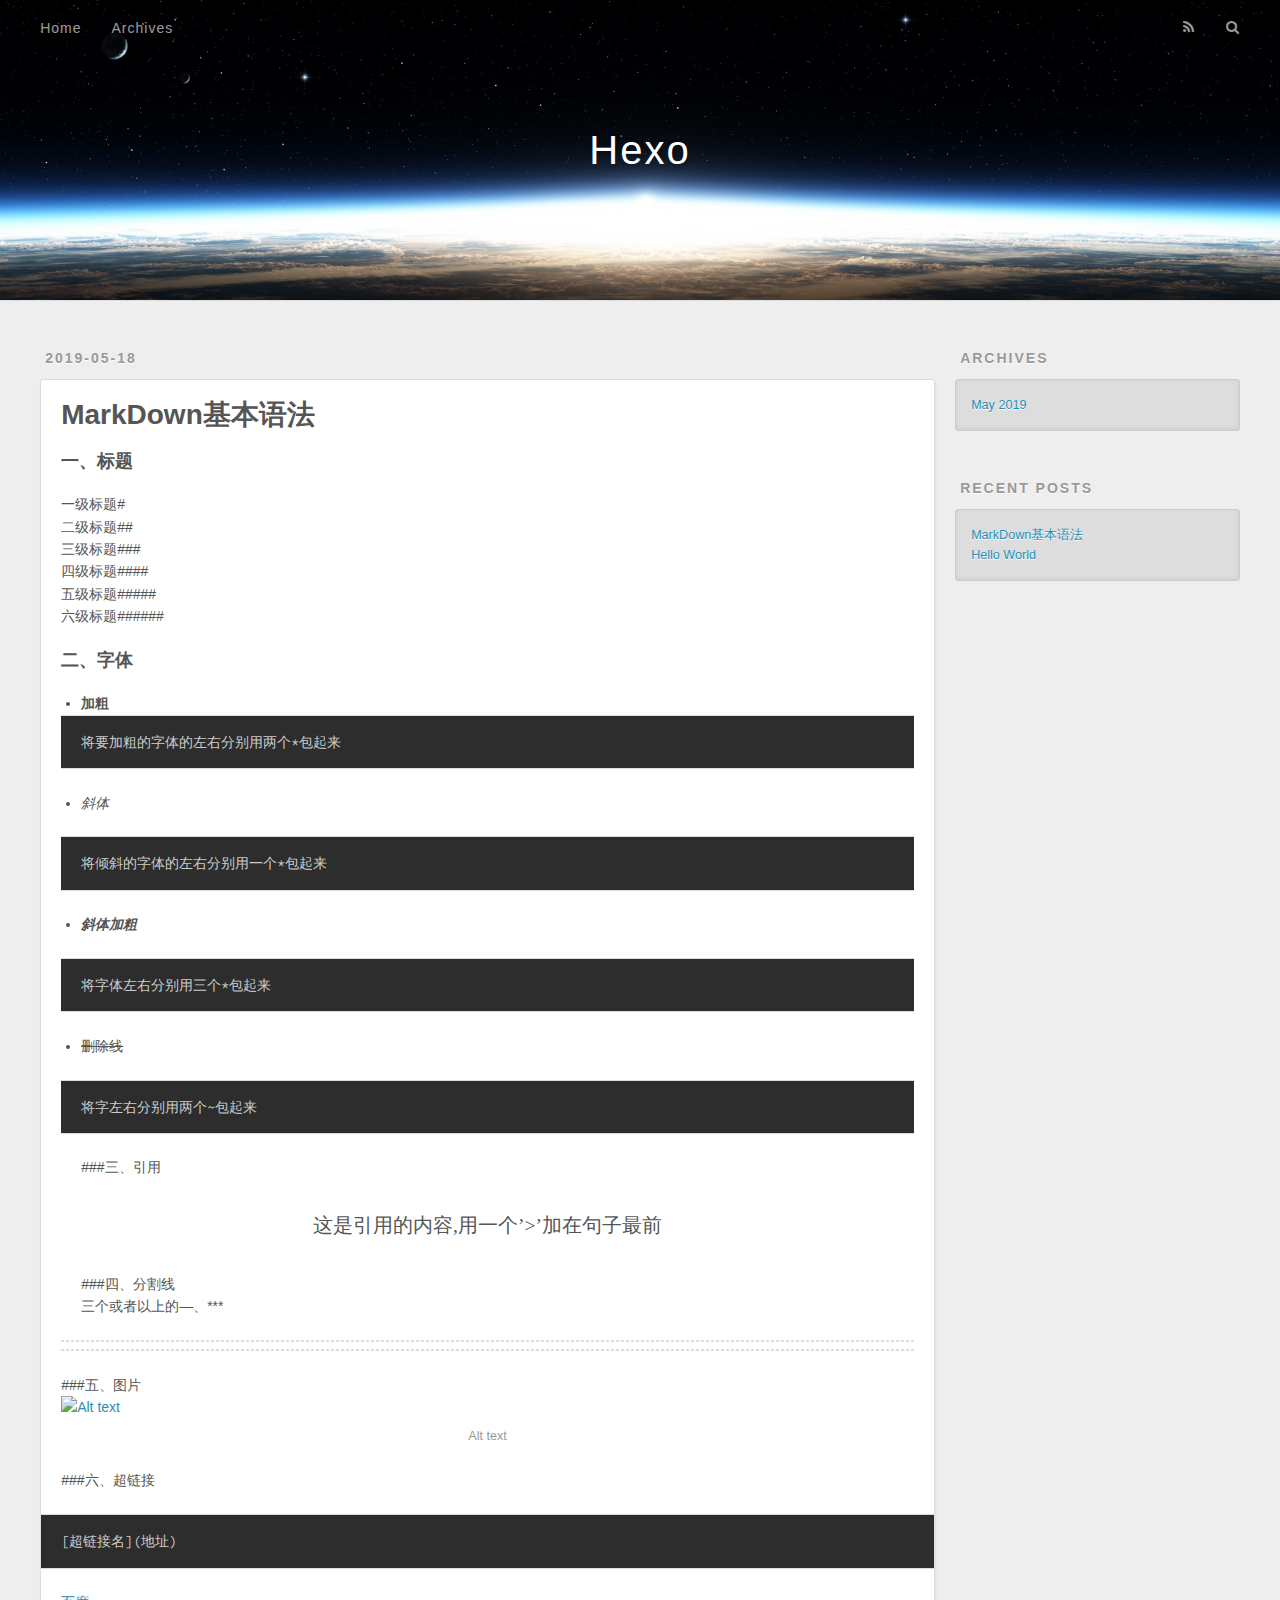
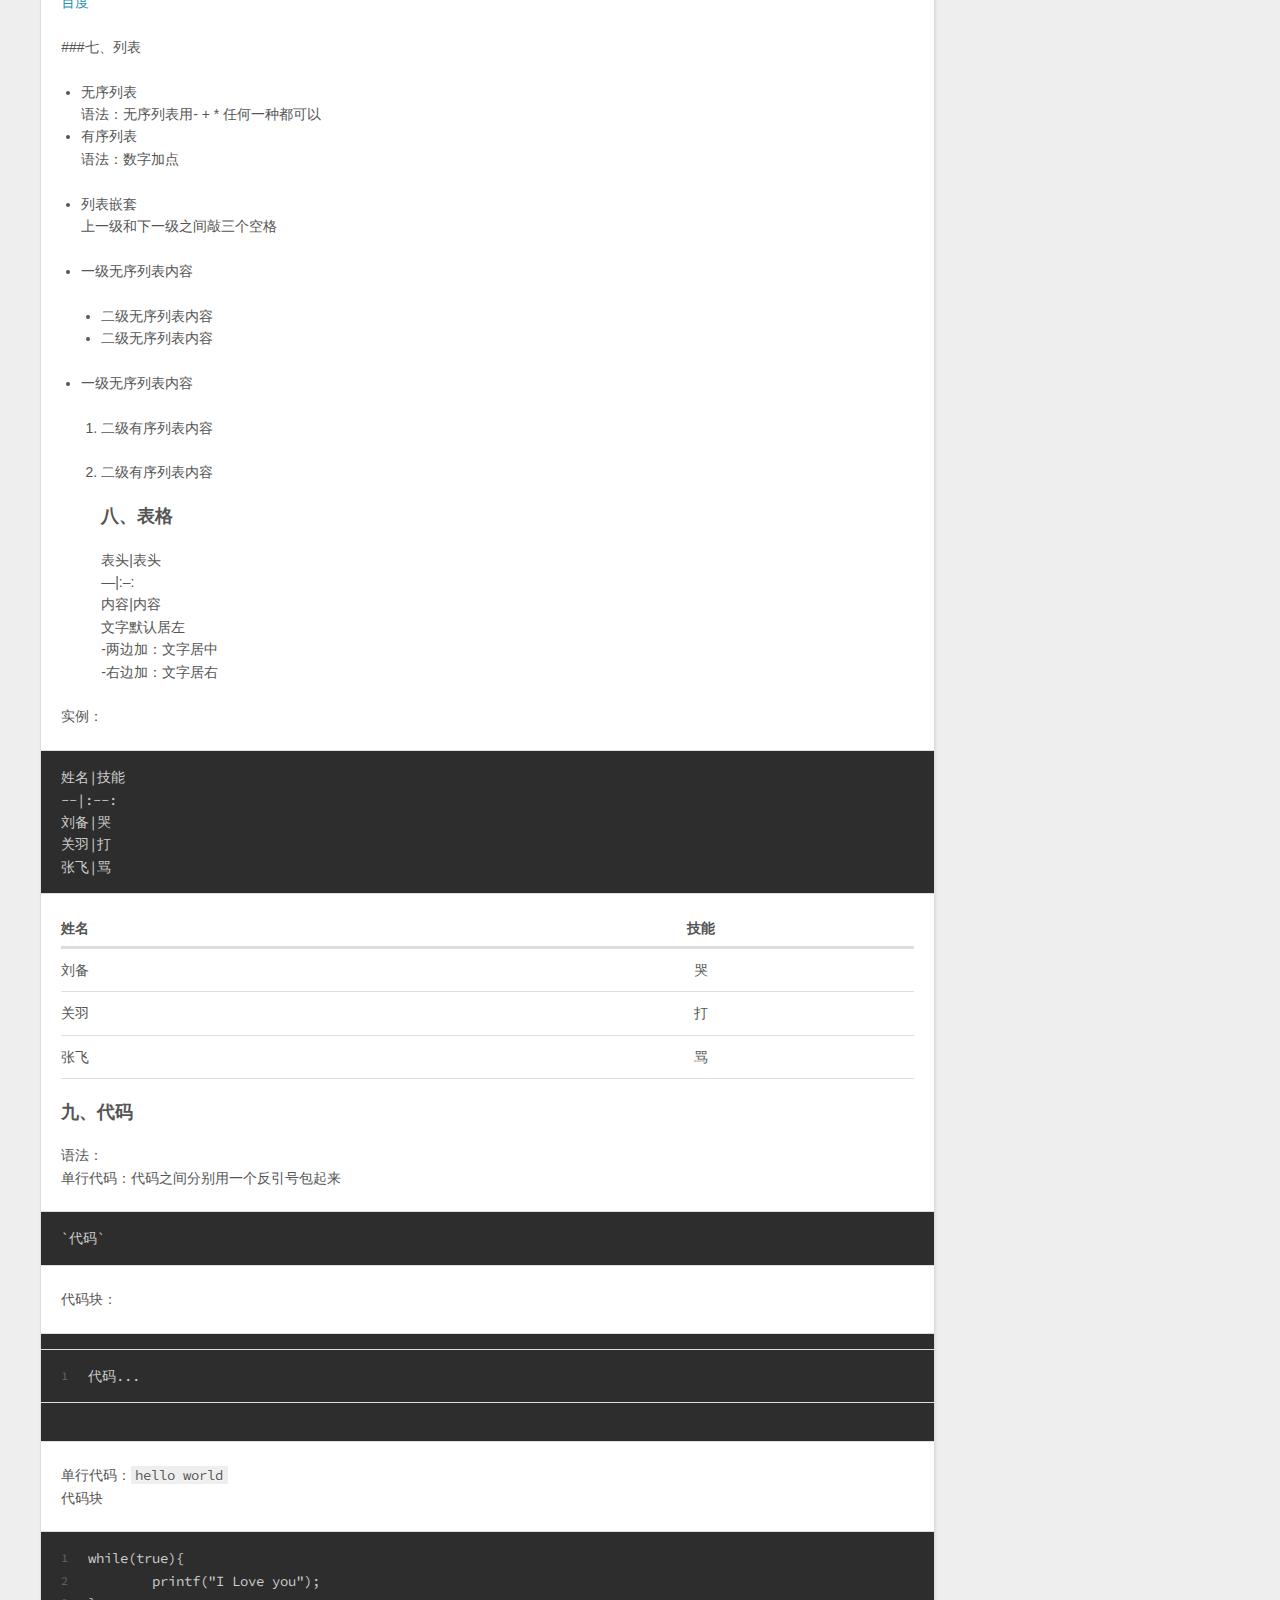
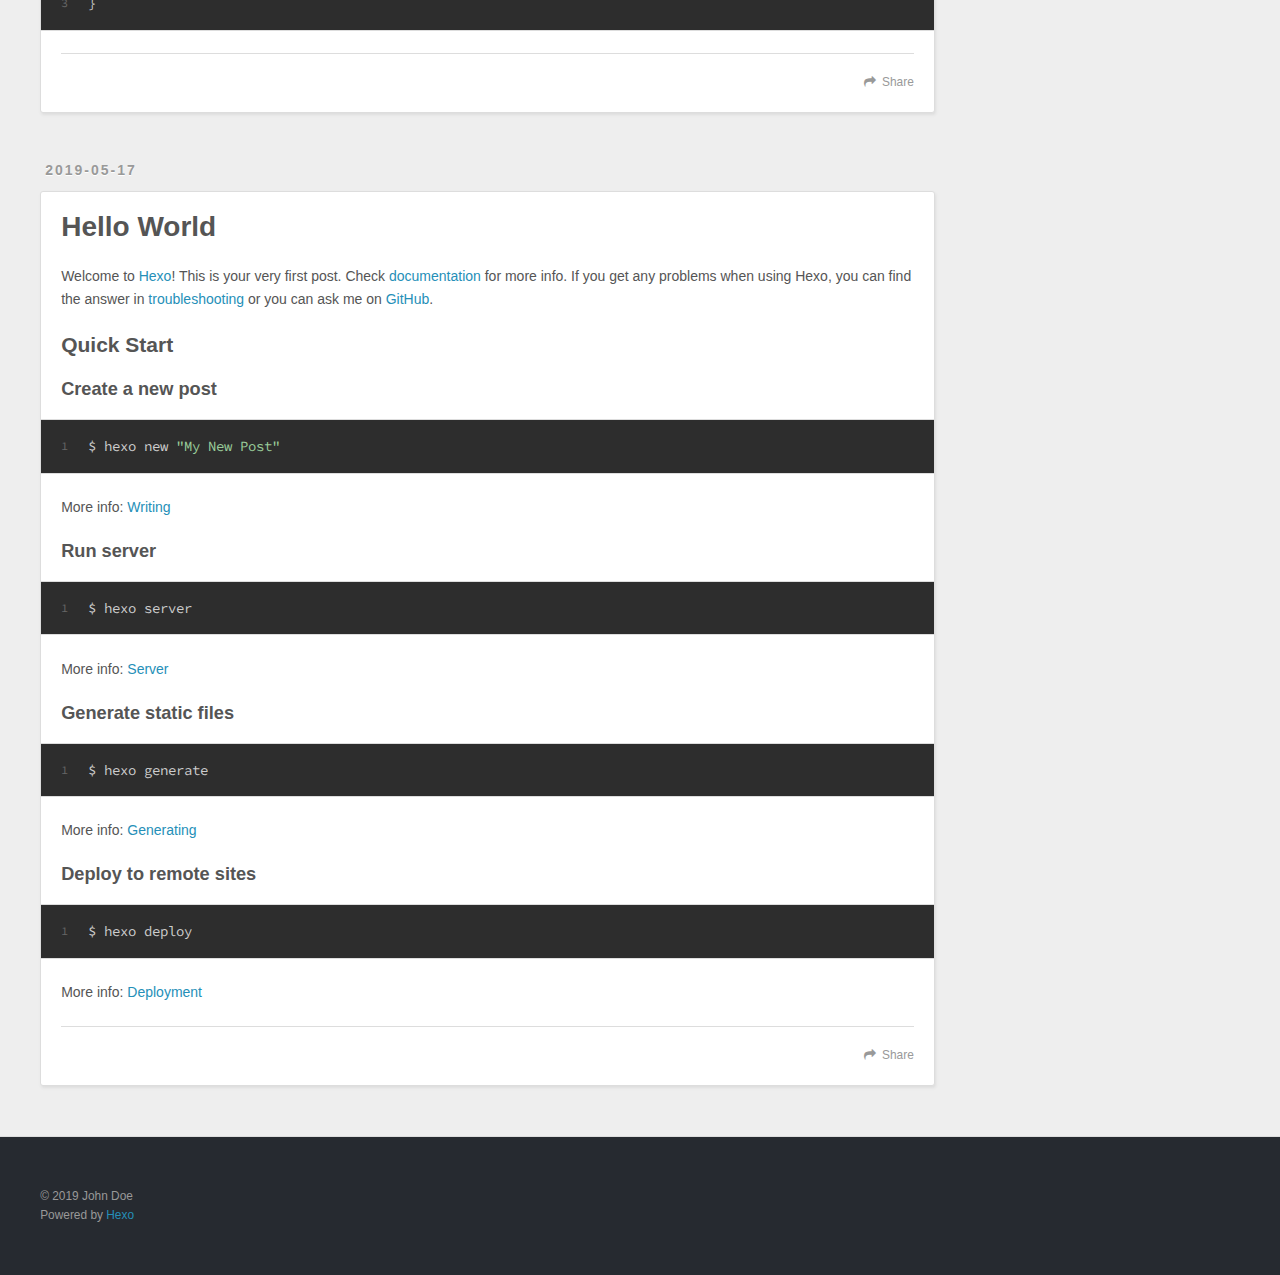
==== commit 17f8422c: "Site updated: 2019-05-18 16:31:36" ====
--- a/index.html
+++ b/index.html
@@ -1,306 +1,90 @@
 <!DOCTYPE html>
-
-
-
-  
-
-
-<html class="theme-next muse use-motion" lang>
+<html>
 <head><meta name="generator" content="Hexo 3.8.0">
-  <meta charset="UTF-8">
-<meta http-equiv="X-UA-Compatible" content="IE=edge">
-<meta name="viewport" content="width=device-width, initial-scale=1, maximum-scale=1">
-<meta name="theme-color" content="#222">
-
-
-
-
-
-
-
-
-
-<meta http-equiv="Cache-Control" content="no-transform">
-<meta http-equiv="Cache-Control" content="no-siteapp">
-
-
-
-
-
-
-
-
-
-
-
-
-
-
-
-
-  
-  
-  <link href="/lib/fancybox/source/jquery.fancybox.css?v=2.1.5" rel="stylesheet" type="text/css">
-
-
-
-
-
-
-
-<link href="/lib/font-awesome/css/font-awesome.min.css?v=4.6.2" rel="stylesheet" type="text/css">
-
-<link href="/css/main.css?v=5.1.4" rel="stylesheet" type="text/css">
-
-
-  <link rel="apple-touch-icon" sizes="180x180" href="/images/apple-touch-icon-next.png?v=5.1.4">
-
-
-  <link rel="icon" type="image/png" sizes="32x32" href="/images/favicon-32x32-next.png?v=5.1.4">
-
-
-  <link rel="icon" type="image/png" sizes="16x16" href="/images/favicon-16x16-next.png?v=5.1.4">
-
-
-  <link rel="mask-icon" href="/images/logo.svg?v=5.1.4" color="#222">
-
-
-
-
-
-  <meta name="keywords" content="Hexo, NexT">
-
-
-
-
-
-
-
-
-
-
-<meta property="og:type" content="website">
+  <meta charset="utf-8">
+  
+
+  
+  <title>Hexo</title>
+  <meta name="viewport" content="width=device-width, initial-scale=1, maximum-scale=1">
+  <meta property="og:type" content="website">
 <meta property="og:title" content="Hexo">
 <meta property="og:url" content="http://yoursite.com/index.html">
 <meta property="og:site_name" content="Hexo">
 <meta property="og:locale" content="default">
 <meta name="twitter:card" content="summary">
 <meta name="twitter:title" content="Hexo">
-
-
-
-<script type="text/javascript" id="hexo.configurations">
-  var NexT = window.NexT || {};
-  var CONFIG = {
-    root: '/',
-    scheme: 'Muse',
-    version: '5.1.4',
-    sidebar: {"position":"left","display":"post","offset":12,"b2t":false,"scrollpercent":false,"onmobile":false},
-    fancybox: true,
-    tabs: true,
-    motion: {"enable":true,"async":false,"transition":{"post_block":"fadeIn","post_header":"slideDownIn","post_body":"slideDownIn","coll_header":"slideLeftIn","sidebar":"slideUpIn"}},
-    duoshuo: {
-      userId: '0',
-      author: 'Author'
-    },
-    algolia: {
-      applicationID: '',
-      apiKey: '',
-      indexName: '',
-      hits: {"per_page":10},
-      labels: {"input_placeholder":"Search for Posts","hits_empty":"We didn't find any results for the search: ${query}","hits_stats":"${hits} results found in ${time} ms"}
-    }
-  };
-</script>
-
-
-
-  <link rel="canonical" href="http://yoursite.com/">
-
-
-
-
-
-  <title>Hexo</title>
-  
-
-
-
-
-
-
-
-
+  
+    <link rel="alternate" href="/atom.xml" title="Hexo" type="application/atom+xml">
+  
+  
+    <link rel="icon" href="/favicon.png">
+  
+  
+    <link href="//fonts.googleapis.com/css?family=Source+Code+Pro" rel="stylesheet" type="text/css">
+  
+  <link rel="stylesheet" href="/css/style.css">
 </head>
-
-<body itemscope itemtype="http://schema.org/WebPage" lang="default">
-
-  
-  
-    
-  
-
-  <div class="container sidebar-position-left 
-  page-home">
-    <div class="headband"></div>
-
-    <header id="header" class="header" itemscope itemtype="http://schema.org/WPHeader">
-      <div class="header-inner"><div class="site-brand-wrapper">
-  <div class="site-meta ">
-    
-
-    <div class="custom-logo-site-title">
-      <a href="/" class="brand" rel="start">
-        <span class="logo-line-before"><i></i></span>
-        <span class="site-title">Hexo</span>
-        <span class="logo-line-after"><i></i></span>
-      </a>
-    </div>
-      
-        <p class="site-subtitle"></p>
-      
-  </div>
-
-  <div class="site-nav-toggle">
-    <button>
-      <span class="btn-bar"></span>
-      <span class="btn-bar"></span>
-      <span class="btn-bar"></span>
-    </button>
-  </div>
-</div>
-
-<nav class="site-nav">
-  
-
-  
-    <ul id="menu" class="menu">
-      
-        
-        <li class="menu-item menu-item-home">
-          <a href="/" rel="section">
-            
-              <i class="menu-item-icon fa fa-fw fa-home"></i> <br>
-            
-            Home
-          </a>
-        </li>
-      
-        
-        <li class="menu-item menu-item-archives">
-          <a href="/archives/" rel="section">
-            
-              <i class="menu-item-icon fa fa-fw fa-archive"></i> <br>
-            
-            Archives
-          </a>
-        </li>
-      
-
-      
-    </ul>
-  
-
-  
-</nav>
-
-
-
- </div>
-    </header>
-
-    <main id="main" class="main">
-      <div class="main-inner">
-        <div class="content-wrap">
-          <div id="content" class="content">
-            
-  <section id="posts" class="posts-expand">
-    
-      
-
-  
-
-  
-  
-  
-
-  <article class="post post-type-normal" itemscope itemtype="http://schema.org/Article">
-  
-  
-  
-  <div class="post-block">
-    <link itemprop="mainEntityOfPage" href="http://yoursite.com/2019/05/18/MarkDown基本语法/">
-
-    <span hidden itemprop="author" itemscope itemtype="http://schema.org/Person">
-      <meta itemprop="name" content="John Doe">
-      <meta itemprop="description" content>
-      <meta itemprop="image" content="/images/avatar.gif">
-    </span>
-
-    <span hidden itemprop="publisher" itemscope itemtype="http://schema.org/Organization">
-      <meta itemprop="name" content="Hexo">
-    </span>
-
-    
-      <header class="post-header">
-
-        
-        
-          <h1 class="post-title" itemprop="name headline">
-                
-                <a class="post-title-link" href="/2019/05/18/MarkDown基本语法/" itemprop="url">MarkDown基本语法</a></h1>
-        
-
-        <div class="post-meta">
-          <span class="post-time">
-            
-              <span class="post-meta-item-icon">
-                <i class="fa fa-calendar-o"></i>
-              </span>
-              
-                <span class="post-meta-item-text">Posted on</span>
-              
-              <time title="Post created" itemprop="dateCreated datePublished" datetime="2019-05-18T15:23:05+08:00">
-                2019-05-18
-              </time>
-            
-
-            
-
-            
-          </span>
-
-          
-
-          
-            
-          
-
-          
-          
-
-          
-
-          
-
-          
-
-        </div>
+</html>
+<body>
+  <div id="container">
+    <div id="wrap">
+      <header id="header">
+  <div id="banner"></div>
+  <div id="header-outer" class="outer">
+    <div id="header-title" class="inner">
+      <h1 id="logo-wrap">
+        <a href="/" id="logo">Hexo</a>
+      </h1>
+      
+    </div>
+    <div id="header-inner" class="inner">
+      <nav id="main-nav">
+        <a id="main-nav-toggle" class="nav-icon"></a>
+        
+          <a class="main-nav-link" href="/">Home</a>
+        
+          <a class="main-nav-link" href="/archives">Archives</a>
+        
+      </nav>
+      <nav id="sub-nav">
+        
+          <a id="nav-rss-link" class="nav-icon" href="/atom.xml" title="RSS Feed"></a>
+        
+        <a id="nav-search-btn" class="nav-icon" title="Search"></a>
+      </nav>
+      <div id="search-form-wrap">
+        <form action="//google.com/search" method="get" accept-charset="UTF-8" class="search-form"><input type="search" name="q" class="search-form-input" placeholder="Search"><button type="submit" class="search-form-submit">&#xF002;</button><input type="hidden" name="sitesearch" value="http://yoursite.com"></form>
+      </div>
+    </div>
+  </div>
+</header>
+      <div class="outer">
+        <section id="main">
+  
+    <article id="post-MarkDown基本语法" class="article article-type-post" itemscope itemprop="blogPost">
+  <div class="article-meta">
+    <a href="/2019/05/18/MarkDown基本语法/" class="article-date">
+  <time datetime="2019-05-18T07:23:05.000Z" itemprop="datePublished">2019-05-18</time>
+</a>
+    
+  </div>
+  <div class="article-inner">
+    
+    
+      <header class="article-header">
+        
+  
+    <h1 itemprop="name">
+      <a class="article-title" href="/2019/05/18/MarkDown基本语法/">MarkDown基本语法</a>
+    </h1>
+  
+
       </header>
     
-
-    
-    
-    
-    <div class="post-body" itemprop="articleBody">
-
-      
-      
-
-      
-        
-          
-            <h3 id="一、标题"><a href="#一、标题" class="headerlink" title="一、标题"></a>一、标题</h3><p>  一级标题#<br>  二级标题##<br>  三级标题###<br>  四级标题####<br>  五级标题#####<br>  六级标题######</p>
+    <div class="article-entry" itemprop="articleBody">
+      
+        <h3 id="一、标题"><a href="#一、标题" class="headerlink" title="一、标题"></a>一、标题</h3><p>  一级标题#<br>  二级标题##<br>  三级标题###<br>  四级标题####<br>  五级标题#####<br>  六级标题######</p>
 <h3 id="二、字体"><a href="#二、字体" class="headerlink" title="二、字体"></a>二、字体</h3><ul>
 <li><strong>加粗 </strong><pre><code>将要加粗的字体的左右分别用两个*包起来
 </code></pre></li>
@@ -384,125 +168,42 @@
 <pre><code><figure class="highlight plain"><table><tr><td class="gutter"><pre><span class="line">1</span><br></pre></td><td class="code"><pre><span class="line">代码...</span><br></pre></td></tr></table></figure>
 </code></pre><p>单行代码：<code>hello world</code><br>代码块<br><figure class="highlight plain"><table><tr><td class="gutter"><pre><span class="line">1</span><br><span class="line">2</span><br><span class="line">3</span><br></pre></td><td class="code"><pre><span class="line">while(true)&#123;</span><br><span class="line">	printf(&quot;I Love you&quot;);</span><br><span class="line">&#125;</span><br></pre></td></tr></table></figure></p>
 
-          
-        
-      
-    </div>
-    
-    
-    
-
-    
-
-    
-
-    
-
-    <footer class="post-footer">
-      
-
-      
-
-      
-
-      
-      
-        <div class="post-eof"></div>
+      
+    </div>
+    <footer class="article-footer">
+      <a data-url="http://yoursite.com/2019/05/18/MarkDown基本语法/" data-id="cjvt967hn000050vync5fadkv" class="article-share-link">Share</a>
+      
       
     </footer>
   </div>
   
-  
-  
-  </article>
-
-
-    
-      
-
-  
-
-  
-  
-  
-
-  <article class="post post-type-normal" itemscope itemtype="http://schema.org/Article">
-  
-  
-  
-  <div class="post-block">
-    <link itemprop="mainEntityOfPage" href="http://yoursite.com/2019/05/17/hello-world/">
-
-    <span hidden itemprop="author" itemscope itemtype="http://schema.org/Person">
-      <meta itemprop="name" content="John Doe">
-      <meta itemprop="description" content>
-      <meta itemprop="image" content="/images/avatar.gif">
-    </span>
-
-    <span hidden itemprop="publisher" itemscope itemtype="http://schema.org/Organization">
-      <meta itemprop="name" content="Hexo">
-    </span>
-
-    
-      <header class="post-header">
-
-        
-        
-          <h1 class="post-title" itemprop="name headline">
-                
-                <a class="post-title-link" href="/2019/05/17/hello-world/" itemprop="url">Hello World</a></h1>
-        
-
-        <div class="post-meta">
-          <span class="post-time">
-            
-              <span class="post-meta-item-icon">
-                <i class="fa fa-calendar-o"></i>
-              </span>
-              
-                <span class="post-meta-item-text">Posted on</span>
-              
-              <time title="Post created" itemprop="dateCreated datePublished" datetime="2019-05-17T11:13:27+08:00">
-                2019-05-17
-              </time>
-            
-
-            
-
-            
-          </span>
-
-          
-
-          
-            
-          
-
-          
-          
-
-          
-
-          
-
-          
-
-        </div>
+</article>
+
+
+  
+    <article id="post-hello-world" class="article article-type-post" itemscope itemprop="blogPost">
+  <div class="article-meta">
+    <a href="/2019/05/17/hello-world/" class="article-date">
+  <time datetime="2019-05-17T03:13:27.420Z" itemprop="datePublished">2019-05-17</time>
+</a>
+    
+  </div>
+  <div class="article-inner">
+    
+    
+      <header class="article-header">
+        
+  
+    <h1 itemprop="name">
+      <a class="article-title" href="/2019/05/17/hello-world/">Hello World</a>
+    </h1>
+  
+
       </header>
     
-
-    
-    
-    
-    <div class="post-body" itemprop="articleBody">
-
-      
-      
-
-      
-        
-          
-            <p>Welcome to <a href="https://hexo.io/" target="_blank" rel="noopener">Hexo</a>! This is your very first post. Check <a href="https://hexo.io/docs/" target="_blank" rel="noopener">documentation</a> for more info. If you get any problems when using Hexo, you can find the answer in <a href="https://hexo.io/docs/troubleshooting.html" target="_blank" rel="noopener">troubleshooting</a> or you can ask me on <a href="https://github.com/hexojs/hexo/issues" target="_blank" rel="noopener">GitHub</a>.</p>
+    <div class="article-entry" itemprop="articleBody">
+      
+        <p>Welcome to <a href="https://hexo.io/" target="_blank" rel="noopener">Hexo</a>! This is your very first post. Check <a href="https://hexo.io/docs/" target="_blank" rel="noopener">documentation</a> for more info. If you get any problems when using Hexo, you can find the answer in <a href="https://hexo.io/docs/troubleshooting.html" target="_blank" rel="noopener">troubleshooting</a> or you can ask me on <a href="https://github.com/hexojs/hexo/issues" target="_blank" rel="noopener">GitHub</a>.</p>
 <h2 id="Quick-Start"><a href="#Quick-Start" class="headerlink" title="Quick Start"></a>Quick Start</h2><h3 id="Create-a-new-post"><a href="#Create-a-new-post" class="headerlink" title="Create a new post"></a>Create a new post</h3><figure class="highlight bash"><table><tr><td class="gutter"><pre><span class="line">1</span><br></pre></td><td class="code"><pre><span class="line">$ hexo new <span class="string">"My New Post"</span></span><br></pre></td></tr></table></figure>
 <p>More info: <a href="https://hexo.io/docs/writing.html" target="_blank" rel="noopener">Writing</a></p>
 <h3 id="Run-server"><a href="#Run-server" class="headerlink" title="Run server"></a>Run server</h3><figure class="highlight bash"><table><tr><td class="gutter"><pre><span class="line">1</span><br></pre></td><td class="code"><pre><span class="line">$ hexo server</span><br></pre></td></tr></table></figure>
@@ -512,307 +213,95 @@
 <h3 id="Deploy-to-remote-sites"><a href="#Deploy-to-remote-sites" class="headerlink" title="Deploy to remote sites"></a>Deploy to remote sites</h3><figure class="highlight bash"><table><tr><td class="gutter"><pre><span class="line">1</span><br></pre></td><td class="code"><pre><span class="line">$ hexo deploy</span><br></pre></td></tr></table></figure>
 <p>More info: <a href="https://hexo.io/docs/deployment.html" target="_blank" rel="noopener">Deployment</a></p>
 
-          
-        
-      
-    </div>
-    
-    
-    
-
-    
-
-    
-
-    
-
-    <footer class="post-footer">
-      
-
-      
-
-      
-
-      
-      
-        <div class="post-eof"></div>
+      
+    </div>
+    <footer class="article-footer">
+      <a data-url="http://yoursite.com/2019/05/17/hello-world/" data-id="cjvt967i6000150vylsof705c" class="article-share-link">Share</a>
+      
       
     </footer>
   </div>
   
-  
-  
-  </article>
-
-
-    
-  </section>
-
-  
-
-
-          </div>
-          
-
-
-          
-
-        </div>
-        
-          
-  
-  <div class="sidebar-toggle">
-    <div class="sidebar-toggle-line-wrap">
-      <span class="sidebar-toggle-line sidebar-toggle-line-first"></span>
-      <span class="sidebar-toggle-line sidebar-toggle-line-middle"></span>
-      <span class="sidebar-toggle-line sidebar-toggle-line-last"></span>
-    </div>
-  </div>
-
-  <aside id="sidebar" class="sidebar">
-    
-    <div class="sidebar-inner">
-
-      
-
-      
-
-      <section class="site-overview-wrap sidebar-panel sidebar-panel-active">
-        <div class="site-overview">
-          <div class="site-author motion-element" itemprop="author" itemscope itemtype="http://schema.org/Person">
-            
-              <p class="site-author-name" itemprop="name">John Doe</p>
-              <p class="site-description motion-element" itemprop="description"></p>
-          </div>
-
-          <nav class="site-state motion-element">
-
-            
-              <div class="site-state-item site-state-posts">
-              
-                <a href="/archives/">
-              
-                  <span class="site-state-item-count">2</span>
-                  <span class="site-state-item-name">posts</span>
-                </a>
-              </div>
-            
-
-            
-
-            
-
-          </nav>
-
-          
-
-          
-
-          
-          
-
-          
-          
-
-          
-
-        </div>
-      </section>
-
-      
-
-      
-
-    </div>
-  </aside>
-
-
+</article>
+
+
+  
+
+
+</section>
+        
+          <aside id="sidebar">
+  
+    
+
+  
+    
+
+  
+    
+  
+    
+  <div class="widget-wrap">
+    <h3 class="widget-title">Archives</h3>
+    <div class="widget">
+      <ul class="archive-list"><li class="archive-list-item"><a class="archive-list-link" href="/archives/2019/05/">May 2019</a></li></ul>
+    </div>
+  </div>
+
+
+  
+    
+  <div class="widget-wrap">
+    <h3 class="widget-title">Recent Posts</h3>
+    <div class="widget">
+      <ul>
+        
+          <li>
+            <a href="/2019/05/18/MarkDown基本语法/">MarkDown基本语法</a>
+          </li>
+        
+          <li>
+            <a href="/2019/05/17/hello-world/">Hello World</a>
+          </li>
+        
+      </ul>
+    </div>
+  </div>
+
+  
+</aside>
         
       </div>
-    </main>
-
-    <footer id="footer" class="footer">
-      <div class="footer-inner">
-        <div class="copyright">&copy; <span itemprop="copyrightYear">2019</span>
-  <span class="with-love">
-    <i class="fa fa-user"></i>
-  </span>
-  <span class="author" itemprop="copyrightHolder">John Doe</span>
-
-  
-</div>
-
-
-  <div class="powered-by">Powered by <a class="theme-link" target="_blank" href="https://hexo.io">Hexo</a></div>
-
-
-
-  <span class="post-meta-divider">|</span>
-
-
-
-  <div class="theme-info">Theme &mdash; <a class="theme-link" target="_blank" href="https://github.com/iissnan/hexo-theme-next">NexT.Muse</a> v5.1.4</div>
-
-
-
-
-        
-
-
-
-
-
-
-
-        
-      </div>
-    </footer>
-
-    
-      <div class="back-to-top">
-        <i class="fa fa-arrow-up"></i>
-        
-      </div>
-    
-
-    
-
-  </div>
-
-  
-
-<script type="text/javascript">
-  if (Object.prototype.toString.call(window.Promise) !== '[object Function]') {
-    window.Promise = null;
-  }
-</script>
-
-
-
-
-
-
-
-
-
-  
-
-
-
-
-
-
-
-
-
-
-
-
-  
-  
-    <script type="text/javascript" src="/lib/jquery/index.js?v=2.1.3"></script>
-  
-
-  
-  
-    <script type="text/javascript" src="/lib/fastclick/lib/fastclick.min.js?v=1.0.6"></script>
-  
-
-  
-  
-    <script type="text/javascript" src="/lib/jquery_lazyload/jquery.lazyload.js?v=1.9.7"></script>
-  
-
-  
-  
-    <script type="text/javascript" src="/lib/velocity/velocity.min.js?v=1.2.1"></script>
-  
-
-  
-  
-    <script type="text/javascript" src="/lib/velocity/velocity.ui.min.js?v=1.2.1"></script>
-  
-
-  
-  
-    <script type="text/javascript" src="/lib/fancybox/source/jquery.fancybox.pack.js?v=2.1.5"></script>
-  
-
-
-  
-
-
-  <script type="text/javascript" src="/js/src/utils.js?v=5.1.4"></script>
-
-  <script type="text/javascript" src="/js/src/motion.js?v=5.1.4"></script>
-
-
-
-  
-  
-
-  
-
-  
-
-
-  <script type="text/javascript" src="/js/src/bootstrap.js?v=5.1.4"></script>
-
-
-
-  
-
-
-  
-
-
-
-
-	
-
-
-
-
-
-  
-
-
-
-
-
-  
-
-
-
-
-
-
-
-
-
-
-
-
-  
-
-
-
-
-
-  
-
-  
-
-  
-
-  
-  
-
-  
-
-  
-
-  
-
+      <footer id="footer">
+  
+  <div class="outer">
+    <div id="footer-info" class="inner">
+      &copy; 2019 John Doe<br>
+      Powered by <a href="http://hexo.io/" target="_blank">Hexo</a>
+    </div>
+  </div>
+</footer>
+    </div>
+    <nav id="mobile-nav">
+  
+    <a href="/" class="mobile-nav-link">Home</a>
+  
+    <a href="/archives" class="mobile-nav-link">Archives</a>
+  
+</nav>
+    
+
+<script src="//ajax.googleapis.com/ajax/libs/jquery/2.0.3/jquery.min.js"></script>
+
+
+  <link rel="stylesheet" href="/fancybox/jquery.fancybox.css">
+  <script src="/fancybox/jquery.fancybox.pack.js"></script>
+
+
+<script src="/js/script.js"></script>
+
+
+
+  </div>
 </body>
-</html>
+</html>--- a/css/style.css
+++ b/css/style.css
@@ -0,0 +1,1374 @@
+body {
+  width: 100%;
+}
+body:before,
+body:after {
+  content: "";
+  display: table;
+}
+body:after {
+  clear: both;
+}
+html,
+body,
+div,
+span,
+applet,
+object,
+iframe,
+h1,
+h2,
+h3,
+h4,
+h5,
+h6,
+p,
+blockquote,
+pre,
+a,
+abbr,
+acronym,
+address,
+big,
+cite,
+code,
+del,
+dfn,
+em,
+img,
+ins,
+kbd,
+q,
+s,
+samp,
+small,
+strike,
+strong,
+sub,
+sup,
+tt,
+var,
+dl,
+dt,
+dd,
+ol,
+ul,
+li,
+fieldset,
+form,
+label,
+legend,
+table,
+caption,
+tbody,
+tfoot,
+thead,
+tr,
+th,
+td {
+  margin: 0;
+  padding: 0;
+  border: 0;
+  outline: 0;
+  font-weight: inherit;
+  font-style: inherit;
+  font-family: inherit;
+  font-size: 100%;
+  vertical-align: baseline;
+}
+body {
+  line-height: 1;
+  color: #000;
+  background: #fff;
+}
+ol,
+ul {
+  list-style: none;
+}
+table {
+  border-collapse: separate;
+  border-spacing: 0;
+  vertical-align: middle;
+}
+caption,
+th,
+td {
+  text-align: left;
+  font-weight: normal;
+  vertical-align: middle;
+}
+a img {
+  border: none;
+}
+input,
+button {
+  margin: 0;
+  padding: 0;
+}
+input::-moz-focus-inner,
+button::-moz-focus-inner {
+  border: 0;
+  padding: 0;
+}
+@font-face {
+  font-family: FontAwesome;
+  font-style: normal;
+  font-weight: normal;
+  src: url("fonts/fontawesome-webfont.eot?v=#4.0.3");
+  src: url("fonts/fontawesome-webfont.eot?#iefix&v=#4.0.3") format("embedded-opentype"), url("fonts/fontawesome-webfont.woff?v=#4.0.3") format("woff"), url("fonts/fontawesome-webfont.ttf?v=#4.0.3") format("truetype"), url("fonts/fontawesome-webfont.svg#fontawesomeregular?v=#4.0.3") format("svg");
+}
+html,
+body,
+#container {
+  height: 100%;
+}
+body {
+  background: #eee;
+  font: 14px -apple-system, BlinkMacSystemFont, "Segoe UI", "Roboto", "Oxygen", "Ubuntu", "Cantarell", "Fira Sans", "Droid Sans", "Helvetica Neue", sans-serif;
+  -webkit-text-size-adjust: 100%;
+}
+.outer {
+  max-width: 1220px;
+  margin: 0 auto;
+  padding: 0 20px;
+}
+.outer:before,
+.outer:after {
+  content: "";
+  display: table;
+}
+.outer:after {
+  clear: both;
+}
+.inner {
+  display: inline;
+  float: left;
+  width: 98.33333333333333%;
+  margin: 0 0.833333333333333%;
+}
+.left,
+.alignleft {
+  float: left;
+}
+.right,
+.alignright {
+  float: right;
+}
+.clear {
+  clear: both;
+}
+#container {
+  position: relative;
+}
+.mobile-nav-on {
+  overflow: hidden;
+}
+#wrap {
+  height: 100%;
+  width: 100%;
+  position: absolute;
+  top: 0;
+  left: 0;
+  -webkit-transition: 0.2s ease-out;
+  -moz-transition: 0.2s ease-out;
+  -ms-transition: 0.2s ease-out;
+  transition: 0.2s ease-out;
+  z-index: 1;
+  background: #eee;
+}
+.mobile-nav-on #wrap {
+  left: 280px;
+}
+@media screen and (min-width: 768px) {
+  #main {
+    display: inline;
+    float: left;
+    width: 73.33333333333333%;
+    margin: 0 0.833333333333333%;
+  }
+}
+.article-date,
+.article-category-link,
+.archive-year,
+.widget-title {
+  text-decoration: none;
+  text-transform: uppercase;
+  letter-spacing: 2px;
+  color: #999;
+  margin-bottom: 1em;
+  margin-left: 5px;
+  line-height: 1em;
+  text-shadow: 0 1px #fff;
+  font-weight: bold;
+}
+.article-inner,
+.archive-article-inner {
+  background: #fff;
+  -webkit-box-shadow: 1px 2px 3px #ddd;
+  box-shadow: 1px 2px 3px #ddd;
+  border: 1px solid #ddd;
+  border-radius: 3px;
+}
+.article-entry h1,
+.widget h1 {
+  font-size: 2em;
+}
+.article-entry h2,
+.widget h2 {
+  font-size: 1.5em;
+}
+.article-entry h3,
+.widget h3 {
+  font-size: 1.3em;
+}
+.article-entry h4,
+.widget h4 {
+  font-size: 1.2em;
+}
+.article-entry h5,
+.widget h5 {
+  font-size: 1em;
+}
+.article-entry h6,
+.widget h6 {
+  font-size: 1em;
+  color: #999;
+}
+.article-entry hr,
+.widget hr {
+  border: 1px dashed #ddd;
+}
+.article-entry strong,
+.widget strong {
+  font-weight: bold;
+}
+.article-entry em,
+.widget em,
+.article-entry cite,
+.widget cite {
+  font-style: italic;
+}
+.article-entry sup,
+.widget sup,
+.article-entry sub,
+.widget sub {
+  font-size: 0.75em;
+  line-height: 0;
+  position: relative;
+  vertical-align: baseline;
+}
+.article-entry sup,
+.widget sup {
+  top: -0.5em;
+}
+.article-entry sub,
+.widget sub {
+  bottom: -0.2em;
+}
+.article-entry small,
+.widget small {
+  font-size: 0.85em;
+}
+.article-entry acronym,
+.widget acronym,
+.article-entry abbr,
+.widget abbr {
+  border-bottom: 1px dotted;
+}
+.article-entry ul,
+.widget ul,
+.article-entry ol,
+.widget ol,
+.article-entry dl,
+.widget dl {
+  margin: 0 20px;
+  line-height: 1.6em;
+}
+.article-entry ul ul,
+.widget ul ul,
+.article-entry ol ul,
+.widget ol ul,
+.article-entry ul ol,
+.widget ul ol,
+.article-entry ol ol,
+.widget ol ol {
+  margin-top: 0;
+  margin-bottom: 0;
+}
+.article-entry ul,
+.widget ul {
+  list-style: disc;
+}
+.article-entry ol,
+.widget ol {
+  list-style: decimal;
+}
+.article-entry dt,
+.widget dt {
+  font-weight: bold;
+}
+#header {
+  height: 300px;
+  position: relative;
+  border-bottom: 1px solid #ddd;
+}
+#header:before,
+#header:after {
+  content: "";
+  position: absolute;
+  left: 0;
+  right: 0;
+  height: 40px;
+}
+#header:before {
+  top: 0;
+  background: -webkit-linear-gradient(rgba(0,0,0,0.2), transparent);
+  background: -moz-linear-gradient(rgba(0,0,0,0.2), transparent);
+  background: -ms-linear-gradient(rgba(0,0,0,0.2), transparent);
+  background: linear-gradient(rgba(0,0,0,0.2), transparent);
+}
+#header:after {
+  bottom: 0;
+  background: -webkit-linear-gradient(transparent, rgba(0,0,0,0.2));
+  background: -moz-linear-gradient(transparent, rgba(0,0,0,0.2));
+  background: -ms-linear-gradient(transparent, rgba(0,0,0,0.2));
+  background: linear-gradient(transparent, rgba(0,0,0,0.2));
+}
+#header-outer {
+  height: 100%;
+  position: relative;
+}
+#header-inner {
+  position: relative;
+  overflow: hidden;
+}
+#banner {
+  position: absolute;
+  top: 0;
+  left: 0;
+  width: 100%;
+  height: 100%;
+  background: url("images/banner.jpg") center #000;
+  -webkit-background-size: cover;
+  -moz-background-size: cover;
+  background-size: cover;
+  z-index: -1;
+}
+#header-title {
+  text-align: center;
+  height: 40px;
+  position: absolute;
+  top: 50%;
+  left: 0;
+  margin-top: -20px;
+}
+#logo,
+#subtitle {
+  text-decoration: none;
+  color: #fff;
+  font-weight: 300;
+  text-shadow: 0 1px 4px rgba(0,0,0,0.3);
+}
+#logo {
+  font-size: 40px;
+  line-height: 40px;
+  letter-spacing: 2px;
+}
+#subtitle {
+  font-size: 16px;
+  line-height: 16px;
+  letter-spacing: 1px;
+}
+#subtitle-wrap {
+  margin-top: 16px;
+}
+#main-nav {
+  float: left;
+  margin-left: -15px;
+}
+.nav-icon,
+.main-nav-link {
+  float: left;
+  color: #fff;
+  opacity: 0.6;
+  text-decoration: none;
+  text-shadow: 0 1px rgba(0,0,0,0.2);
+  -webkit-transition: opacity 0.2s;
+  -moz-transition: opacity 0.2s;
+  -ms-transition: opacity 0.2s;
+  transition: opacity 0.2s;
+  display: block;
+  padding: 20px 15px;
+}
+.nav-icon:hover,
+.main-nav-link:hover {
+  opacity: 1;
+}
+.nav-icon {
+  font-family: FontAwesome;
+  text-align: center;
+  font-size: 14px;
+  width: 14px;
+  height: 14px;
+  padding: 20px 15px;
+  position: relative;
+  cursor: pointer;
+}
+.main-nav-link {
+  font-weight: 300;
+  letter-spacing: 1px;
+}
+@media screen and (max-width: 479px) {
+  .main-nav-link {
+    display: none;
+  }
+}
+#main-nav-toggle {
+  display: none;
+}
+#main-nav-toggle:before {
+  content: "\f0c9";
+}
+@media screen and (max-width: 479px) {
+  #main-nav-toggle {
+    display: block;
+  }
+}
+#sub-nav {
+  float: right;
+  margin-right: -15px;
+}
+#nav-rss-link:before {
+  content: "\f09e";
+}
+#nav-search-btn:before {
+  content: "\f002";
+}
+#search-form-wrap {
+  position: absolute;
+  top: 15px;
+  width: 150px;
+  height: 30px;
+  right: -150px;
+  opacity: 0;
+  -webkit-transition: 0.2s ease-out;
+  -moz-transition: 0.2s ease-out;
+  -ms-transition: 0.2s ease-out;
+  transition: 0.2s ease-out;
+}
+#search-form-wrap.on {
+  opacity: 1;
+  right: 0;
+}
+@media screen and (max-width: 479px) {
+  #search-form-wrap {
+    width: 100%;
+    right: -100%;
+  }
+}
+.search-form {
+  position: absolute;
+  top: 0;
+  left: 0;
+  right: 0;
+  background: #fff;
+  padding: 5px 15px;
+  border-radius: 15px;
+  -webkit-box-shadow: 0 0 10px rgba(0,0,0,0.3);
+  box-shadow: 0 0 10px rgba(0,0,0,0.3);
+}
+.search-form-input {
+  border: none;
+  background: none;
+  color: #555;
+  width: 100%;
+  font: 13px -apple-system, BlinkMacSystemFont, "Segoe UI", "Roboto", "Oxygen", "Ubuntu", "Cantarell", "Fira Sans", "Droid Sans", "Helvetica Neue", sans-serif;
+  outline: none;
+}
+.search-form-input::-webkit-search-results-decoration,
+.search-form-input::-webkit-search-cancel-button {
+  -webkit-appearance: none;
+}
+.search-form-submit {
+  position: absolute;
+  top: 50%;
+  right: 10px;
+  margin-top: -7px;
+  font: 13px FontAwesome;
+  border: none;
+  background: none;
+  color: #bbb;
+  cursor: pointer;
+}
+.search-form-submit:hover,
+.search-form-submit:focus {
+  color: #777;
+}
+.article {
+  margin: 50px 0;
+}
+.article-inner {
+  overflow: hidden;
+}
+.article-meta:before,
+.article-meta:after {
+  content: "";
+  display: table;
+}
+.article-meta:after {
+  clear: both;
+}
+.article-date {
+  float: left;
+}
+.article-category {
+  float: left;
+  line-height: 1em;
+  color: #ccc;
+  text-shadow: 0 1px #fff;
+  margin-left: 8px;
+}
+.article-category:before {
+  content: "\2022";
+}
+.article-category-link {
+  margin: 0 12px 1em;
+}
+.article-header {
+  padding: 20px 20px 0;
+}
+.article-title {
+  text-decoration: none;
+  font-size: 2em;
+  font-weight: bold;
+  color: #555;
+  line-height: 1.1em;
+  -webkit-transition: color 0.2s;
+  -moz-transition: color 0.2s;
+  -ms-transition: color 0.2s;
+  transition: color 0.2s;
+}
+a.article-title:hover {
+  color: #258fb8;
+}
+.article-entry {
+  color: #555;
+  padding: 0 20px;
+}
+.article-entry:before,
+.article-entry:after {
+  content: "";
+  display: table;
+}
+.article-entry:after {
+  clear: both;
+}
+.article-entry p,
+.article-entry table {
+  line-height: 1.6em;
+  margin: 1.6em 0;
+}
+.article-entry h1,
+.article-entry h2,
+.article-entry h3,
+.article-entry h4,
+.article-entry h5,
+.article-entry h6 {
+  font-weight: bold;
+}
+.article-entry h1,
+.article-entry h2,
+.article-entry h3,
+.article-entry h4,
+.article-entry h5,
+.article-entry h6 {
+  line-height: 1.1em;
+  margin: 1.1em 0;
+}
+.article-entry a {
+  color: #258fb8;
+  text-decoration: none;
+}
+.article-entry a:hover {
+  text-decoration: underline;
+}
+.article-entry ul,
+.article-entry ol,
+.article-entry dl {
+  margin-top: 1.6em;
+  margin-bottom: 1.6em;
+}
+.article-entry img,
+.article-entry video {
+  max-width: 100%;
+  height: auto;
+  display: block;
+  margin: auto;
+}
+.article-entry iframe {
+  border: none;
+}
+.article-entry table {
+  width: 100%;
+  border-collapse: collapse;
+  border-spacing: 0;
+}
+.article-entry th {
+  font-weight: bold;
+  border-bottom: 3px solid #ddd;
+  padding-bottom: 0.5em;
+}
+.article-entry td {
+  border-bottom: 1px solid #ddd;
+  padding: 10px 0;
+}
+.article-entry blockquote {
+  font-family: Georgia, "Times New Roman", serif;
+  font-size: 1.4em;
+  margin: 1.6em 20px;
+  text-align: center;
+}
+.article-entry blockquote footer {
+  font-size: 14px;
+  margin: 1.6em 0;
+  font-family: -apple-system, BlinkMacSystemFont, "Segoe UI", "Roboto", "Oxygen", "Ubuntu", "Cantarell", "Fira Sans", "Droid Sans", "Helvetica Neue", sans-serif;
+}
+.article-entry blockquote footer cite:before {
+  content: "—";
+  padding: 0 0.5em;
+}
+.article-entry .pullquote {
+  text-align: left;
+  width: 45%;
+  margin: 0;
+}
+.article-entry .pullquote.left {
+  margin-left: 0.5em;
+  margin-right: 1em;
+}
+.article-entry .pullquote.right {
+  margin-right: 0.5em;
+  margin-left: 1em;
+}
+.article-entry .caption {
+  color: #999;
+  display: block;
+  font-size: 0.9em;
+  margin-top: 0.5em;
+  position: relative;
+  text-align: center;
+}
+.article-entry .video-container {
+  position: relative;
+  padding-top: 56.25%;
+  height: 0;
+  overflow: hidden;
+}
+.article-entry .video-container iframe,
+.article-entry .video-container object,
+.article-entry .video-container embed {
+  position: absolute;
+  top: 0;
+  left: 0;
+  width: 100%;
+  height: 100%;
+  margin-top: 0;
+}
+.article-more-link a {
+  display: inline-block;
+  line-height: 1em;
+  padding: 6px 15px;
+  border-radius: 15px;
+  background: #eee;
+  color: #999;
+  text-shadow: 0 1px #fff;
+  text-decoration: none;
+}
+.article-more-link a:hover {
+  background: #258fb8;
+  color: #fff;
+  text-decoration: none;
+  text-shadow: 0 1px #1e7293;
+}
+.article-footer {
+  font-size: 0.85em;
+  line-height: 1.6em;
+  border-top: 1px solid #ddd;
+  padding-top: 1.6em;
+  margin: 0 20px 20px;
+}
+.article-footer:before,
+.article-footer:after {
+  content: "";
+  display: table;
+}
+.article-footer:after {
+  clear: both;
+}
+.article-footer a {
+  color: #999;
+  text-decoration: none;
+}
+.article-footer a:hover {
+  color: #555;
+}
+.article-tag-list-item {
+  float: left;
+  margin-right: 10px;
+}
+.article-tag-list-link:before {
+  content: "#";
+}
+.article-comment-link {
+  float: right;
+}
+.article-comment-link:before {
+  content: "\f075";
+  font-family: FontAwesome;
+  padding-right: 8px;
+}
+.article-share-link {
+  cursor: pointer;
+  float: right;
+  margin-left: 20px;
+}
+.article-share-link:before {
+  content: "\f064";
+  font-family: FontAwesome;
+  padding-right: 6px;
+}
+#article-nav {
+  position: relative;
+}
+#article-nav:before,
+#article-nav:after {
+  content: "";
+  display: table;
+}
+#article-nav:after {
+  clear: both;
+}
+@media screen and (min-width: 768px) {
+  #article-nav {
+    margin: 50px 0;
+  }
+  #article-nav:before {
+    width: 8px;
+    height: 8px;
+    position: absolute;
+    top: 50%;
+    left: 50%;
+    margin-top: -4px;
+    margin-left: -4px;
+    content: "";
+    border-radius: 50%;
+    background: #ddd;
+    -webkit-box-shadow: 0 1px 2px #fff;
+    box-shadow: 0 1px 2px #fff;
+  }
+}
+.article-nav-link-wrap {
+  text-decoration: none;
+  text-shadow: 0 1px #fff;
+  color: #999;
+  -webkit-box-sizing: border-box;
+  -moz-box-sizing: border-box;
+  box-sizing: border-box;
+  margin-top: 50px;
+  text-align: center;
+  display: block;
+}
+.article-nav-link-wrap:hover {
+  color: #555;
+}
+@media screen and (min-width: 768px) {
+  .article-nav-link-wrap {
+    width: 50%;
+    margin-top: 0;
+  }
+}
+@media screen and (min-width: 768px) {
+  #article-nav-newer {
+    float: left;
+    text-align: right;
+    padding-right: 20px;
+  }
+}
+@media screen and (min-width: 768px) {
+  #article-nav-older {
+    float: right;
+    text-align: left;
+    padding-left: 20px;
+  }
+}
+.article-nav-caption {
+  text-transform: uppercase;
+  letter-spacing: 2px;
+  color: #ddd;
+  line-height: 1em;
+  font-weight: bold;
+}
+#article-nav-newer .article-nav-caption {
+  margin-right: -2px;
+}
+.article-nav-title {
+  font-size: 0.85em;
+  line-height: 1.6em;
+  margin-top: 0.5em;
+}
+.article-share-box {
+  position: absolute;
+  display: none;
+  background: #fff;
+  -webkit-box-shadow: 1px 2px 10px rgba(0,0,0,0.2);
+  box-shadow: 1px 2px 10px rgba(0,0,0,0.2);
+  border-radius: 3px;
+  margin-left: -145px;
+  overflow: hidden;
+  z-index: 1;
+}
+.article-share-box.on {
+  display: block;
+}
+.article-share-input {
+  width: 100%;
+  background: none;
+  -webkit-box-sizing: border-box;
+  -moz-box-sizing: border-box;
+  box-sizing: border-box;
+  font: 14px -apple-system, BlinkMacSystemFont, "Segoe UI", "Roboto", "Oxygen", "Ubuntu", "Cantarell", "Fira Sans", "Droid Sans", "Helvetica Neue", sans-serif;
+  padding: 0 15px;
+  color: #555;
+  outline: none;
+  border: 1px solid #ddd;
+  border-radius: 3px 3px 0 0;
+  height: 36px;
+  line-height: 36px;
+}
+.article-share-links {
+  background: #eee;
+}
+.article-share-links:before,
+.article-share-links:after {
+  content: "";
+  display: table;
+}
+.article-share-links:after {
+  clear: both;
+}
+.article-share-twitter,
+.article-share-facebook,
+.article-share-pinterest,
+.article-share-google {
+  width: 50px;
+  height: 36px;
+  display: block;
+  float: left;
+  position: relative;
+  color: #999;
+  text-shadow: 0 1px #fff;
+}
+.article-share-twitter:before,
+.article-share-facebook:before,
+.article-share-pinterest:before,
+.article-share-google:before {
+  font-size: 20px;
+  font-family: FontAwesome;
+  width: 20px;
+  height: 20px;
+  position: absolute;
+  top: 50%;
+  left: 50%;
+  margin-top: -10px;
+  margin-left: -10px;
+  text-align: center;
+}
+.article-share-twitter:hover,
+.article-share-facebook:hover,
+.article-share-pinterest:hover,
+.article-share-google:hover {
+  color: #fff;
+}
+.article-share-twitter:before {
+  content: "\f099";
+}
+.article-share-twitter:hover {
+  background: #00aced;
+  text-shadow: 0 1px #008abe;
+}
+.article-share-facebook:before {
+  content: "\f09a";
+}
+.article-share-facebook:hover {
+  background: #3b5998;
+  text-shadow: 0 1px #2f477a;
+}
+.article-share-pinterest:before {
+  content: "\f0d2";
+}
+.article-share-pinterest:hover {
+  background: #cb2027;
+  text-shadow: 0 1px #a21a1f;
+}
+.article-share-google:before {
+  content: "\f0d5";
+}
+.article-share-google:hover {
+  background: #dd4b39;
+  text-shadow: 0 1px #be3221;
+}
+.article-gallery {
+  background: #000;
+  position: relative;
+}
+.article-gallery-photos {
+  position: relative;
+  overflow: hidden;
+}
+.article-gallery-img {
+  display: none;
+  max-width: 100%;
+}
+.article-gallery-img:first-child {
+  display: block;
+}
+.article-gallery-img.loaded {
+  position: absolute;
+  display: block;
+}
+.article-gallery-img img {
+  display: block;
+  max-width: 100%;
+  margin: 0 auto;
+}
+#comments {
+  background: #fff;
+  -webkit-box-shadow: 1px 2px 3px #ddd;
+  box-shadow: 1px 2px 3px #ddd;
+  padding: 20px;
+  border: 1px solid #ddd;
+  border-radius: 3px;
+  margin: 50px 0;
+}
+#comments a {
+  color: #258fb8;
+}
+.archives-wrap {
+  margin: 50px 0;
+}
+.archives:before,
+.archives:after {
+  content: "";
+  display: table;
+}
+.archives:after {
+  clear: both;
+}
+.archive-year-wrap {
+  margin-bottom: 1em;
+}
+.archives {
+  -webkit-column-gap: 10px;
+  -moz-column-gap: 10px;
+  column-gap: 10px;
+}
+@media screen and (min-width: 480px) and (max-width: 767px) {
+  .archives {
+    -webkit-column-count: 2;
+    -moz-column-count: 2;
+    column-count: 2;
+  }
+}
+@media screen and (min-width: 768px) {
+  .archives {
+    -webkit-column-count: 3;
+    -moz-column-count: 3;
+    column-count: 3;
+  }
+}
+.archive-article {
+  -webkit-column-break-inside: avoid;
+  page-break-inside: avoid;
+  overflow: hidden;
+  break-inside: avoid-column;
+}
+.archive-article-inner {
+  padding: 10px;
+  margin-bottom: 15px;
+}
+.archive-article-title {
+  text-decoration: none;
+  font-weight: bold;
+  color: #555;
+  -webkit-transition: color 0.2s;
+  -moz-transition: color 0.2s;
+  -ms-transition: color 0.2s;
+  transition: color 0.2s;
+  line-height: 1.6em;
+}
+.archive-article-title:hover {
+  color: #258fb8;
+}
+.archive-article-footer {
+  margin-top: 1em;
+}
+.archive-article-date {
+  color: #999;
+  text-decoration: none;
+  font-size: 0.85em;
+  line-height: 1em;
+  margin-bottom: 0.5em;
+  display: block;
+}
+#page-nav {
+  margin: 50px auto;
+  background: #fff;
+  -webkit-box-shadow: 1px 2px 3px #ddd;
+  box-shadow: 1px 2px 3px #ddd;
+  border: 1px solid #ddd;
+  border-radius: 3px;
+  text-align: center;
+  color: #999;
+  overflow: hidden;
+}
+#page-nav:before,
+#page-nav:after {
+  content: "";
+  display: table;
+}
+#page-nav:after {
+  clear: both;
+}
+#page-nav a,
+#page-nav span {
+  padding: 10px 20px;
+  line-height: 1;
+  height: 2ex;
+}
+#page-nav a {
+  color: #999;
+  text-decoration: none;
+}
+#page-nav a:hover {
+  background: #999;
+  color: #fff;
+}
+#page-nav .prev {
+  float: left;
+}
+#page-nav .next {
+  float: right;
+}
+#page-nav .page-number {
+  display: inline-block;
+}
+@media screen and (max-width: 479px) {
+  #page-nav .page-number {
+    display: none;
+  }
+}
+#page-nav .current {
+  color: #555;
+  font-weight: bold;
+}
+#page-nav .space {
+  color: #ddd;
+}
+#footer {
+  background: #262a30;
+  padding: 50px 0;
+  border-top: 1px solid #ddd;
+  color: #999;
+}
+#footer a {
+  color: #258fb8;
+  text-decoration: none;
+}
+#footer a:hover {
+  text-decoration: underline;
+}
+#footer-info {
+  line-height: 1.6em;
+  font-size: 0.85em;
+}
+.article-entry pre,
+.article-entry .highlight {
+  background: #2d2d2d;
+  margin: 0 -20px;
+  padding: 15px 20px;
+  border-style: solid;
+  border-color: #ddd;
+  border-width: 1px 0;
+  overflow: auto;
+  color: #ccc;
+  line-height: 22.400000000000002px;
+}
+.article-entry .highlight .gutter pre,
+.article-entry .gist .gist-file .gist-data .line-numbers {
+  color: #666;
+  font-size: 0.85em;
+}
+.article-entry pre,
+.article-entry code {
+  font-family: "Source Code Pro", Consolas, Monaco, Menlo, Consolas, monospace;
+}
+.article-entry code {
+  background: #eee;
+  text-shadow: 0 1px #fff;
+  padding: 0 0.3em;
+}
+.article-entry pre code {
+  background: none;
+  text-shadow: none;
+  padding: 0;
+}
+.article-entry .highlight pre {
+  border: none;
+  margin: 0;
+  padding: 0;
+}
+.article-entry .highlight table {
+  margin: 0;
+  width: auto;
+}
+.article-entry .highlight td {
+  border: none;
+  padding: 0;
+}
+.article-entry .highlight figcaption {
+  font-size: 0.85em;
+  color: #999;
+  line-height: 1em;
+  margin-bottom: 1em;
+}
+.article-entry .highlight figcaption:before,
+.article-entry .highlight figcaption:after {
+  content: "";
+  display: table;
+}
+.article-entry .highlight figcaption:after {
+  clear: both;
+}
+.article-entry .highlight figcaption a {
+  float: right;
+}
+.article-entry .highlight .gutter pre {
+  text-align: right;
+  padding-right: 20px;
+}
+.article-entry .highlight .line {
+  height: 22.400000000000002px;
+}
+.article-entry .highlight .line.marked {
+  background: #515151;
+}
+.article-entry .gist {
+  margin: 0 -20px;
+  border-style: solid;
+  border-color: #ddd;
+  border-width: 1px 0;
+  background: #2d2d2d;
+  padding: 15px 20px 15px 0;
+}
+.article-entry .gist .gist-file {
+  border: none;
+  font-family: "Source Code Pro", Consolas, Monaco, Menlo, Consolas, monospace;
+  margin: 0;
+}
+.article-entry .gist .gist-file .gist-data {
+  background: none;
+  border: none;
+}
+.article-entry .gist .gist-file .gist-data .line-numbers {
+  background: none;
+  border: none;
+  padding: 0 20px 0 0;
+}
+.article-entry .gist .gist-file .gist-data .line-data {
+  padding: 0 !important;
+}
+.article-entry .gist .gist-file .highlight {
+  margin: 0;
+  padding: 0;
+  border: none;
+}
+.article-entry .gist .gist-file .gist-meta {
+  background: #2d2d2d;
+  color: #999;
+  font: 0.85em -apple-system, BlinkMacSystemFont, "Segoe UI", "Roboto", "Oxygen", "Ubuntu", "Cantarell", "Fira Sans", "Droid Sans", "Helvetica Neue", sans-serif;
+  text-shadow: 0 0;
+  padding: 0;
+  margin-top: 1em;
+  margin-left: 20px;
+}
+.article-entry .gist .gist-file .gist-meta a {
+  color: #258fb8;
+  font-weight: normal;
+}
+.article-entry .gist .gist-file .gist-meta a:hover {
+  text-decoration: underline;
+}
+pre .comment,
+pre .title {
+  color: #999;
+}
+pre .variable,
+pre .attribute,
+pre .tag,
+pre .regexp,
+pre .ruby .constant,
+pre .xml .tag .title,
+pre .xml .pi,
+pre .xml .doctype,
+pre .html .doctype,
+pre .css .id,
+pre .css .class,
+pre .css .pseudo {
+  color: #f2777a;
+}
+pre .number,
+pre .preprocessor,
+pre .built_in,
+pre .literal,
+pre .params,
+pre .constant {
+  color: #f99157;
+}
+pre .class,
+pre .ruby .class .title,
+pre .css .rules .attribute {
+  color: #9c9;
+}
+pre .string,
+pre .value,
+pre .inheritance,
+pre .header,
+pre .ruby .symbol,
+pre .xml .cdata {
+  color: #9c9;
+}
+pre .css .hexcolor {
+  color: #6cc;
+}
+pre .function,
+pre .python .decorator,
+pre .python .title,
+pre .ruby .function .title,
+pre .ruby .title .keyword,
+pre .perl .sub,
+pre .javascript .title,
+pre .coffeescript .title {
+  color: #69c;
+}
+pre .keyword,
+pre .javascript .function {
+  color: #c9c;
+}
+@media screen and (max-width: 479px) {
+  #mobile-nav {
+    position: absolute;
+    top: 0;
+    left: 0;
+    width: 280px;
+    height: 100%;
+    background: #191919;
+    border-right: 1px solid #fff;
+  }
+}
+@media screen and (max-width: 479px) {
+  .mobile-nav-link {
+    display: block;
+    color: #999;
+    text-decoration: none;
+    padding: 15px 20px;
+    font-weight: bold;
+  }
+  .mobile-nav-link:hover {
+    color: #fff;
+  }
+}
+@media screen and (min-width: 768px) {
+  #sidebar {
+    display: inline;
+    float: left;
+    width: 23.333333333333332%;
+    margin: 0 0.833333333333333%;
+  }
+}
+.widget-wrap {
+  margin: 50px 0;
+}
+.widget {
+  color: #777;
+  text-shadow: 0 1px #fff;
+  background: #ddd;
+  -webkit-box-shadow: 0 -1px 4px #ccc inset;
+  box-shadow: 0 -1px 4px #ccc inset;
+  border: 1px solid #ccc;
+  padding: 15px;
+  border-radius: 3px;
+}
+.widget a {
+  color: #258fb8;
+  text-decoration: none;
+}
+.widget a:hover {
+  text-decoration: underline;
+}
+.widget ul ul,
+.widget ol ul,
+.widget dl ul,
+.widget ul ol,
+.widget ol ol,
+.widget dl ol,
+.widget ul dl,
+.widget ol dl,
+.widget dl dl {
+  margin-left: 15px;
+  list-style: disc;
+}
+.widget {
+  line-height: 1.6em;
+  word-wrap: break-word;
+  font-size: 0.9em;
+}
+.widget ul,
+.widget ol {
+  list-style: none;
+  margin: 0;
+}
+.widget ul ul,
+.widget ol ul,
+.widget ul ol,
+.widget ol ol {
+  margin: 0 20px;
+}
+.widget ul ul,
+.widget ol ul {
+  list-style: disc;
+}
+.widget ul ol,
+.widget ol ol {
+  list-style: decimal;
+}
+.category-list-count,
+.tag-list-count,
+.archive-list-count {
+  padding-left: 5px;
+  color: #999;
+  font-size: 0.85em;
+}
+.category-list-count:before,
+.tag-list-count:before,
+.archive-list-count:before {
+  content: "(";
+}
+.category-list-count:after,
+.tag-list-count:after,
+.archive-list-count:after {
+  content: ")";
+}
+.tagcloud a {
+  margin-right: 5px;
+  display: inline-block;
+}
